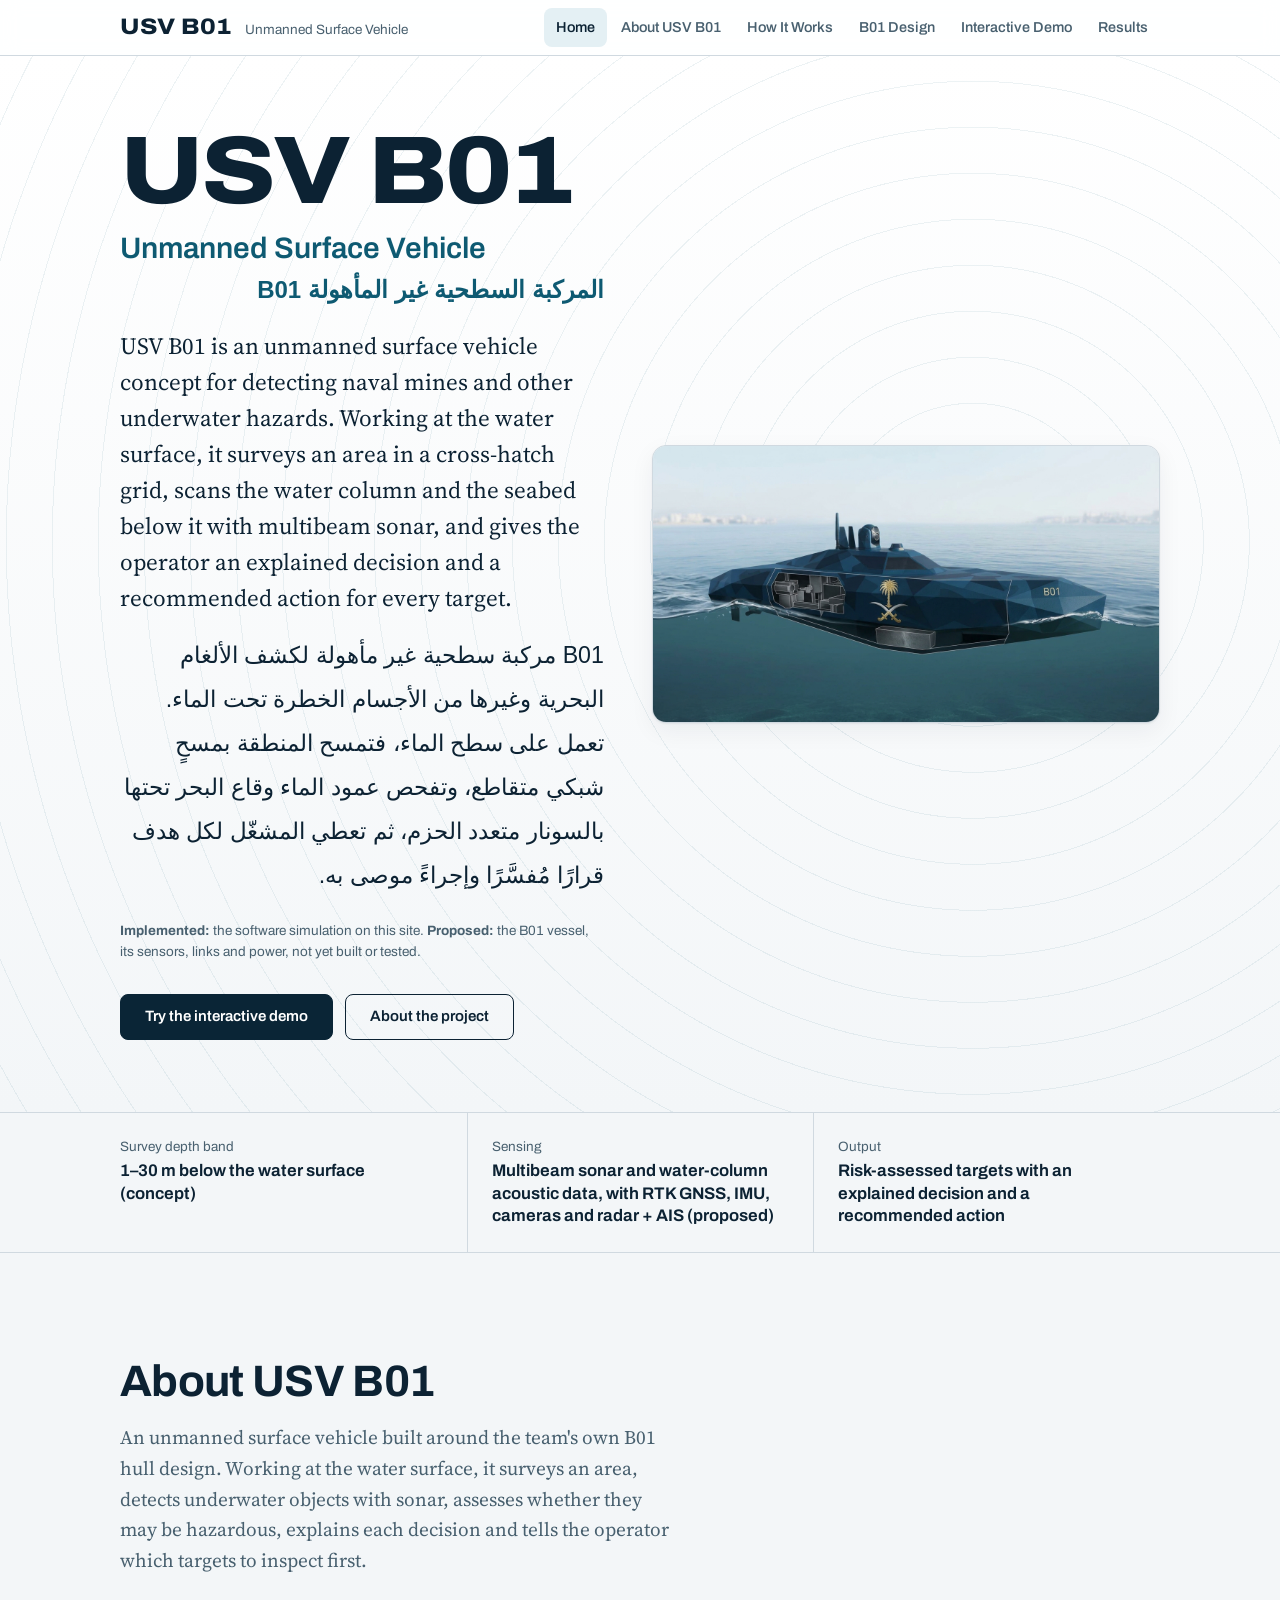
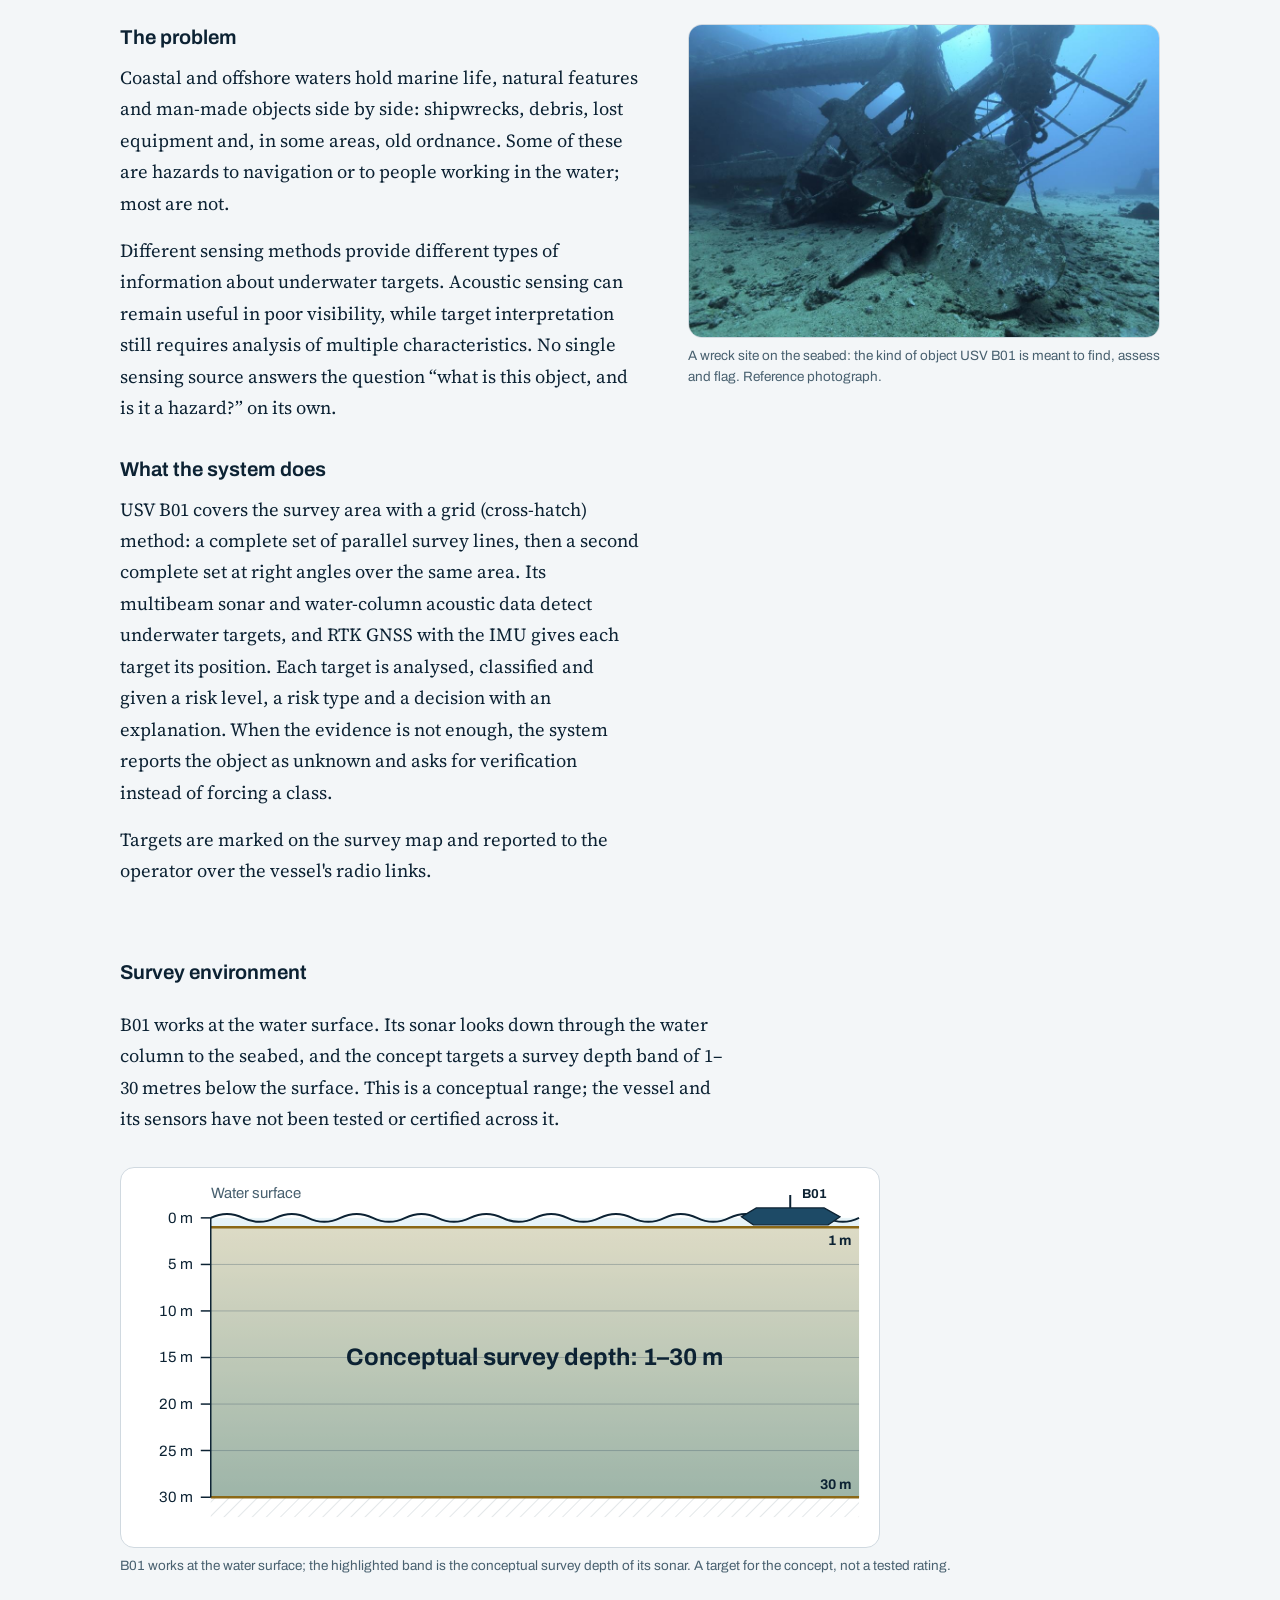
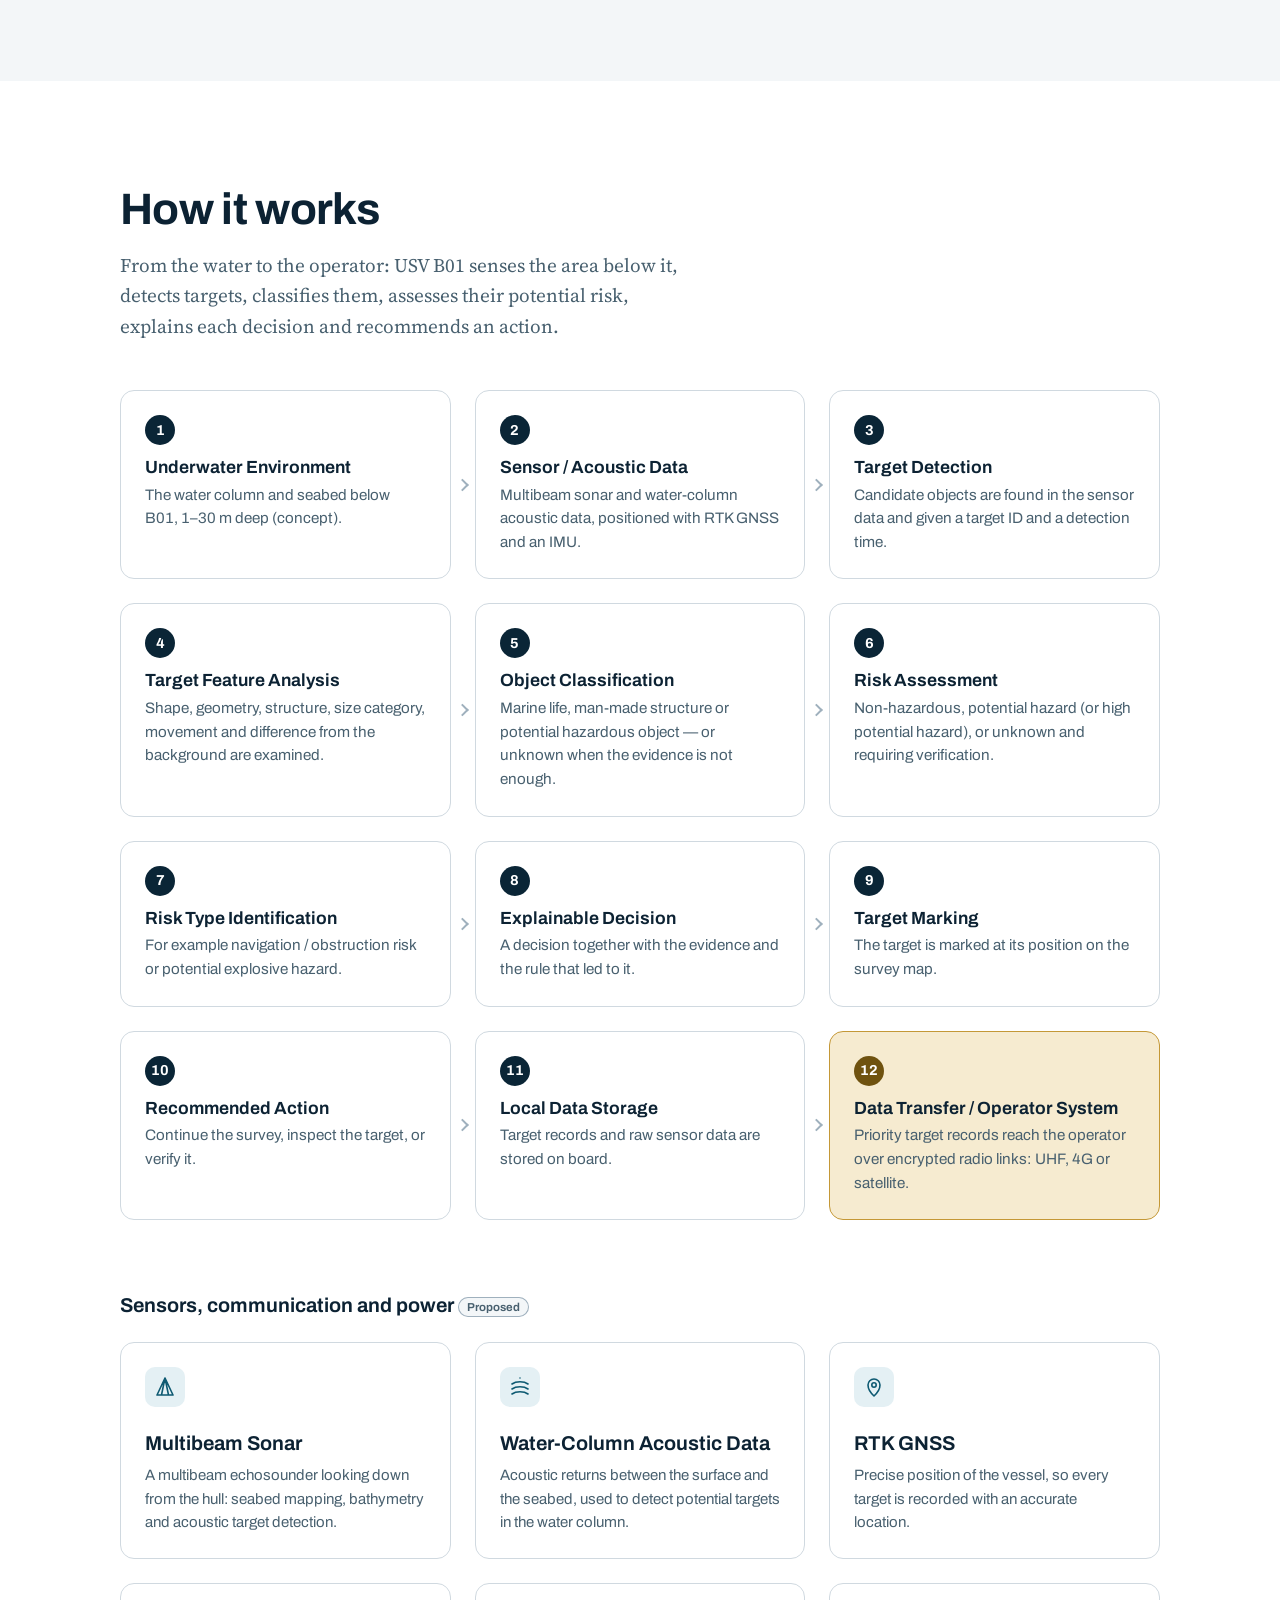
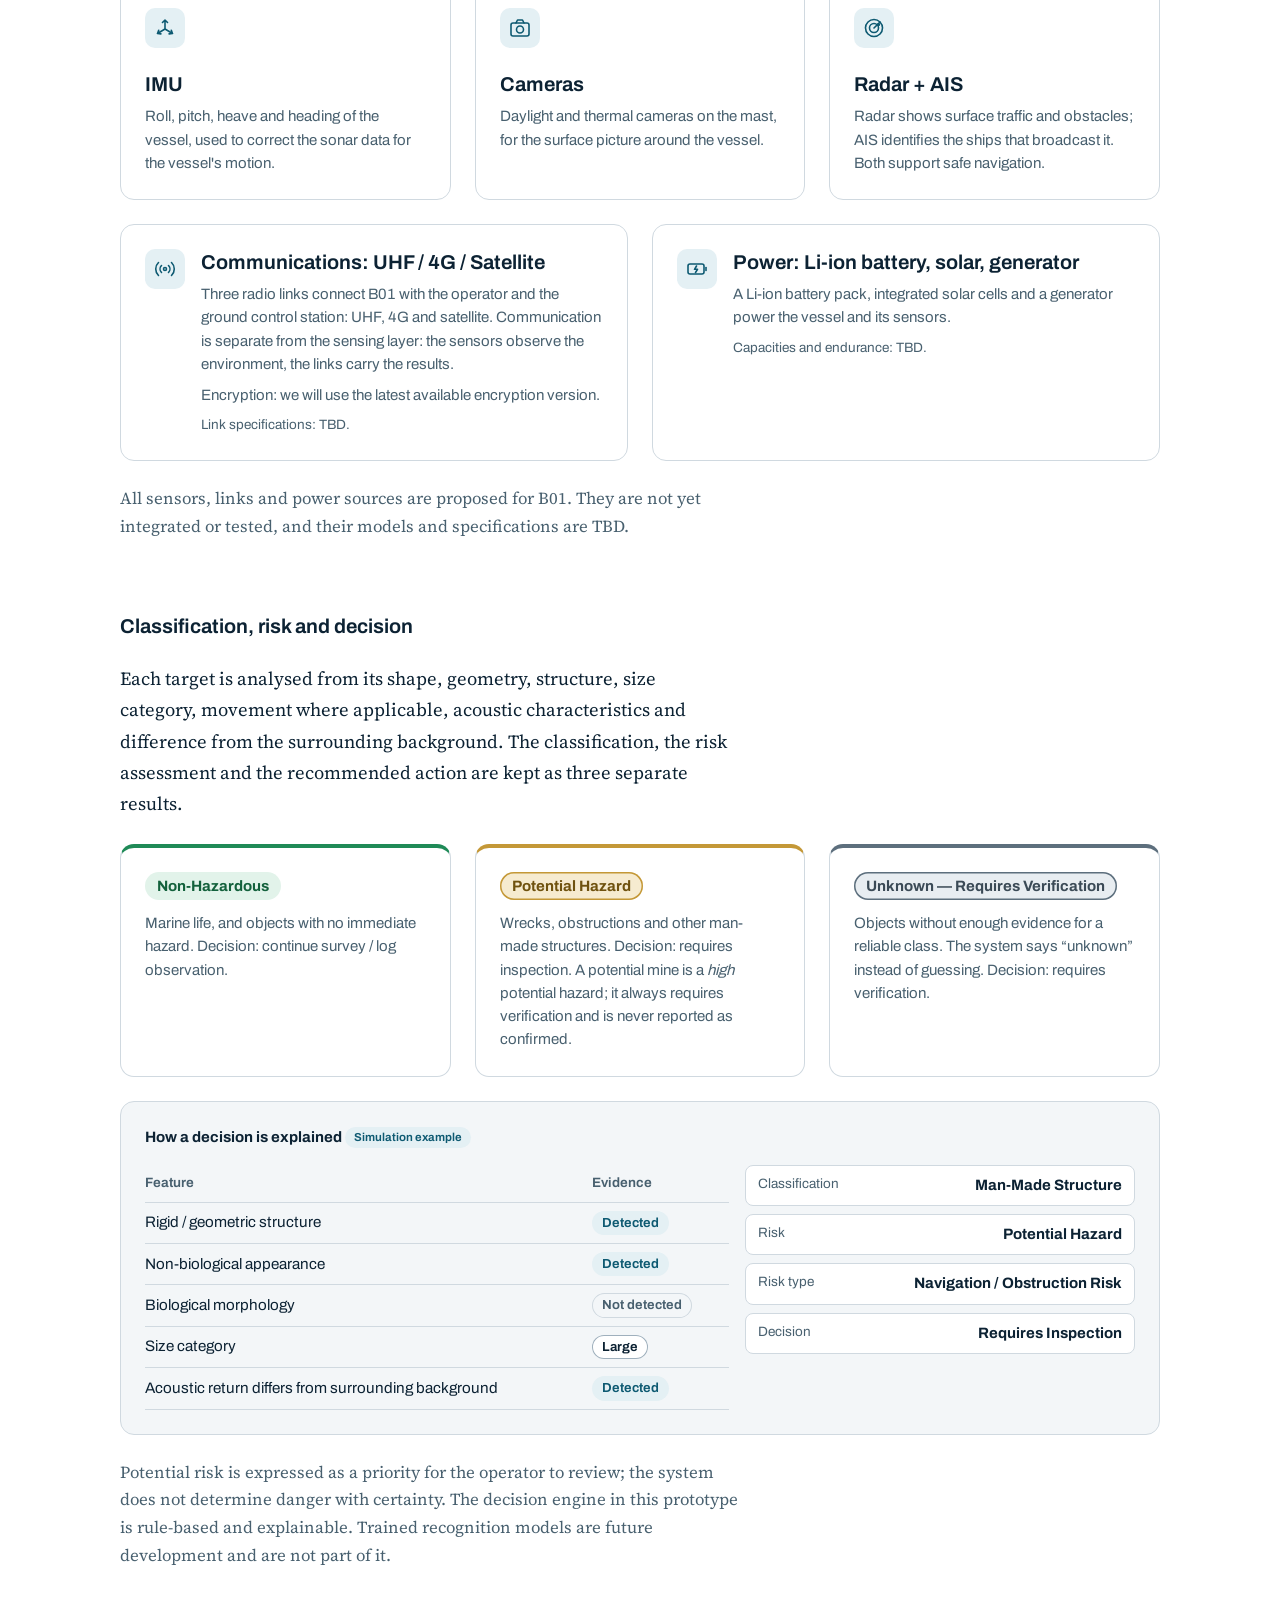
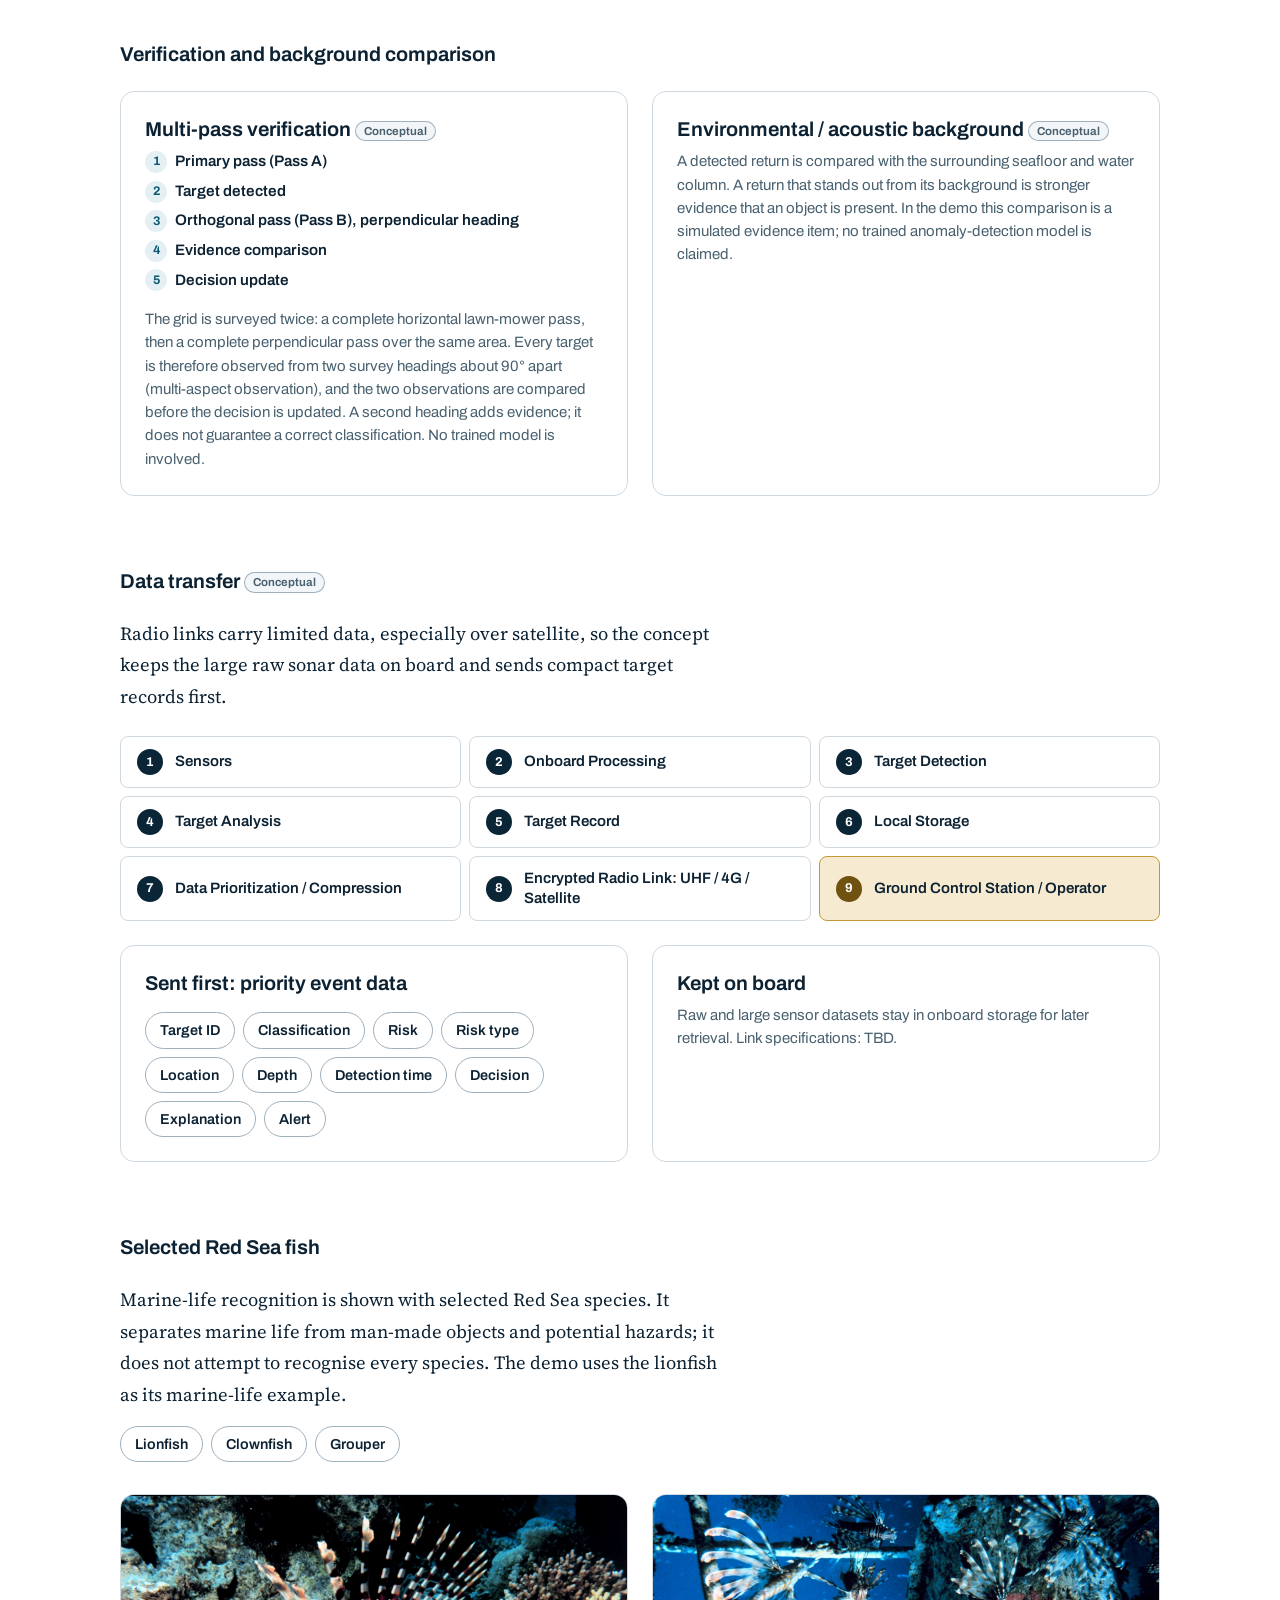
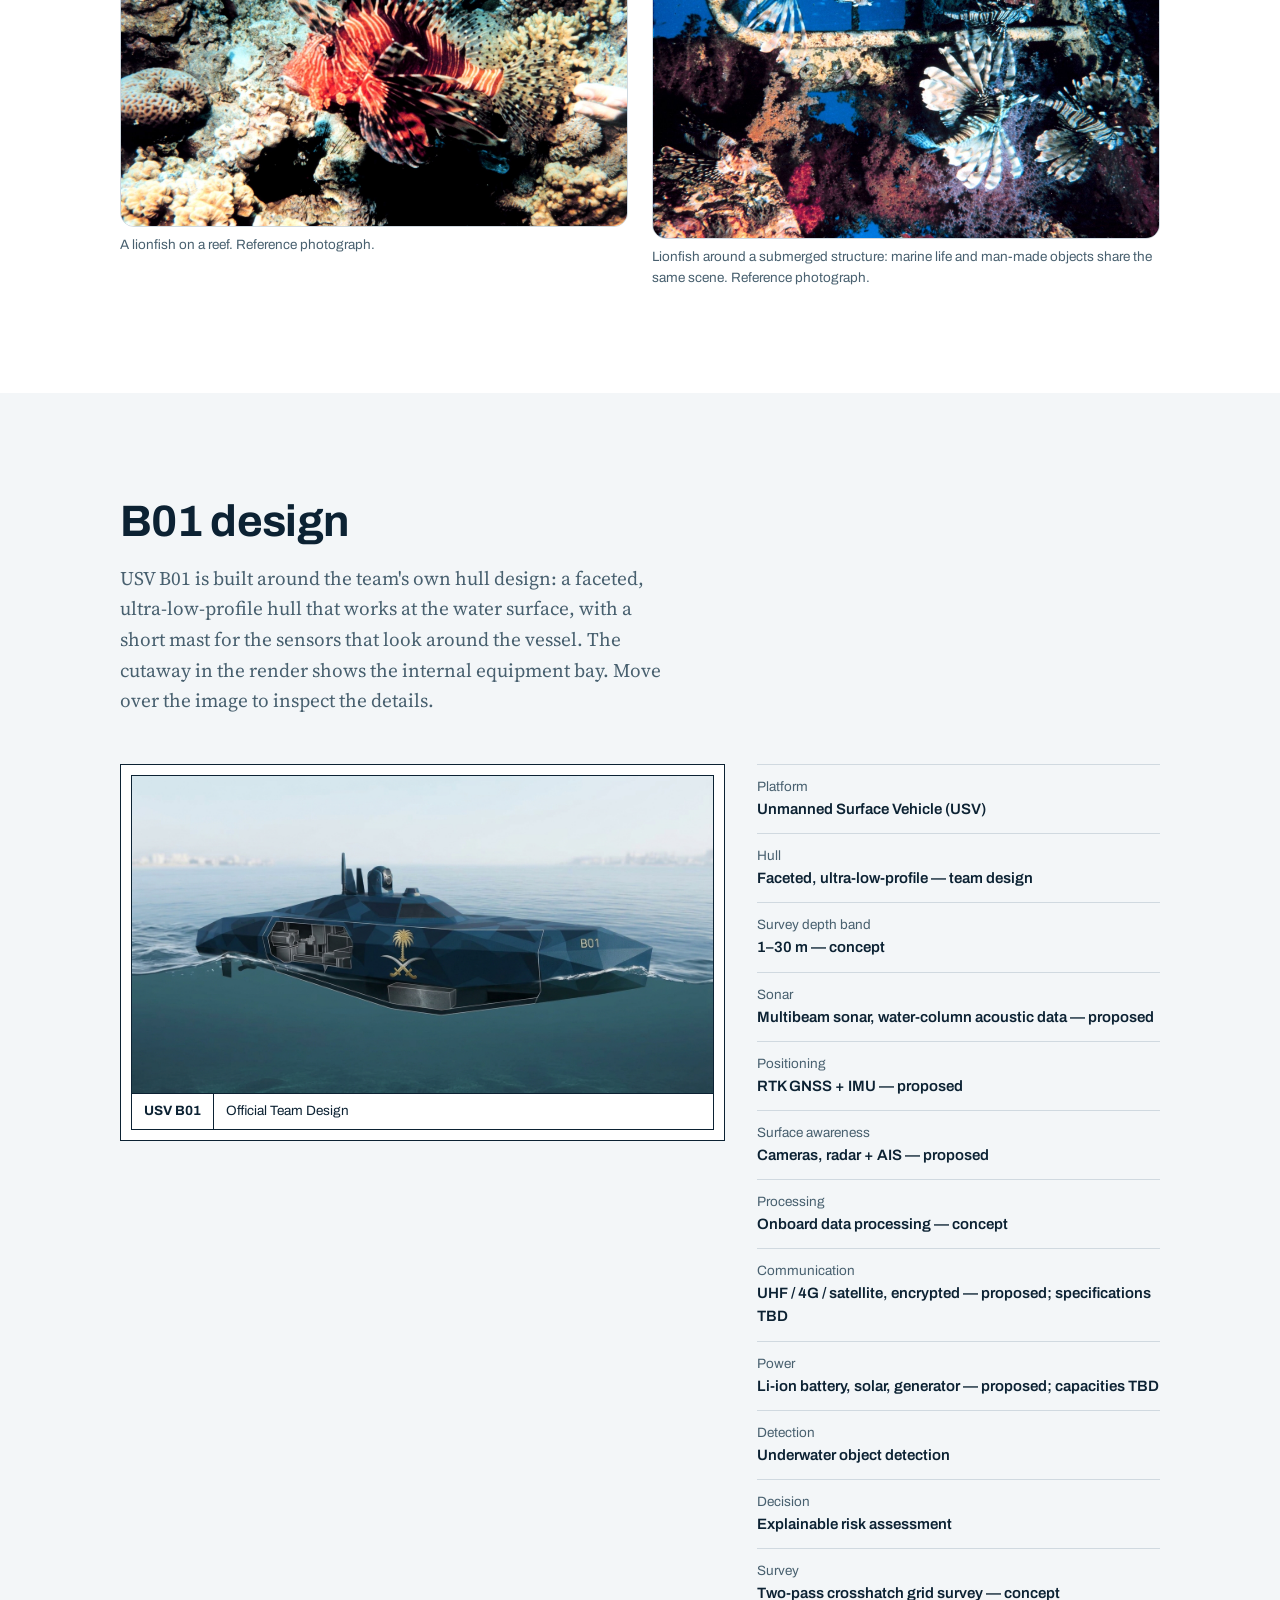
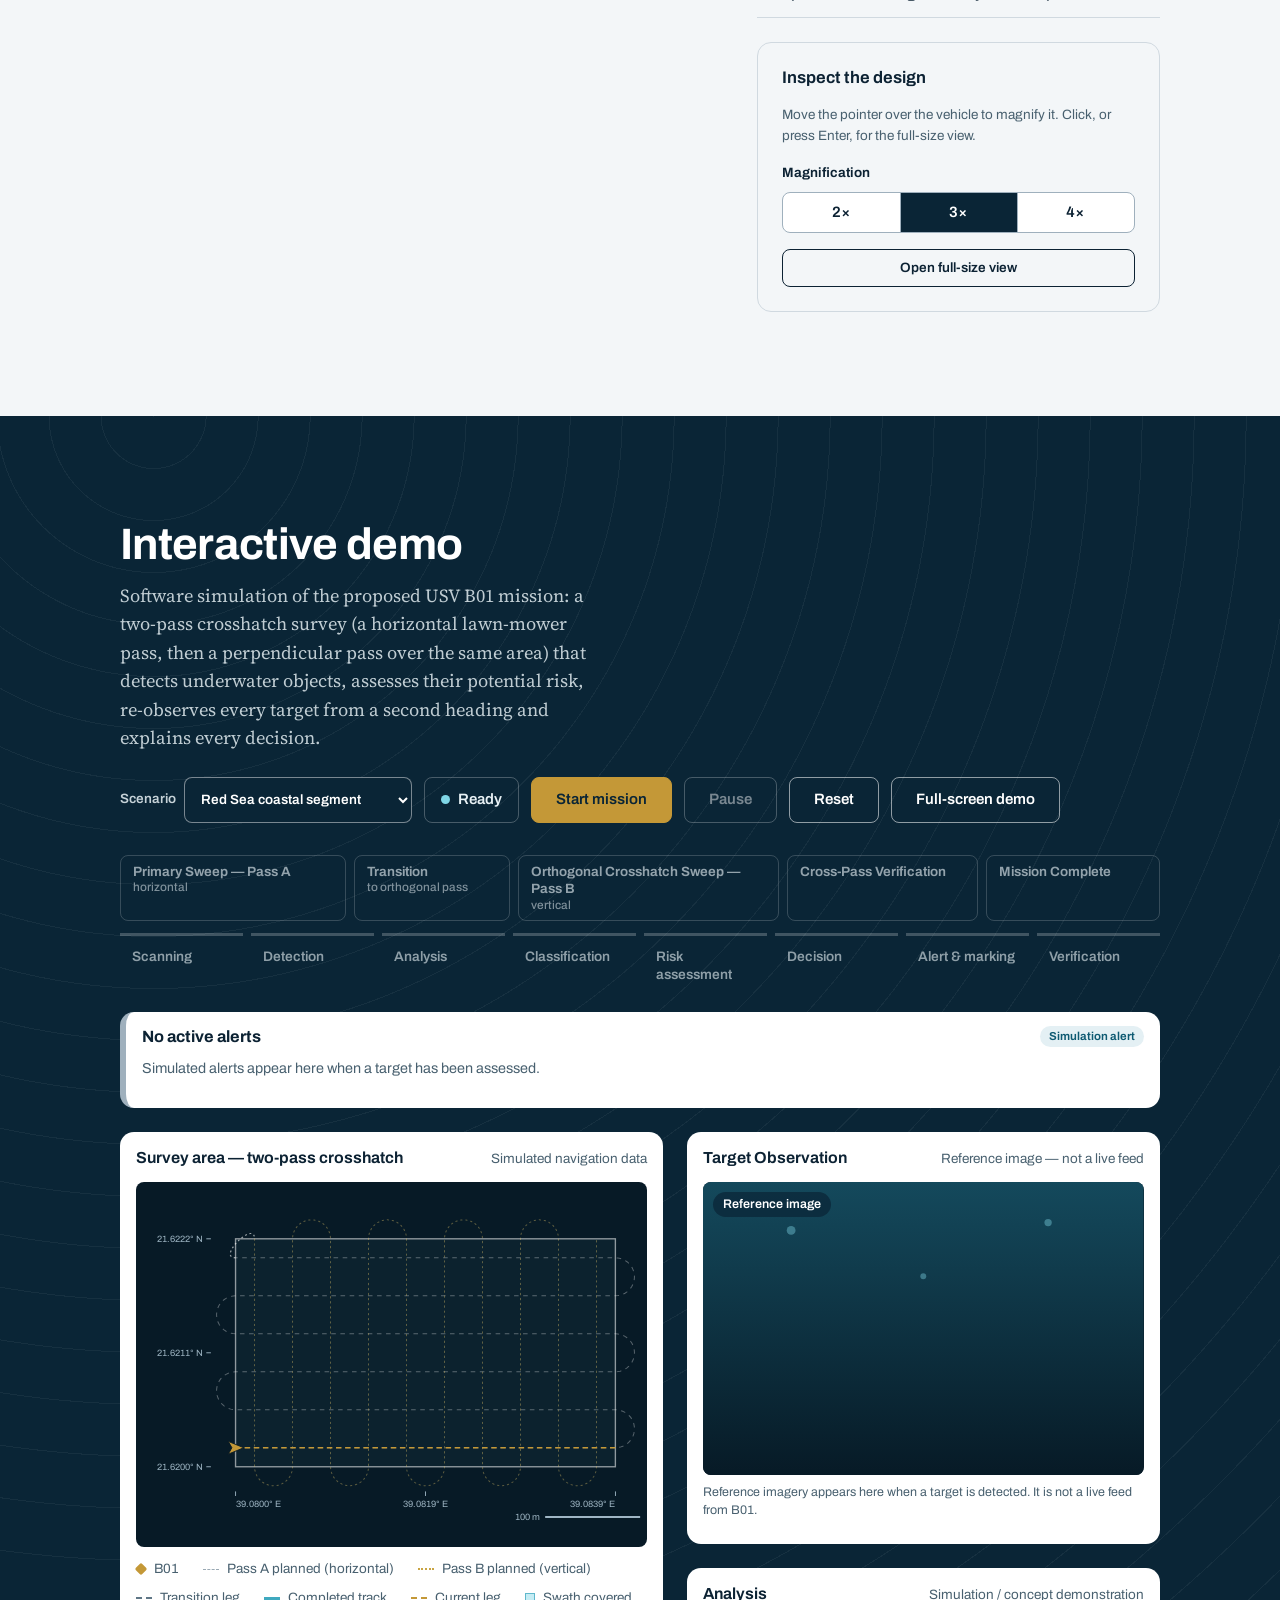
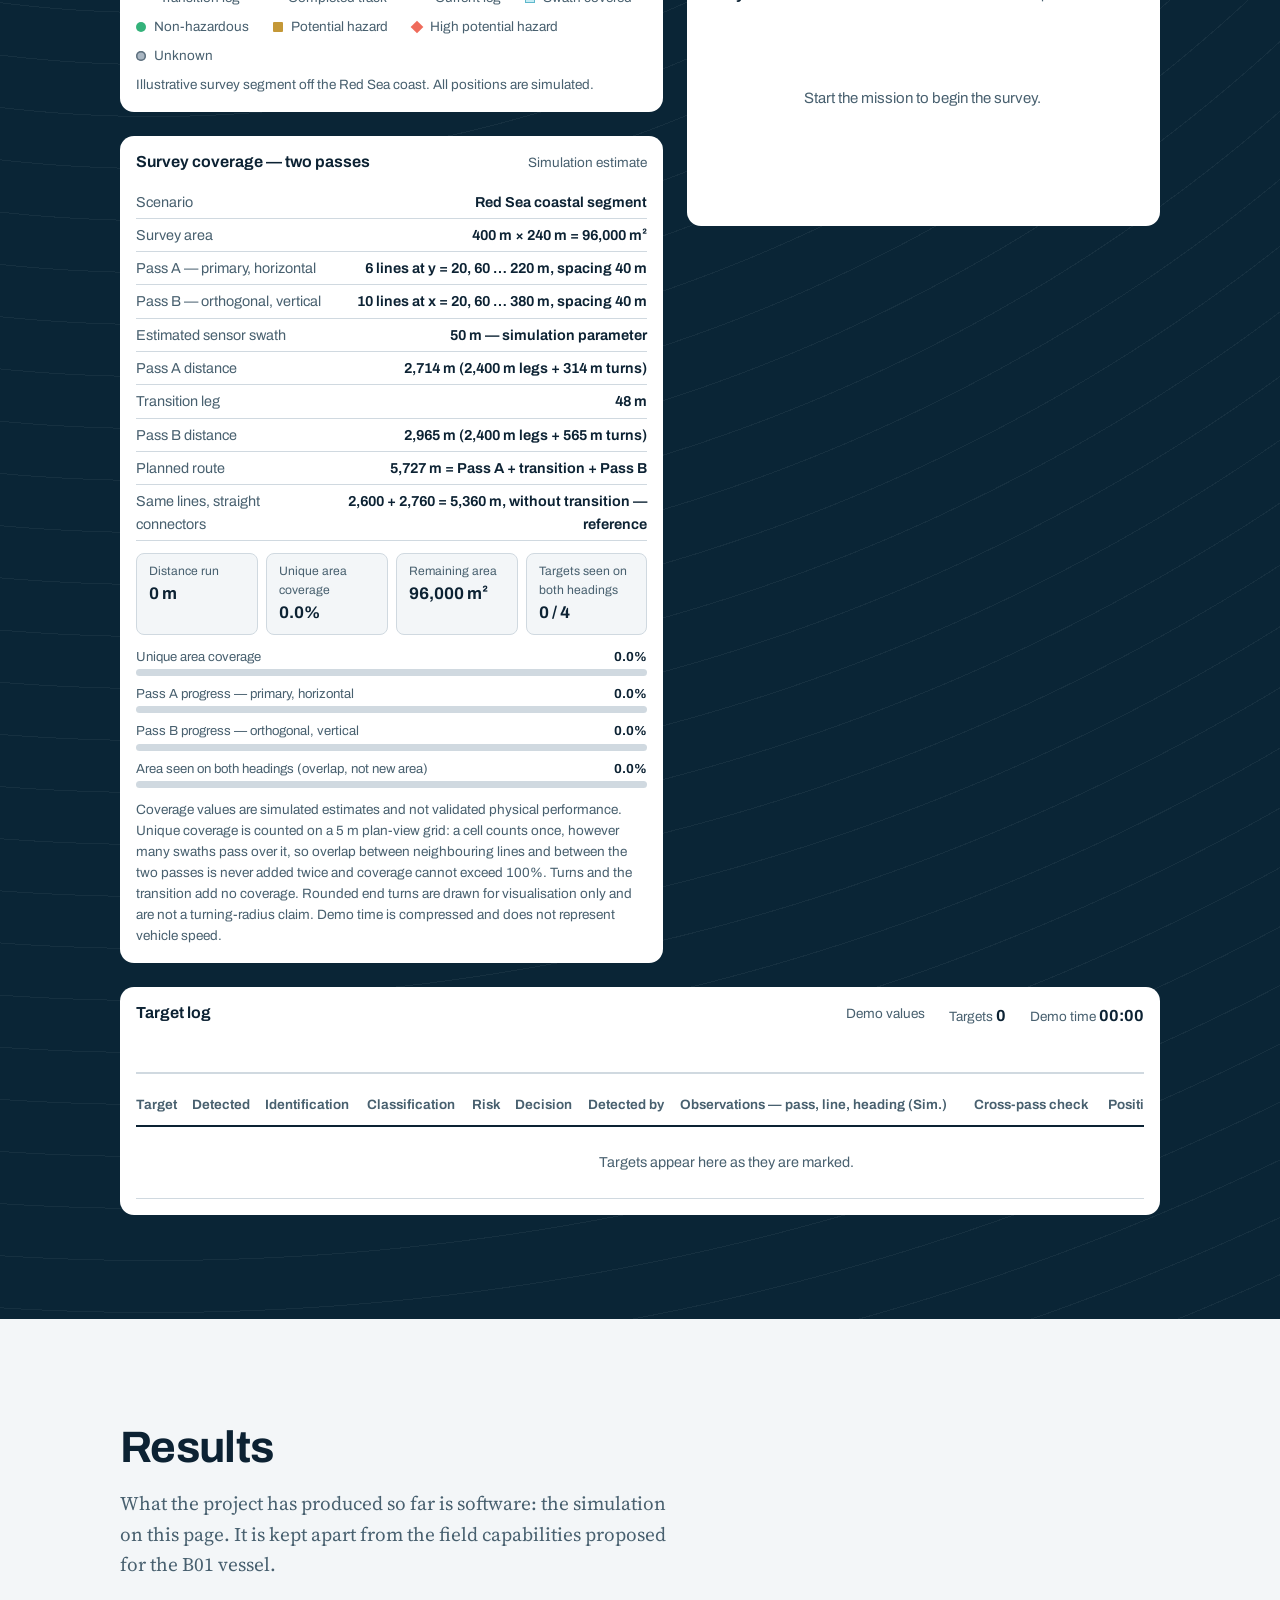
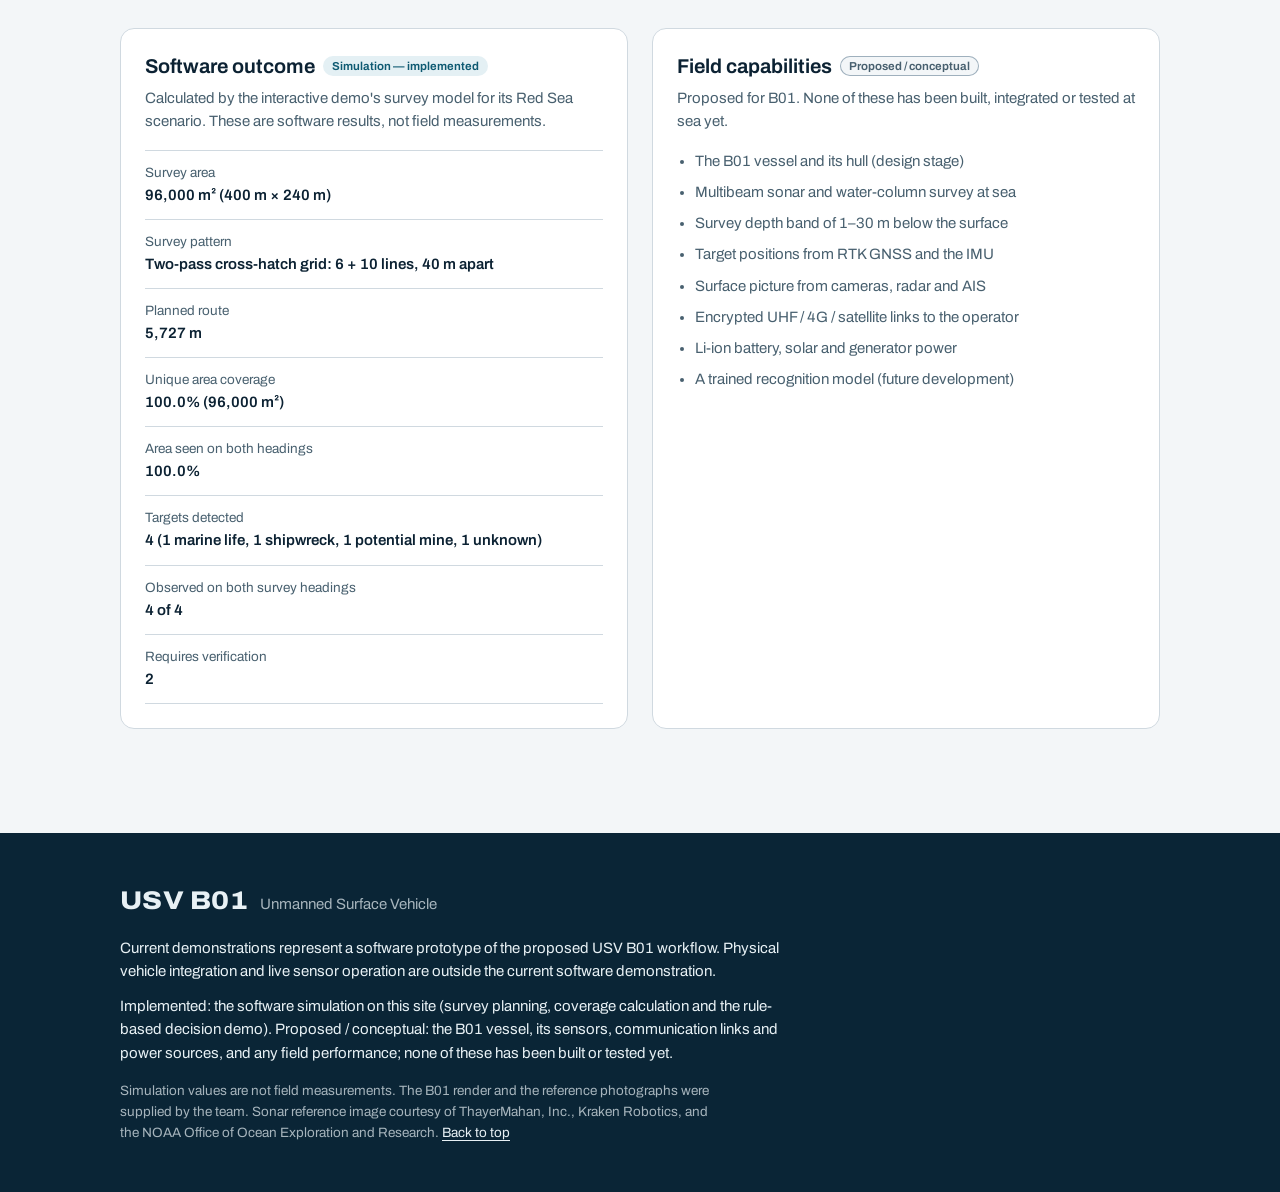
==== index.html @ c10eb3fb "Mark implemented vs conceptual features; update captions for USV B01 - New hero status line and foot" ====
<!DOCTYPE html>
<html lang="en">
<head>
<meta charset="utf-8">
<meta name="viewport" content="width=device-width, initial-scale=1">
<title>USV B01 — Unmanned Surface Vehicle</title>
<meta name="description" content="USV B01 is an unmanned surface vehicle concept for detecting naval mines and other underwater hazards: a cross-hatch grid survey from the water surface with multibeam sonar, explainable risk assessment and an interactive software simulation.">
<meta name="theme-color" content="#0a2536">
<link rel="icon" href="favicon.svg" type="image/svg+xml">
<link rel="stylesheet" href="css/tokens.css?v=20261113">
<link rel="stylesheet" href="css/base.css?v=20261113">
<link rel="stylesheet" href="css/components.css?v=20261113">
<link rel="stylesheet" href="css/demo.css?v=20261113">
<script>document.documentElement.classList.add("js");</script>
</head>
<body id="top">

<a class="skip-link" href="#main">Skip to content</a>

<header class="site-header">
  <div class="container site-header__inner">
    <a class="brand" href="#home" aria-label="USV B01, back to top">
      <span class="brand__mark">USV B01</span>
      <span class="brand__name">Unmanned Surface Vehicle</span>
    </a>
    <nav class="site-nav" id="site-nav" aria-label="Main">
      <ul>
        <li><a href="#home">Home</a></li>
        <li><a href="#about">About USV B01</a></li>
        <li><a href="#how">How It Works</a></li>
        <li><a href="#design">B01 Design</a></li>
        <li><a href="#demo">Interactive Demo</a></li>
        <li><a href="#results">Results</a></li>
      </ul>
    </nav>
    <button class="menu-btn" type="button" id="menu-btn" aria-expanded="false" aria-controls="site-nav">Menu</button>
  </div>
</header>

<main id="main">

  <!-- Home -->
  <section class="hero" id="home" aria-labelledby="hero-title">
    <div class="container hero__grid">
      <div>
        <h1 id="hero-title">USV B01</h1>
        <p class="hero__sub">Unmanned Surface Vehicle</p>
        <p class="hero__sub hero__sub--ar" lang="ar" dir="rtl">المركبة السطحية غير المأهولة B01</p>
        <p class="lead">USV B01 is an unmanned surface vehicle concept for detecting naval mines and other underwater hazards. Working at the water surface, it surveys an area in a cross-hatch grid, scans the water column and the seabed below it with multibeam sonar, and gives the operator an explained decision and a recommended action for every target.</p>
        <p class="lead lead--ar" lang="ar" dir="rtl">B01 مركبة سطحية غير مأهولة لكشف الألغام البحرية وغيرها من الأجسام الخطرة تحت الماء. تعمل على سطح الماء، فتمسح المنطقة بمسحٍ شبكي متقاطع، وتفحص عمود الماء وقاع البحر تحتها بالسونار متعدد الحزم، ثم تعطي المشغّل لكل هدف قرارًا مُفسَّرًا وإجراءً موصى به.</p>
        <p class="hero__status"><strong>Implemented:</strong> the software simulation on this site. <strong>Proposed:</strong> the B01 vessel, its sensors, links and power, not yet built or tested.</p>
        <div class="hero__actions">
          <a class="btn btn--primary" href="#demo">Try the interactive demo</a>
          <a class="btn" href="#about">About the project</a>
        </div>
      </div>
      <figure class="hero__figure">
        <img src="assets/images/b01-render.jpg" width="1408" height="768"
             alt="USV B01, the team's design render: a dark blue, faceted, ultra-low-profile hull at the water surface with a short mast carrying sensors. A cutaway window shows the internal equipment bay; the hull carries the Saudi national emblem and the marking B01.">
      </figure>
    </div>
  </section>

  <div class="facts-strip">
    <div class="container">
      <dl>
        <div><dt>Survey depth band</dt><dd>1–30 m below the water surface (concept)</dd></div>
        <div><dt>Sensing</dt><dd>Multibeam sonar and water-column acoustic data, with RTK GNSS, IMU, cameras and radar + AIS (proposed)</dd></div>
        <div><dt>Output</dt><dd>Risk-assessed targets with an explained decision and a recommended action</dd></div>
      </dl>
    </div>
  </div>

  <!-- About USV B01 -->
  <section class="section" id="about" aria-labelledby="about-title">
    <div class="container">
      <div class="section__head">
        <h2 id="about-title">About USV B01</h2>
        <p>An unmanned surface vehicle built around the team's own B01 hull design. Working at the water surface, it surveys an area, detects underwater objects with sonar, assesses whether they may be hazardous, explains each decision and tells the operator which targets to inspect first.</p>
      </div>

      <div class="about-grid">
        <div>
          <h3>The problem</h3>
          <div class="prose">
            <p>Coastal and offshore waters hold marine life, natural features and man-made objects side by side: shipwrecks, debris, lost equipment and, in some areas, old ordnance. Some of these are hazards to navigation or to people working in the water; most are not.</p>
            <p>Different sensing methods provide different types of information about underwater targets. Acoustic sensing can remain useful in poor visibility, while target interpretation still requires analysis of multiple characteristics. No single sensing source answers the question “what is this object, and is it a hazard?” on its own.</p>
          </div>
          <h3>What the system does</h3>
          <div class="prose">
            <p>USV B01 covers the survey area with a grid (cross-hatch) method: a complete set of parallel survey lines, then a second complete set at right angles over the same area. Its multibeam sonar and water-column acoustic data detect underwater targets, and RTK GNSS with the IMU gives each target its position. Each target is analysed, classified and given a risk level, a risk type and a decision with an explanation. When the evidence is not enough, the system reports the object as unknown and asks for verification instead of forcing a class.</p>
            <p>Targets are marked on the survey map and reported to the operator over the vessel's radio links.</p>
          </div>
        </div>
        <figure class="figure">
          <img src="assets/images/reference-wreck-propeller.jpg" width="1000" height="664" loading="lazy"
               alt="Underwater photograph of a large ship propeller and hull structure lying on the seabed.">
          <figcaption>A wreck site on the seabed: the kind of object USV B01 is meant to find, assess and flag. Reference photograph.</figcaption>
        </figure>
      </div>

      <h3 class="subhead">Survey environment</h3>
      <div class="prose">
        <p>B01 works at the water surface. Its sonar looks down through the water column to the seabed, and the concept targets a survey depth band of 1–30 metres below the surface. This is a conceptual range; the vessel and its sensors have not been tested or certified across it.</p>
      </div>
      <figure class="figure depth mt-6">
        <svg viewBox="0 0 760 380" role="img" aria-labelledby="depth-title depth-desc">
          <title id="depth-title">Conceptual survey depth band</title>
          <desc id="depth-desc">A water column diagram from the surface to 30 m. B01 sits at the surface; the band from 1 m to 30 m below the surface is highlighted as the conceptual survey depth band of its sonar.</desc>
          <defs>
            <linearGradient id="water" x1="0" y1="0" x2="0" y2="1">
              <stop offset="0" stop-color="#e8f4f8"/>
              <stop offset="1" stop-color="#8fbfd0"/>
            </linearGradient>
            <pattern id="hatch" width="10" height="10" patternUnits="userSpaceOnUse" patternTransform="rotate(45)">
              <line x1="0" y1="0" x2="0" y2="10" stroke="#48606f" stroke-width="1" opacity="0.3"/>
            </pattern>
          </defs>
          <rect x="90" y="50" width="650" height="280" fill="url(#water)"/>
          <rect x="90" y="59.3" width="650" height="270.7" fill="#c49837" fill-opacity="0.26"/>
          <rect x="90" y="330" width="650" height="20" fill="url(#hatch)"/>
          <g stroke="#48606f" stroke-width="1" opacity="0.35">
            <line x1="90" y1="96.7" x2="740" y2="96.7"/>
            <line x1="90" y1="143.3" x2="740" y2="143.3"/>
            <line x1="90" y1="190" x2="740" y2="190"/>
            <line x1="90" y1="236.7" x2="740" y2="236.7"/>
            <line x1="90" y1="283.3" x2="740" y2="283.3"/>
          </g>
          <g stroke="#8b6816" stroke-width="2.5">
            <line x1="90" y1="59.3" x2="740" y2="59.3"/>
            <line x1="90" y1="330" x2="740" y2="330"/>
          </g>
          <path d="M90 50 q16.25 -8 32.5 0 t32.5 0 t32.5 0 t32.5 0 t32.5 0 t32.5 0 t32.5 0 t32.5 0 t32.5 0 t32.5 0 t32.5 0 t32.5 0 t32.5 0 t32.5 0 t32.5 0 t32.5 0 t32.5 0 t32.5 0 t32.5 0 t32.5 0" fill="none" stroke="#0c2233" stroke-width="2"/>
          <g stroke="#0c2233" stroke-width="1.5">
            <line x1="80" y1="50" x2="90" y2="50"/>
            <line x1="80" y1="96.7" x2="90" y2="96.7"/>
            <line x1="80" y1="143.3" x2="90" y2="143.3"/>
            <line x1="80" y1="190" x2="90" y2="190"/>
            <line x1="80" y1="236.7" x2="90" y2="236.7"/>
            <line x1="80" y1="283.3" x2="90" y2="283.3"/>
            <line x1="80" y1="330" x2="90" y2="330"/>
            <line x1="90" y1="50" x2="90" y2="330"/>
          </g>
          <g font-size="15" text-anchor="end">
            <text x="72" y="55">0 m</text>
            <text x="72" y="101.7">5 m</text>
            <text x="72" y="148.3">10 m</text>
            <text x="72" y="195">15 m</text>
            <text x="72" y="241.7">20 m</text>
            <text x="72" y="288.3">25 m</text>
            <text x="72" y="335">30 m</text>
          </g>
          <g font-size="14" font-weight="700" text-anchor="end" class="depth__range">
            <text x="732" y="77">1 m</text>
            <text x="732" y="322">30 m</text>
          </g>
          <text x="90" y="30" font-size="15" class="depth__muted">Water surface</text>
          <g aria-hidden="true">
            <line x1="671" y1="40" x2="671" y2="27" stroke="#0c2233" stroke-width="2"/>
            <polygon points="622,49 637,40 705,40 721,49 709,57 634,57" fill="#1d4a66" stroke="#0c2233" stroke-width="1.2"/>
            <text x="683" y="30" font-size="13" font-weight="700">B01</text>
          </g>
          <text x="415" y="198" font-size="24" font-weight="700" text-anchor="middle">Conceptual survey depth: 1–30 m</text>
        </svg>
        <figcaption>B01 works at the water surface; the highlighted band is the conceptual survey depth of its sonar. A target for the concept, not a tested rating.</figcaption>
      </figure>
    </div>
  </section>

  <!-- How It Works -->
  <section class="section section--white" id="how" aria-labelledby="how-title">
    <div class="container">
      <div class="section__head">
        <h2 id="how-title">How it works</h2>
        <p>From the water to the operator: USV B01 senses the area below it, detects targets, classifies them, assesses their potential risk, explains each decision and recommends an action.</p>
      </div>

      <ol class="flow flow--end">
        <li><h3>Underwater Environment</h3><p>The water column and seabed below B01, 1–30 m deep (concept).</p></li>
        <li><h3>Sensor / Acoustic Data</h3><p>Multibeam sonar and water-column acoustic data, positioned with RTK GNSS and an IMU.</p></li>
        <li><h3>Target Detection</h3><p>Candidate objects are found in the sensor data and given a target ID and a detection time.</p></li>
        <li><h3>Target Feature Analysis</h3><p>Shape, geometry, structure, size category, movement and difference from the background are examined.</p></li>
        <li><h3>Object Classification</h3><p>Marine life, man-made structure or potential hazardous object — or unknown when the evidence is not enough.</p></li>
        <li><h3>Risk Assessment</h3><p>Non-hazardous, potential hazard (or high potential hazard), or unknown and requiring verification.</p></li>
        <li><h3>Risk Type Identification</h3><p>For example navigation / obstruction risk or potential explosive hazard.</p></li>
        <li><h3>Explainable Decision</h3><p>A decision together with the evidence and the rule that led to it.</p></li>
        <li><h3>Target Marking</h3><p>The target is marked at its position on the survey map.</p></li>
        <li><h3>Recommended Action</h3><p>Continue the survey, inspect the target, or verify it.</p></li>
        <li><h3>Local Data Storage</h3><p>Target records and raw sensor data are stored on board.</p></li>
        <li><h3>Data Transfer / Operator System</h3><p>Priority target records reach the operator over encrypted radio links: UHF, 4G or satellite.</p></li>
      </ol>

      <h3 class="subhead">Sensors, communication and power <span class="tag tag--concept">Proposed</span></h3>
      <div class="cards-3">
        <div class="card">
          <svg class="icon" viewBox="0 0 24 24" aria-hidden="true"><path d="M12 3 4 20M12 3l3.5 17M12 3l8 17M12 3 8.5 20M4 20h16"/></svg>
          <h3>Multibeam Sonar</h3>
          <p>A multibeam echosounder looking down from the hull: seabed mapping, bathymetry and acoustic target detection.</p>
        </div>
        <div class="card">
          <svg class="icon" viewBox="0 0 24 24" aria-hidden="true"><path d="M4 9c4-3 12-3 16 0M4 14c4-3 12-3 16 0M4 19c4-3 12-3 16 0M12 3v0"/></svg>
          <h3>Water-Column Acoustic Data</h3>
          <p>Acoustic returns between the surface and the seabed, used to detect potential targets in the water column.</p>
        </div>
        <div class="card">
          <svg class="icon" viewBox="0 0 24 24" aria-hidden="true"><path d="M12 21s-6-5.6-6-11a6 6 0 0 1 12 0c0 5.4-6 11-6 11z"/><circle cx="12" cy="10" r="2.2"/></svg>
          <h3>RTK GNSS</h3>
          <p>Precise position of the vessel, so every target is recorded with an accurate location.</p>
        </div>
        <div class="card">
          <svg class="icon" viewBox="0 0 24 24" aria-hidden="true"><path d="M12 13V4m0 0-2.5 2.5M12 4l2.5 2.5M12 13l7.5 4.5m0 0-3.4.4m3.4-.4-1.2-3.2M12 13l-7.5 4.5m0 0 3.4.4m-3.4-.4 1.2-3.2"/></svg>
          <h3>IMU</h3>
          <p>Roll, pitch, heave and heading of the vessel, used to correct the sonar data for the vessel's motion.</p>
        </div>
        <div class="card">
          <svg class="icon" viewBox="0 0 24 24" aria-hidden="true"><rect x="3" y="7" width="18" height="13" rx="2"/><circle cx="12" cy="13.5" r="3.5"/><path d="M8 7l1.5-3h5L16 7"/></svg>
          <h3>Cameras</h3>
          <p>Daylight and thermal cameras on the mast, for the surface picture around the vessel.</p>
        </div>
        <div class="card">
          <svg class="icon" viewBox="0 0 24 24" aria-hidden="true"><circle cx="12" cy="12" r="8.5"/><circle cx="12" cy="12" r="4.5"/><path d="M12 12l6-6"/><circle cx="16.5" cy="8.6" r="0.9"/></svg>
          <h3>Radar + AIS</h3>
          <p>Radar shows surface traffic and obstacles; AIS identifies the ships that broadcast it. Both support safe navigation.</p>
        </div>
      </div>
      <div class="cards-2 mt-card">
        <div class="card">
          <div class="comm">
            <svg class="icon" viewBox="0 0 24 24" aria-hidden="true"><circle cx="12" cy="12" r="1.5"/><path d="M8.5 8.5a5 5 0 0 0 0 7M15.5 8.5a5 5 0 0 1 0 7M5.5 5.5a9 9 0 0 0 0 13M18.5 5.5a9 9 0 0 1 0 13"/></svg>
            <div>
              <h3>Communications: UHF / 4G / Satellite</h3>
              <p>Three radio links connect B01 with the operator and the ground control station: UHF, 4G and satellite. Communication is separate from the sensing layer: the sensors observe the environment, the links carry the results.</p>
              <p>Encryption: we will use the latest available encryption version.</p>
              <p class="tbd">Link specifications: TBD.</p>
            </div>
          </div>
        </div>
        <div class="card">
          <div class="comm">
            <svg class="icon" viewBox="0 0 24 24" aria-hidden="true"><rect x="3" y="7" width="16" height="10" rx="2"/><path d="M21 10.5v3"/><path d="M11.5 9 9.5 12.3h3L10.5 15.5"/></svg>
            <div>
              <h3>Power: Li-ion battery, solar, generator</h3>
              <p>A Li-ion battery pack, integrated solar cells and a generator power the vessel and its sensors.</p>
              <p class="tbd">Capacities and endurance: TBD.</p>
            </div>
          </div>
        </div>
      </div>
      <p class="note-line">All sensors, links and power sources are proposed for B01. They are not yet integrated or tested, and their models and specifications are TBD.</p>

      <h3 class="subhead">Classification, risk and decision</h3>
      <div class="prose">
        <p>Each target is analysed from its shape, geometry, structure, size category, movement where applicable, acoustic characteristics and difference from the surrounding background. The classification, the risk assessment and the recommended action are kept as three separate results.</p>
      </div>
      <div class="cards-3 mt-card risk-cards">
        <div class="card risk-card risk-card--safe">
          <p class="risk risk--safe">Non-Hazardous</p>
          <p>Marine life, and objects with no immediate hazard. Decision: continue survey / log observation.</p>
        </div>
        <div class="card risk-card risk-card--hazard">
          <p class="risk risk--hazard">Potential Hazard</p>
          <p>Wrecks, obstructions and other man-made structures. Decision: requires inspection. A potential mine is a <em>high</em> potential hazard; it always requires verification and is never reported as confirmed.</p>
        </div>
        <div class="card risk-card risk-card--unknown">
          <p class="risk risk--unknown">Unknown — Requires Verification</p>
          <p>Objects without enough evidence for a reliable class. The system says “unknown” instead of guessing. Decision: requires verification.</p>
        </div>
      </div>

      <figure class="explain mt-card">
        <figcaption><strong>How a decision is explained</strong> <span class="tag tag--sim">Simulation example</span></figcaption>
        <table class="explain__table">
          <thead><tr><th scope="col">Feature</th><th scope="col">Evidence</th></tr></thead>
          <tbody>
            <tr><td>Rigid / geometric structure</td><td><span class="ev ev--yes">Detected</span></td></tr>
            <tr><td>Non-biological appearance</td><td><span class="ev ev--yes">Detected</span></td></tr>
            <tr><td>Biological morphology</td><td><span class="ev ev--no">Not detected</span></td></tr>
            <tr><td>Size category</td><td><span class="ev ev--info">Large</span></td></tr>
            <tr><td>Acoustic return differs from surrounding background</td><td><span class="ev ev--yes">Detected</span></td></tr>
          </tbody>
        </table>
        <dl class="explain__result">
          <div><dt>Classification</dt><dd>Man-Made Structure</dd></div>
          <div><dt>Risk</dt><dd>Potential Hazard</dd></div>
          <div><dt>Risk type</dt><dd>Navigation / Obstruction Risk</dd></div>
          <div><dt>Decision</dt><dd>Requires Inspection</dd></div>
        </dl>
      </figure>
      <p class="note-line">Potential risk is expressed as a priority for the operator to review; the system does not determine danger with certainty. The decision engine in this prototype is rule-based and explainable. Trained recognition models are future development and are not part of it.</p>

      <h3 class="subhead">Verification and background comparison</h3>
      <div class="cards-2">
        <div class="card">
          <h3>Multi-pass verification <span class="tag tag--concept">Conceptual</span></h3>
          <ol class="mini-flow">
            <li>Primary pass (Pass A)</li>
            <li>Target detected</li>
            <li>Orthogonal pass (Pass B), perpendicular heading</li>
            <li>Evidence comparison</li>
            <li>Decision update</li>
          </ol>
          <p>The grid is surveyed twice: a complete horizontal lawn-mower pass, then a complete perpendicular pass over the same area. Every target is therefore observed from two survey headings about 90° apart (multi-aspect observation), and the two observations are compared before the decision is updated. A second heading adds evidence; it does not guarantee a correct classification. No trained model is involved.</p>
        </div>
        <div class="card">
          <h3>Environmental / acoustic background <span class="tag tag--concept">Conceptual</span></h3>
          <p>A detected return is compared with the surrounding seafloor and water column. A return that stands out from its background is stronger evidence that an object is present. In the demo this comparison is a simulated evidence item; no trained anomaly-detection model is claimed.</p>
        </div>
      </div>

      <h3 class="subhead">Data transfer <span class="tag tag--concept">Conceptual</span></h3>
      <div class="prose">
        <p>Radio links carry limited data, especially over satellite, so the concept keeps the large raw sonar data on board and sends compact target records first.</p>
      </div>
      <ol class="pipeline mt-card">
        <li>Sensors</li>
        <li>Onboard Processing</li>
        <li>Target Detection</li>
        <li>Target Analysis</li>
        <li>Target Record</li>
        <li>Local Storage</li>
        <li>Data Prioritization / Compression</li>
        <li>Encrypted Radio Link: UHF / 4G / Satellite</li>
        <li>Ground Control Station / Operator</li>
      </ol>
      <div class="cards-2 mt-card">
        <div class="card">
          <h3>Sent first: priority event data</h3>
          <div class="chips" role="group" aria-label="Priority event data">
            <span class="chip">Target ID</span><span class="chip">Classification</span><span class="chip">Risk</span><span class="chip">Risk type</span><span class="chip">Location</span><span class="chip">Depth</span><span class="chip">Detection time</span><span class="chip">Decision</span><span class="chip">Explanation</span><span class="chip">Alert</span>
          </div>
        </div>
        <div class="card">
          <h3>Kept on board</h3>
          <p>Raw and large sensor datasets stay in onboard storage for later retrieval. Link specifications: TBD.</p>
        </div>
      </div>

      <h3 class="subhead">Selected Red Sea fish</h3>
      <div class="prose">
        <p>Marine-life recognition is shown with selected Red Sea species. It separates marine life from man-made objects and potential hazards; it does not attempt to recognise every species. The demo uses the lionfish as its marine-life example.</p>
      </div>
      <div class="chips" role="group" aria-label="Selected species"><span class="chip">Lionfish</span><span class="chip">Clownfish</span><span class="chip">Grouper</span></div>
      <div class="photo-row">
        <figure class="figure">
          <img src="assets/images/reference-lionfish-reef.jpg" width="1824" height="1192" loading="lazy"
               alt="Underwater photograph of a red-and-white striped lionfish with long fan-like fins among corals.">
          <figcaption>A lionfish on a reef. Reference photograph.</figcaption>
        </figure>
        <figure class="figure">
          <img src="assets/images/reference-lionfish-wreck.jpg" width="1740" height="1180" loading="lazy"
               alt="Underwater photograph of several lionfish swimming around a rusted, coral-covered metal structure.">
          <figcaption>Lionfish around a submerged structure: marine life and man-made objects share the same scene. Reference photograph.</figcaption>
        </figure>
      </div>
    </div>
  </section>

  <!-- B01 Design -->
  <section class="section" id="design" aria-labelledby="design-title">
    <div class="container">
      <div class="section__head">
        <h2 id="design-title">B01 design</h2>
        <p>USV B01 is built around the team's own hull design: a faceted, ultra-low-profile hull that works at the water surface, with a short mast for the sensors that look around the vessel. The cutaway in the render shows the internal equipment bay. Move over the image to inspect the details.</p>
      </div>

      <div class="design-grid" id="design-grid">
        <div class="design-views">
          <figure class="sheet" id="auv-sheet">
            <div class="sheet__frame">
              <div class="sheet__view" id="auv-view" tabindex="0" role="button" aria-describedby="sheet-hint"
                   aria-label="B01 design. Open the full-size view.">
                <img id="auv-img" src="assets/images/b01-render.jpg" width="1408" height="768" loading="lazy"
                     alt="USV B01, the team's design render: a dark blue, faceted, ultra-low-profile hull at the water surface with a short mast carrying sensors. A cutaway window shows the internal equipment bay; the hull carries the Saudi national emblem and the marking B01.">
                <div class="loupe" id="auv-loupe" aria-hidden="true"></div>
                <div class="sheet__info" aria-hidden="true">
                  <p class="sheet__info-title">USV B01</p>
                  <p class="sheet__info-sub">Unmanned Surface Vehicle</p>
                  <dl>
                    <div><dt>Survey depth</dt><dd>1–30 m (concept)</dd></div>
                    <div><dt>Sensing</dt><dd>Multibeam + water column</dd></div>
                  </dl>
                </div>
              </div>
            </div>
            <figcaption class="sheet__strip"><span>USV B01</span><span>Official Team Design</span></figcaption>
          </figure>
        </div>

        <div class="design-side">
          <dl class="spec">
            <div><dt>Platform</dt><dd>Unmanned Surface Vehicle (USV)</dd></div>
            <div><dt>Hull</dt><dd>Faceted, ultra-low-profile — team design</dd></div>
            <div><dt>Survey depth band</dt><dd>1–30 m — concept</dd></div>
            <div><dt>Sonar</dt><dd>Multibeam sonar, water-column acoustic data — proposed</dd></div>
            <div><dt>Positioning</dt><dd>RTK GNSS + IMU — proposed</dd></div>
            <div><dt>Surface awareness</dt><dd>Cameras, radar + AIS — proposed</dd></div>
            <div><dt>Processing</dt><dd>Onboard data processing — concept</dd></div>
            <div><dt>Communication</dt><dd>UHF / 4G / satellite, encrypted — proposed; specifications TBD</dd></div>
            <div><dt>Power</dt><dd>Li-ion battery, solar, generator — proposed; capacities TBD</dd></div>
            <div><dt>Detection</dt><dd>Underwater object detection</dd></div>
            <div><dt>Decision</dt><dd>Explainable risk assessment</dd></div>
            <div><dt>Survey</dt><dd>Two-pass crosshatch grid survey — concept</dd></div>
          </dl>
          <aside class="inspect-tools" id="inspect-tools" aria-labelledby="inspect-title">
            <h3 id="inspect-title">Inspect the design</h3>
            <p class="pointer-only-fine" id="sheet-hint">Move the pointer over the vehicle to magnify it. Click, or press Enter, for the full-size view.</p>
            <p class="pointer-only-touch">Tap the image to open the full-size view, then pinch to zoom.</p>
            <fieldset class="zoom-only">
              <legend>Magnification</legend>
              <div class="segmented">
                <label><input type="radio" name="zoom" value="2"><span>2×</span></label>
                <label><input type="radio" name="zoom" value="3" checked><span>3×</span></label>
                <label><input type="radio" name="zoom" value="4"><span>4×</span></label>
              </div>
            </fieldset>
            <button class="btn btn--small" type="button" id="auv-open">Open full-size view</button>
          </aside>
        </div>
      </div>
    </div>
  </section>

  <!-- Interactive Demo -->
  <section class="demo" id="demo" aria-labelledby="demo-title">
    <div class="container">
      <div class="demo__head">
        <div>
          <h2 id="demo-title">Interactive demo</h2>
          <p>Software simulation of the proposed USV B01 mission: a two-pass crosshatch survey (a horizontal lawn-mower pass, then a perpendicular pass over the same area) that detects underwater objects, assesses their potential risk, re-observes every target from a second heading and explains every decision.</p>
        </div>
        <div class="demo__controls">
          <label class="scenario"><span>Scenario</span>
            <select id="demo-scenario">
              <option value="redsea">Red Sea coastal segment</option>
              <option value="hormuz">Strait of Hormuz — simulated</option>
            </select>
          </label>
          <span class="demo-status" id="demo-status" data-state="idle" role="status"><i></i><span id="demo-status-label">Ready</span></span>
          <button class="btn btn--go" type="button" id="demo-start">Start mission</button>
          <button class="btn" type="button" id="demo-pause" disabled>Pause</button>
          <button class="btn" type="button" id="demo-reset">Reset</button>
          <button class="btn" type="button" id="demo-full" aria-pressed="false">Full-screen demo</button>
        </div>
      </div>

      <ol class="demo-phases" id="demo-phases" aria-label="Survey phase">
        <li data-phase="A">Primary Sweep — Pass A <span>horizontal</span></li>
        <li data-phase="T">Transition <span>to orthogonal pass</span></li>
        <li data-phase="B">Orthogonal Crosshatch Sweep — Pass B <span>vertical</span></li>
        <li data-phase="review">Cross-Pass Verification</li>
        <li data-phase="complete">Mission Complete</li>
      </ol>

      <ol class="demo-stages" id="demo-stages">
        <li data-stage="scanning">Scanning</li>
        <li data-stage="detection">Detection</li>
        <li data-stage="analysis">Analysis</li>
        <li data-stage="classification">Classification</li>
        <li data-stage="risk">Risk assessment</li>
        <li data-stage="decision">Decision</li>
        <li data-stage="alert">Alert &amp; marking</li>
        <li data-stage="verification">Verification</li>
      </ol>

      <div class="demo-alert" id="demo-alert" data-kind="idle" aria-live="polite">
        <div class="demo-alert__head"><strong id="demo-alert-title">No active alerts</strong><span class="tag tag--sim">Simulation alert</span></div>
        <dl class="demo-alert__body" id="demo-alert-body"></dl>
      </div>

      <div class="demo__grid">
        <div class="demo__main">
          <div class="demo-card" id="card-map">
            <div class="demo-card__head"><h3>Survey area — two-pass crosshatch</h3><span>Simulated navigation data</span></div>
            <div class="map-screen">
              <svg id="demo-map" viewBox="0 0 560 400" role="img" aria-label="Survey map: horizontal Pass A lines, perpendicular Pass B lines, the B01 track and marked targets">
                <defs><clipPath id="demo-clip"><rect id="demo-clip-rect"/></clipPath></defs>
                <rect id="demo-bounds" fill="rgb(127 214 230 / 0.04)" stroke="#ffffff" stroke-opacity="0.55" stroke-width="1.5"/>
                <g clip-path="url(#demo-clip)">
                  <g id="demo-cover-a" fill="#7fd6e6" fill-opacity="0.13"></g>
                  <g id="demo-cover-b" fill="#e7c76a" fill-opacity="0.11"></g>
                </g>
                <path id="demo-plan-a" fill="none" stroke="#ffffff" stroke-opacity="0.32" stroke-width="1.1" stroke-dasharray="5 5"/>
                <path id="demo-plan-b" fill="none" stroke="#e7c76a" stroke-opacity="0.38" stroke-width="1.1" stroke-dasharray="1.5 4" stroke-linecap="round"/>
                <path id="demo-plan-t" fill="none" stroke="#ffffff" stroke-opacity="0.6" stroke-width="1.3" stroke-dasharray="2 3"/>
                <polyline id="demo-track" fill="none" stroke="#7fd6e6" stroke-width="2.2" stroke-linejoin="round" stroke-linecap="round"/>
                <polyline id="demo-current" fill="none" stroke="#c49837" stroke-width="1.8" stroke-dasharray="6 4" stroke-linejoin="round"/>
                <g id="demo-ticks" font-family="Archivo, sans-serif" font-size="10" fill="#9fb6c4" stroke="#9fb6c4"></g>
                <g id="demo-markers"></g>
                <g id="demo-auv"><polygon points="0,-9 7,8 0,4 -7,8" fill="#c49837" stroke="#071a26" stroke-width="1"/></g>
              </svg>
            </div>
            <div class="map-legend">
              <span><i class="k-auv"></i>B01</span>
              <span><i class="k-plan-a"></i>Pass A planned (horizontal)</span>
              <span><i class="k-plan-b"></i>Pass B planned (vertical)</span>
              <span><i class="k-plan-t"></i>Transition leg</span>
              <span><i class="k-track"></i>Completed track</span>
              <span><i class="k-current"></i>Current leg</span>
              <span><i class="k-cover"></i>Swath covered</span>
              <span><i class="k-safe"></i>Non-hazardous</span>
              <span><i class="k-hazard"></i>Potential hazard</span>
              <span><i class="k-high"></i>High potential hazard</span>
              <span><i class="k-unknown"></i>Unknown</span>
            </div>
            <p class="map-note" id="demo-scenario-note"></p>
          </div>

          <div class="demo-card" id="card-coverage">
            <div class="demo-card__head"><h3>Survey coverage — two passes</h3><span>Simulation estimate</span></div>
            <dl class="coverage__info" id="cov-info"></dl>
            <div class="coverage__live">
              <div><span>Distance run</span><strong id="cov-distance">0 m</strong></div>
              <div><span>Unique area coverage</span><strong id="cov-pct">0.0%</strong></div>
              <div><span>Remaining area</span><strong id="cov-remaining">0 m²</strong></div>
              <div><span>Targets seen on both headings</span><strong id="cov-xpass">0 / 0</strong></div>
            </div>
            <div class="coverage__bars">
              <div class="pbar"><span>Unique area coverage</span><b id="cov-pct-b">0%</b><em><i id="cov-bar"></i></em></div>
              <div class="pbar pbar--a"><span>Pass A progress — primary, horizontal</span><b id="cov-a">0%</b><em><i id="cov-a-bar"></i></em></div>
              <div class="pbar pbar--b"><span>Pass B progress — orthogonal, vertical</span><b id="cov-b">0%</b><em><i id="cov-b-bar"></i></em></div>
              <div class="pbar pbar--both"><span>Area seen on both headings (overlap, not new area)</span><b id="cov-both">0%</b><em><i id="cov-both-bar"></i></em></div>
            </div>
            <p class="trail__meta">Coverage values are simulated estimates and not validated physical performance. Unique coverage is counted on a 5 m plan-view grid: a cell counts once, however many swaths pass over it, so overlap between neighbouring lines and between the two passes is never added twice and coverage cannot exceed 100%. Turns and the transition add no coverage. Rounded end turns are drawn for visualisation only and are not a turning-radius claim. Demo time is compressed and does not represent vehicle speed.</p>
          </div>
        </div>

        <div class="demo__side">
          <div class="demo-card">
            <div class="demo-card__head"><h3>Target Observation</h3><span>Reference image — not a live feed</span></div>
            <div class="camera" id="camera"><div class="camera__stage" id="camera-stage">
              <div class="camera__scene is-visible" data-scene="idle">
                <svg viewBox="0 0 300 200" preserveAspectRatio="xMidYMid slice" aria-hidden="true">
                  <defs><linearGradient id="c-water" x1="0" y1="0" x2="0" y2="1"><stop offset="0" stop-color="#14495c"/><stop offset="1" stop-color="#071a26"/></linearGradient></defs>
                  <rect width="300" height="200" fill="url(#c-water)"/>
                  <g fill="#7fd6e6" opacity="0.4">
                    <circle cx="60" cy="170" r="3"><animate attributeName="cy" values="180;20;180" dur="7s" repeatCount="indefinite"/></circle>
                    <circle cx="150" cy="190" r="2"><animate attributeName="cy" values="200;10;200" dur="9s" repeatCount="indefinite"/></circle>
                    <circle cx="235" cy="180" r="2.5"><animate attributeName="cy" values="190;15;190" dur="6s" repeatCount="indefinite"/></circle>
                  </g>
                </svg>
              </div>
              <div class="camera__scene" data-scene="fish"><img src="assets/images/reference-lionfish-reef.jpg" alt="" width="1824" height="1192"></div>
              <div class="camera__scene camera__scene--contain" data-scene="wreck"><img src="assets/images/reference-shipwreck-sonar.jpg" alt="" width="1500" height="772"></div>
              <div class="camera__scene" data-scene="mine"><img src="assets/images/reference-wreck-propeller.jpg" alt="" width="1000" height="664"></div>
              <div class="camera__scene" data-scene="unknown"><img src="assets/images/reference-lionfish-wreck.jpg" alt="" width="1740" height="1180"></div>
              <div class="det-box" id="det-box" hidden><span class="det-box__label" id="det-label"></span></div>
              </div><span class="camera__chip" id="cam-chip">Reference image</span>
            </div>
            <p class="obs-credit" id="obs-credit"></p>
          </div>

          <div class="demo-card">
            <div class="demo-card__head"><h3>Analysis</h3><span>Simulation / concept demonstration</span></div>
            <div class="analysis" id="demo-analysis"></div>
          </div>
        </div>
      </div>

      <div class="demo-card demo-log" id="card-log">
        <div class="demo-card__head">
          <h3>Target log</h3>
          <div class="demo-log__stats"><span>Demo values</span><span>Targets <strong id="demo-count">0</strong></span><span>Demo time <strong id="demo-time">00:00</strong></span></div>
        </div>
        <div class="timeline" id="demo-timeline" role="group" aria-label="Detection timeline"><i class="timeline__fill" id="demo-timeline-fill"></i></div>
        <div class="log-scroll">
          <table class="log-table">
            <thead><tr><th>Target</th><th>Detected</th><th>Identification</th><th>Classification</th><th>Risk</th><th>Decision</th><th>Detected by</th><th>Observations — pass, line, heading (Sim.)</th><th>Cross-pass check</th><th>Position (Sim.)</th><th>Depth (Sim.)</th></tr></thead>
            <tbody id="log-body"></tbody>
          </table>
        </div>
      </div>
    </div>
  </section>

  <!-- Results -->
  <section class="section" id="results" aria-labelledby="results-title">
    <div class="container">
      <div class="section__head">
        <h2 id="results-title">Results</h2>
        <p>What the project has produced so far is software: the simulation on this page. It is kept apart from the field capabilities proposed for the B01 vessel.</p>
      </div>
      <div class="cards-2 results">
        <div class="card">
          <h3>Software outcome <span class="tag tag--sim">Simulation — implemented</span></h3>
          <p>Calculated by the interactive demo's survey model for its Red Sea scenario. These are software results, not field measurements.</p>
          <dl class="spec results__sim" id="results-sim"></dl>
        </div>
        <div class="card">
          <h3>Field capabilities <span class="tag tag--concept">Proposed / conceptual</span></h3>
          <p>Proposed for B01. None of these has been built, integrated or tested at sea yet.</p>
          <ul class="results__concept">
            <li>The B01 vessel and its hull (design stage)</li>
            <li>Multibeam sonar and water-column survey at sea</li>
            <li>Survey depth band of 1–30 m below the surface</li>
            <li>Target positions from RTK GNSS and the IMU</li>
            <li>Surface picture from cameras, radar and AIS</li>
            <li>Encrypted UHF / 4G / satellite links to the operator</li>
            <li>Li-ion battery, solar and generator power</li>
            <li>A trained recognition model (future development)</li>
          </ul>
        </div>
      </div>
    </div>
  </section>

</main>

<footer class="site-footer">
  <div class="container">
    <div class="site-footer__brand"><span class="brand__mark">USV B01</span><span>Unmanned Surface Vehicle</span></div>
    <p>Current demonstrations represent a software prototype of the proposed USV B01 workflow. Physical vehicle integration and live sensor operation are outside the current software demonstration.</p>
    <p>Implemented: the software simulation on this site (survey planning, coverage calculation and the rule-based decision demo). Proposed / conceptual: the B01 vessel, its sensors, communication links and power sources, and any field performance; none of these has been built or tested yet.</p>
    <p class="site-footer__small">Simulation values are not field measurements. The B01 render and the reference photographs were supplied by the team. Sonar reference image courtesy of ThayerMahan, Inc., Kraken Robotics, and the NOAA Office of Ocean Exploration and Research. <a href="#home">Back to top</a></p>
  </div>
</footer>

<dialog class="viewer" id="auv-viewer" aria-labelledby="viewer-title">
  <div class="viewer__bar">
    <h2 id="viewer-title">B01 design, full size</h2>
    <form method="dialog"><button class="btn btn--small">Close</button></form>
  </div>
  <div class="viewer__scroll" tabindex="0">
    <img src="assets/images/b01-render.jpg" width="1408" height="768" loading="lazy"
         alt="USV B01, the team's design render: a dark blue, faceted, ultra-low-profile hull at the water surface with a short mast carrying sensors. A cutaway window shows the internal equipment bay; the hull carries the Saudi national emblem and the marking B01.">
  </div>
</dialog>

<script src="js/main.js?v=20261113" defer></script>
<script src="js/auv-viewer.js?v=20261113" defer></script>
<script src="js/survey-model.js?v=20261113" defer></script>
<script src="js/demo.js?v=20261113" defer></script>
</body>
</html>
---- css/tokens.css ----
/* USV B01 project site — design tokens and fonts.
   Every colour, size and spacing value used by the other stylesheets comes
   from here, so the whole look can be changed in one place.

   Colour logic: the gold accent was sampled from the team's earlier design
   render and is kept as the site accent; the ink is a deep marine blue. */

@font-face {
  font-family: "Archivo";
  src: url("../assets/fonts/archivo-var-latin.woff2") format("woff2");
  font-weight: 100 900;
  font-stretch: 75% 125%;
  font-style: normal;
  font-display: swap;
}

@font-face {
  font-family: "Source Serif 4";
  src: url("../assets/fonts/source-serif-4-var-latin.woff2") format("woff2");
  font-weight: 400 700;
  font-style: normal;
  font-display: swap;
}

:root {
  color-scheme: light;

  /* Surfaces */
  --paper: #f3f6f8;        /* page ground */
  --sheet: #ffffff;        /* figures, tables, panels */
  --deep: #0a2536;         /* dark bands */

  /* Text */
  --ink: #0c2233;          /* primary text */
  --ink-soft: #48606f;     /* secondary text */
  --on-deep: #e8f1f5;      /* text on dark bands */

  /* Lines */
  --line: #d0d9e0;
  --line-strong: #9fb0bd;

  /* Interactive + status */
  --sea: #0e5a72;          /* links, focus, highlights */
  --sea-soft: #e4f0f4;
  --hull: #c49837;         /* the site's gold accent */
  --hull-soft: #f6ebd0;
  --hull-ink: #6f520f;     /* gold text that must stay readable */

  /* Risk states (demo and risk cards) */
  --risk-safe: #1f8a57;    --risk-safe-soft: #e2f3ea;    --risk-safe-ink: #13613c;
  --risk-hazard: #c49837;  --risk-hazard-soft: #f6ebd0;  --risk-hazard-ink: #6f520f;
  --risk-high: #c0392b;    --risk-high-soft: #fbe6e3;    --risk-high-ink: #8e2418;
  --risk-unknown: #5d6f7d; --risk-unknown-soft: #e8edf1; --risk-unknown-ink: #3b4a56;

  /* Type */
  --font-ui: "Archivo", system-ui, "Segoe UI", Roboto, Arial, sans-serif;
  --font-prose: "Source Serif 4", Georgia, "Times New Roman", serif;

  --text-body: 1.1563rem;  /* ~18.5px, prose */
  --text-ui: 0.9375rem;    /* 15px */
  --text-small: 0.8438rem; /* ~13.5px, captions */

  /* Layout */
  --measure: 68ch;         /* comfortable line length for prose */
  --gutter: clamp(16px, 4vw, 40px);
    --header-h: 56px;
  --container: 1120px;
  --radius: 8px;
  --radius-lg: 14px;
  --shadow: 0 1px 2px rgb(10 37 54 / 0.06), 0 8px 24px rgb(10 37 54 / 0.06);

  --space-1: 4px;
  --space-2: 8px;
  --space-3: 12px;
  --space-4: 16px;
  --space-5: 24px;
  --space-6: 32px;
  --space-7: 48px;
  --space-8: 72px;
  --space-9: 104px;
}
---- css/base.css ----
/* USV B01 project site — base styles: reset, typography, page container,
   top navigation, hero, section rhythm, footer.
   Components (cards, figures, the design inspection sheet, …) are in
   components.css; the interactive demo is styled in demo.css. */

*, *::before, *::after { box-sizing: border-box; }

html {
  -webkit-text-size-adjust: 100%;
  text-size-adjust: 100%;
}

@media (prefers-reduced-motion: no-preference) {
  html { scroll-behavior: smooth; }
}

body {
  margin: 0;
  background: var(--paper);
  color: var(--ink);
  font-family: var(--font-ui);
  font-size: var(--text-ui);
  line-height: 1.55;
  font-variant-numeric: tabular-nums;
  -webkit-font-smoothing: antialiased;
}

img { max-width: 100%; height: auto; display: block; }

h1, h2, h3, h4, p, ul, ol, dl, dd, figure { margin: 0; }
ul, ol { padding: 0; list-style: none; }
[hidden] { display: none !important; }

a { color: var(--sea); text-underline-offset: 3px; }
a:hover { color: var(--deep); }

:focus-visible {
  outline: 3px solid var(--sea);
  outline-offset: 2px;
  border-radius: 2px;
}

button { font: inherit; color: inherit; }

.container {
  max-width: var(--container);
  margin-inline: auto;
  padding-inline: var(--gutter);
}

.skip-link {
  position: absolute;
  left: var(--space-3);
  top: -60px;
  z-index: 100;
  padding: var(--space-2) var(--space-4);
  background: var(--deep);
  color: var(--on-deep);
  border-radius: var(--radius);
  text-decoration: none;
}
.skip-link:focus { top: var(--space-3); }

/* ---------- Typography ---------- */

h1, h2, h3, h4 {
  font-family: var(--font-ui);
  color: var(--ink);
  text-wrap: balance;
}

h2 {
  font-size: clamp(1.9rem, 1.3rem + 2vw, 2.75rem);
  font-weight: 700;
  line-height: 1.12;
  letter-spacing: -0.015em;
}

h3 {
  font-size: 1.25rem;
  font-weight: 650;
  line-height: 1.3;
}

.prose {
  font-family: var(--font-prose);
  font-size: var(--text-body);
  line-height: 1.7;
  max-width: var(--measure);
}
.prose p + p { margin-top: var(--space-4); }

.lead {
  font-family: var(--font-prose);
  font-size: clamp(1.2rem, 1.05rem + 0.6vw, 1.45rem);
  line-height: 1.55;
  max-width: 54ch;
}

/* ---------- Top navigation ---------- */

.site-header {
  position: sticky;
  top: 0;
  z-index: 40;
  height: var(--header-h);
  background: color-mix(in srgb, var(--sheet) 92%, transparent);
  backdrop-filter: blur(10px);
  border-bottom: 1px solid var(--line);
}
.site-header__inner {
  height: 100%;
  display: flex;
  align-items: center;
  justify-content: space-between;
  gap: var(--space-4);
}

.brand {
  display: flex;
  align-items: baseline;
  gap: var(--space-3);
  color: var(--ink);
  text-decoration: none;
}
.brand__mark {
  font-weight: 800;
  font-stretch: 112%;
  font-size: 1.4rem;
  letter-spacing: 0.01em;
}
.brand__name { font-size: var(--text-small); color: var(--ink-soft); }
@media (max-width: 640px) { .brand__name { display: none; } }

.site-nav ul { display: flex; gap: 2px; }
.site-nav a {
  display: block;
  padding: 8px 12px;
  border-radius: var(--radius);
  color: var(--ink-soft);
  font-size: 0.9rem;
  font-weight: 550;
  text-decoration: none;
}
.site-nav a:hover { color: var(--ink); background: var(--sea-soft); }
.site-nav a[aria-current="true"] { color: var(--ink); background: var(--sea-soft); }

.menu-btn {
  display: none;
  min-height: 40px;
  padding: 0 var(--space-4);
  border: 1px solid var(--line-strong);
  border-radius: var(--radius);
  background: var(--sheet);
  cursor: pointer;
}

@media (max-width: 939.98px) {
  .menu-btn { display: inline-flex; align-items: center; }
  .site-nav {
    display: none;
    position: fixed;
    top: var(--header-h);
    left: 0;
    right: 0;
    padding: var(--space-3) var(--gutter) var(--space-5);
    background: var(--sheet);
    border-bottom: 1px solid var(--line-strong);
    box-shadow: 0 12px 24px rgb(10 37 54 / 0.12);
  }
  .site-nav.is-open { display: block; }
  .site-nav ul { flex-direction: column; }
  .site-nav a { padding: 12px 8px; font-size: 1rem; }
}

/* ---------- Hero ---------- */

.hero {
  position: relative;
  overflow: hidden;
  padding-block: var(--space-8);
  background:
    repeating-radial-gradient(circle at 76% 46%, rgb(14 90 114 / 0.075) 0 1px, transparent 1px 46px),
    linear-gradient(180deg, var(--sheet), var(--paper));
}

.hero__grid {
  position: relative;
  display: grid;
  gap: var(--space-7);
  align-items: center;
}
@media (min-width: 960px) {
  .hero__grid { grid-template-columns: minmax(0, 1fr) minmax(0, 1.05fr); }
}

/* "USV B01" is about 4.7 times as wide as its font size: these sizes keep it on
   one line in the single-column layout and in the hero's left column. */
.hero h1 {
  font-size: clamp(3.2rem, 0.5rem + 11vw, 6.6rem);
  font-weight: 800;
  font-stretch: 112%;
  line-height: 0.9;
  letter-spacing: -0.03em;
}
@media (min-width: 960px) {
  .hero h1 { font-size: clamp(4.5rem, 1rem + 6.3vw, 6rem); }
}
.hero__sub {
  margin-top: var(--space-4);
  font-size: clamp(1.3rem, 1rem + 1.2vw, 1.85rem);
  font-weight: 600;
  line-height: 1.25;
  color: var(--sea);
}
.hero .lead { margin-top: var(--space-5); }

/* Arabic project name and introduction. The site's own fonts are Latin-only,
   so Arabic text uses the system's Arabic typefaces; it runs right to left. */
:lang(ar) { font-family: "Segoe UI", Tahoma, "Geeza Pro", "Noto Naskh Arabic", "Noto Sans Arabic", Arial, sans-serif; font-stretch: 100%; letter-spacing: 0; }
.hero__sub--ar { margin-top: var(--space-2); font-size: clamp(1.15rem, 0.95rem + 0.9vw, 1.5rem); }
.hero .lead--ar { margin-top: var(--space-4); line-height: 1.9; }
.hero__status { margin-top: var(--space-5); max-width: 60ch; font-size: var(--text-small); line-height: 1.5; color: var(--ink-soft); }
.hero__actions { display: flex; flex-wrap: wrap; gap: var(--space-3); margin-top: var(--space-6); }

.hero__figure img {
  width: 100%;
  border: 1px solid var(--line);
  border-radius: var(--radius-lg);
  background: var(--sheet);
  box-shadow: var(--shadow);
}

/* ---------- Sections ---------- */

.section { padding-block: var(--space-9); scroll-margin-top: var(--header-h); }
.section--white { background: var(--sheet); }
.section__head { max-width: 62ch; margin-bottom: var(--space-7); }
.section__head h2 + p {
  margin-top: var(--space-4);
  font-family: var(--font-prose);
  font-size: 1.2rem;
  line-height: 1.6;
  color: var(--ink-soft);
}

.subhead { margin-top: var(--space-8); margin-bottom: var(--space-5); }

/* ---------- Footer ---------- */

.site-footer {
  background: var(--deep);
  color: var(--on-deep);
  padding-block: var(--space-7);
}
.site-footer a { color: var(--on-deep); }
.site-footer__brand { display: flex; align-items: baseline; gap: var(--space-3); margin-bottom: var(--space-4); }
.site-footer__brand .brand__mark { font-size: 1.6rem; }
.site-footer__brand span:last-child { color: color-mix(in srgb, var(--on-deep) 70%, transparent); }
.site-footer p { max-width: 74ch; }
:where(.site-footer) p + p { margin-top: var(--space-3); }
.site-footer__small { margin-top: var(--space-4); font-size: var(--text-small); color: color-mix(in srgb, var(--on-deep) 70%, transparent); }
---- css/components.css ----
/* USV B01 project site — components.
   Buttons, cards, quick facts, About layout, depth diagram, how-it-works
   flow, sensing / recognition cards, the inspection sheet, full-size viewer. */

.sr-only {
  position: absolute;
  width: 1px;
  height: 1px;
  margin: -1px;
  padding: 0;
  overflow: hidden;
  clip: rect(0 0 0 0);
  white-space: nowrap;
  border: 0;
}

.mt-card { margin-top: var(--space-5); }
.mt-6 { margin-top: var(--space-6); }
.comm { display: flex; gap: var(--space-4); align-items: flex-start; }
.comm .icon { flex: none; margin: 0; }
.comm h3 { margin-bottom: var(--space-1); }
.comm p + p { margin-top: var(--space-2); }
.card .tbd { font-size: var(--text-small); }

/* ---------- Results: software outcome vs proposed field capabilities ---------- */

.results .card h3 { display: flex; flex-wrap: wrap; align-items: center; gap: var(--space-2); }
.results__sim { margin-top: var(--space-4); }
.results__concept { display: grid; gap: var(--space-2); margin-top: var(--space-4); padding-left: 1.2em; list-style: disc; color: var(--ink-soft); }

/* ---------- Buttons ---------- */

.btn {
  display: inline-flex;
  align-items: center;
  justify-content: center;
  min-height: 46px;
  padding: 0 var(--space-5);
  border: 1.5px solid var(--ink);
  border-radius: var(--radius);
  background: transparent;
  color: var(--ink);
  font-weight: 600;
  text-decoration: none;
  cursor: pointer;
  transition: background-color 0.15s ease, color 0.15s ease, border-color 0.15s ease;
}
.btn:hover { background: var(--ink); color: #fff; }
.btn:disabled { opacity: 0.45; cursor: not-allowed; }
.btn:disabled:hover { background: transparent; color: var(--ink); }
.btn--primary { background: var(--deep); border-color: var(--deep); color: #fff; }
.btn--primary:hover { background: var(--sea); border-color: var(--sea); }
.btn--small { min-height: 38px; padding: 0 var(--space-4); font-size: var(--text-small); }

/* ---------- Cards ---------- */

.card {
  padding: var(--space-5);
  background: var(--sheet);
  border: 1px solid var(--line);
  border-radius: var(--radius-lg);
}
.card h3 { margin-bottom: var(--space-2); }
.card p { color: var(--ink-soft); }

.icon {
  width: 40px;
  height: 40px;
  padding: 8px;
  margin-bottom: var(--space-4);
  border-radius: 10px;
  background: var(--sea-soft);
  color: var(--sea);
  fill: none;
  stroke: currentColor;
  stroke-width: 1.6;
  stroke-linecap: round;
  stroke-linejoin: round;
}

/* ---------- Quick facts (under the hero) ---------- */

.facts-strip { background: var(--paper); border-block: 1px solid var(--line); }
.facts-strip dl { display: grid; }
@media (min-width: 720px) { .facts-strip dl { grid-template-columns: repeat(3, 1fr); } }
.facts-strip dl > div { padding: var(--space-5) var(--space-5) var(--space-5) 0; }
@media (min-width: 720px) {
  .facts-strip dl > div + div { padding-left: var(--space-5); border-left: 1px solid var(--line); }
}
.facts-strip dt { font-size: var(--text-small); color: var(--ink-soft); margin-bottom: 2px; }
.facts-strip dd { font-weight: 650; font-size: 1.05rem; line-height: 1.35; }

/* ---------- About ---------- */

.about-grid { display: grid; gap: var(--space-7); align-items: start; }
@media (min-width: 960px) { .about-grid { grid-template-columns: minmax(0, 1.1fr) minmax(0, 1fr); } }
.about-grid h3 { margin-bottom: var(--space-3); }
.about-grid .prose + h3 { margin-top: var(--space-6); }

.figure img {
  width: 100%;
  border: 1px solid var(--line);
  border-radius: var(--radius-lg);
  background: var(--sheet);
}
.figure figcaption { margin-top: var(--space-2); font-size: var(--text-small); color: var(--ink-soft); }

.depth svg { width: 100%; max-width: 760px; height: auto; display: block; border: 1px solid var(--line); border-radius: var(--radius-lg); background: var(--sheet); }
.depth text { font-family: var(--font-ui); fill: var(--ink); }
.depth .depth__muted { fill: var(--ink-soft); }

/* ---------- How it works: the flow ---------- */

.flow { display: grid; gap: var(--space-4); counter-reset: step; }
@media (min-width: 640px) { .flow { grid-template-columns: repeat(2, minmax(0, 1fr)); } }
@media (min-width: 960px) { .flow { grid-template-columns: repeat(3, minmax(0, 1fr)); gap: var(--space-5); } }

.flow li {
  position: relative;
  padding: var(--space-5);
  background: var(--sheet);
  border: 1px solid var(--line);
  border-radius: var(--radius-lg);
}
.flow li::before {
  counter-increment: step;
  content: counter(step);
  display: grid;
  place-items: center;
  width: 30px;
  height: 30px;
  margin-bottom: var(--space-3);
  border-radius: 50%;
  background: var(--deep);
  color: #fff;
  font-weight: 700;
  font-size: 0.9rem;
}
.flow h3 { font-size: 1.1rem; margin-bottom: var(--space-1); }
.flow p { color: var(--ink-soft); font-size: 0.95rem; }

/* connector chevron between cards (desktop, 3 columns) */
@media (min-width: 960px) {
  .flow li:not(:nth-child(3n))::after {
    content: "";
    position: absolute;
    top: 50%;
    right: calc(-1 * var(--space-5) / 2 - 5px);
    width: 9px;
    height: 9px;
    border-top: 2px solid var(--line-strong);
    border-right: 2px solid var(--line-strong);
    transform: translateY(-50%) rotate(45deg);
    background: transparent;
  }
}

.flow--end li:last-child { border-color: var(--hull); background: var(--hull-soft); }
.flow--end li:last-child::before { background: var(--hull-ink); }

.cards-3 { display: grid; gap: var(--space-5); }
@media (min-width: 800px) { .cards-3 { grid-template-columns: repeat(3, minmax(0, 1fr)); } }

.cards-2 { display: grid; gap: var(--space-5); }
@media (min-width: 800px) { .cards-2 { grid-template-columns: repeat(2, minmax(0, 1fr)); } }

.note-line { margin-top: var(--space-5); max-width: 70ch; font-family: var(--font-prose); font-size: 1.05rem; line-height: 1.65; color: var(--ink-soft); }

.chips { display: flex; flex-wrap: wrap; gap: var(--space-2); margin-top: var(--space-4); }
.chip {
  padding: 6px 14px;
  border: 1px solid var(--line-strong);
  border-radius: 999px;
  background: var(--sheet);
  font-weight: 600;
  font-size: 0.9rem;
}

.photo-row { display: grid; gap: var(--space-5); margin-top: var(--space-6); }
@media (min-width: 720px) { .photo-row { grid-template-columns: repeat(2, minmax(0, 1fr)); } }

/* ---------- B01 design: inspection sheet ---------- */

.design-grid { display: grid; gap: var(--space-6); align-items: start; }
@media (min-width: 960px) { .design-grid { grid-template-columns: minmax(0, 1.5fr) minmax(0, 1fr); } }

.sheet {
  position: relative;
  margin: 0;
  padding: 10px;
  background: var(--sheet);
  border: 1.5px solid var(--ink);
  transition: box-shadow 0.15s ease;
}
.sheet__frame { position: relative; border: 1px solid var(--ink); border-bottom: 0; }
.sheet.is-inspecting { box-shadow: 0 0 0 4px var(--hull); }

.sheet__view { position: relative; overflow: hidden; background: #fff; line-height: 0; }
.sheet__view img { width: 100%; }
.sheet--live .sheet__view { cursor: crosshair; }
.sheet--coarse .sheet__view { cursor: zoom-in; }
.sheet__view:focus-visible { outline: 3px solid var(--sea); outline-offset: -3px; }

.sheet__strip {
  display: grid;
  grid-template-columns: auto minmax(0, 1fr);
  border: 1px solid var(--ink);
  font-size: var(--text-small);
  line-height: 1.4;
}
.sheet__strip > span { padding: var(--space-2) var(--space-3); }
.sheet__strip > span:first-child { border-right: 1px solid var(--ink); font-weight: 700; }

.sheet__info {
  position: absolute;
  top: 12px;
  right: 12px;
  z-index: 3;
  width: min(230px, 62%);
  padding: var(--space-3) var(--space-4);
  background: rgb(255 255 255 / 0.96);
  border: 1px solid var(--ink);
  font-size: var(--text-small);
  line-height: 1.4;
  opacity: 0;
  transform: translateY(-4px);
  pointer-events: none;
  transition: opacity 0.15s ease, transform 0.15s ease;
}
.sheet.is-inspecting .sheet__info { opacity: 1; transform: none; }
.sheet--panel-bl .sheet__info { top: auto; right: auto; bottom: 12px; left: 12px; }
.sheet__info-title { font-weight: 800; font-size: 1.15rem; line-height: 1.1; }
.sheet__info-sub { color: var(--ink-soft); margin-bottom: var(--space-2); }
.sheet__info dl { display: grid; gap: 2px; }
.sheet__info dl > div { display: flex; justify-content: space-between; gap: var(--space-3); }
.sheet__info dt { color: var(--ink-soft); }
.sheet__info dd { font-weight: 650; text-align: right; }

.loupe {
  position: absolute;
  z-index: 4;
  width: 176px;
  height: 176px;
  left: 0;
  top: 0;
  border: 2px solid var(--ink);
  border-radius: 50%;
  box-shadow: 0 6px 18px rgb(10 37 54 / 0.3), inset 0 0 0 3px #fff;
  background-repeat: no-repeat;
  background-color: #fff;
  pointer-events: none;
  opacity: 0;
}
.sheet.is-magnifying .loupe { opacity: 1; }

@media (prefers-reduced-motion: reduce) {
  .sheet, .sheet__info { transition: none; }
}

.design-side { display: grid; gap: var(--space-5); }

.spec { border-top: 1px solid var(--line); }
.spec > div { padding: var(--space-3) 0; border-bottom: 1px solid var(--line); }
.spec dt { font-size: var(--text-small); color: var(--ink-soft); }
.spec dd { font-weight: 600; }

.inspect-tools {
  padding: var(--space-5);
  background: var(--paper);
  border: 1px solid var(--line);
  border-radius: var(--radius-lg);
  display: grid;
  gap: var(--space-4);
}
.inspect-tools h3 { margin: 0; font-size: 1.05rem; }
.inspect-tools p { font-size: var(--text-small); color: var(--ink-soft); }
.inspect-tools fieldset { border: 0; margin: 0; padding: 0; display: grid; gap: var(--space-2); }
.inspect-tools legend { padding: 0; font-size: var(--text-small); font-weight: 650; margin-bottom: var(--space-2); }
html:not(.js) .inspect-tools { display: none; }

.segmented {
  display: grid;
  grid-template-columns: repeat(3, 1fr);
  border: 1px solid var(--line-strong);
  border-radius: var(--radius);
  overflow: hidden;
  background: var(--sheet);
}
.segmented label { position: relative; text-align: center; cursor: pointer; }
.segmented input { position: absolute; opacity: 0; inset: 0; cursor: pointer; }
.segmented span { display: block; padding: 8px 0; font-weight: 600; }
.segmented label + label span { border-left: 1px solid var(--line-strong); }
.segmented input:checked + span { background: var(--deep); color: #fff; }
.segmented input:focus-visible + span { outline: 3px solid var(--sea); outline-offset: -3px; }

.pointer-only-touch { display: none; }
.design-grid--coarse .zoom-only { display: none; }
.design-grid--coarse .pointer-only-touch { display: block; }
.design-grid--coarse .pointer-only-fine { display: none; }

/* ---------- Full-size viewer (dialog) ---------- */

.viewer {
  width: min(96vw, 1240px);
  max-width: none;
  padding: 0;
  border: 0;
  border-radius: var(--radius);
  background: var(--sheet);
  color: var(--ink);
}
.viewer::backdrop { background: rgb(10 37 54 / 0.82); }
.viewer__bar {
  display: flex;
  align-items: center;
  justify-content: space-between;
  gap: var(--space-4);
  padding: var(--space-3) var(--space-4);
  border-bottom: 1px solid var(--line);
}
.viewer__bar h2 { margin: 0; font-size: 1.05rem; letter-spacing: 0; }
.viewer__bar form { margin: 0; }
.viewer__scroll { max-height: calc(100vh - 150px); overflow: auto; background: #fff; }
.viewer__scroll img { width: auto; max-width: none; border: 0; border-radius: 0; }

/* ---------- Labels: simulation / conceptual / reference ---------- */

.tag {
  display: inline-block;
  padding: 1px 9px;
  border-radius: 999px;
  font-family: var(--font-ui);
  font-size: 0.72rem;
  font-weight: 650;
  line-height: 1.6;
  vertical-align: middle;
  white-space: nowrap;
}
.tag--concept { background: var(--paper); color: var(--ink-soft); box-shadow: inset 0 0 0 1px var(--line-strong); }
.tag--sim { background: var(--sea-soft); color: var(--sea); }

/* ---------- Risk states ---------- */

.risk { display: inline-block; padding: 4px 12px; border-radius: 999px; font-weight: 700; line-height: 1.35; }
.risk--safe { background: var(--risk-safe-soft); color: var(--risk-safe-ink); }
.risk--hazard { background: var(--risk-hazard-soft); color: var(--risk-hazard-ink); box-shadow: inset 0 0 0 1.5px var(--risk-hazard); }
.risk--high { background: var(--risk-high-soft); color: var(--risk-high-ink); box-shadow: inset 0 0 0 1.5px var(--risk-high); }
.risk--unknown { background: var(--risk-unknown-soft); color: var(--risk-unknown-ink); box-shadow: inset 0 0 0 1.5px var(--risk-unknown); }
.risk--small { padding: 2px 9px; font-size: 0.82rem; white-space: nowrap; }

.risk-card { border-top-width: 4px; }
.risk-card .risk { margin-bottom: var(--space-3); }
.card .risk--safe { color: var(--risk-safe-ink); }
.card .risk--hazard { color: var(--risk-hazard-ink); }
.card .risk--unknown { color: var(--risk-unknown-ink); }
.risk-card--safe { border-top-color: var(--risk-safe); }
.risk-card--hazard { border-top-color: var(--risk-hazard); }
.risk-card--unknown { border-top-color: var(--risk-unknown); }

/* evidence pills (shared by the explanation example and the demo) */
.ev { display: inline-block; padding: 2px 10px; border-radius: 999px; font-size: 0.82rem; font-weight: 650; white-space: nowrap; }
.ev--yes { background: var(--sea-soft); color: var(--sea); }
.ev--no { background: var(--paper); color: var(--ink-soft); box-shadow: inset 0 0 0 1px var(--line); }
.ev--maybe { background: var(--risk-hazard-soft); color: var(--risk-hazard-ink); }
.ev--info { background: var(--sheet); color: var(--ink); box-shadow: inset 0 0 0 1px var(--line-strong); }

/* "How a decision is explained" example */
.explain {
  display: grid;
  gap: var(--space-4);
  padding: var(--space-5);
  background: var(--paper);
  border: 1px solid var(--line);
  border-radius: var(--radius-lg);
}
@media (min-width: 860px) { .explain { grid-template-columns: minmax(0, 1.5fr) minmax(0, 1fr); align-items: start; } .explain figcaption { grid-column: 1 / -1; } }
.explain__table { width: 100%; border-collapse: collapse; font-size: 0.95rem; }
.explain__table th, .explain__table td { padding: 8px 12px 8px 0; text-align: left; border-bottom: 1px solid var(--line); }
.explain__table th { font-size: var(--text-small); font-weight: 650; color: var(--ink-soft); }
.explain__result { display: grid; gap: var(--space-2); }
.explain__result > div { display: flex; justify-content: space-between; gap: var(--space-4); padding: var(--space-2) var(--space-3); background: var(--sheet); border: 1px solid var(--line); border-radius: var(--radius); }
.explain__result dt { color: var(--ink-soft); font-size: var(--text-small); }
.explain__result dd { font-weight: 700; text-align: right; }

/* small step list inside a card */
.mini-flow { display: grid; gap: 6px; margin: var(--space-2) 0 var(--space-4); counter-reset: mini; }
.mini-flow li { counter-increment: mini; display: flex; align-items: center; gap: var(--space-2); font-weight: 600; font-size: 0.95rem; }
.mini-flow li::before {
  content: counter(mini);
  flex: none;
  display: grid;
  place-items: center;
  width: 22px;
  height: 22px;
  border-radius: 50%;
  background: var(--sea-soft);
  color: var(--sea);
  font-size: 0.78rem;
  font-weight: 700;
}

/* data-transfer pipeline */
.pipeline { display: grid; gap: var(--space-2); counter-reset: pipe; }
@media (min-width: 640px) { .pipeline { grid-template-columns: repeat(3, minmax(0, 1fr)); } }
.pipeline li {
  counter-increment: pipe;
  display: flex;
  align-items: center;
  gap: var(--space-3);
  padding: var(--space-3) var(--space-4);
  background: var(--sheet);
  border: 1px solid var(--line);
  border-radius: var(--radius);
  font-weight: 600;
  line-height: 1.3;
}
.pipeline li::before {
  content: counter(pipe);
  flex: none;
  display: grid;
  place-items: center;
  width: 26px;
  height: 26px;
  border-radius: 50%;
  background: var(--deep);
  color: #fff;
  font-size: 0.8rem;
  font-weight: 700;
}
.pipeline li:last-child { border-color: var(--hull); background: var(--hull-soft); }
.pipeline li:last-child::before { background: var(--hull-ink); }

/* ---------- B01 design: layout wrapper ---------- */

.design-views { min-width: 0; }
---- css/demo.css ----
/* USV B01 project site — interactive demo.
   A dark marine band holding a small mission dashboard: stage strip,
   grid survey map, coverage, alert, target observation view (reference imagery),
   analysis panel, detection timeline and target log. */

.demo {
  position: relative;
  padding-block: var(--space-9);
  background:
    repeating-radial-gradient(circle at 12% 0%, rgb(255 255 255 / 0.05) 0 1px, transparent 1px 52px),
    var(--deep);
  color: var(--on-deep);
  scroll-margin-top: var(--header-h);
}
.demo h2, .demo h3 { color: #fff; }

.demo__head {
  display: flex;
  flex-wrap: wrap;
  align-items: flex-end;
  justify-content: space-between;
  gap: var(--space-5) var(--space-6);
  margin-bottom: var(--space-6);
}
.demo__head p { margin-top: var(--space-3); max-width: 52ch; font-family: var(--font-prose); font-size: 1.15rem; line-height: 1.55; color: color-mix(in srgb, var(--on-deep) 82%, transparent); }

.demo__controls { display: flex; flex-wrap: wrap; align-items: center; gap: var(--space-3); }

.demo .btn { border-color: rgb(255 255 255 / 0.55); color: #fff; }
.demo .btn:hover { background: #fff; color: var(--deep); }
.demo .btn:disabled:hover { background: transparent; color: #fff; }
.demo .btn--go { background: var(--hull); border-color: var(--hull); color: var(--deep); }
.demo .btn--go:hover { background: #d8ac4a; border-color: #d8ac4a; color: var(--deep); }
.demo .btn--go:disabled:hover { background: var(--hull); color: var(--deep); }

.demo-status {
  display: inline-flex;
  align-items: center;
  gap: var(--space-2);
  min-height: 46px;
  padding: 0 var(--space-4);
  border: 1px solid rgb(255 255 255 / 0.25);
  border-radius: var(--radius);
  font-weight: 600;
}
.demo-status i { width: 9px; height: 9px; border-radius: 50%; background: #7fd6e6; }
.demo-status[data-state="alert"] i { background: var(--hull); }
.demo-status[data-state="done"] i { background: #9fb0bd; }

/* stage strip */
.demo-stages { display: grid; gap: var(--space-2); margin-bottom: var(--space-4); grid-template-columns: repeat(2, minmax(0, 1fr)); }
@media (min-width: 600px) { .demo-stages { grid-template-columns: repeat(4, minmax(0, 1fr)); } }
@media (min-width: 1040px) { .demo-stages { grid-template-columns: repeat(8, minmax(0, 1fr)); } }
.demo-stages li {
  padding: var(--space-3) var(--space-3);
  border-top: 3px solid rgb(255 255 255 / 0.22);
  font-weight: 600;
  font-size: 0.86rem;
  line-height: 1.3;
  color: color-mix(in srgb, var(--on-deep) 60%, transparent);
  transition: color 0.25s ease, border-color 0.25s ease, background-color 0.25s ease;
}
.demo-stages li.is-done { color: color-mix(in srgb, var(--on-deep) 85%, transparent); border-top-color: #7fd6e6; }
.demo-stages li.is-active { color: #fff; border-top-color: var(--hull); background: rgb(255 255 255 / 0.09); }

/* layout */
.demo__grid { display: grid; gap: var(--space-5); }
@media (min-width: 980px) { .demo__grid { grid-template-columns: minmax(0, 1.15fr) minmax(0, 1fr); align-items: start; } }
.demo__main { display: grid; gap: var(--space-5); min-width: 0; }
.demo__side { min-width: 0; }
.demo__side { display: grid; gap: var(--space-5); }

.demo-card {
  padding: var(--space-4);
  background: var(--sheet);
  color: var(--ink);
  border-radius: var(--radius-lg);
}
.demo-card h3 { color: var(--ink); font-size: 1rem; margin-bottom: var(--space-3); }
.demo-card__head { display: flex; align-items: baseline; justify-content: space-between; gap: var(--space-3); margin-bottom: var(--space-3); }
.demo-card__head h3 { margin: 0; }
.demo-card__head span { font-size: var(--text-small); color: var(--ink-soft); }

/* map */
.map-screen { border-radius: var(--radius); overflow: hidden; background: #071a26; }
.map-screen svg { display: block; width: 100%; height: auto; }
.map-legend { display: flex; flex-wrap: wrap; gap: var(--space-2) var(--space-5); margin-top: var(--space-3); font-size: var(--text-small); color: var(--ink-soft); }
.map-legend span { display: inline-flex; align-items: center; gap: var(--space-2); }
.map-legend i { width: 10px; height: 10px; display: inline-block; }
.map-legend .k-auv { background: var(--hull); border-radius: 2px; transform: rotate(45deg) scale(0.9); }
.map-legend .k-track { height: 3px; width: 16px; background: #3fa9bf; }
.map-legend .k-cover { background: rgb(127 214 230 / 0.45); border: 1px solid #5fb8cc; }
.map-legend .k-safe { background: #34b27a; border-radius: 50%; }
.map-legend .k-hazard { background: var(--hull); border-radius: 1px; }
.map-legend .k-high { background: #ef6b5b; transform: rotate(45deg) scale(0.9); }
.map-legend .k-unknown { background: #a9b6c2; border-radius: 50%; box-shadow: inset 0 0 0 1.5px var(--risk-unknown); }
.map-note { margin-top: var(--space-2); font-size: var(--text-small); color: var(--ink-soft); }
#demo-ticks text { stroke: none; }
#demo-ticks line { stroke-width: 1; }
#demo-ticks .scale { stroke-width: 2; }

/* target observation view (simulation / reference imagery) */
.camera { position: relative; aspect-ratio: 3 / 2; overflow: hidden; border-radius: var(--radius); background: #071a26; }
.camera__stage { position: absolute; inset: 0; transition: transform 1.6s ease; }
.camera__stage.is-closeup { transform: scale(1.45); }
.camera__scene { position: absolute; inset: 0; opacity: 0; transition: opacity 0.3s ease; }
.camera__scene.is-visible { opacity: 1; }
.camera__scene img, .camera__scene svg { width: 100%; height: 100%; display: block; object-fit: cover; }

.det-box {
  position: absolute;
  border: 2px dashed #fff;
  border-radius: 4px;
  box-shadow: 0 0 0 1px rgb(10 37 54 / 0.5);
  pointer-events: none;
}
.det-box[hidden] { display: none; }
.det-box.is-classified { border-style: solid; border-color: var(--hull); }
.det-box__label {
  position: absolute;
  left: -2px;
  bottom: 100%;
  margin-bottom: 4px;
  padding: 3px 9px;
  border-radius: 4px 4px 4px 0;
  background: var(--hull);
  color: var(--deep);
  font-weight: 700;
  font-size: 0.78rem;
  white-space: nowrap;
}
.det-box:not(.is-classified) .det-box__label { display: none; }
.det-box.is-flip .det-box__label { bottom: auto; top: 100%; margin: 4px 0 0; border-radius: 0 4px 4px 4px; }
.det-box.is-right .det-box__label { left: auto; right: -2px; border-radius: 4px 4px 0 4px; }
.det-box[data-level="high"] { border-color: #ef6b5b; }
.det-box[data-level="high"] .det-box__label { background: #ef6b5b; color: var(--deep); }
.det-box[data-level="unknown"] { border-color: #c9d3dc; }
.det-box[data-level="unknown"] .det-box__label { background: #c9d3dc; }
.det-box[data-level="safe"] { border-color: #5fd29a; }
.det-box[data-level="safe"] .det-box__label { background: #5fd29a; }

/* The sonar reference image carries its own credits and scale bar: show it whole */
.camera__scene--contain { background: #071a26; }
.camera__scene--contain img { object-fit: contain; }
.obs-credit { margin-top: var(--space-2); min-height: 3.6em; font-size: 0.78rem; line-height: 1.45; color: var(--ink-soft); }

.camera__chip {
  position: absolute;
  left: 10px;
  top: 10px;
  padding: 3px 10px;
  border-radius: 999px;
  background: rgb(10 37 54 / 0.72);
  color: #fff;
  font-size: 0.78rem;
  font-weight: 600;
}

/* analysis: a decision trail that builds up while the mission runs */
.analysis { min-height: 12rem; max-height: 34rem; overflow-y: auto; padding-right: 2px; }
.analysis__empty { display: grid; place-content: center; min-height: 10rem; text-align: center; color: var(--ink-soft); }

.trail__block { padding: var(--space-3) 0 var(--space-3) var(--space-4); border-left: 3px solid var(--line); }
.trail__block + .trail__block { margin-top: var(--space-2); }
.trail__block.is-current { border-left-color: var(--hull); }
.trail__block.is-new { animation: reveal 0.4s ease both; }
.trail__block h4 { margin: 0 0 var(--space-2); font-size: 0.82rem; font-weight: 700; color: var(--sea); letter-spacing: 0.01em; }
.trail__id { font-weight: 800; font-size: 1.25rem; line-height: 1.2; }
.trail__meta { margin-top: 4px; font-size: var(--text-small); color: var(--ink-soft); }
.trail__meta strong { color: var(--ink); }
.trail__text { font-size: 0.95rem; line-height: 1.5; }
.trail__decision { margin-bottom: var(--space-2); }

.demo .chip { display: inline-block; padding: 4px 14px; border: 0; border-radius: 999px; background: var(--sea-soft); color: var(--sea); font-weight: 700; font-size: 0.95rem; }
.demo .chip--safe { background: var(--risk-safe-soft); color: var(--risk-safe-ink); }
.demo .chip--hazard { background: var(--risk-hazard-soft); color: var(--risk-hazard-ink); box-shadow: inset 0 0 0 1.5px var(--risk-hazard); }
.demo .chip--high { background: var(--risk-high-soft); color: var(--risk-high-ink); box-shadow: inset 0 0 0 1.5px var(--risk-high); }
.demo .chip--unknown { background: var(--risk-unknown-soft); color: var(--risk-unknown-ink); box-shadow: inset 0 0 0 1.5px var(--risk-unknown); }

.evidence { display: grid; gap: 6px; }
.evidence li { display: flex; justify-content: space-between; align-items: center; gap: var(--space-3); padding-bottom: 6px; border-bottom: 1px solid var(--line); font-size: 0.9rem; }
.evidence li:last-child { border-bottom: 0; }
.trail__block h4 .tag { margin-left: 4px; }

.kv > div { display: flex; justify-content: space-between; gap: var(--space-4); padding: 5px 0; border-bottom: 1px solid var(--line); font-size: 0.92rem; }
.kv > div:last-child { border-bottom: 0; }
.kv dt { color: var(--ink-soft); }
.kv dd { font-weight: 650; text-align: right; }


.inspect-steps { margin-top: var(--space-3); display: grid; gap: 6px; }
.inspect-steps li { position: relative; padding-left: 26px; font-size: 0.92rem; color: var(--ink-soft); }
.inspect-steps li::before {
  content: "";
  position: absolute;
  left: 0;
  top: 2px;
  width: 14px;
  height: 14px;
  border: 2px solid var(--line-strong);
  border-radius: 50%;
}
.inspect-steps li.is-active { color: var(--ink); font-weight: 650; }
.inspect-steps li.is-active::before { border-color: var(--hull); background: var(--hull-soft); }
.inspect-steps li.is-done { color: var(--ink); }
.inspect-steps li.is-done::before { border-color: var(--sea); background: var(--sea); }

.summary { border-left-color: var(--sea); }
.summary h4 { font-size: 1.05rem; color: var(--ink); }
.summary__grid { display: grid; grid-template-columns: repeat(auto-fit, minmax(118px, 1fr)); gap: var(--space-3); margin: var(--space-3) 0 var(--space-4); }
.summary__grid > div { padding: var(--space-3); border: 1px solid var(--line); border-radius: var(--radius); background: var(--paper); }
.summary__grid strong { display: block; font-size: 1.6rem; line-height: 1.1; }
.summary__grid span { font-size: var(--text-small); color: var(--ink-soft); }

@keyframes reveal { from { opacity: 0; transform: translateY(4px); } to { opacity: 1; transform: none; } }

/* the marker on the map: highlighted when it is placed and while it is inspected */
.marker .halo { opacity: 0; transform-box: fill-box; transform-origin: center; }
.marker.is-active .halo { opacity: 0.9; animation: pulse 1.6s ease-out 3; }
.marker.is-inspecting .halo { opacity: 0.9; animation: pulse 1.6s ease-out infinite; }
@keyframes pulse { from { transform: scale(0.6); opacity: 0.9; } to { transform: scale(1.5); opacity: 0; } }

/* cards flash when a target is marked: detection > analysis > decision > map marker > target log */
.demo-card.is-flash { animation: card-flash 1.6s ease-out; }
@keyframes card-flash { 0% { box-shadow: 0 0 0 4px var(--hull); } 100% { box-shadow: 0 0 0 0 rgb(196 152 55 / 0); } }

@media (prefers-reduced-motion: reduce) {
  .trail__block.is-new, .marker .halo, .demo-card.is-flash, .demo-alert.is-flash, .log-table tr.is-new td { animation: none !important; }
  .camera__scene, .camera__stage, .demo-stages li { transition: none; }
}

/* Pause freezes every animation as well */
.demo.is-paused *, .demo.is-paused *::before, .demo.is-paused *::after { animation-play-state: paused !important; }

/* log */
.demo-log { margin-top: var(--space-5); }
.demo-log .demo-card__head { flex-wrap: wrap; row-gap: var(--space-2); }
.demo-log__stats { display: flex; flex-wrap: wrap; gap: var(--space-2) var(--space-5); font-size: var(--text-small); color: var(--ink-soft); }
.demo-log__stats span { white-space: nowrap; }
.demo-log__stats strong { color: var(--ink); font-size: 1rem; }
.log-scroll { overflow-x: auto; }
.log-table { width: 100%; min-width: 1180px; border-collapse: collapse; font-size: 0.9rem; }
.log-table th, .log-table td { padding: 9px 12px 9px 0; text-align: left; border-bottom: 1px solid var(--line); }
.log-table thead th { font-size: var(--text-small); font-weight: 650; color: var(--ink-soft); border-bottom: 2px solid var(--ink); }
.log-table .is-empty td { color: var(--ink-soft); text-align: center; padding: var(--space-5) 0; }
.log-table .is-alert { color: var(--hull-ink); font-weight: 650; }
.log-table tr.is-new td { animation: row-flash 2.4s ease-out; }
@keyframes row-flash { 0% { background: var(--hull-soft); } 100% { background: transparent; } }

/* Full-screen demo: fills the window so it can be screen-recorded without page chrome */
.demo-locked { overflow: hidden; }
.demo.is-recording {
  position: fixed;
  inset: 0;
  z-index: 60;
  overflow-y: auto;
  padding-block: var(--space-5) var(--space-6);
}
.demo.is-recording .demo__head { margin-bottom: var(--space-4); }
.demo.is-recording .demo__head p { display: none; }

/* scenario picker */
.scenario { display: inline-flex; align-items: center; gap: var(--space-2); font-size: var(--text-small); font-weight: 600; color: color-mix(in srgb, var(--on-deep) 85%, transparent); }
.scenario select {
  min-height: 46px;
  padding: 0 var(--space-3);
  border: 1px solid rgb(255 255 255 / 0.45);
  border-radius: var(--radius);
  background: var(--deep);
  color: #fff;
  font: inherit;
  font-weight: 600;
}
.scenario select:disabled { opacity: 0.55; }
.scenario select:focus-visible { outline: 3px solid #7fd6e6; outline-offset: 2px; }

/* simulated alert: always present, so the layout never jumps while recording */
.demo-alert {
  margin-bottom: var(--space-5);
  padding: var(--space-3) var(--space-4);
  background: var(--sheet);
  color: var(--ink);
  border-radius: var(--radius-lg);
  border-left: 6px solid var(--line-strong);
  min-height: 96px;
}
.demo-alert__head { display: flex; flex-wrap: wrap; align-items: center; justify-content: space-between; gap: var(--space-2) var(--space-4); margin-bottom: var(--space-2); }
.demo-alert__head strong { font-size: 1.02rem; }
.demo-alert__body { display: grid; grid-template-columns: repeat(2, minmax(0, 1fr)); gap: 4px var(--space-4); font-size: 0.9rem; }
@media (max-width: 719px) { .demo-alert__body > div:nth-child(n+4) { grid-column: 1 / -1; } }
@media (min-width: 720px) { .demo-alert__body { grid-template-columns: auto auto minmax(0, 1.2fr) minmax(0, 1.3fr) minmax(0, 1.6fr); } }
.demo-alert__body dt { font-size: 0.76rem; color: var(--ink-soft); }
.demo-alert__body dd { font-weight: 650; }
.demo-alert__idle { grid-column: 1 / -1; }
.demo-alert__body .demo-alert__idle dd { font-weight: 400; color: var(--ink-soft); }
.demo-alert[data-kind="safe"] { border-left-color: var(--risk-safe); }
.demo-alert[data-kind="safe"] strong { color: var(--risk-safe-ink); }
.demo-alert[data-kind="hazard"] { border-left-color: var(--risk-hazard); background: var(--risk-hazard-soft); }
.demo-alert[data-kind="hazard"] strong { color: var(--risk-hazard-ink); }
.demo-alert[data-kind="high"] { border-left-color: var(--risk-high); background: var(--risk-high-soft); }
.demo-alert[data-kind="high"] strong { color: var(--risk-high-ink); }
.demo-alert[data-kind="unknown"] { border-left-color: var(--risk-unknown); background: var(--risk-unknown-soft); }
.demo-alert[data-kind="unknown"] strong { color: var(--risk-unknown-ink); }
.demo-alert.is-flash { animation: card-flash 1.6s ease-out; }

/* survey coverage */
.coverage__info { margin-bottom: var(--space-3); }
.coverage__info > div { display: flex; justify-content: space-between; gap: var(--space-4); padding: 5px 0; border-bottom: 1px solid var(--line); font-size: 0.9rem; }
.coverage__info dt { color: var(--ink-soft); }
.coverage__info dd { font-weight: 650; text-align: right; }
.coverage__live { display: grid; grid-template-columns: repeat(2, minmax(0, 1fr)); gap: var(--space-2); }
@media (min-width: 560px) { .coverage__live { grid-template-columns: repeat(4, minmax(0, 1fr)); } }
.coverage__live > div { padding: var(--space-2) var(--space-3); background: var(--paper); border: 1px solid var(--line); border-radius: var(--radius); }
.coverage__live span { display: block; font-size: 0.76rem; color: var(--ink-soft); }
.coverage__live strong { font-size: 1.05rem; font-variant-numeric: tabular-nums; }

/* detection timeline above the target log */
.timeline { position: relative; height: 34px; margin: var(--space-2) 0 var(--space-3); border-bottom: 2px solid var(--line); }
.timeline__fill { position: absolute; left: 0; bottom: -2px; height: 2px; width: 0; background: var(--sea); }
.timeline__mark {
  position: absolute;
  bottom: 4px;
  transform: translateX(-50%);
  padding: 2px 7px;
  border-radius: 4px;
  font-size: 0.72rem;
  font-weight: 700;
  white-space: nowrap;
  font-variant-numeric: tabular-nums;
}
.timeline__mark::after { content: ""; position: absolute; left: 50%; bottom: -8px; width: 2px; height: 6px; background: currentColor; }
.timeline__mark--safe { background: var(--risk-safe-soft); color: var(--risk-safe-ink); }
.timeline__mark--hazard { background: var(--risk-hazard-soft); color: var(--risk-hazard-ink); }
.timeline__mark--high { background: var(--risk-high-soft); color: var(--risk-high-ink); }
.timeline__mark--unknown { background: var(--risk-unknown-soft); color: var(--risk-unknown-ink); }
.log-table td { vertical-align: top; }
.timeline__time { margin-left: 4px; }
@media (max-width: 599px) { .timeline__time { display: none; } }

/* survey phase strip: Pass A > Transition > Pass B > Cross-pass verification > Complete */
.demo-phases { display: grid; gap: var(--space-2); margin-bottom: var(--space-3); grid-template-columns: repeat(2, minmax(0, 1fr)); }
@media (min-width: 720px) { .demo-phases { grid-template-columns: 1.3fr 0.9fr 1.5fr 1.1fr 1fr; } }
.demo-phases li {
  padding: 7px var(--space-3);
  border: 1px solid rgb(255 255 255 / 0.18);
  border-radius: var(--radius);
  font-weight: 650;
  font-size: 0.84rem;
  line-height: 1.3;
  color: color-mix(in srgb, var(--on-deep) 62%, transparent);
  transition: color 0.25s ease, border-color 0.25s ease, background-color 0.25s ease;
}
.demo-phases li span { display: block; font-weight: 500; font-size: 0.74rem; opacity: 0.85; }
.demo-phases li.is-done { color: color-mix(in srgb, var(--on-deep) 85%, transparent); border-color: rgb(127 214 230 / 0.55); }
.demo-phases li.is-active { color: #fff; border-color: var(--hull); background: rgb(196 152 55 / 0.16); }

/* map legend keys for the two passes */
.map-legend .k-plan-a { width: 16px; height: 0; border-top: 1.5px dashed #9aa9b4; }
.map-legend .k-plan-b { width: 16px; height: 0; border-top: 2px dotted #c9a443; }
.map-legend .k-plan-t { width: 16px; height: 0; border-top: 2px dashed #5f7686; }
.map-legend .k-current { width: 16px; height: 0; border-top: 2px dashed var(--hull); }

/* a marker that has been observed on both survey headings */
.marker .xring { opacity: 0; transition: opacity 0.3s ease; }
.marker.is-crosschecked .xring { opacity: 1; }

/* pass progress bars */
.coverage__bars { display: grid; gap: var(--space-2); margin: var(--space-3) 0; }
.pbar { display: grid; grid-template-columns: minmax(0, 1fr) auto; gap: 2px var(--space-3); font-size: 0.82rem; color: var(--ink-soft); }
.pbar b { color: var(--ink); font-variant-numeric: tabular-nums; }
.pbar em { grid-column: 1 / -1; display: block; height: 7px; border-radius: 4px; background: var(--line); overflow: hidden; }
.pbar em i { display: block; height: 100%; width: 0; background: linear-gradient(90deg, var(--sea), #4fb6c9); }
.pbar--a em i { background: #5f9fb3; }
.pbar--b em i { background: #c9a443; }
.pbar--both em i { background: #8a7bb8; }

/* second-pass marks on the detection timeline */
.timeline__mark--b { bottom: 4px; background: var(--sheet); box-shadow: inset 0 0 0 1.5px currentColor; }
.log-table .obs { display: block; white-space: nowrap; }
.log-table .xp { display: block; font-size: 0.82rem; color: var(--ink-soft); }

/* cross-pass verification table (review step and mission summary) */
.xtable { width: 100%; margin: var(--space-3) 0; border-collapse: collapse; font-size: 0.8rem; }
.xtable th, .xtable td { padding: 5px 6px 5px 0; text-align: left; border-bottom: 1px solid var(--line); vertical-align: top; }
.xtable th { font-weight: 650; color: var(--ink-soft); border-bottom: 1.5px solid var(--ink); }
.xtable td:nth-child(2), .xtable td:nth-child(3), .xtable td:nth-child(4) { white-space: nowrap; font-variant-numeric: tabular-nums; }
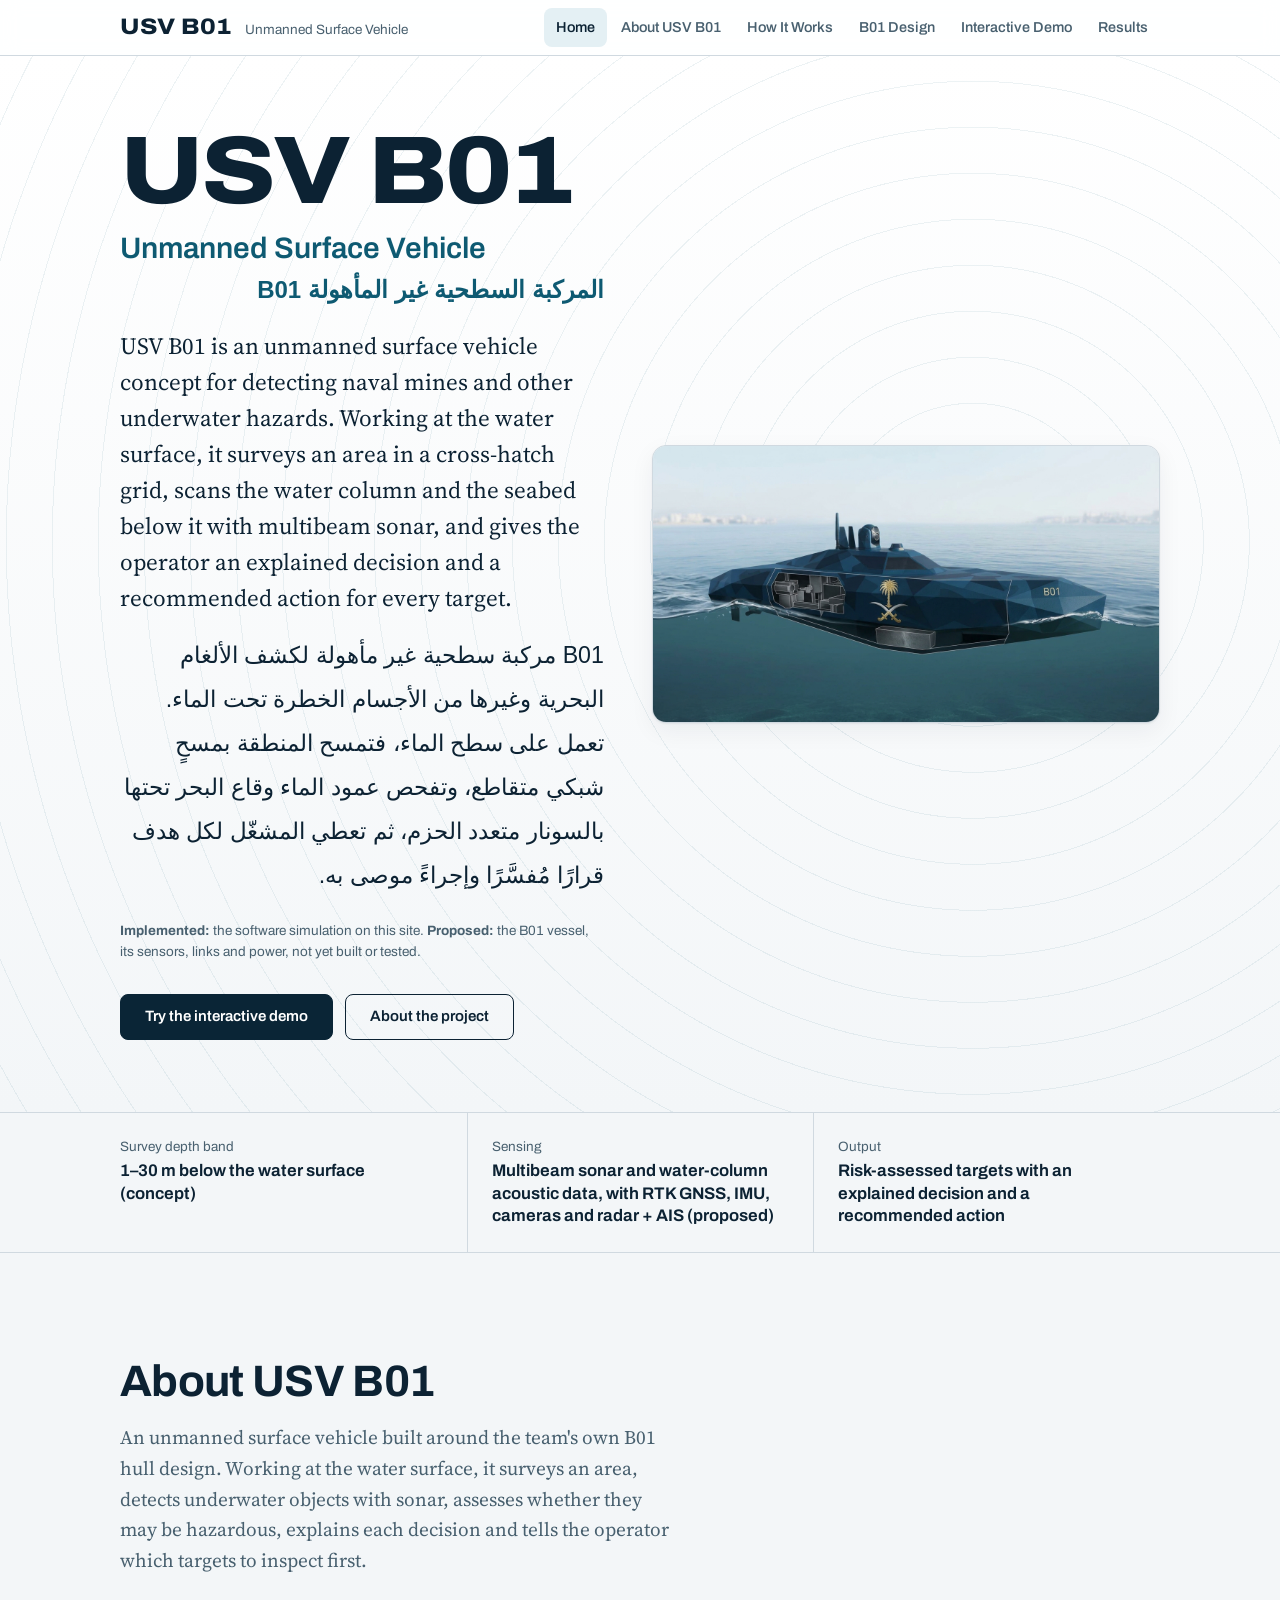
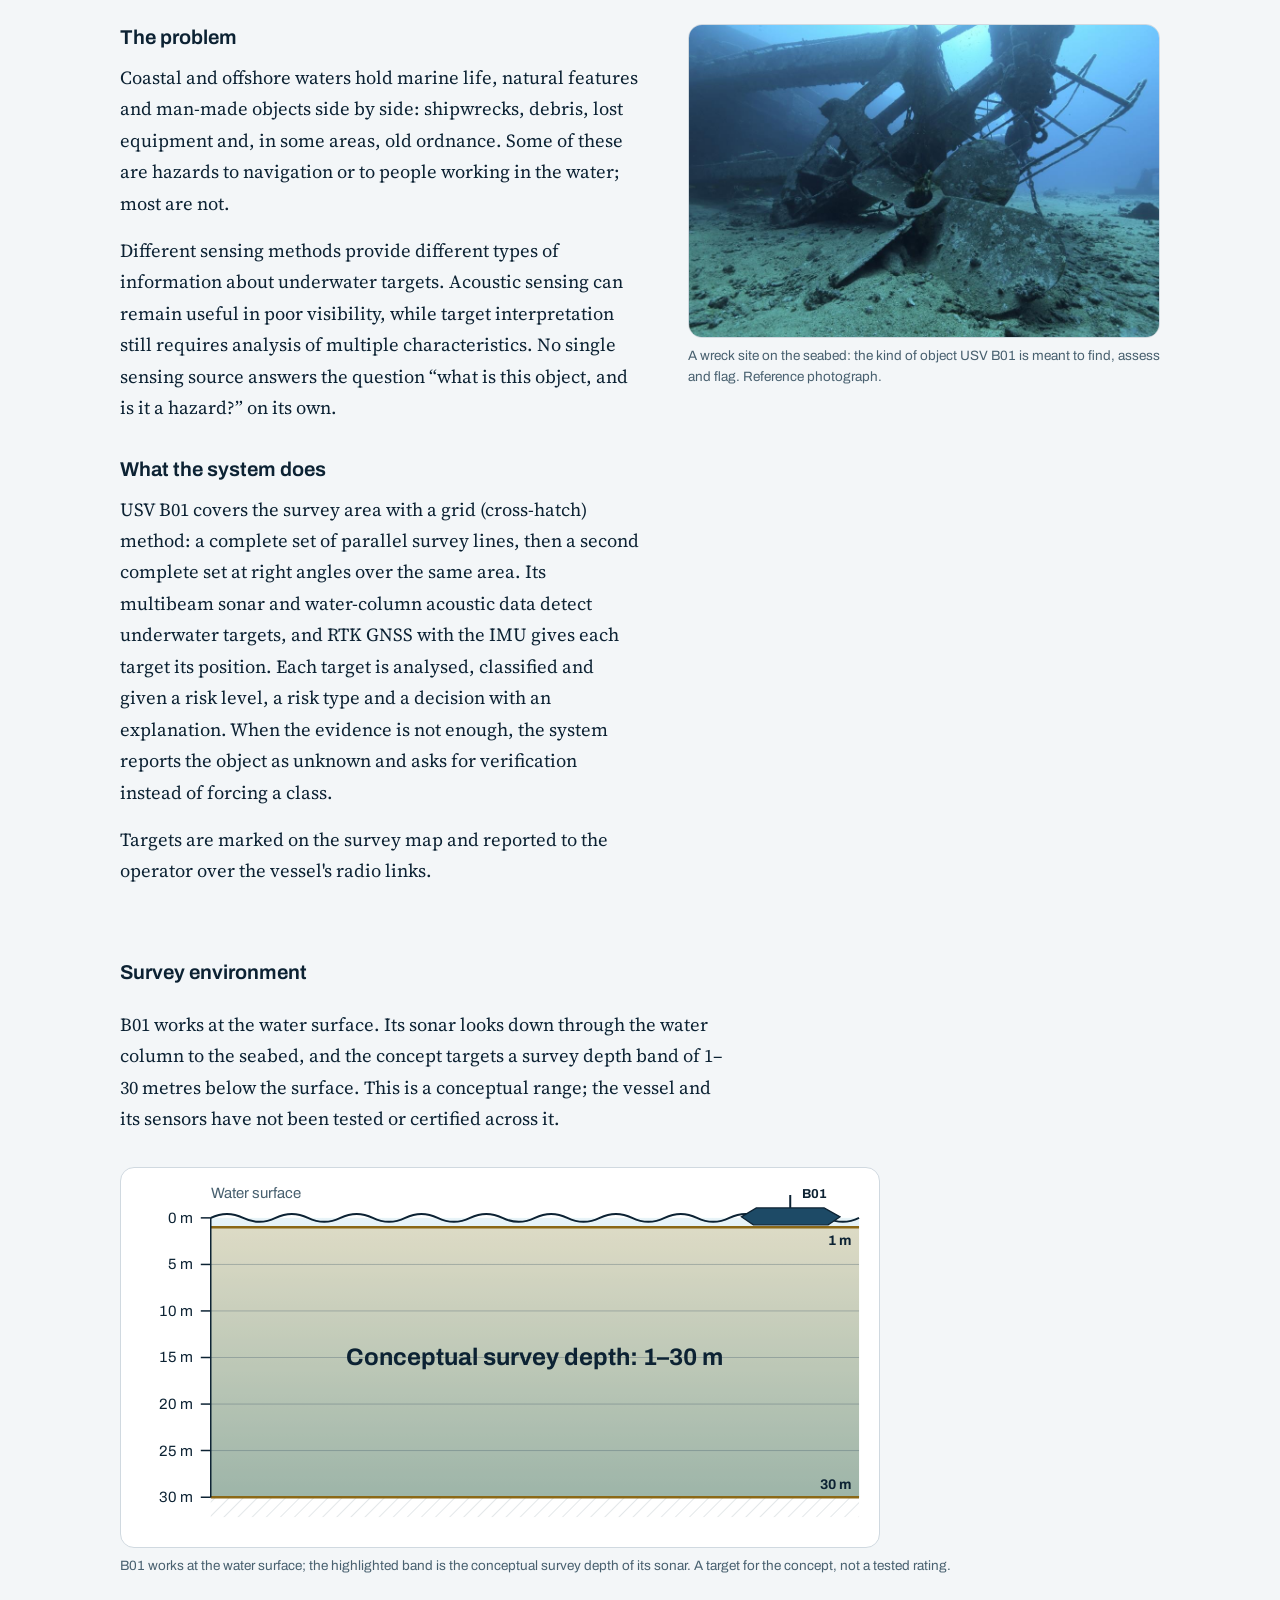
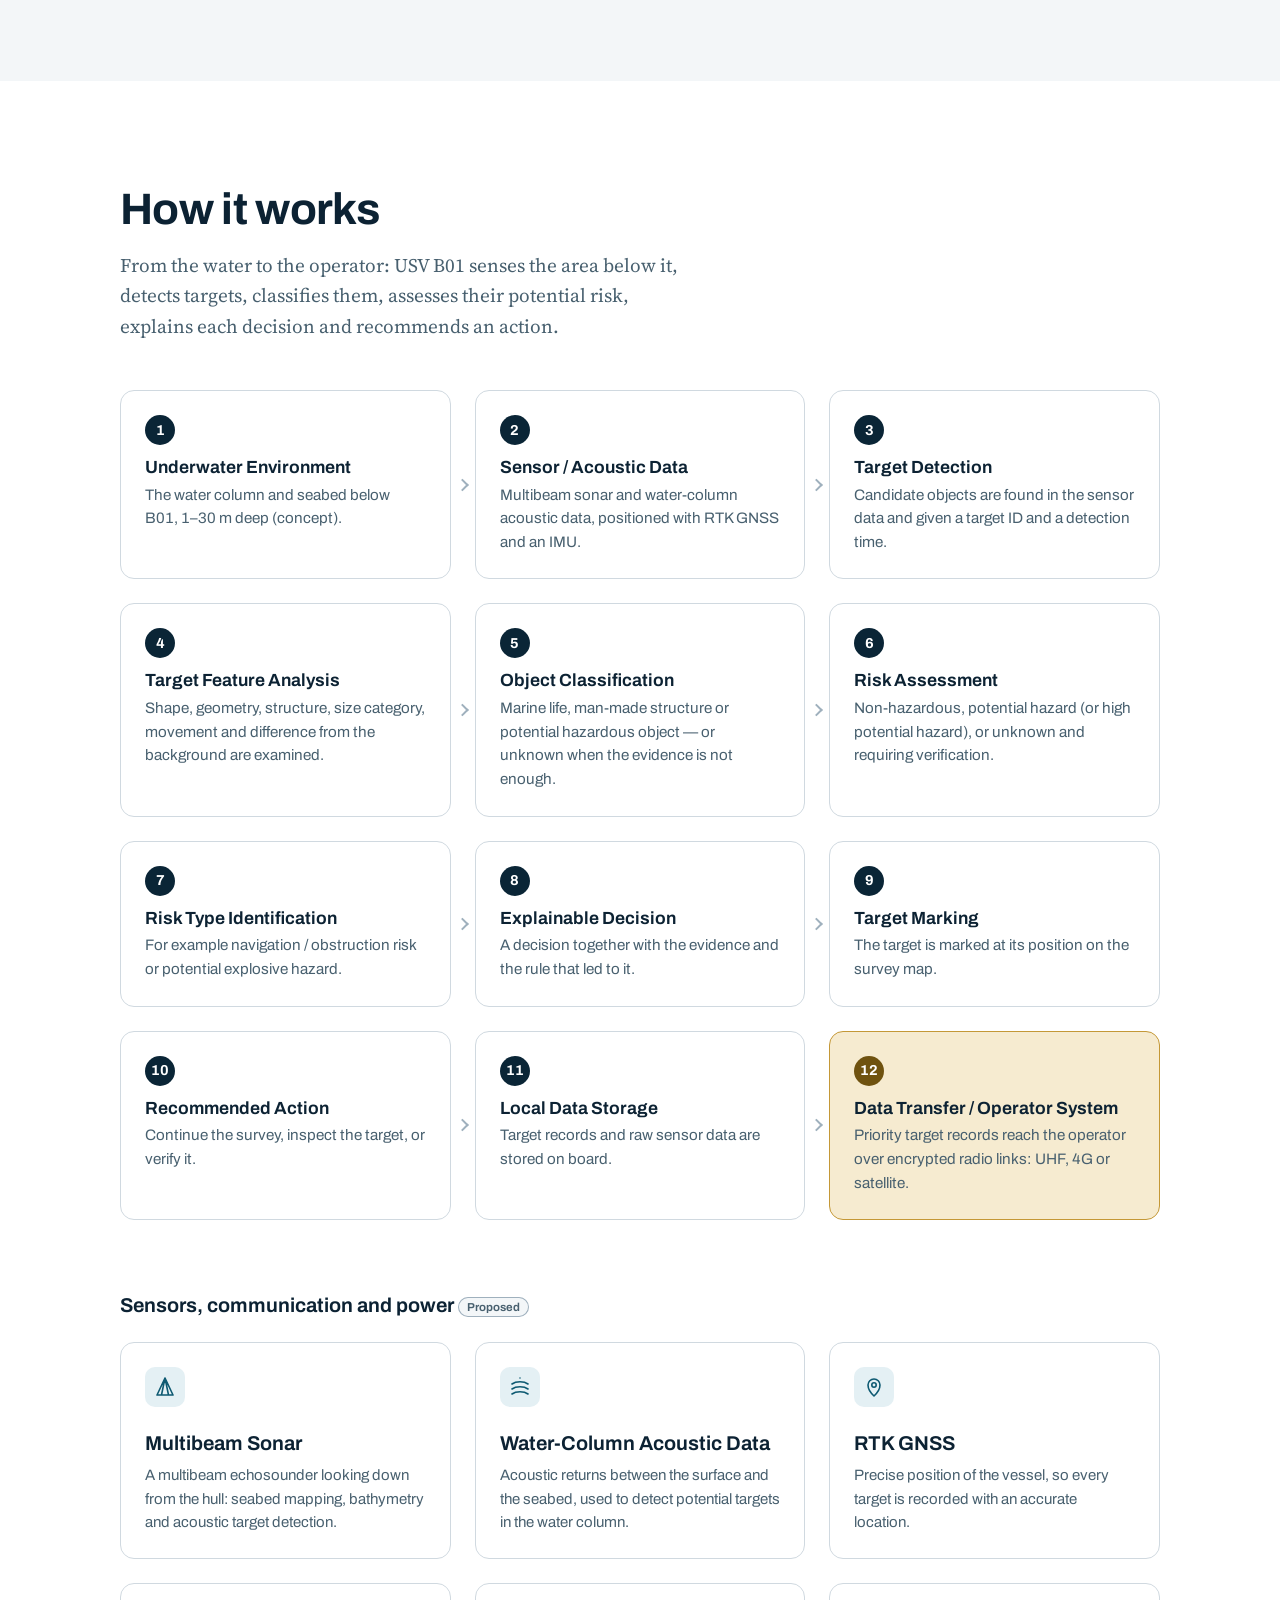
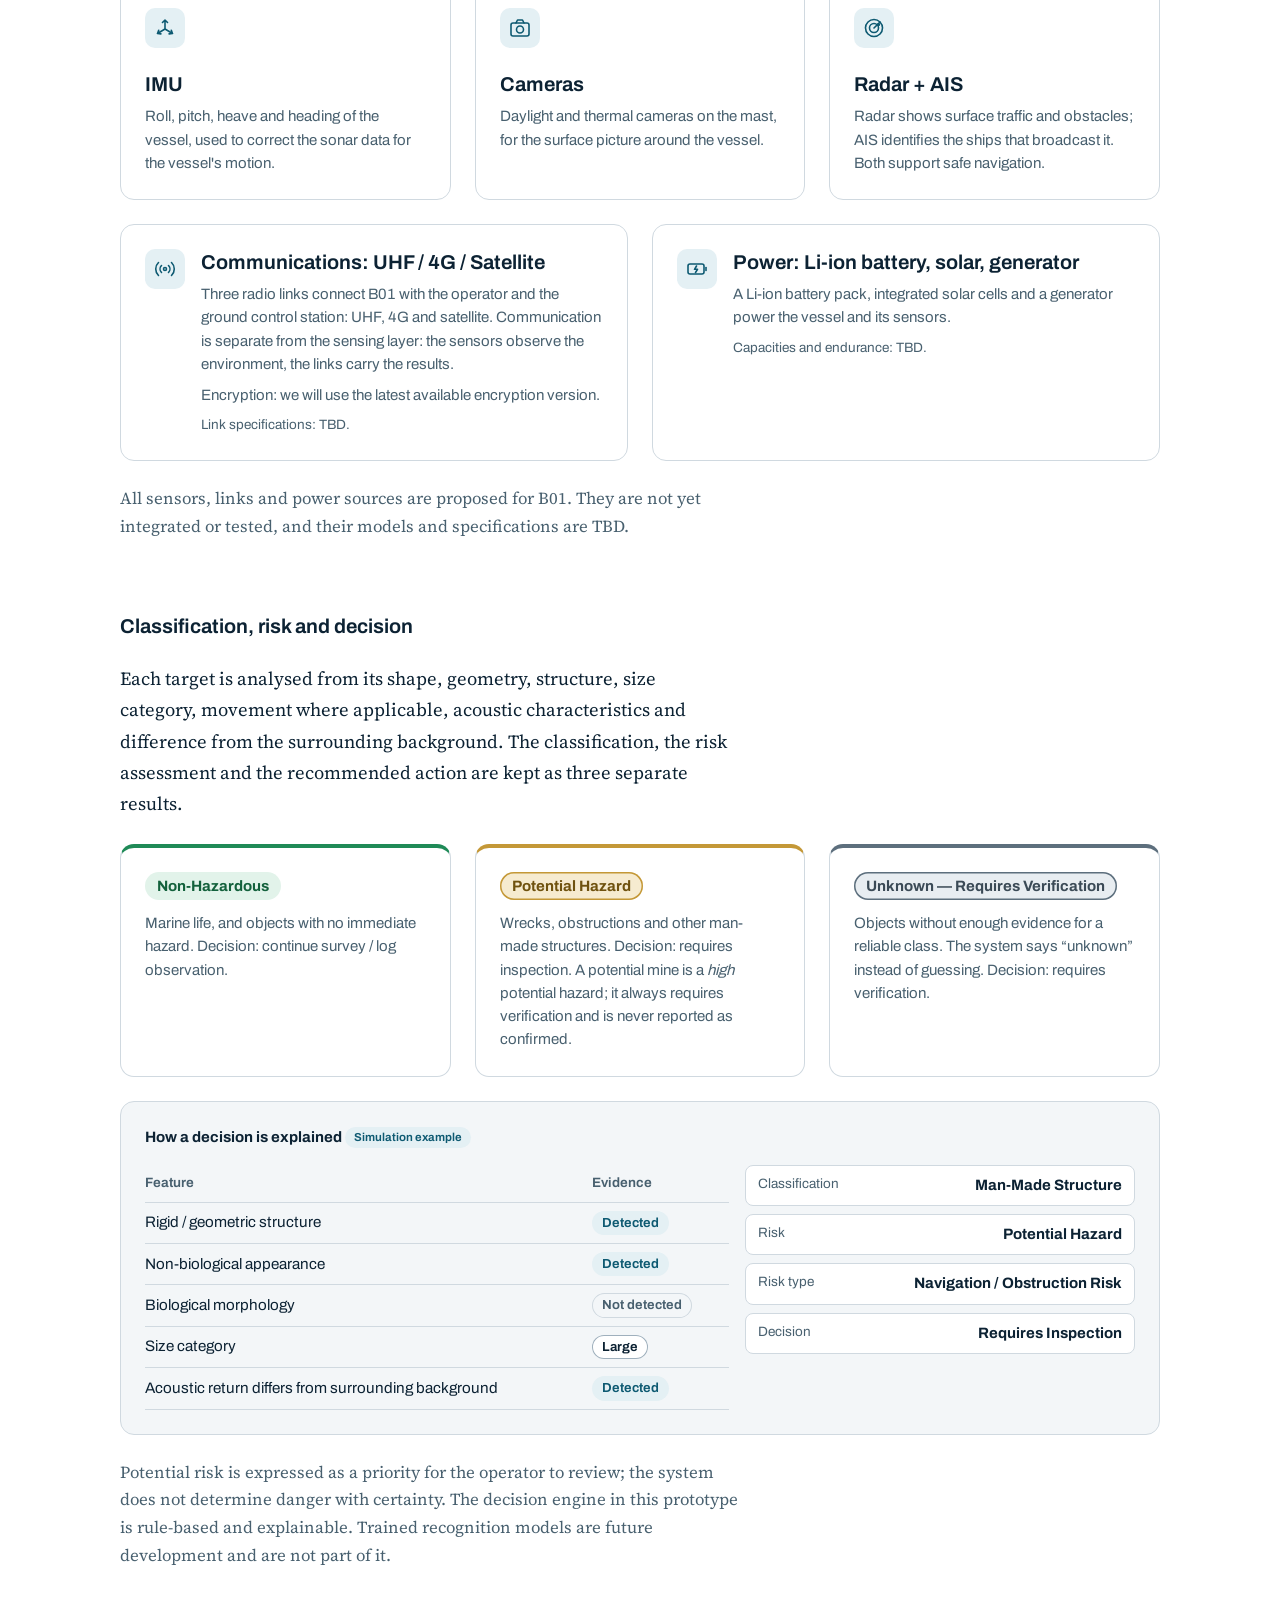
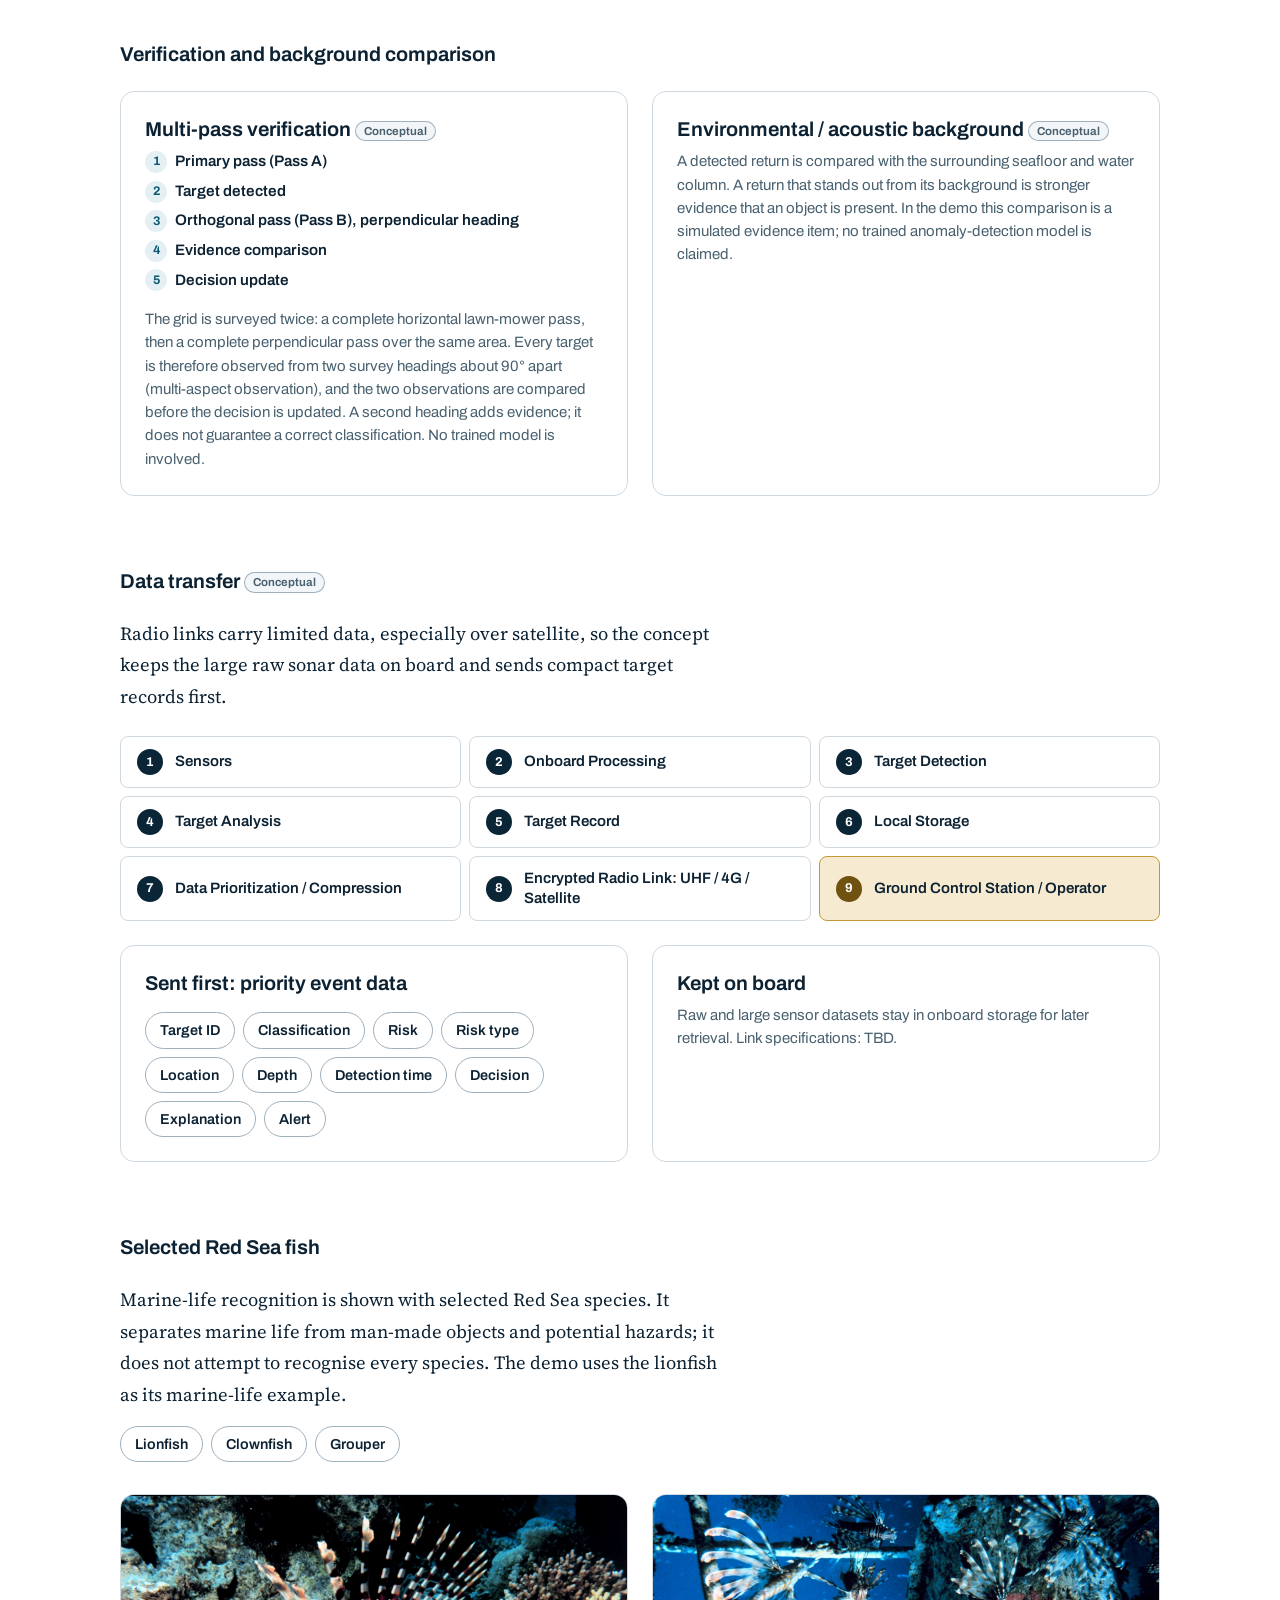
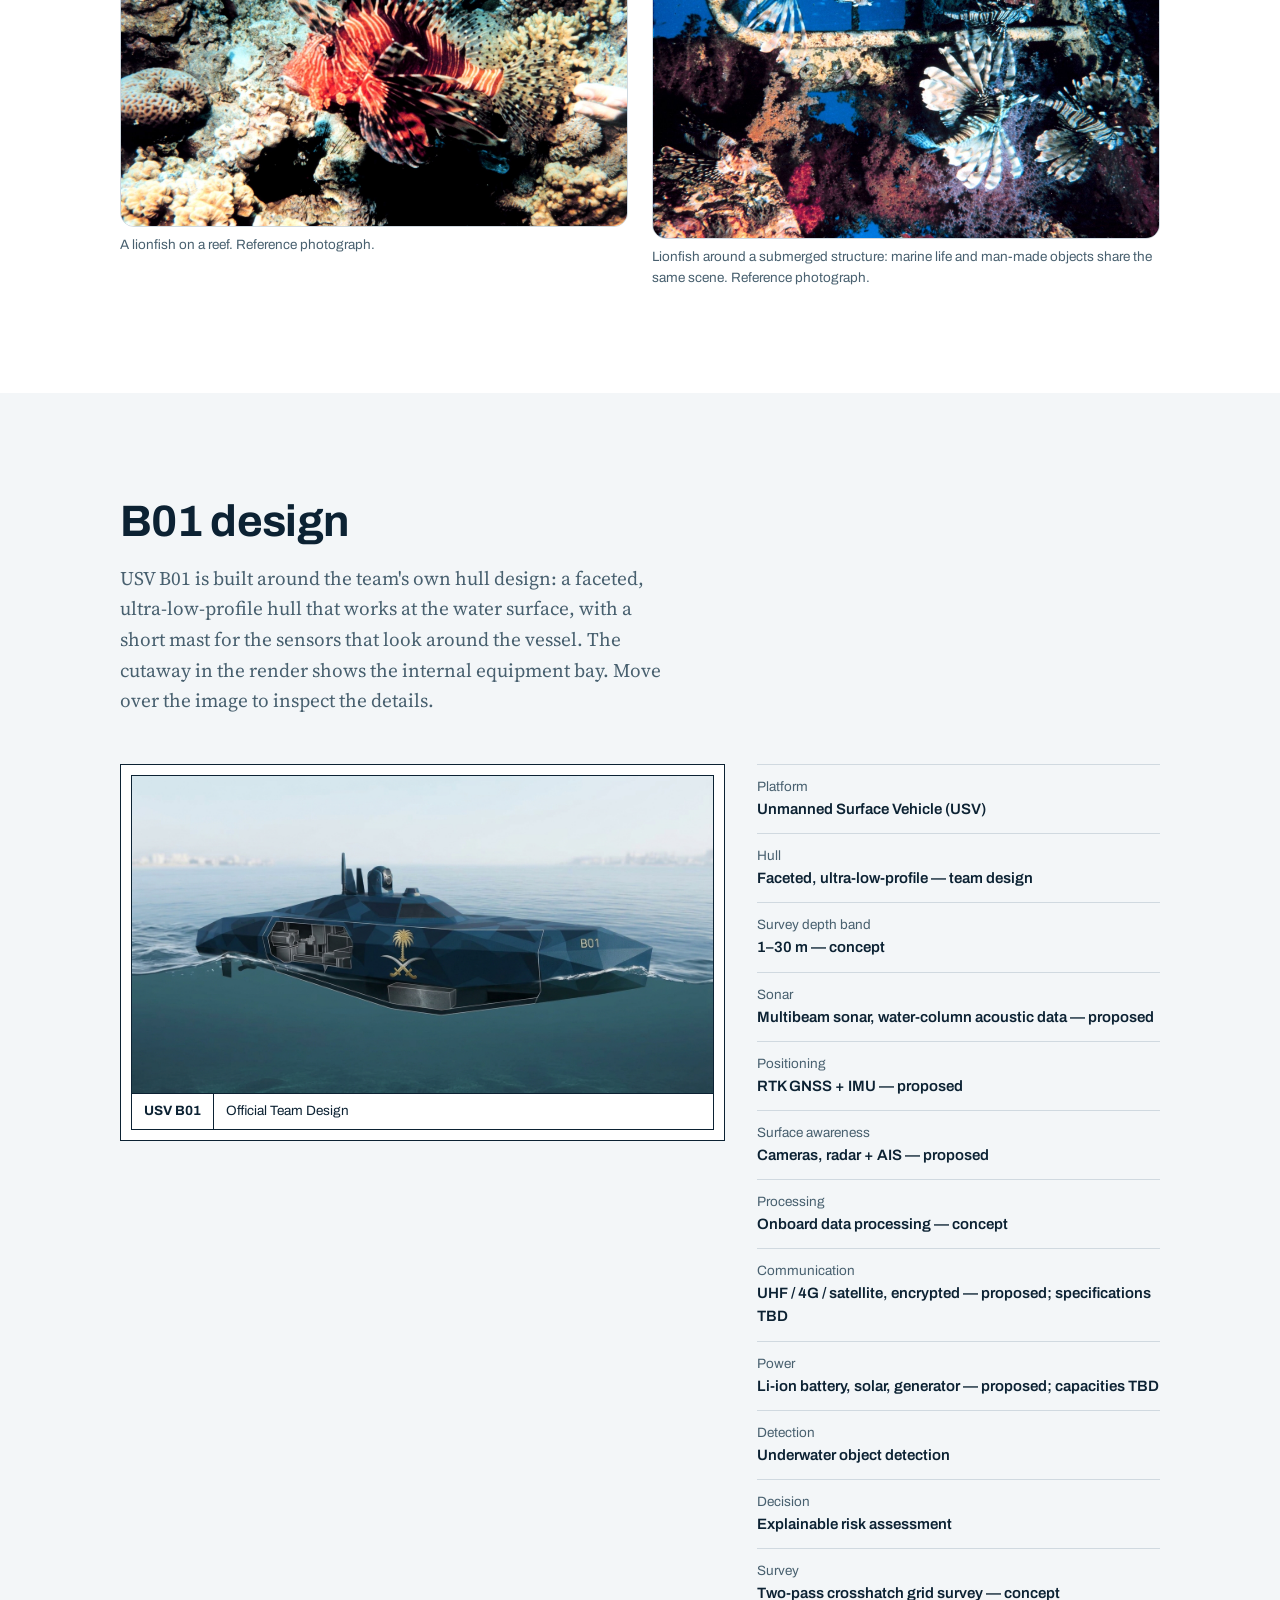
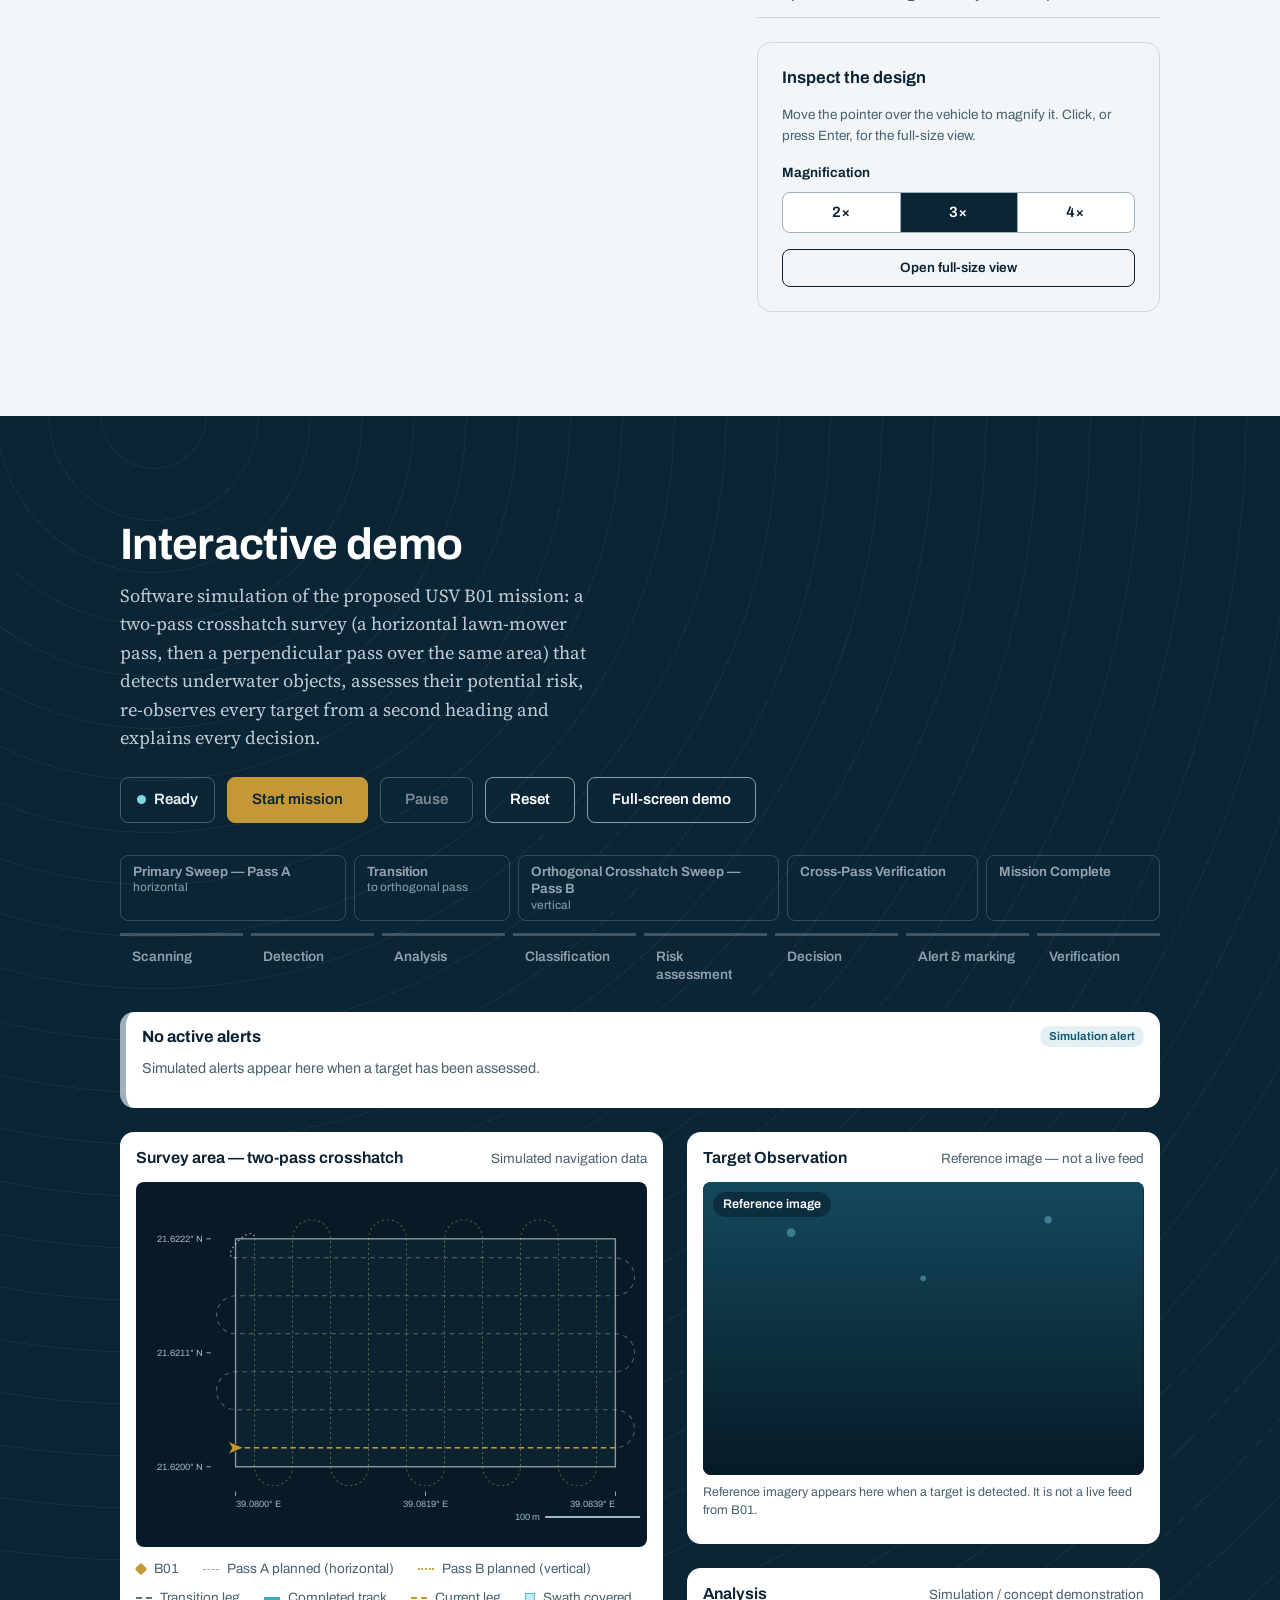
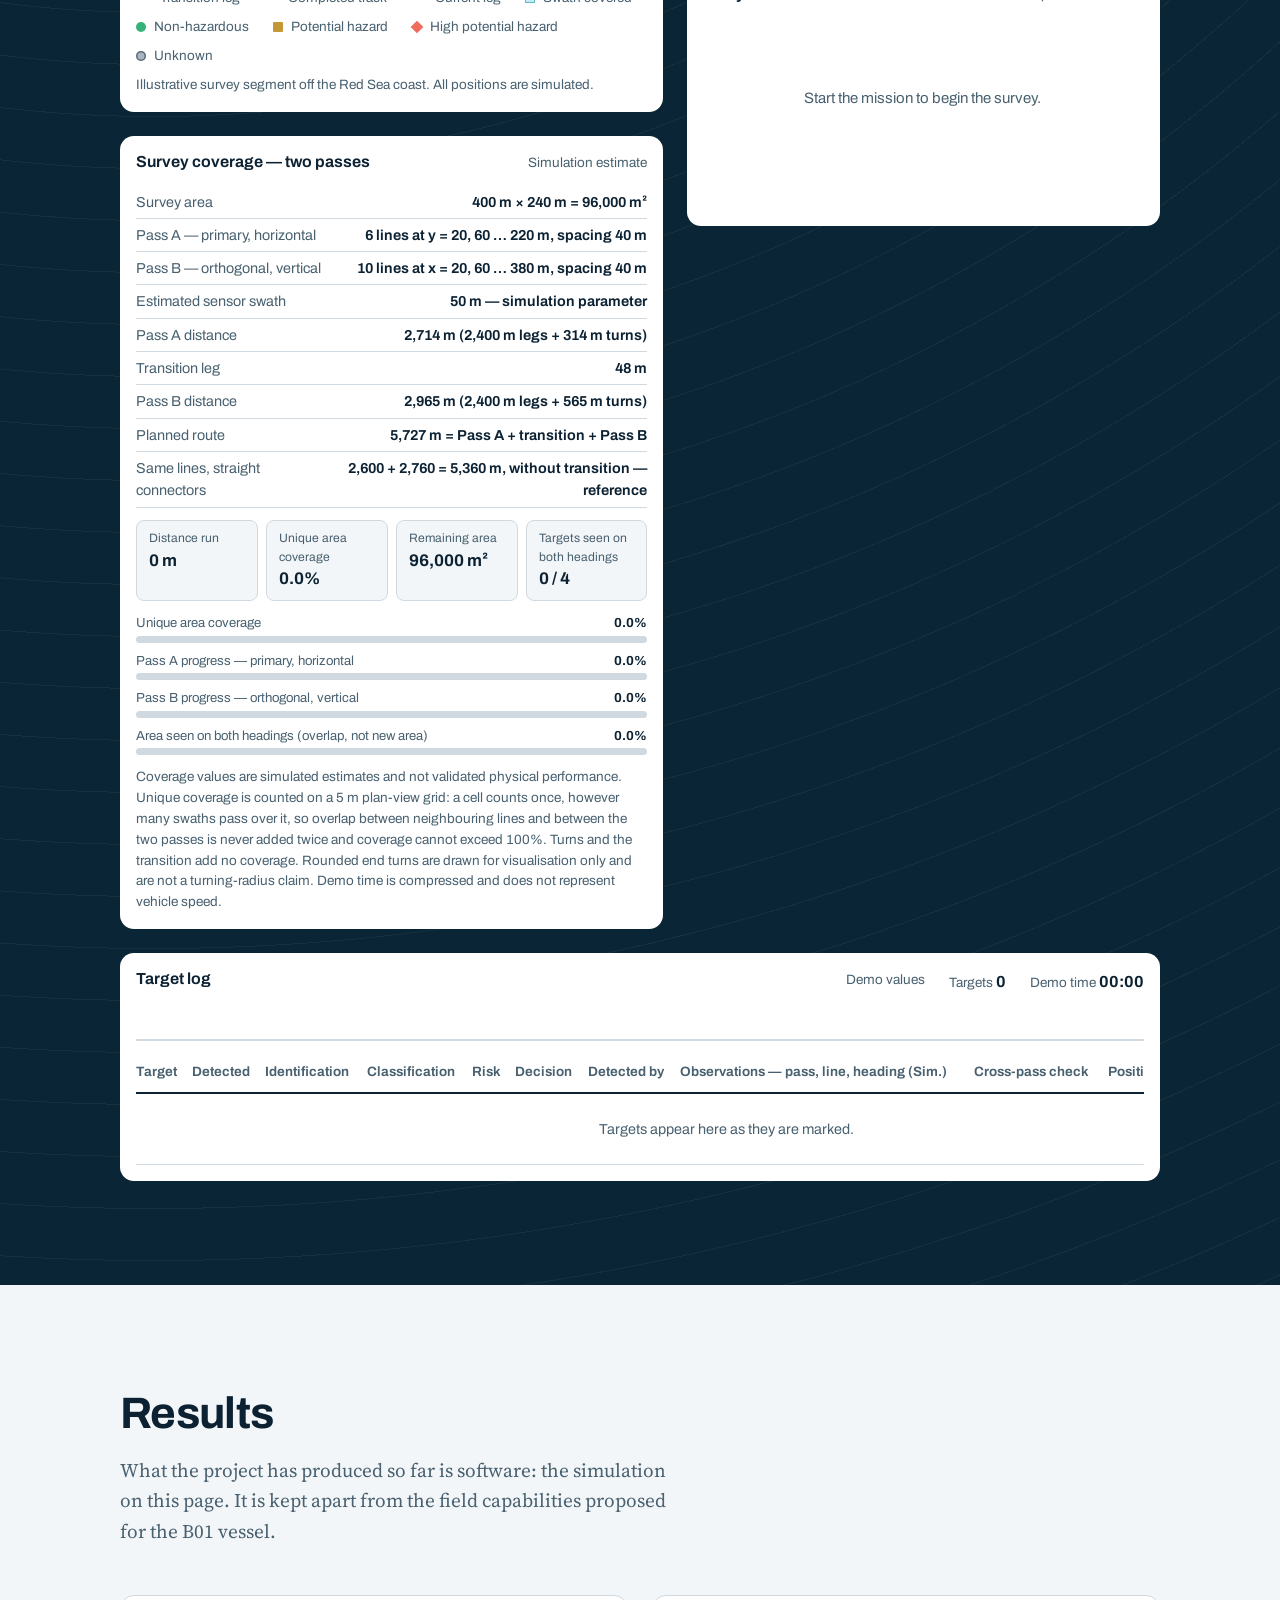
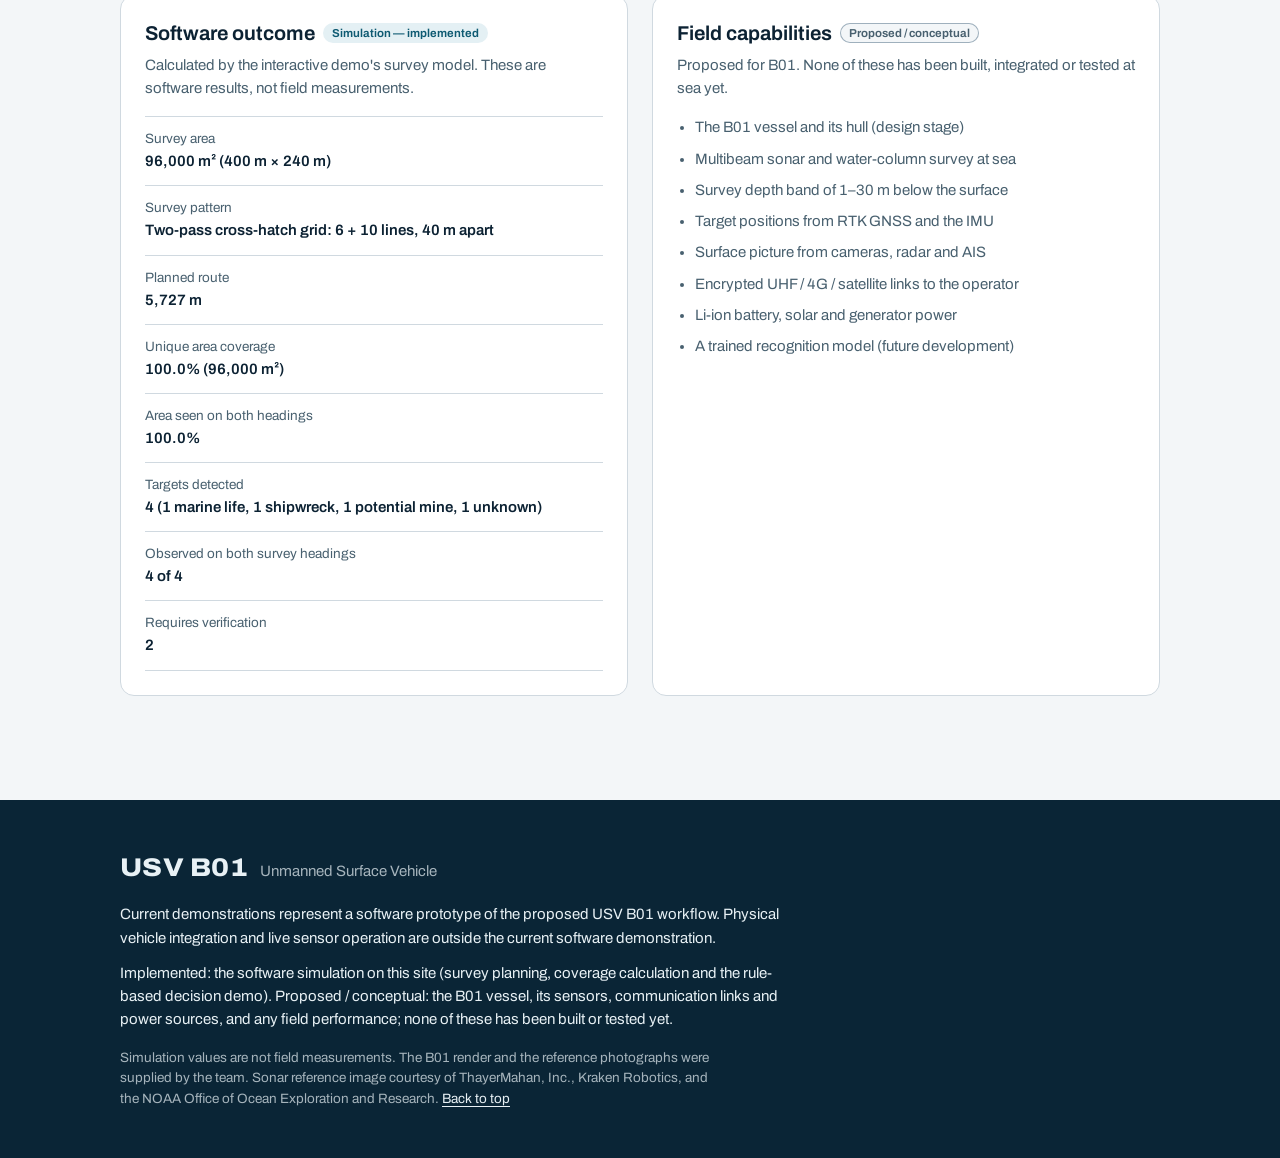
==== commit c022064e: "Remove the demo's scenario selector The demo runs one survey area (the former default, 400 m x 240 m" ====
--- a/index.html
+++ b/index.html
@@ -7,10 +7,10 @@
 <meta name="description" content="USV B01 is an unmanned surface vehicle concept for detecting naval mines and other underwater hazards: a cross-hatch grid survey from the water surface with multibeam sonar, explainable risk assessment and an interactive software simulation.">
 <meta name="theme-color" content="#0a2536">
 <link rel="icon" href="favicon.svg" type="image/svg+xml">
-<link rel="stylesheet" href="css/tokens.css?v=20261113">
-<link rel="stylesheet" href="css/base.css?v=20261113">
-<link rel="stylesheet" href="css/components.css?v=20261113">
-<link rel="stylesheet" href="css/demo.css?v=20261113">
+<link rel="stylesheet" href="css/tokens.css?v=20261113b">
+<link rel="stylesheet" href="css/base.css?v=20261113b">
+<link rel="stylesheet" href="css/components.css?v=20261113b">
+<link rel="stylesheet" href="css/demo.css?v=20261113b">
 <script>document.documentElement.classList.add("js");</script>
 </head>
 <body id="top">
@@ -429,12 +429,6 @@
           <p>Software simulation of the proposed USV B01 mission: a two-pass crosshatch survey (a horizontal lawn-mower pass, then a perpendicular pass over the same area) that detects underwater objects, assesses their potential risk, re-observes every target from a second heading and explains every decision.</p>
         </div>
         <div class="demo__controls">
-          <label class="scenario"><span>Scenario</span>
-            <select id="demo-scenario">
-              <option value="redsea">Red Sea coastal segment</option>
-              <option value="hormuz">Strait of Hormuz — simulated</option>
-            </select>
-          </label>
           <span class="demo-status" id="demo-status" data-state="idle" role="status"><i></i><span id="demo-status-label">Ready</span></span>
           <button class="btn btn--go" type="button" id="demo-start">Start mission</button>
           <button class="btn" type="button" id="demo-pause" disabled>Pause</button>
@@ -502,7 +496,7 @@
               <span><i class="k-high"></i>High potential hazard</span>
               <span><i class="k-unknown"></i>Unknown</span>
             </div>
-            <p class="map-note" id="demo-scenario-note"></p>
+            <p class="map-note" id="demo-map-note"></p>
           </div>
 
           <div class="demo-card" id="card-coverage">
@@ -582,7 +576,7 @@
       <div class="cards-2 results">
         <div class="card">
           <h3>Software outcome <span class="tag tag--sim">Simulation — implemented</span></h3>
-          <p>Calculated by the interactive demo's survey model for its Red Sea scenario. These are software results, not field measurements.</p>
+          <p>Calculated by the interactive demo's survey model. These are software results, not field measurements.</p>
           <dl class="spec results__sim" id="results-sim"></dl>
         </div>
         <div class="card">
@@ -625,9 +619,9 @@
   </div>
 </dialog>
 
-<script src="js/main.js?v=20261113" defer></script>
-<script src="js/auv-viewer.js?v=20261113" defer></script>
-<script src="js/survey-model.js?v=20261113" defer></script>
-<script src="js/demo.js?v=20261113" defer></script>
+<script src="js/main.js?v=20261113b" defer></script>
+<script src="js/auv-viewer.js?v=20261113b" defer></script>
+<script src="js/survey-model.js?v=20261113b" defer></script>
+<script src="js/demo.js?v=20261113b" defer></script>
 </body>
 </html>
--- a/css/demo.css
+++ b/css/demo.css
@@ -258,21 +258,6 @@
 }
 .demo.is-recording .demo__head { margin-bottom: var(--space-4); }
 .demo.is-recording .demo__head p { display: none; }
-
-/* scenario picker */
-.scenario { display: inline-flex; align-items: center; gap: var(--space-2); font-size: var(--text-small); font-weight: 600; color: color-mix(in srgb, var(--on-deep) 85%, transparent); }
-.scenario select {
-  min-height: 46px;
-  padding: 0 var(--space-3);
-  border: 1px solid rgb(255 255 255 / 0.45);
-  border-radius: var(--radius);
-  background: var(--deep);
-  color: #fff;
-  font: inherit;
-  font-weight: 600;
-}
-.scenario select:disabled { opacity: 0.55; }
-.scenario select:focus-visible { outline: 3px solid #7fd6e6; outline-offset: 2px; }
 
 /* simulated alert: always present, so the layout never jumps while recording */
 .demo-alert {
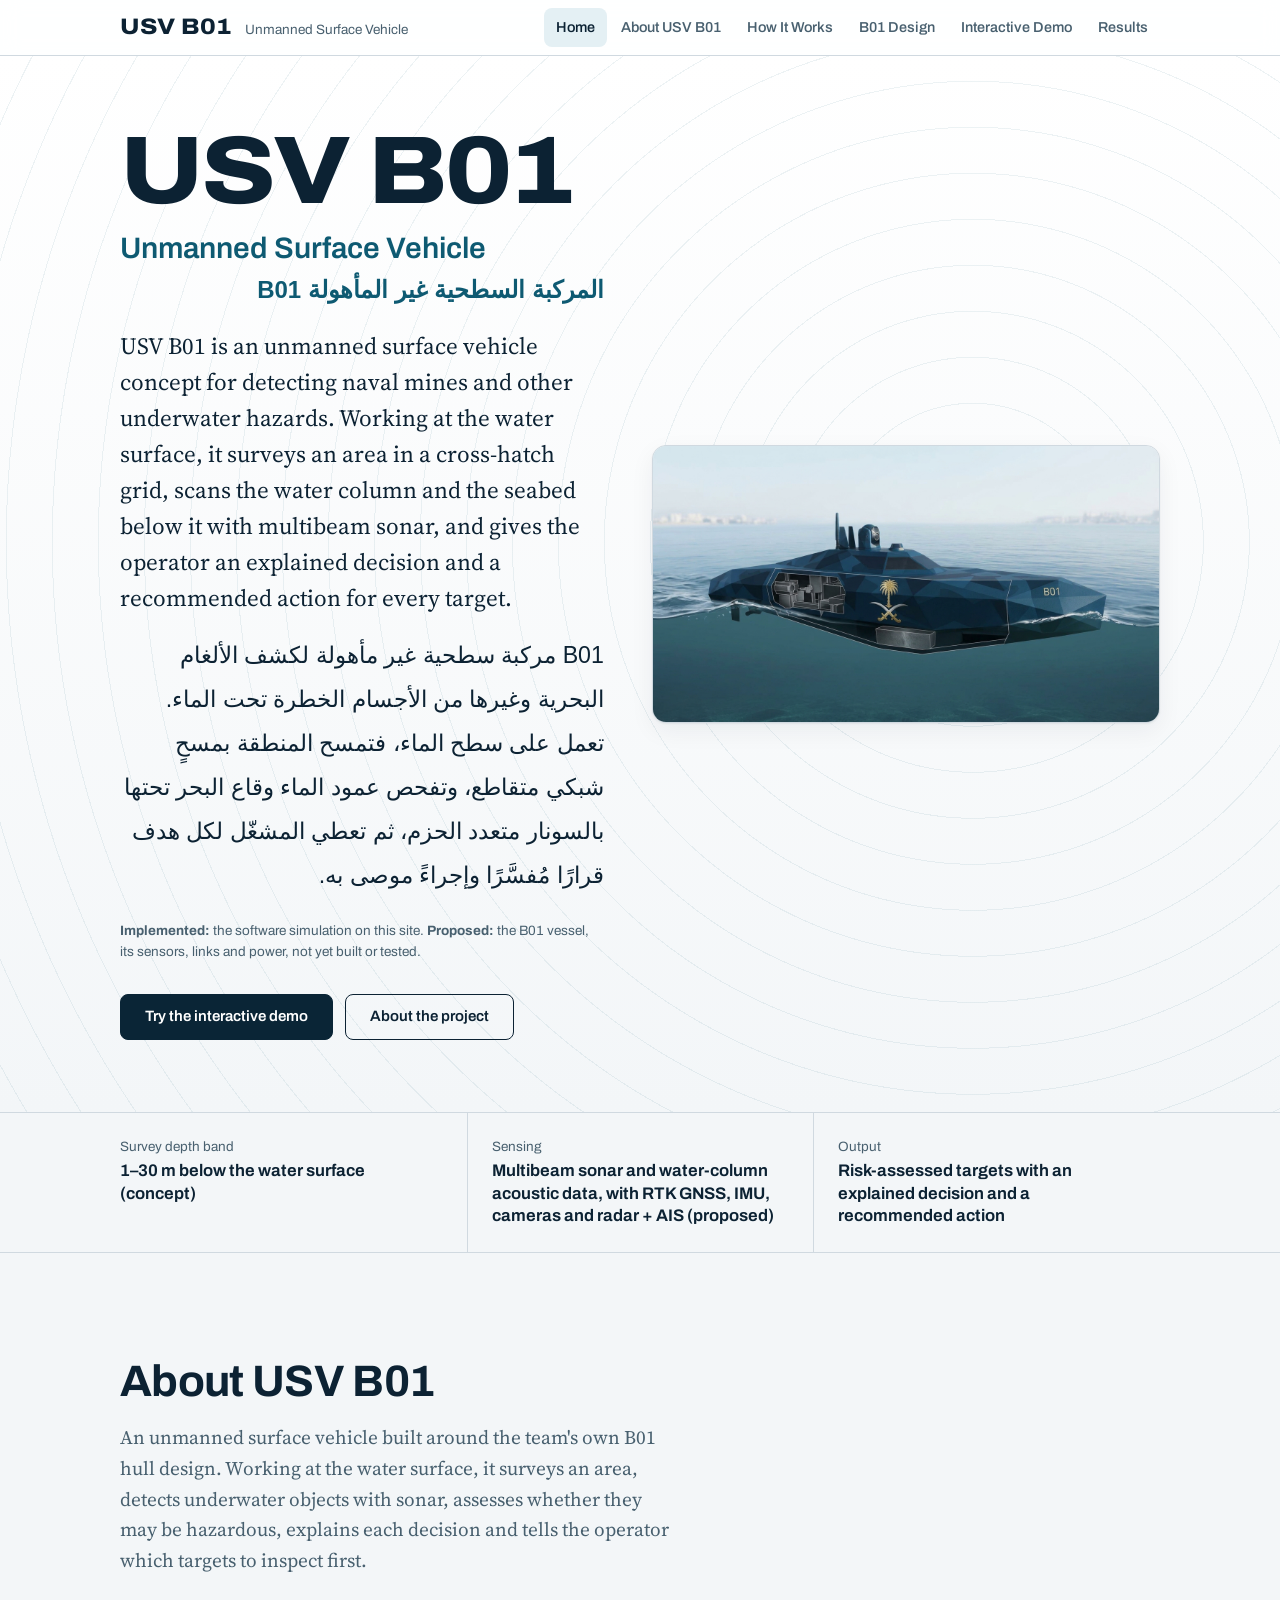
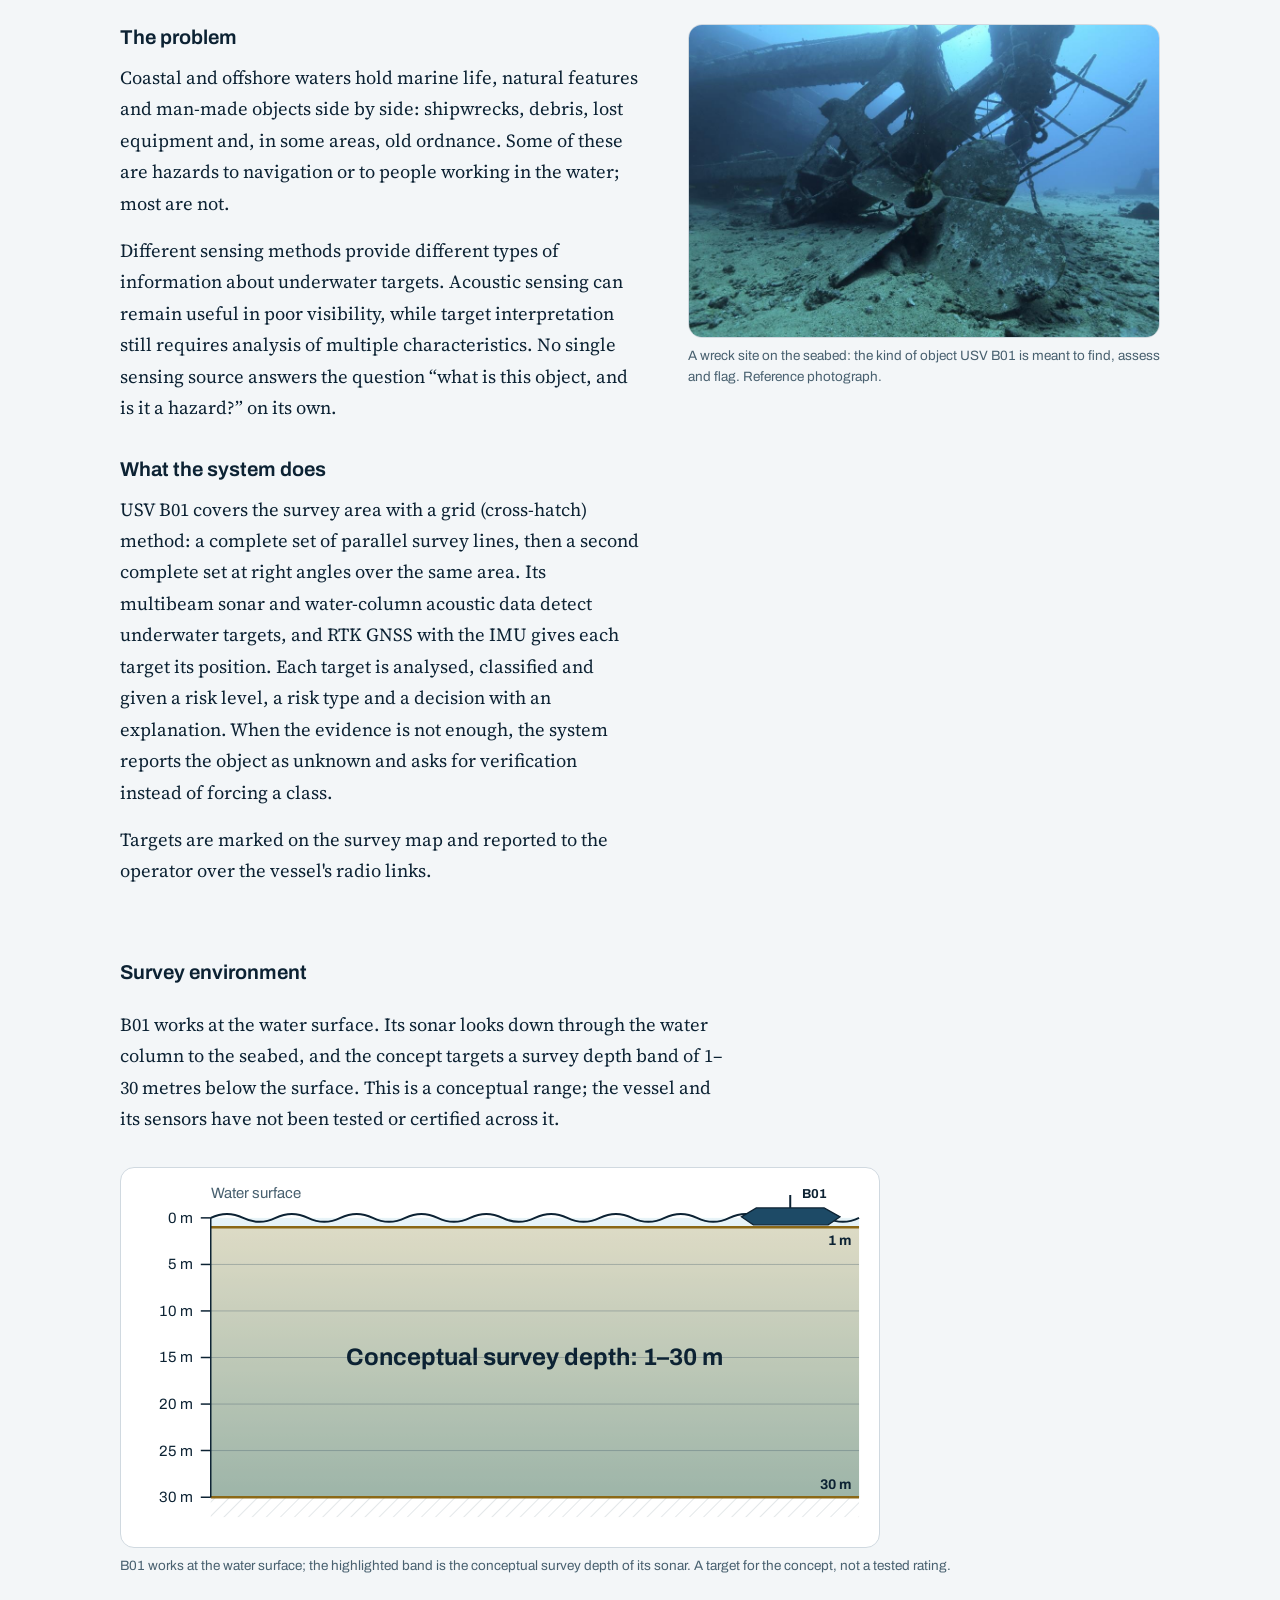
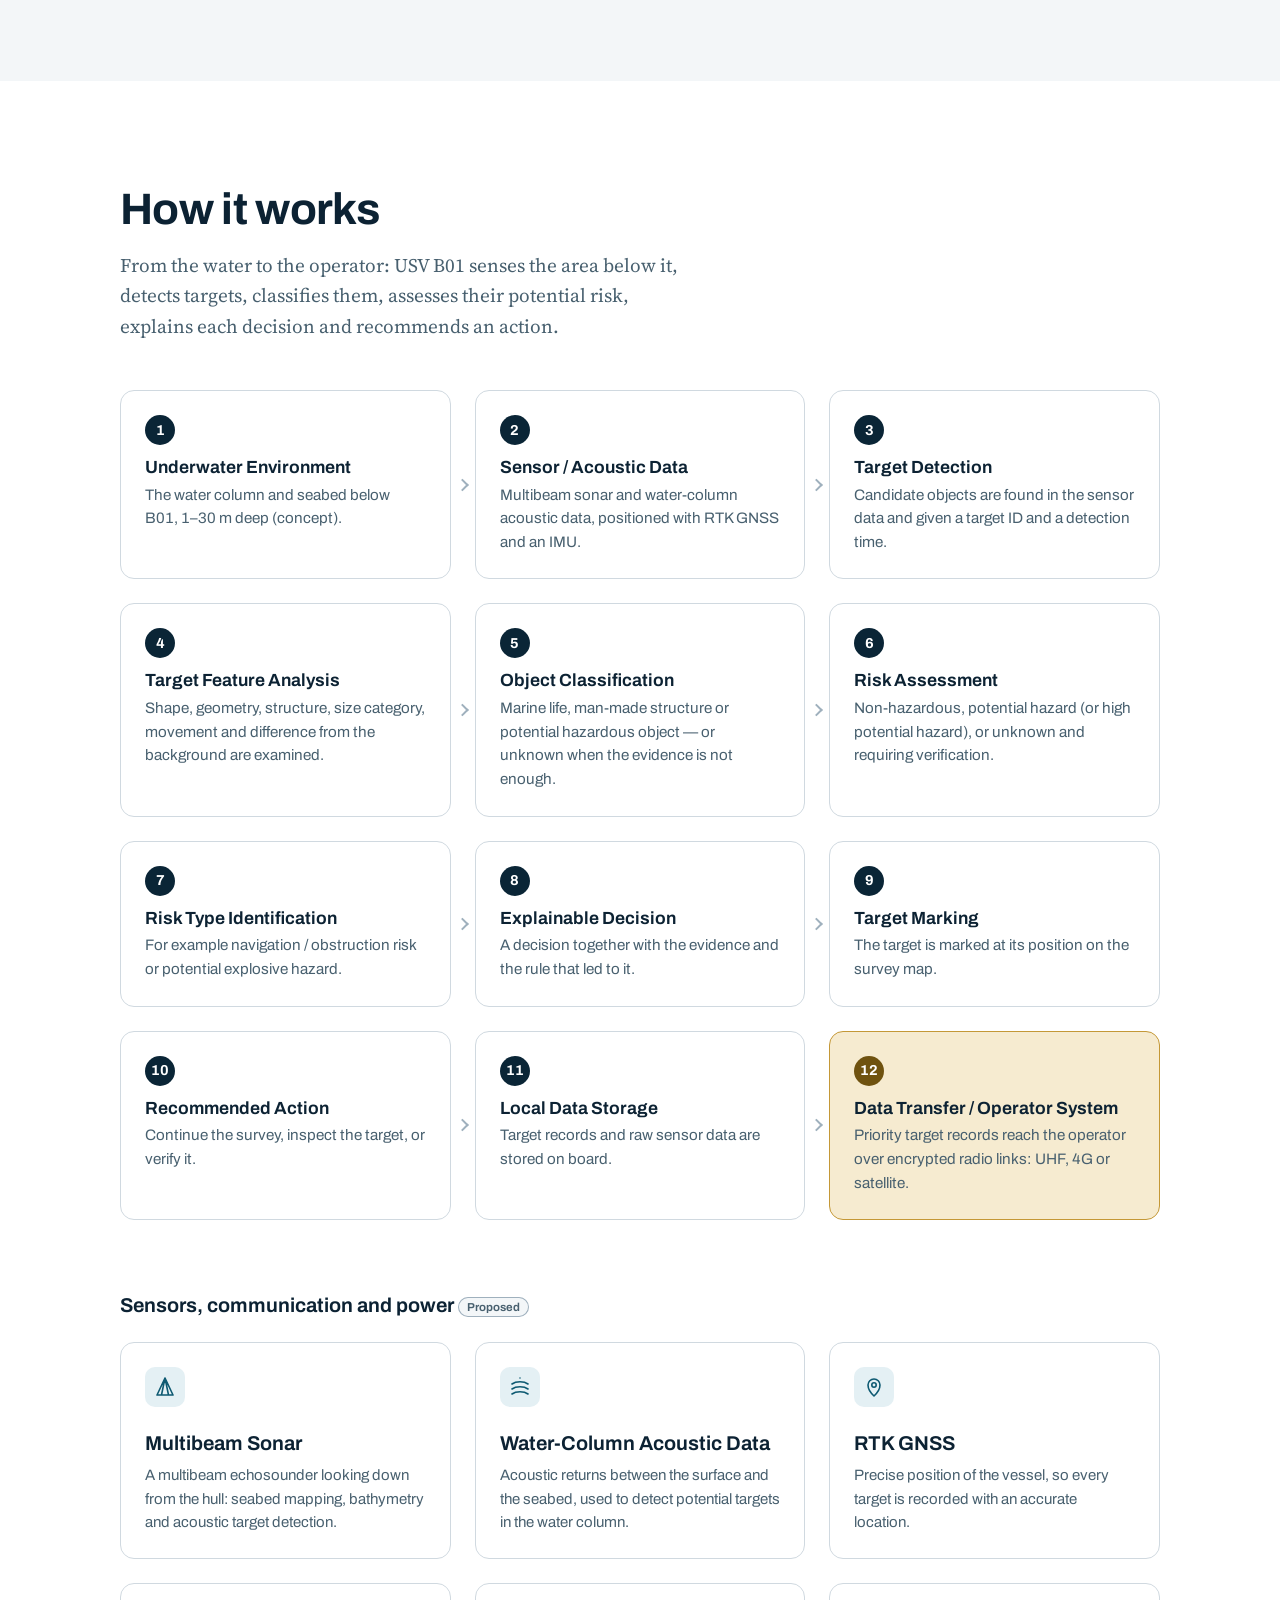
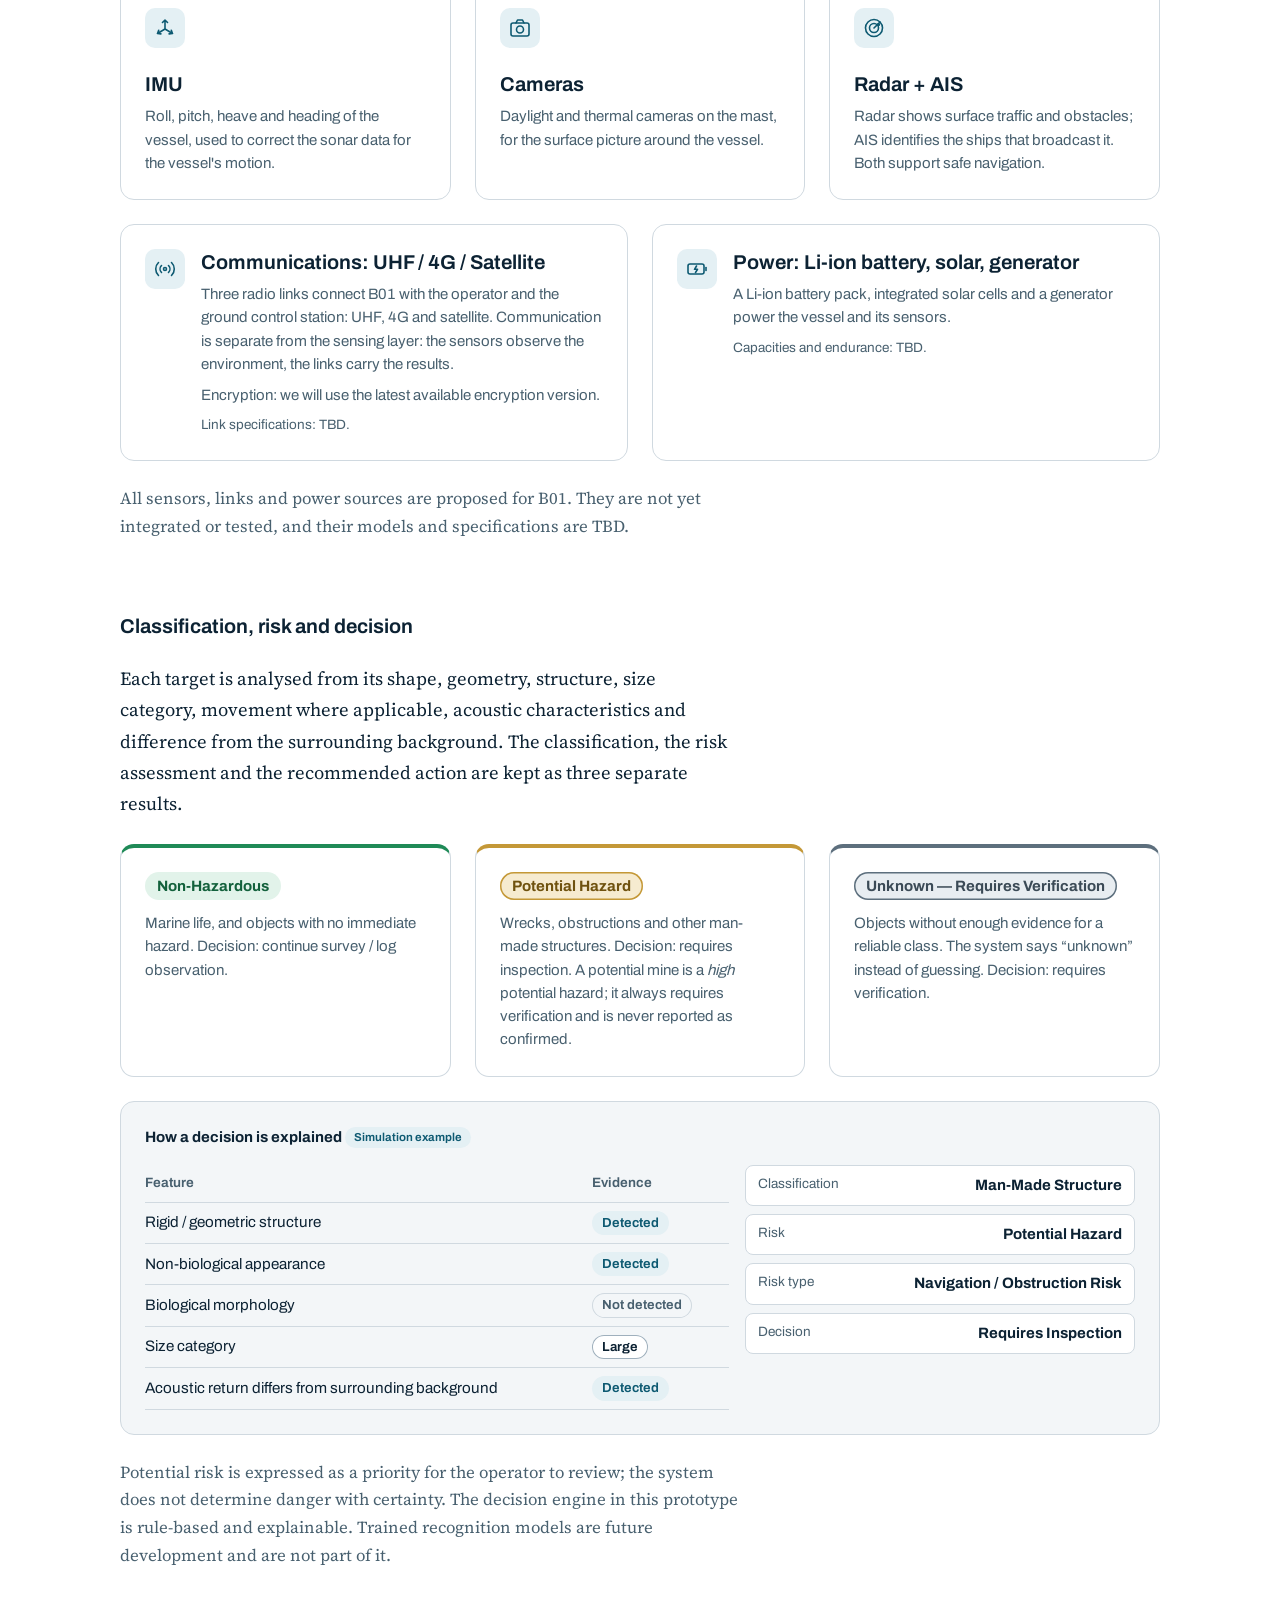
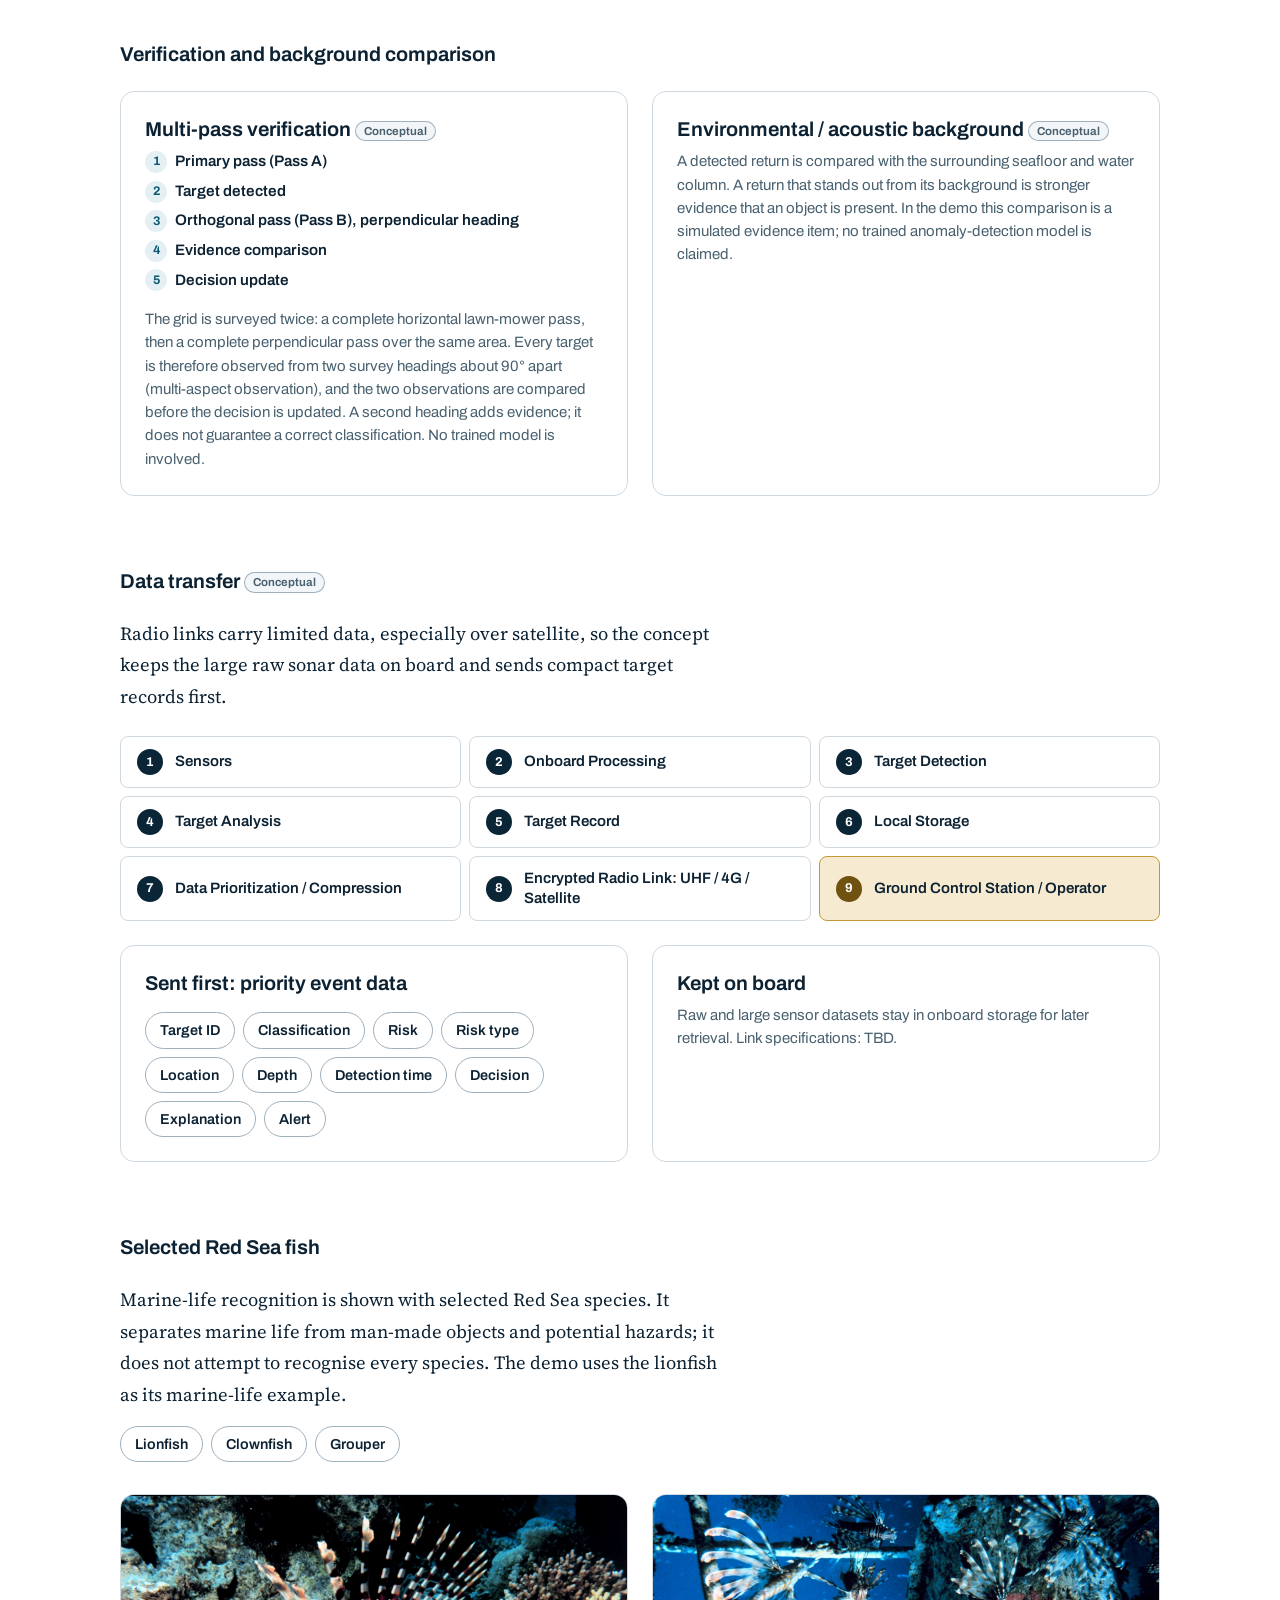
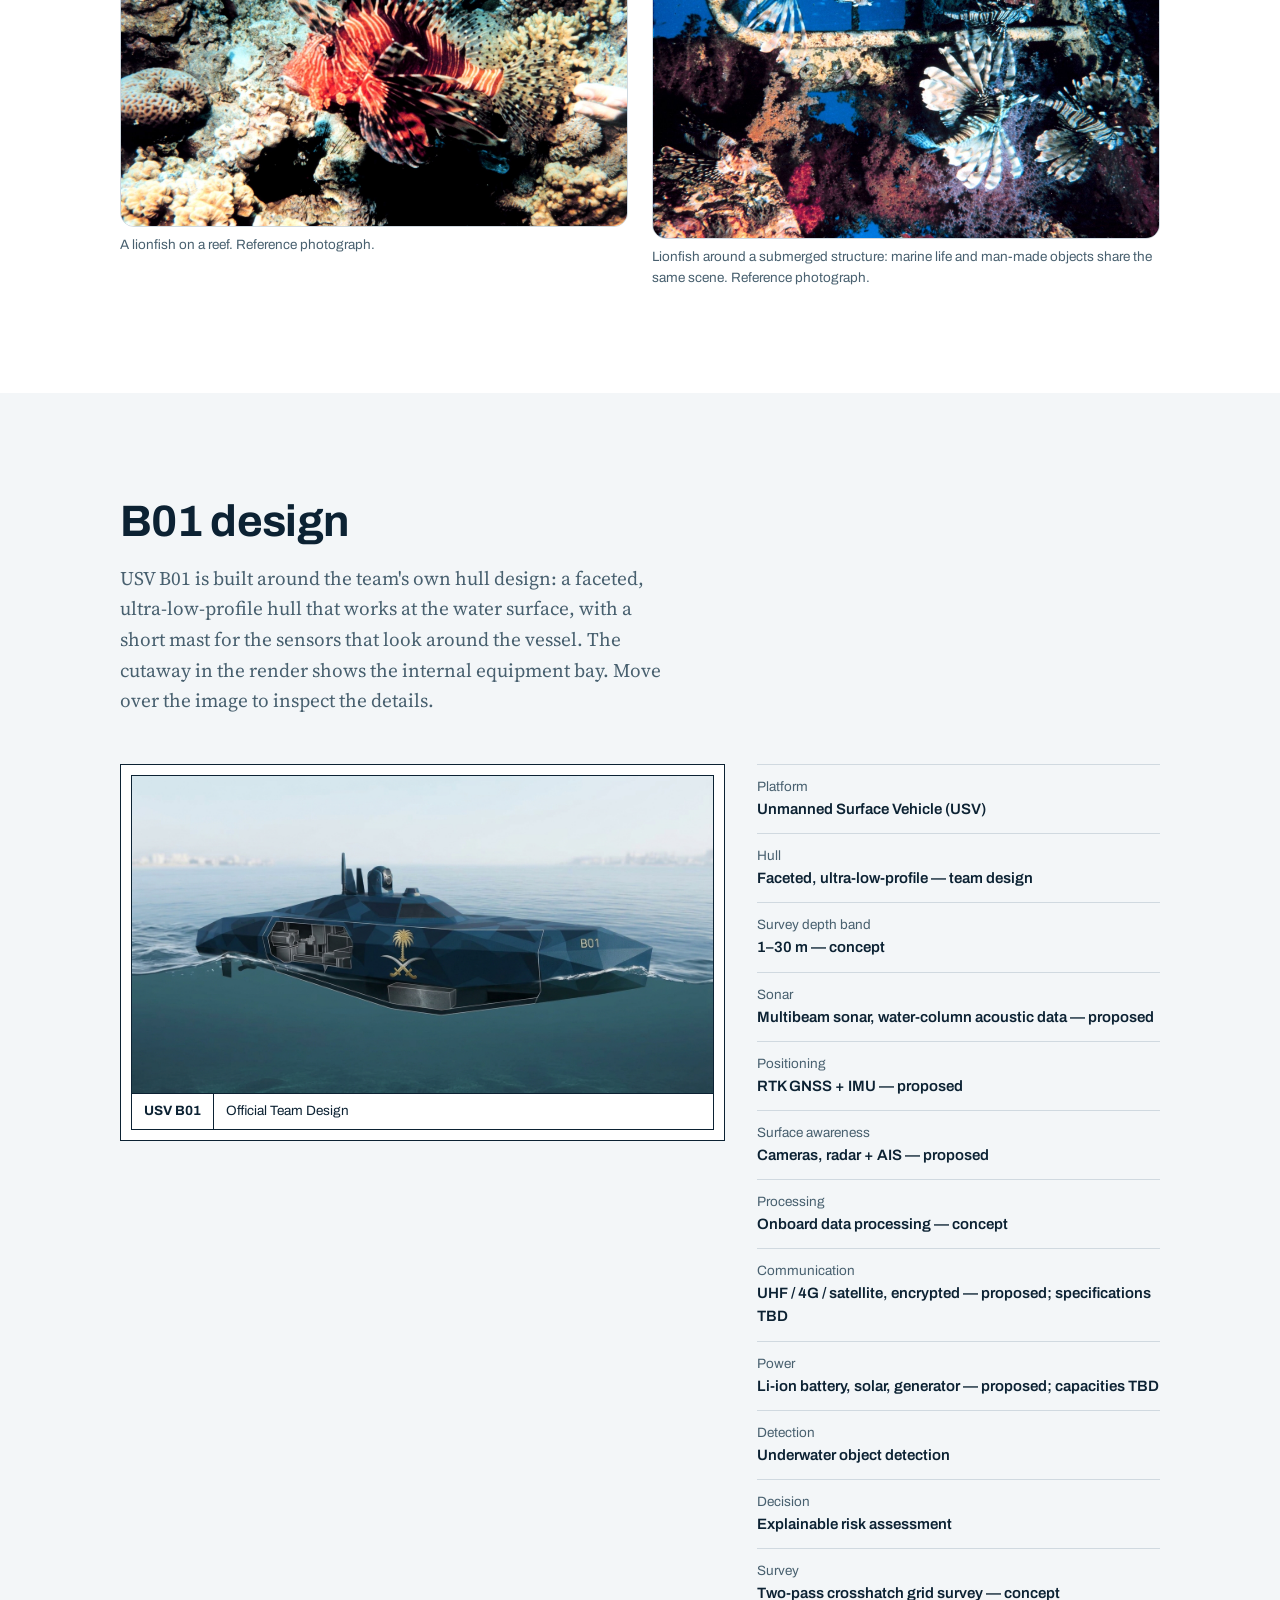
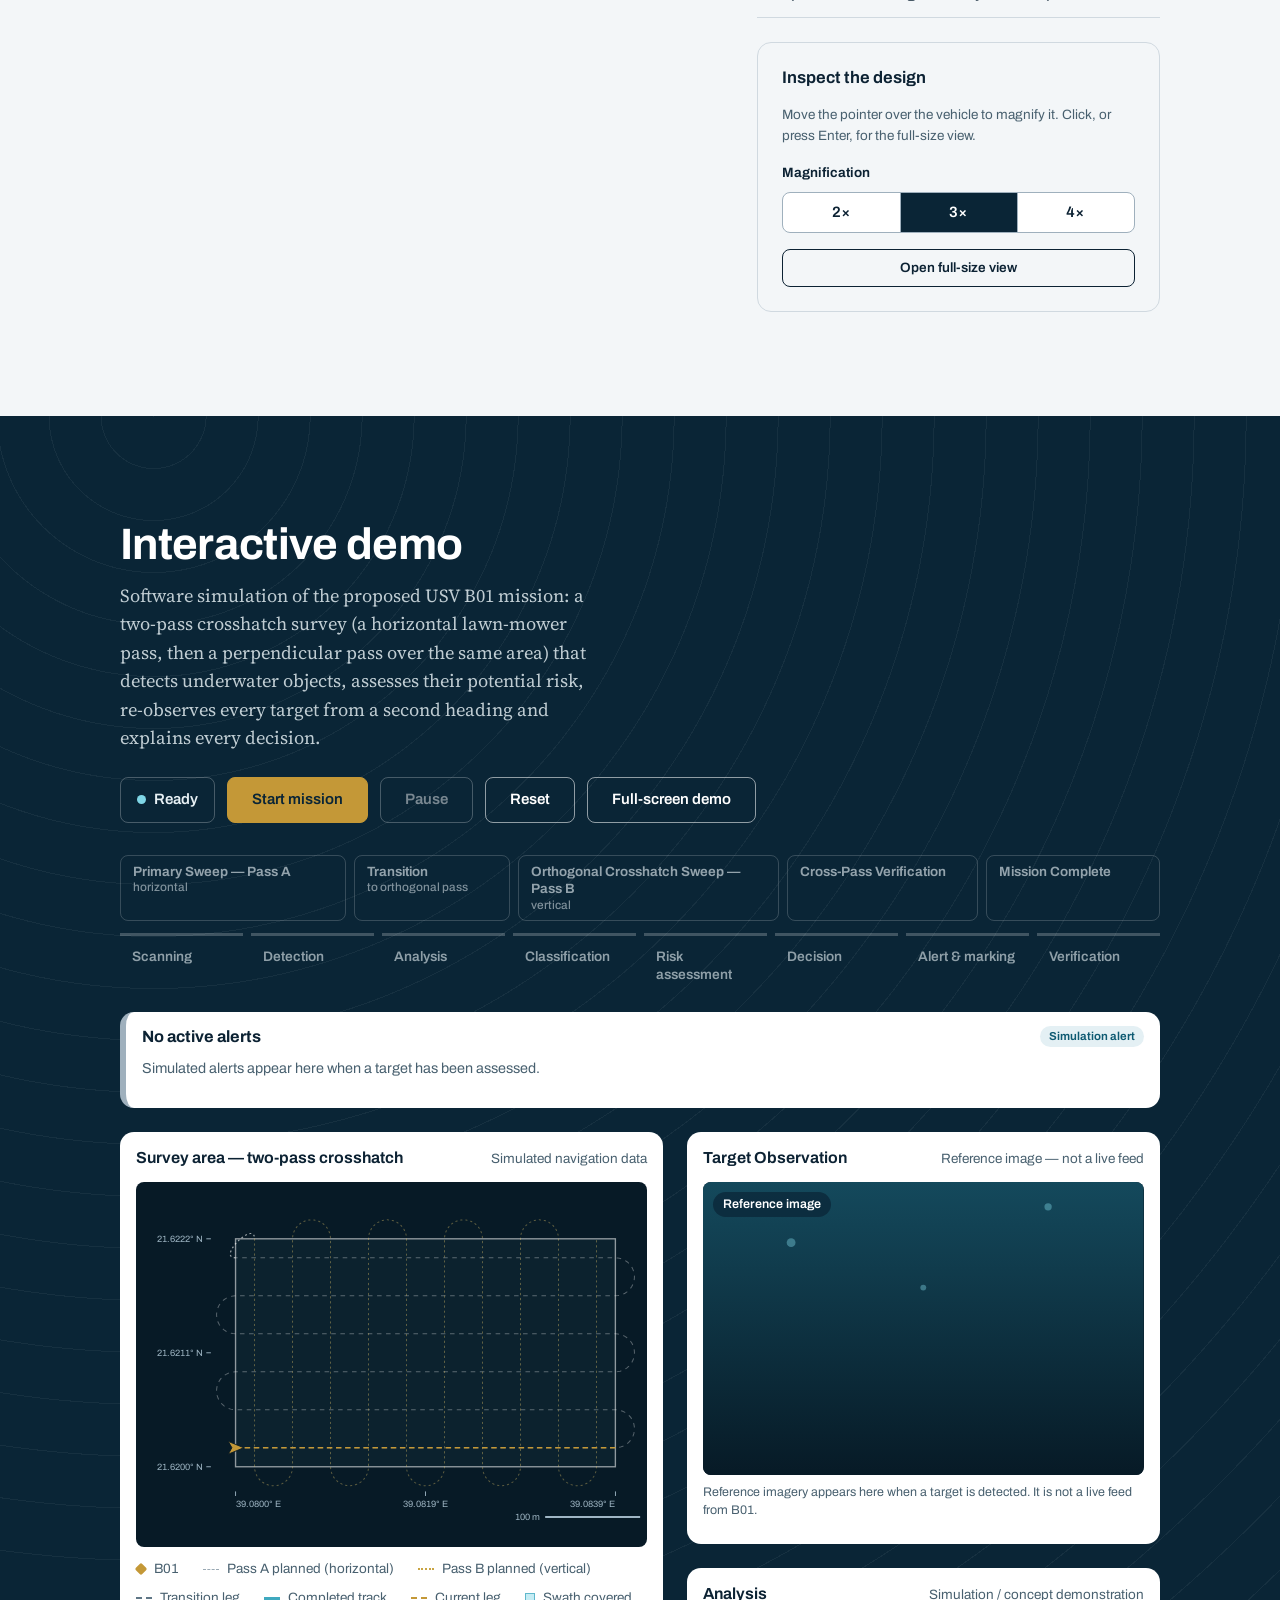
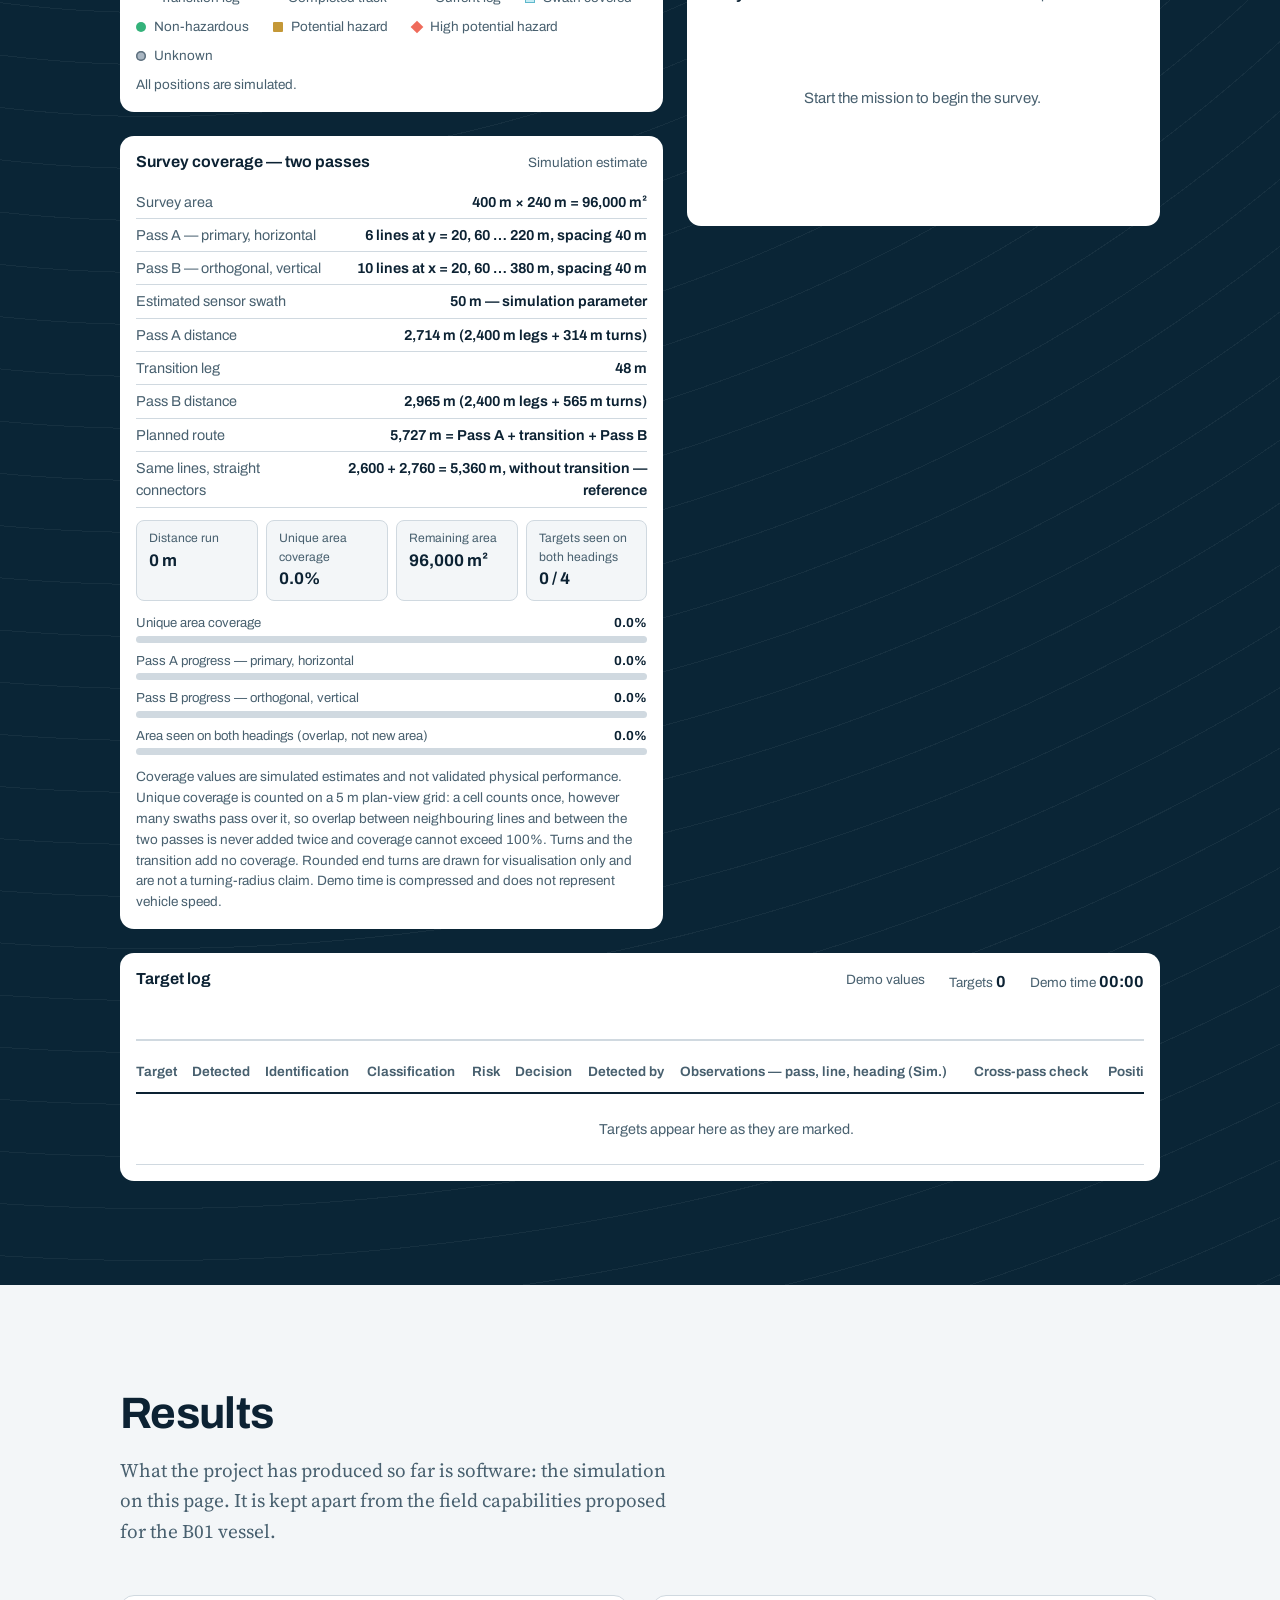
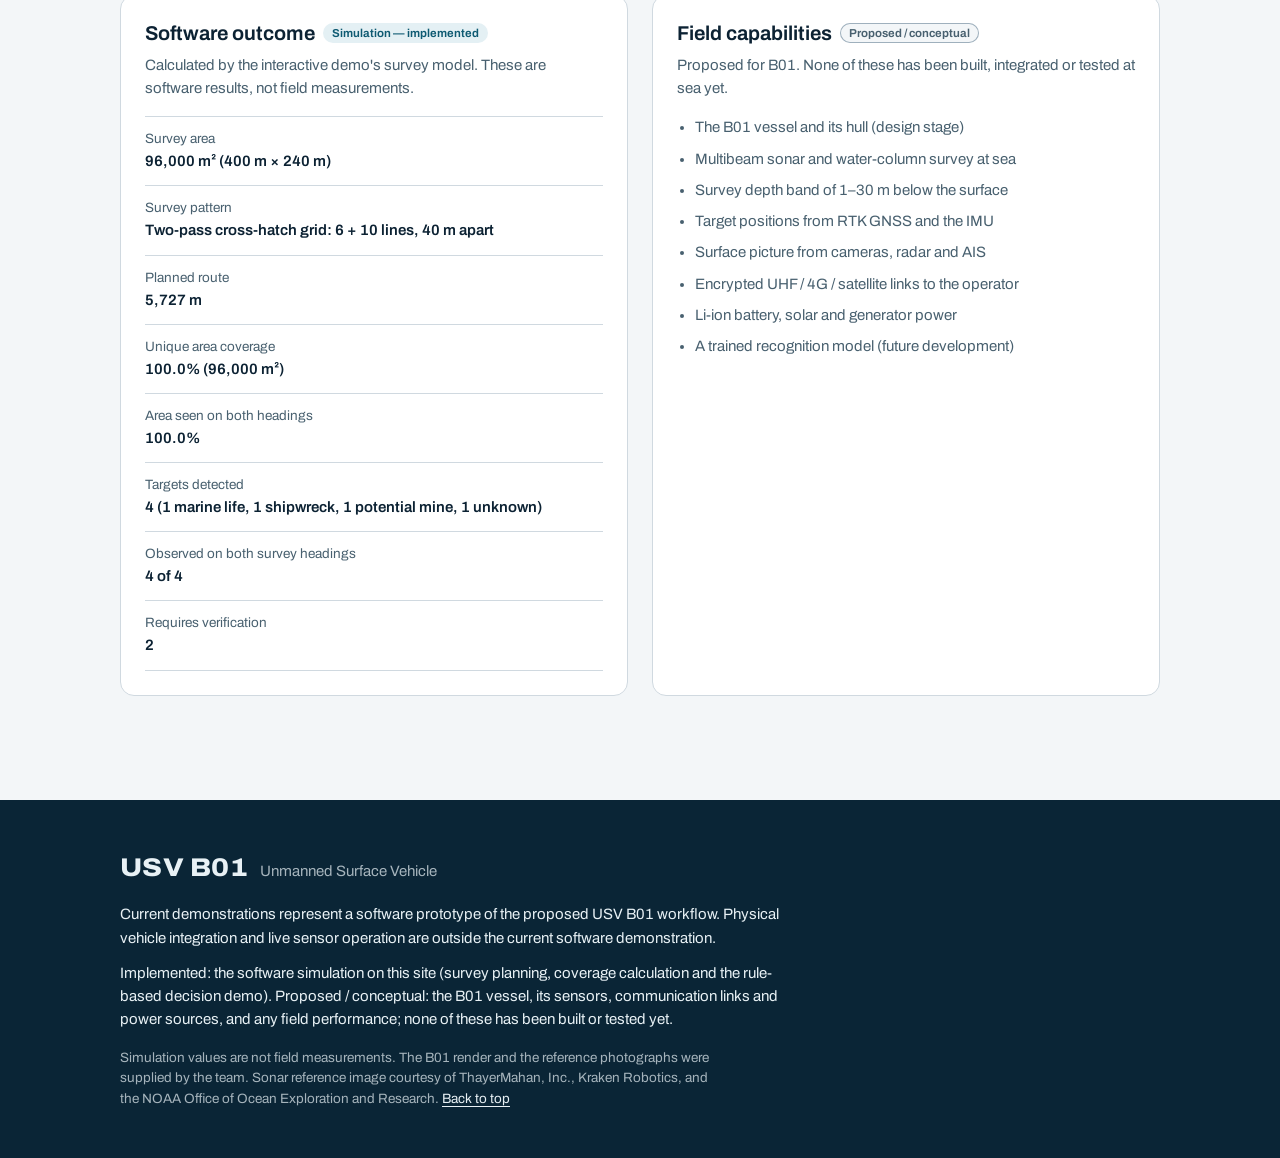
==== commit 6d529d9b: "Map note: keep only "All positions are simulated." The Red Sea mention under the survey map is remov" ====
--- a/index.html
+++ b/index.html
@@ -7,10 +7,10 @@
 <meta name="description" content="USV B01 is an unmanned surface vehicle concept for detecting naval mines and other underwater hazards: a cross-hatch grid survey from the water surface with multibeam sonar, explainable risk assessment and an interactive software simulation.">
 <meta name="theme-color" content="#0a2536">
 <link rel="icon" href="favicon.svg" type="image/svg+xml">
-<link rel="stylesheet" href="css/tokens.css?v=20261113b">
-<link rel="stylesheet" href="css/base.css?v=20261113b">
-<link rel="stylesheet" href="css/components.css?v=20261113b">
-<link rel="stylesheet" href="css/demo.css?v=20261113b">
+<link rel="stylesheet" href="css/tokens.css?v=20261113c">
+<link rel="stylesheet" href="css/base.css?v=20261113c">
+<link rel="stylesheet" href="css/components.css?v=20261113c">
+<link rel="stylesheet" href="css/demo.css?v=20261113c">
 <script>document.documentElement.classList.add("js");</script>
 </head>
 <body id="top">
@@ -619,9 +619,9 @@
   </div>
 </dialog>
 
-<script src="js/main.js?v=20261113b" defer></script>
-<script src="js/auv-viewer.js?v=20261113b" defer></script>
-<script src="js/survey-model.js?v=20261113b" defer></script>
-<script src="js/demo.js?v=20261113b" defer></script>
+<script src="js/main.js?v=20261113c" defer></script>
+<script src="js/auv-viewer.js?v=20261113c" defer></script>
+<script src="js/survey-model.js?v=20261113c" defer></script>
+<script src="js/demo.js?v=20261113c" defer></script>
 </body>
 </html>
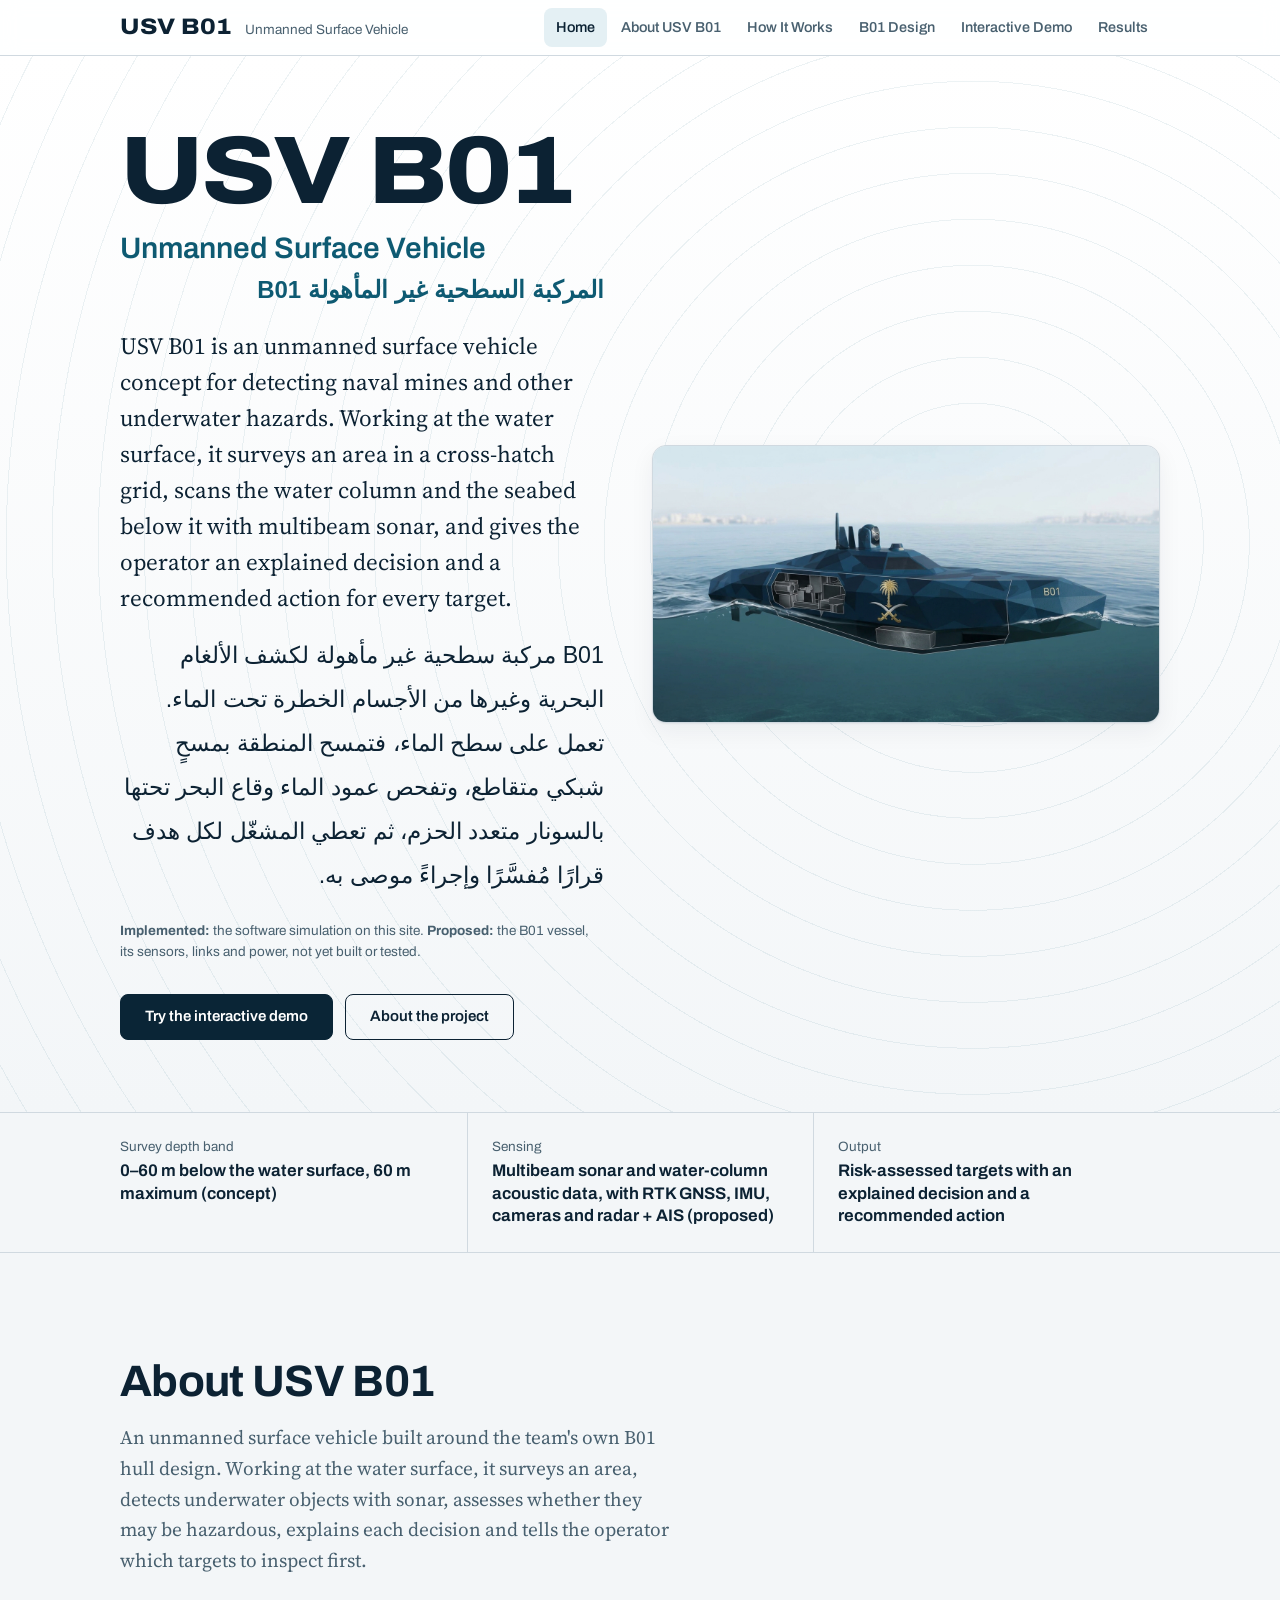
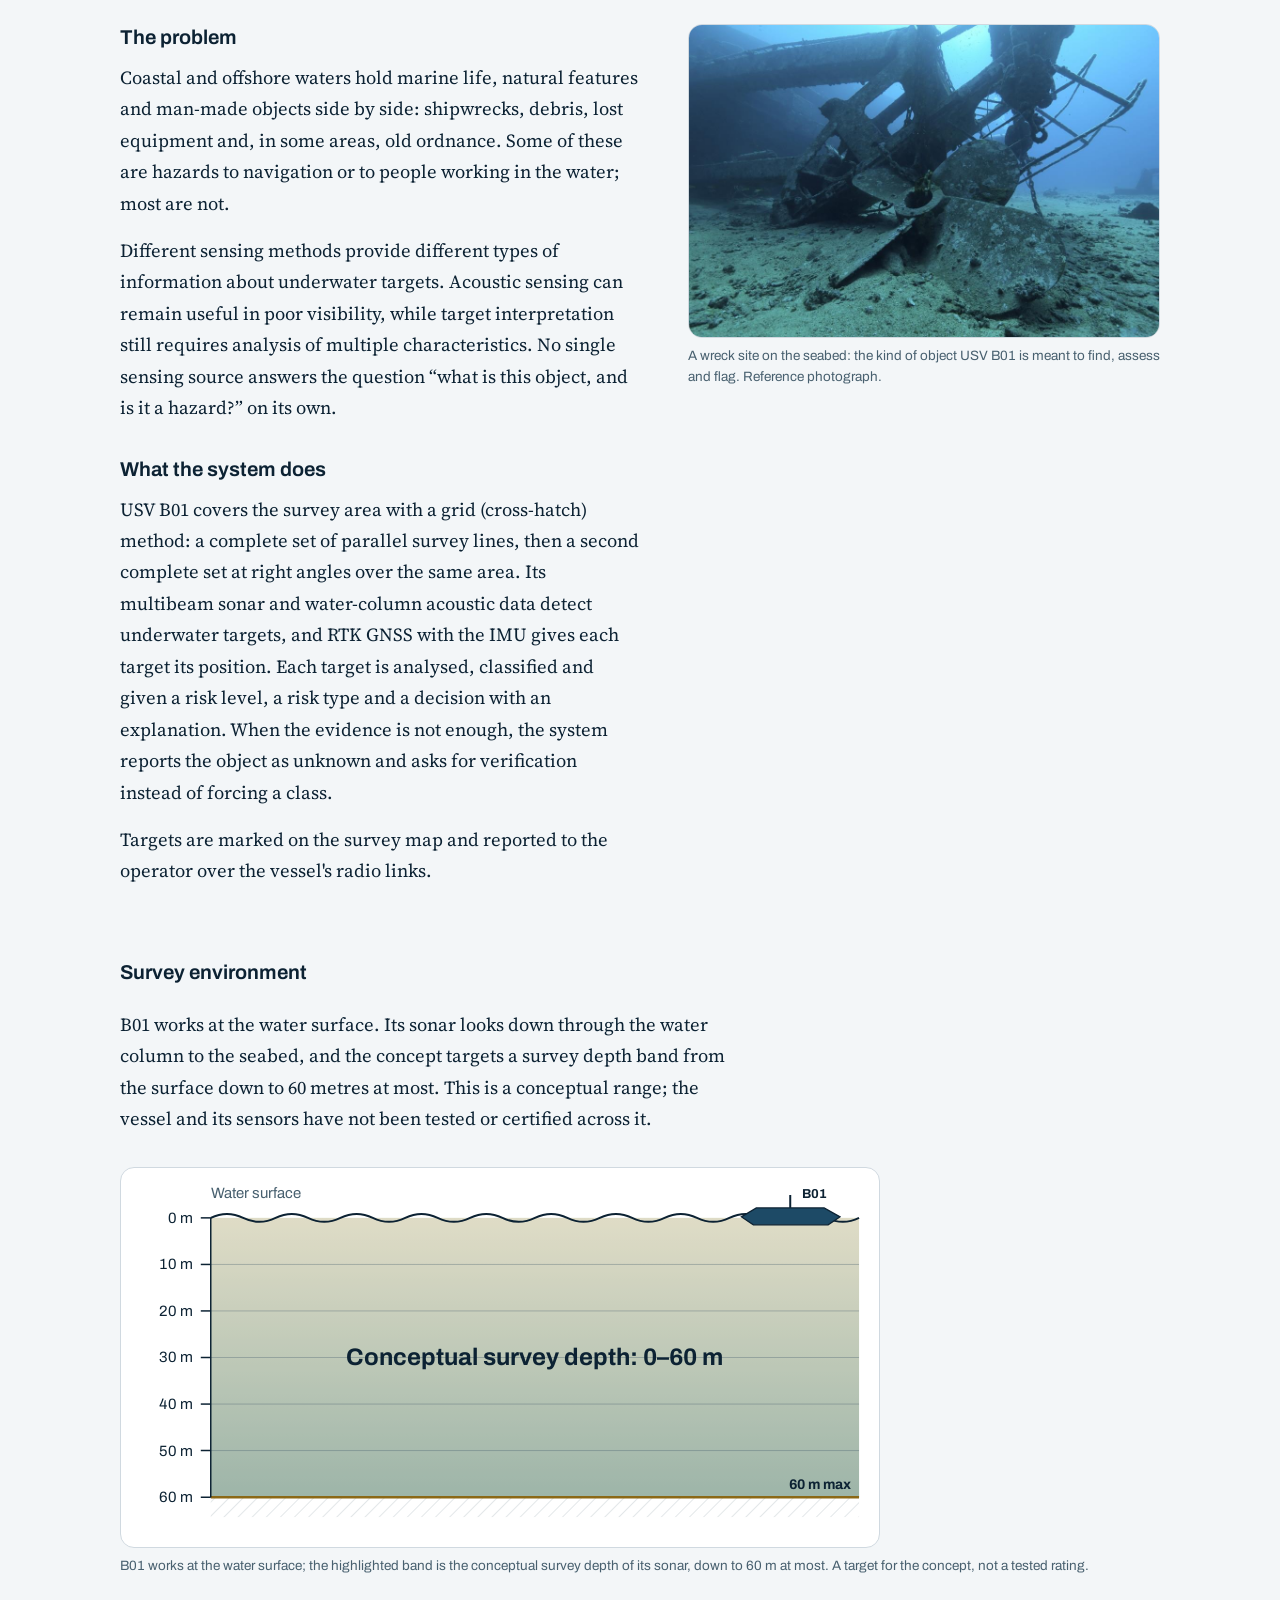
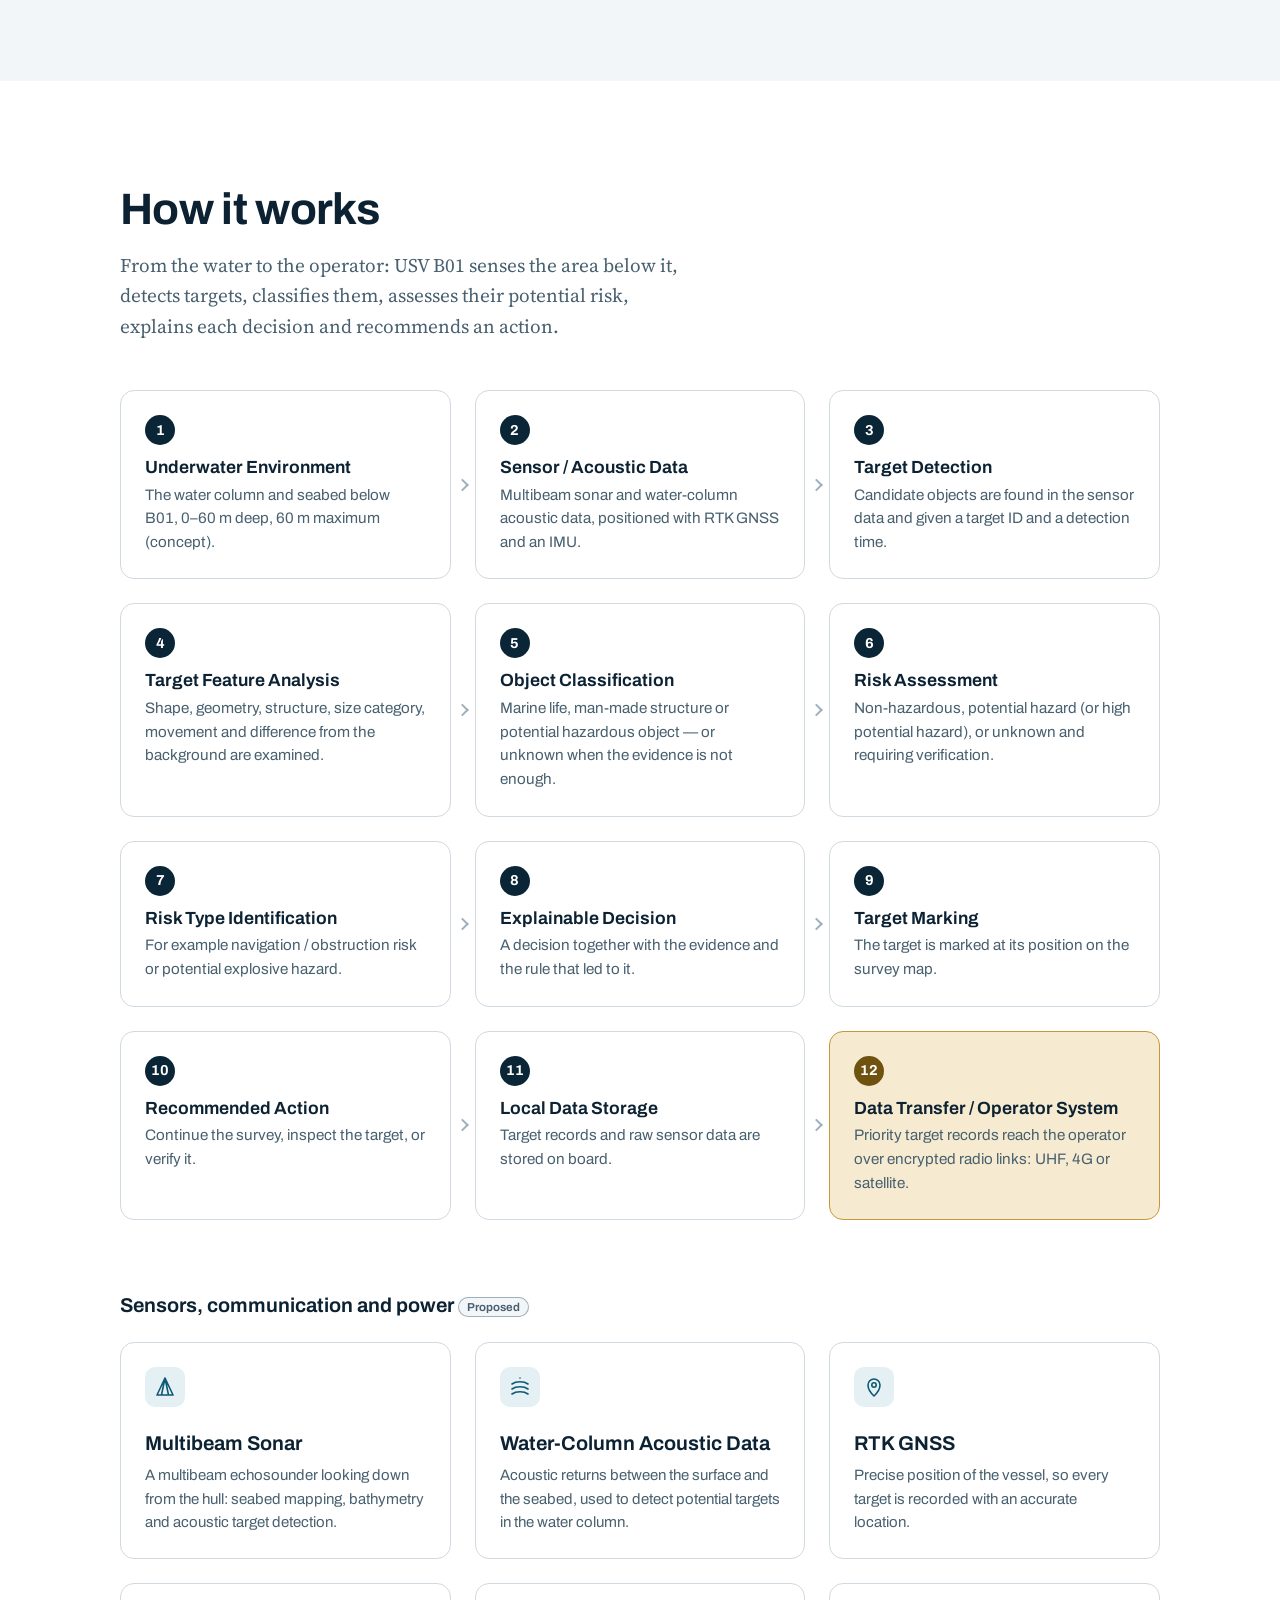
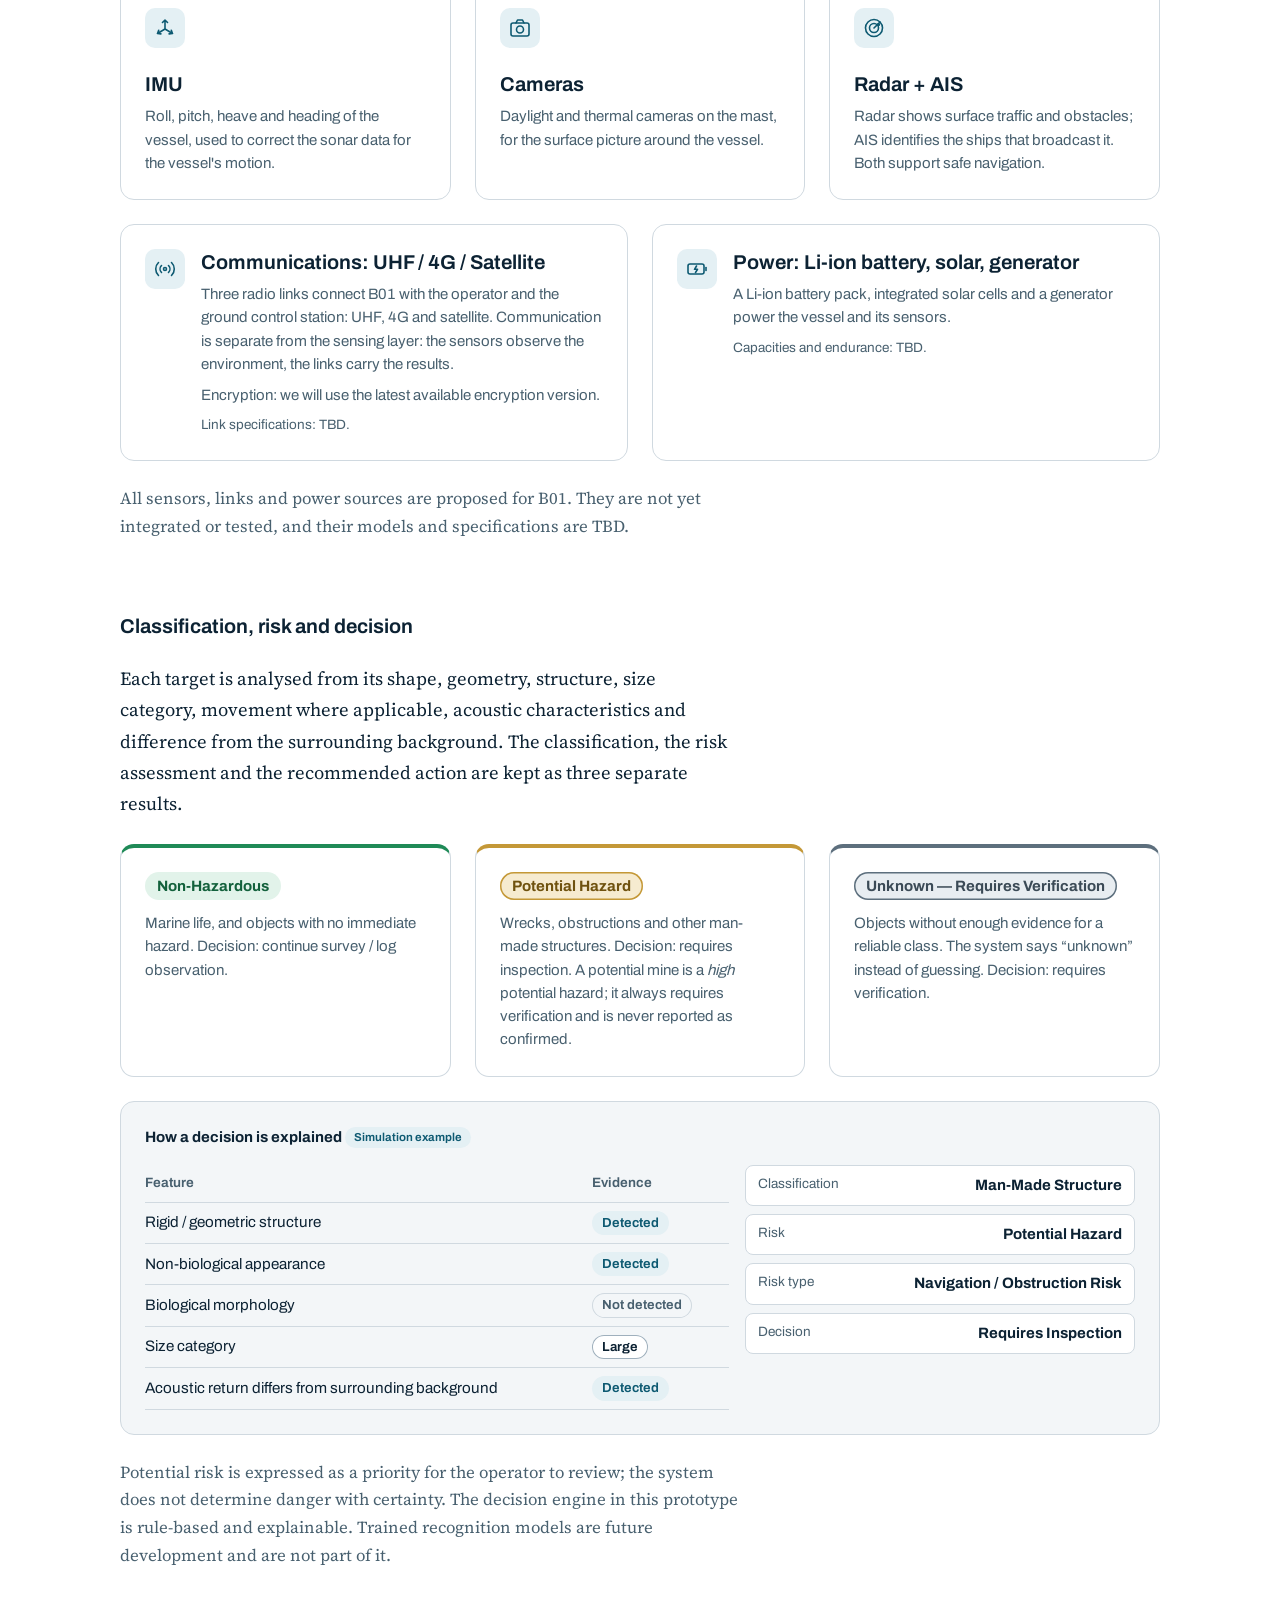
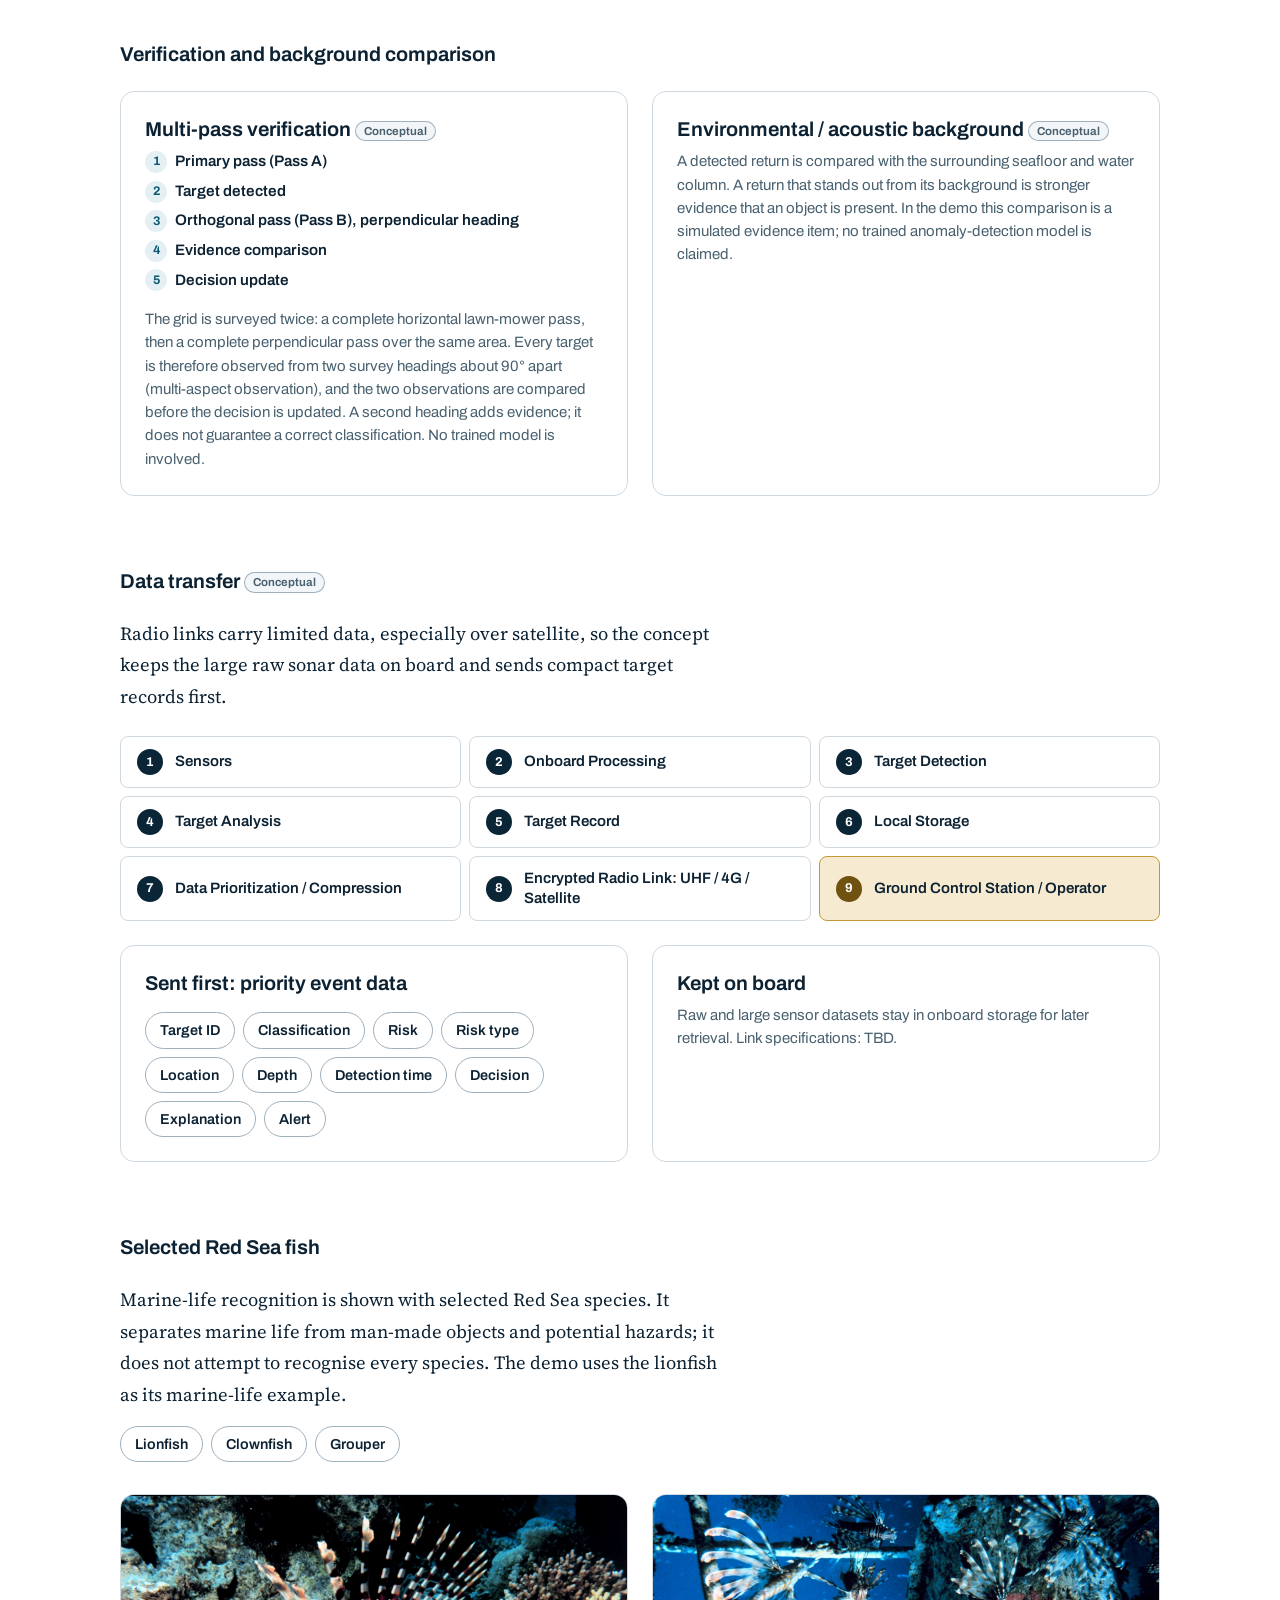
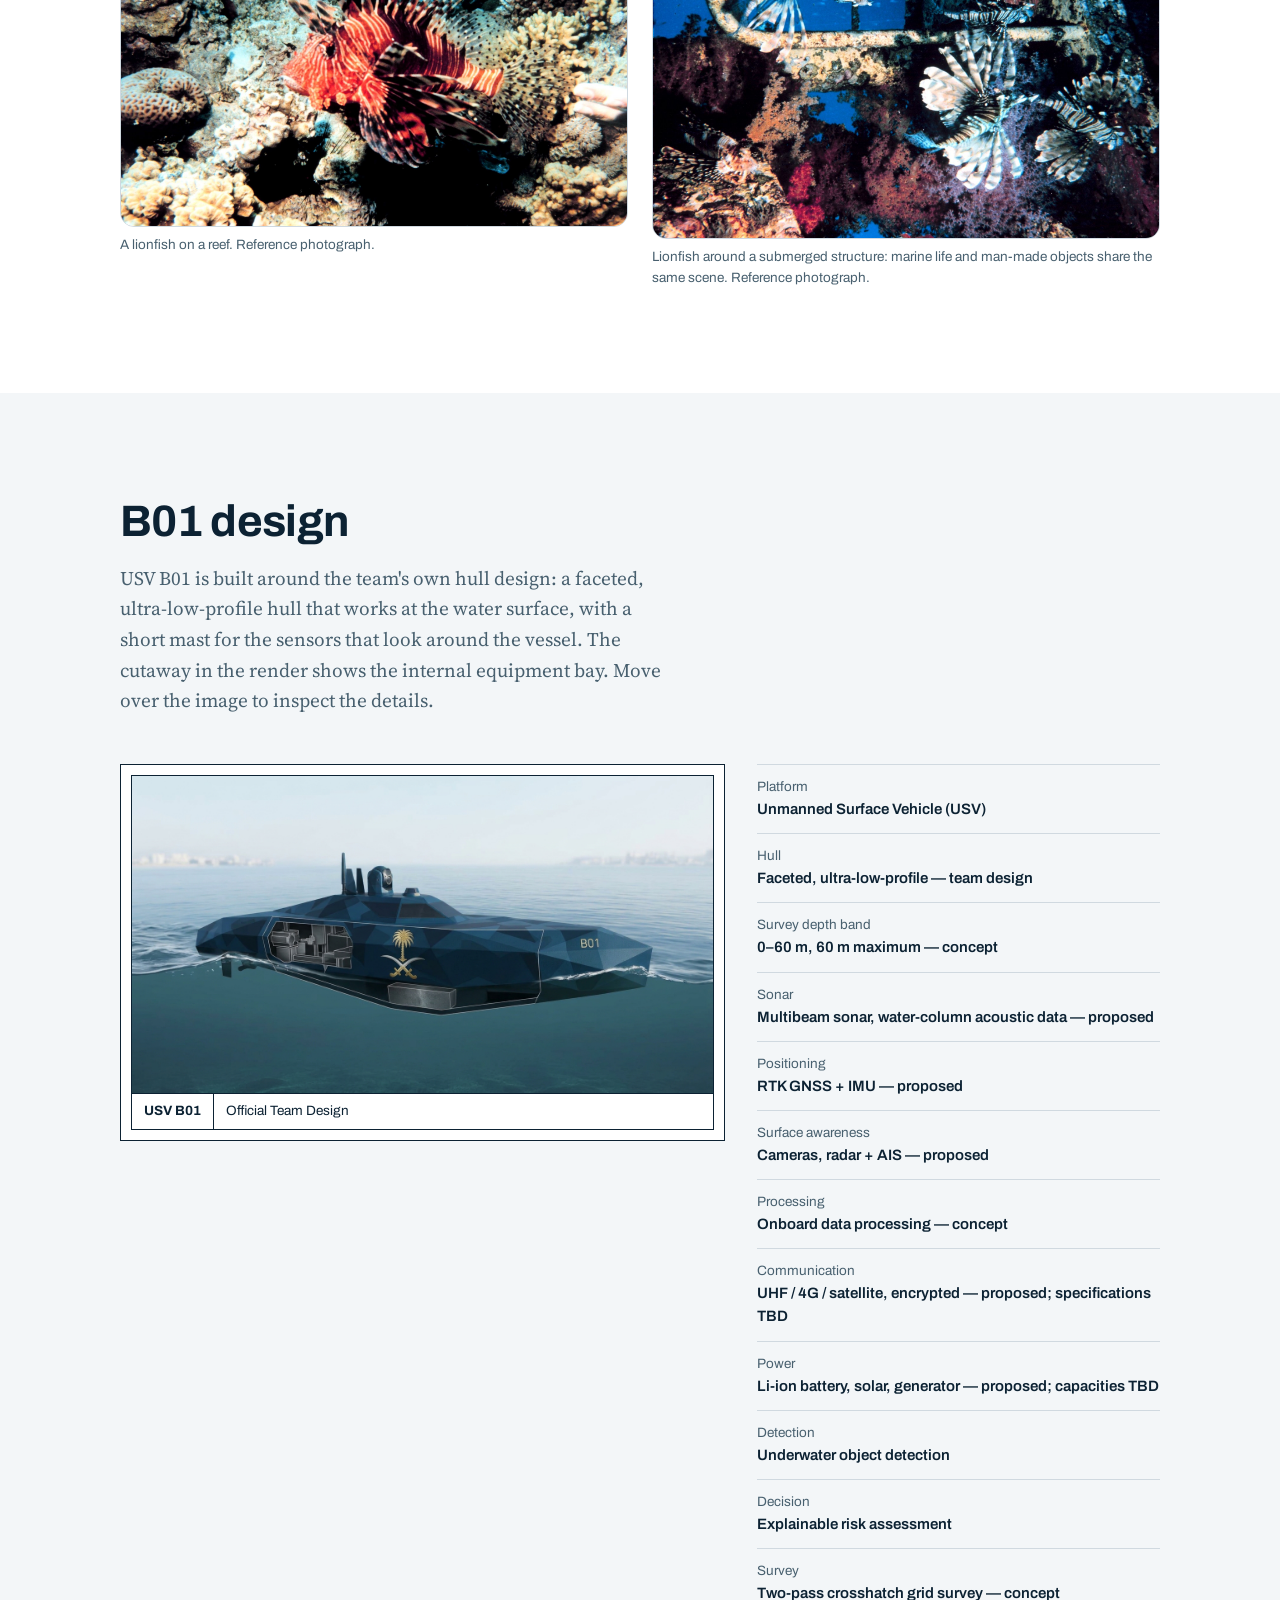
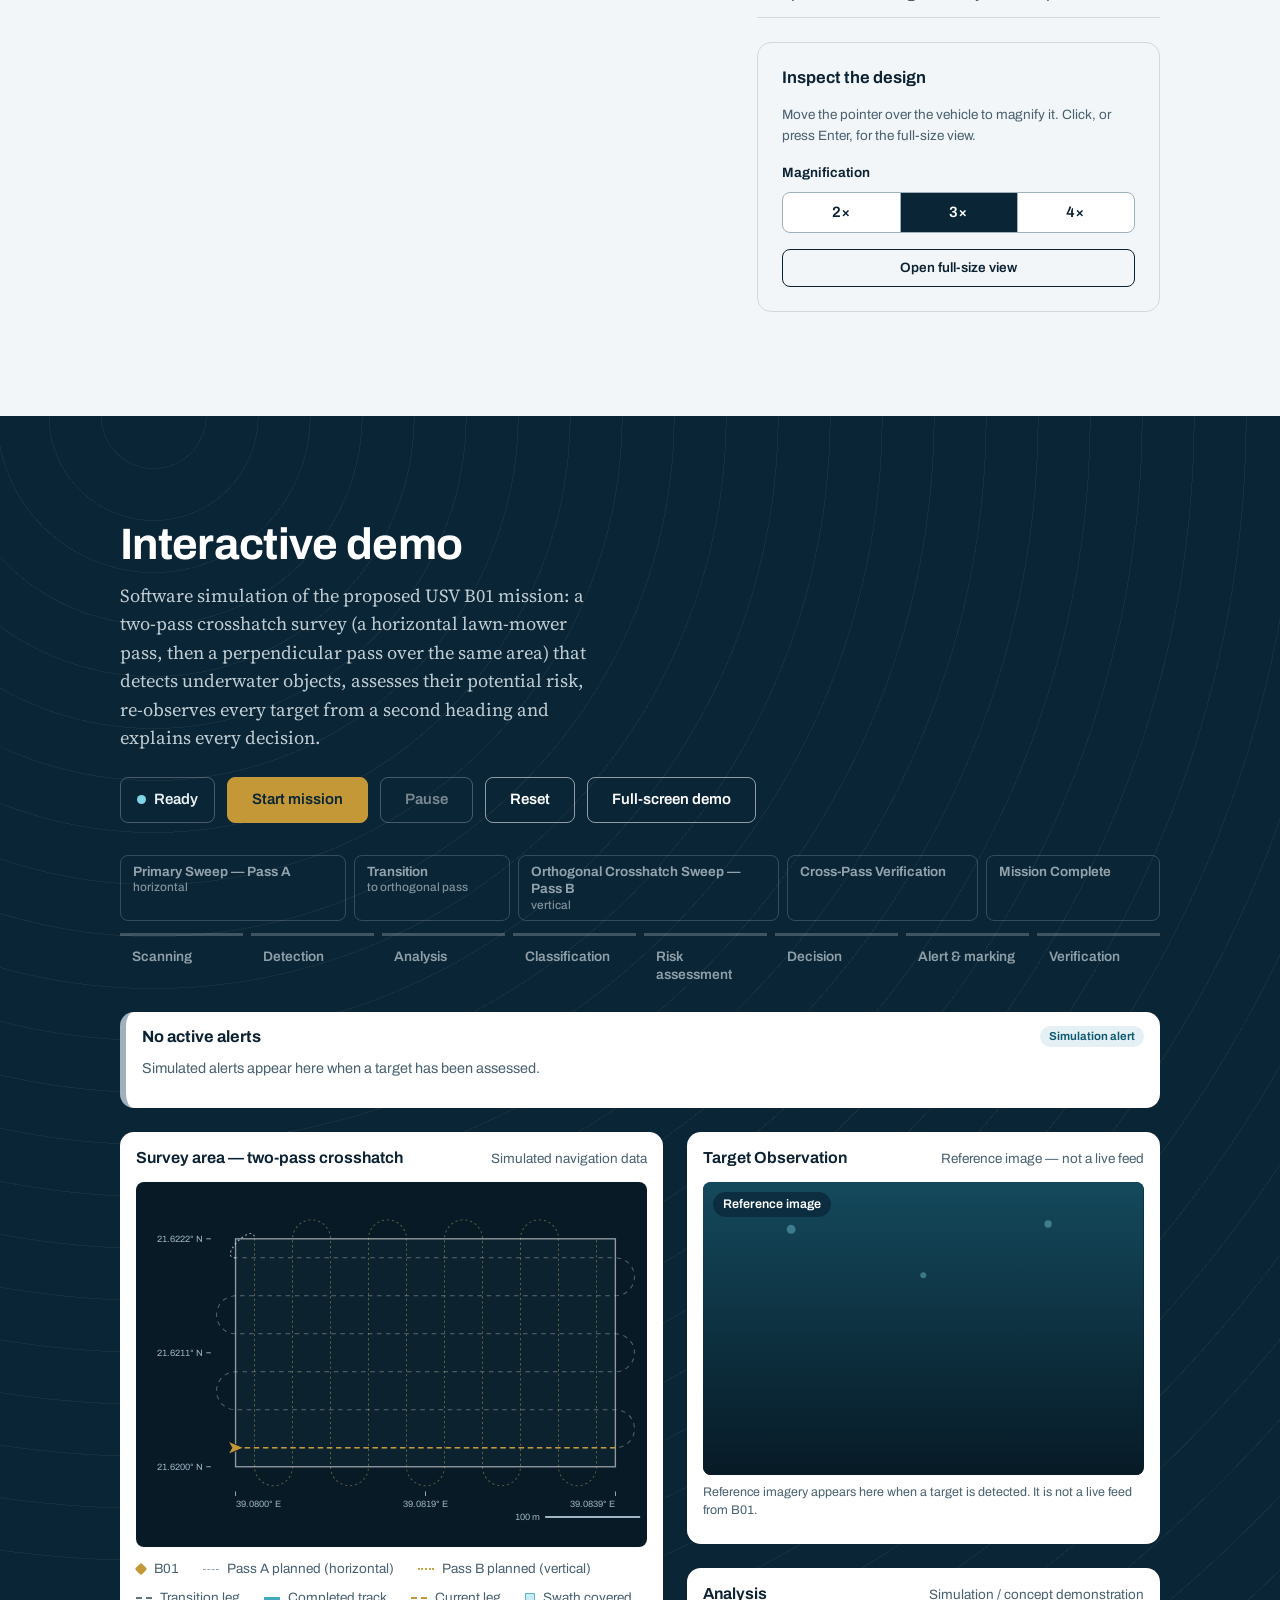
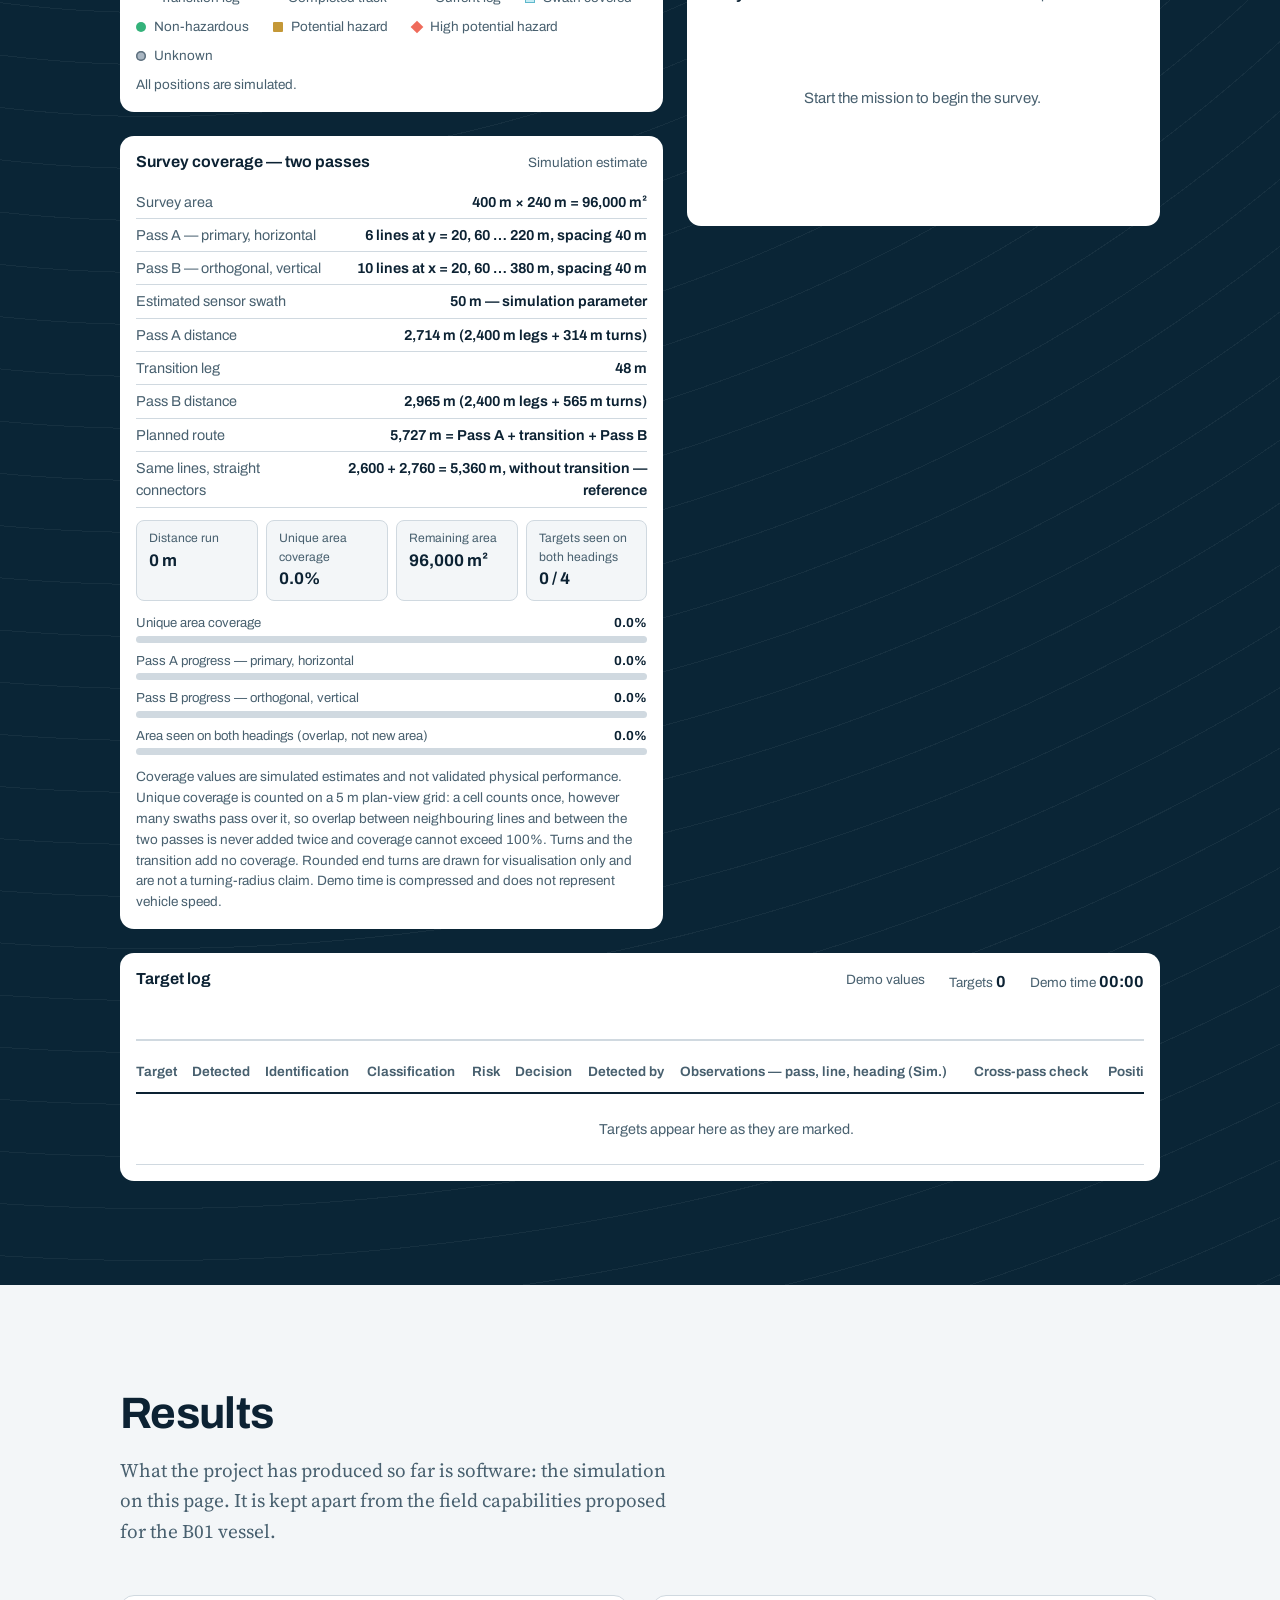
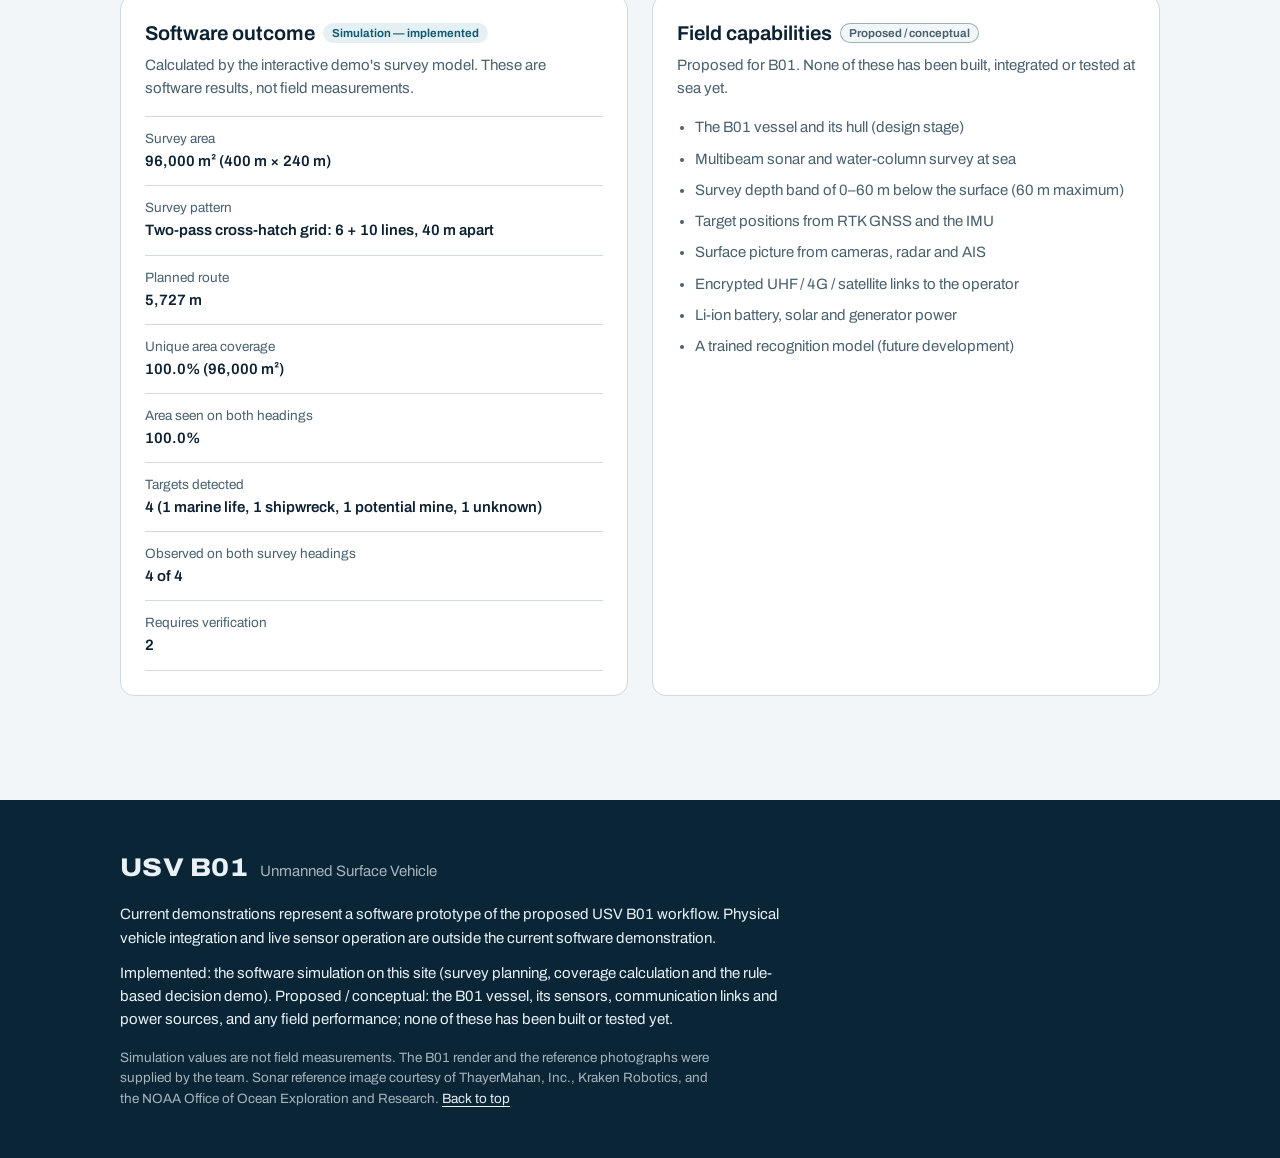
==== commit 5d0f4935: "Survey depth band: 0-60 m, 60 m maximum (concept) Replaces the earlier 1-30 m band everywhere: facts" ====
--- a/index.html
+++ b/index.html
@@ -64,7 +64,7 @@
   <div class="facts-strip">
     <div class="container">
       <dl>
-        <div><dt>Survey depth band</dt><dd>1–30 m below the water surface (concept)</dd></div>
+        <div><dt>Survey depth band</dt><dd>0–60 m below the water surface, 60 m maximum (concept)</dd></div>
         <div><dt>Sensing</dt><dd>Multibeam sonar and water-column acoustic data, with RTK GNSS, IMU, cameras and radar + AIS (proposed)</dd></div>
         <div><dt>Output</dt><dd>Risk-assessed targets with an explained decision and a recommended action</dd></div>
       </dl>
@@ -101,12 +101,12 @@
 
       <h3 class="subhead">Survey environment</h3>
       <div class="prose">
-        <p>B01 works at the water surface. Its sonar looks down through the water column to the seabed, and the concept targets a survey depth band of 1–30 metres below the surface. This is a conceptual range; the vessel and its sensors have not been tested or certified across it.</p>
+        <p>B01 works at the water surface. Its sonar looks down through the water column to the seabed, and the concept targets a survey depth band from the surface down to 60 metres at most. This is a conceptual range; the vessel and its sensors have not been tested or certified across it.</p>
       </div>
       <figure class="figure depth mt-6">
         <svg viewBox="0 0 760 380" role="img" aria-labelledby="depth-title depth-desc">
           <title id="depth-title">Conceptual survey depth band</title>
-          <desc id="depth-desc">A water column diagram from the surface to 30 m. B01 sits at the surface; the band from 1 m to 30 m below the surface is highlighted as the conceptual survey depth band of its sonar.</desc>
+          <desc id="depth-desc">A water column diagram from the surface to 60 m. B01 sits at the surface; the band from the surface down to 60 m, the maximum, is highlighted as the conceptual survey depth band of its sonar.</desc>
           <defs>
             <linearGradient id="water" x1="0" y1="0" x2="0" y2="1">
               <stop offset="0" stop-color="#e8f4f8"/>
@@ -117,7 +117,7 @@
             </pattern>
           </defs>
           <rect x="90" y="50" width="650" height="280" fill="url(#water)"/>
-          <rect x="90" y="59.3" width="650" height="270.7" fill="#c49837" fill-opacity="0.26"/>
+          <rect x="90" y="50" width="650" height="280" fill="#c49837" fill-opacity="0.26"/>
           <rect x="90" y="330" width="650" height="20" fill="url(#hatch)"/>
           <g stroke="#48606f" stroke-width="1" opacity="0.35">
             <line x1="90" y1="96.7" x2="740" y2="96.7"/>
@@ -127,7 +127,6 @@
             <line x1="90" y1="283.3" x2="740" y2="283.3"/>
           </g>
           <g stroke="#8b6816" stroke-width="2.5">
-            <line x1="90" y1="59.3" x2="740" y2="59.3"/>
             <line x1="90" y1="330" x2="740" y2="330"/>
           </g>
           <path d="M90 50 q16.25 -8 32.5 0 t32.5 0 t32.5 0 t32.5 0 t32.5 0 t32.5 0 t32.5 0 t32.5 0 t32.5 0 t32.5 0 t32.5 0 t32.5 0 t32.5 0 t32.5 0 t32.5 0 t32.5 0 t32.5 0 t32.5 0 t32.5 0 t32.5 0" fill="none" stroke="#0c2233" stroke-width="2"/>
@@ -143,16 +142,15 @@
           </g>
           <g font-size="15" text-anchor="end">
             <text x="72" y="55">0 m</text>
-            <text x="72" y="101.7">5 m</text>
-            <text x="72" y="148.3">10 m</text>
-            <text x="72" y="195">15 m</text>
-            <text x="72" y="241.7">20 m</text>
-            <text x="72" y="288.3">25 m</text>
-            <text x="72" y="335">30 m</text>
+            <text x="72" y="101.7">10 m</text>
+            <text x="72" y="148.3">20 m</text>
+            <text x="72" y="195">30 m</text>
+            <text x="72" y="241.7">40 m</text>
+            <text x="72" y="288.3">50 m</text>
+            <text x="72" y="335">60 m</text>
           </g>
           <g font-size="14" font-weight="700" text-anchor="end" class="depth__range">
-            <text x="732" y="77">1 m</text>
-            <text x="732" y="322">30 m</text>
+            <text x="732" y="322">60 m max</text>
           </g>
           <text x="90" y="30" font-size="15" class="depth__muted">Water surface</text>
           <g aria-hidden="true">
@@ -160,9 +158,9 @@
             <polygon points="622,49 637,40 705,40 721,49 709,57 634,57" fill="#1d4a66" stroke="#0c2233" stroke-width="1.2"/>
             <text x="683" y="30" font-size="13" font-weight="700">B01</text>
           </g>
-          <text x="415" y="198" font-size="24" font-weight="700" text-anchor="middle">Conceptual survey depth: 1–30 m</text>
+          <text x="415" y="198" font-size="24" font-weight="700" text-anchor="middle">Conceptual survey depth: 0–60 m</text>
         </svg>
-        <figcaption>B01 works at the water surface; the highlighted band is the conceptual survey depth of its sonar. A target for the concept, not a tested rating.</figcaption>
+        <figcaption>B01 works at the water surface; the highlighted band is the conceptual survey depth of its sonar, down to 60 m at most. A target for the concept, not a tested rating.</figcaption>
       </figure>
     </div>
   </section>
@@ -176,7 +174,7 @@
       </div>
 
       <ol class="flow flow--end">
-        <li><h3>Underwater Environment</h3><p>The water column and seabed below B01, 1–30 m deep (concept).</p></li>
+        <li><h3>Underwater Environment</h3><p>The water column and seabed below B01, 0–60 m deep, 60 m maximum (concept).</p></li>
         <li><h3>Sensor / Acoustic Data</h3><p>Multibeam sonar and water-column acoustic data, positioned with RTK GNSS and an IMU.</p></li>
         <li><h3>Target Detection</h3><p>Candidate objects are found in the sensor data and given a target ID and a detection time.</p></li>
         <li><h3>Target Feature Analysis</h3><p>Shape, geometry, structure, size category, movement and difference from the background are examined.</p></li>
@@ -376,7 +374,7 @@
                   <p class="sheet__info-title">USV B01</p>
                   <p class="sheet__info-sub">Unmanned Surface Vehicle</p>
                   <dl>
-                    <div><dt>Survey depth</dt><dd>1–30 m (concept)</dd></div>
+                    <div><dt>Survey depth</dt><dd>0–60 m (concept)</dd></div>
                     <div><dt>Sensing</dt><dd>Multibeam + water column</dd></div>
                   </dl>
                 </div>
@@ -390,7 +388,7 @@
           <dl class="spec">
             <div><dt>Platform</dt><dd>Unmanned Surface Vehicle (USV)</dd></div>
             <div><dt>Hull</dt><dd>Faceted, ultra-low-profile — team design</dd></div>
-            <div><dt>Survey depth band</dt><dd>1–30 m — concept</dd></div>
+            <div><dt>Survey depth band</dt><dd>0–60 m, 60 m maximum — concept</dd></div>
             <div><dt>Sonar</dt><dd>Multibeam sonar, water-column acoustic data — proposed</dd></div>
             <div><dt>Positioning</dt><dd>RTK GNSS + IMU — proposed</dd></div>
             <div><dt>Surface awareness</dt><dd>Cameras, radar + AIS — proposed</dd></div>
@@ -585,7 +583,7 @@
           <ul class="results__concept">
             <li>The B01 vessel and its hull (design stage)</li>
             <li>Multibeam sonar and water-column survey at sea</li>
-            <li>Survey depth band of 1–30 m below the surface</li>
+            <li>Survey depth band of 0–60 m below the surface (60 m maximum)</li>
             <li>Target positions from RTK GNSS and the IMU</li>
             <li>Surface picture from cameras, radar and AIS</li>
             <li>Encrypted UHF / 4G / satellite links to the operator</li>
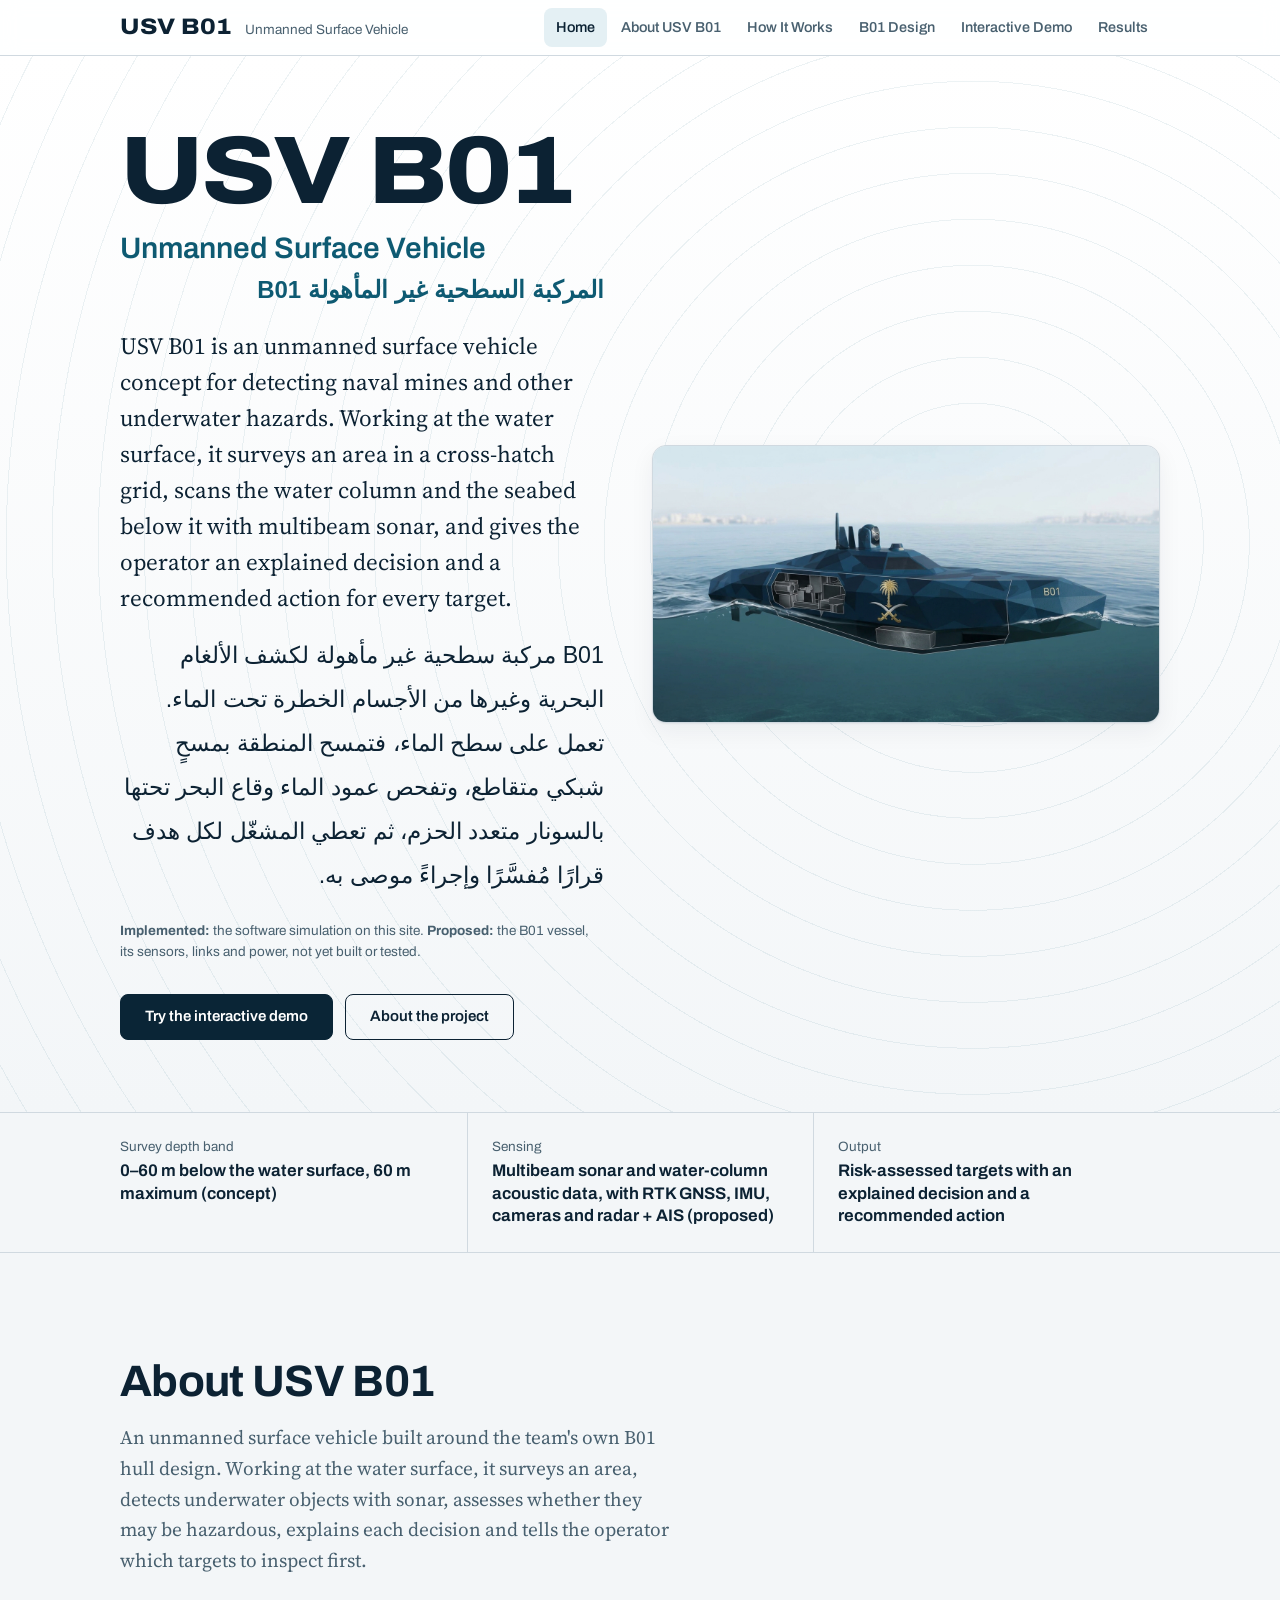
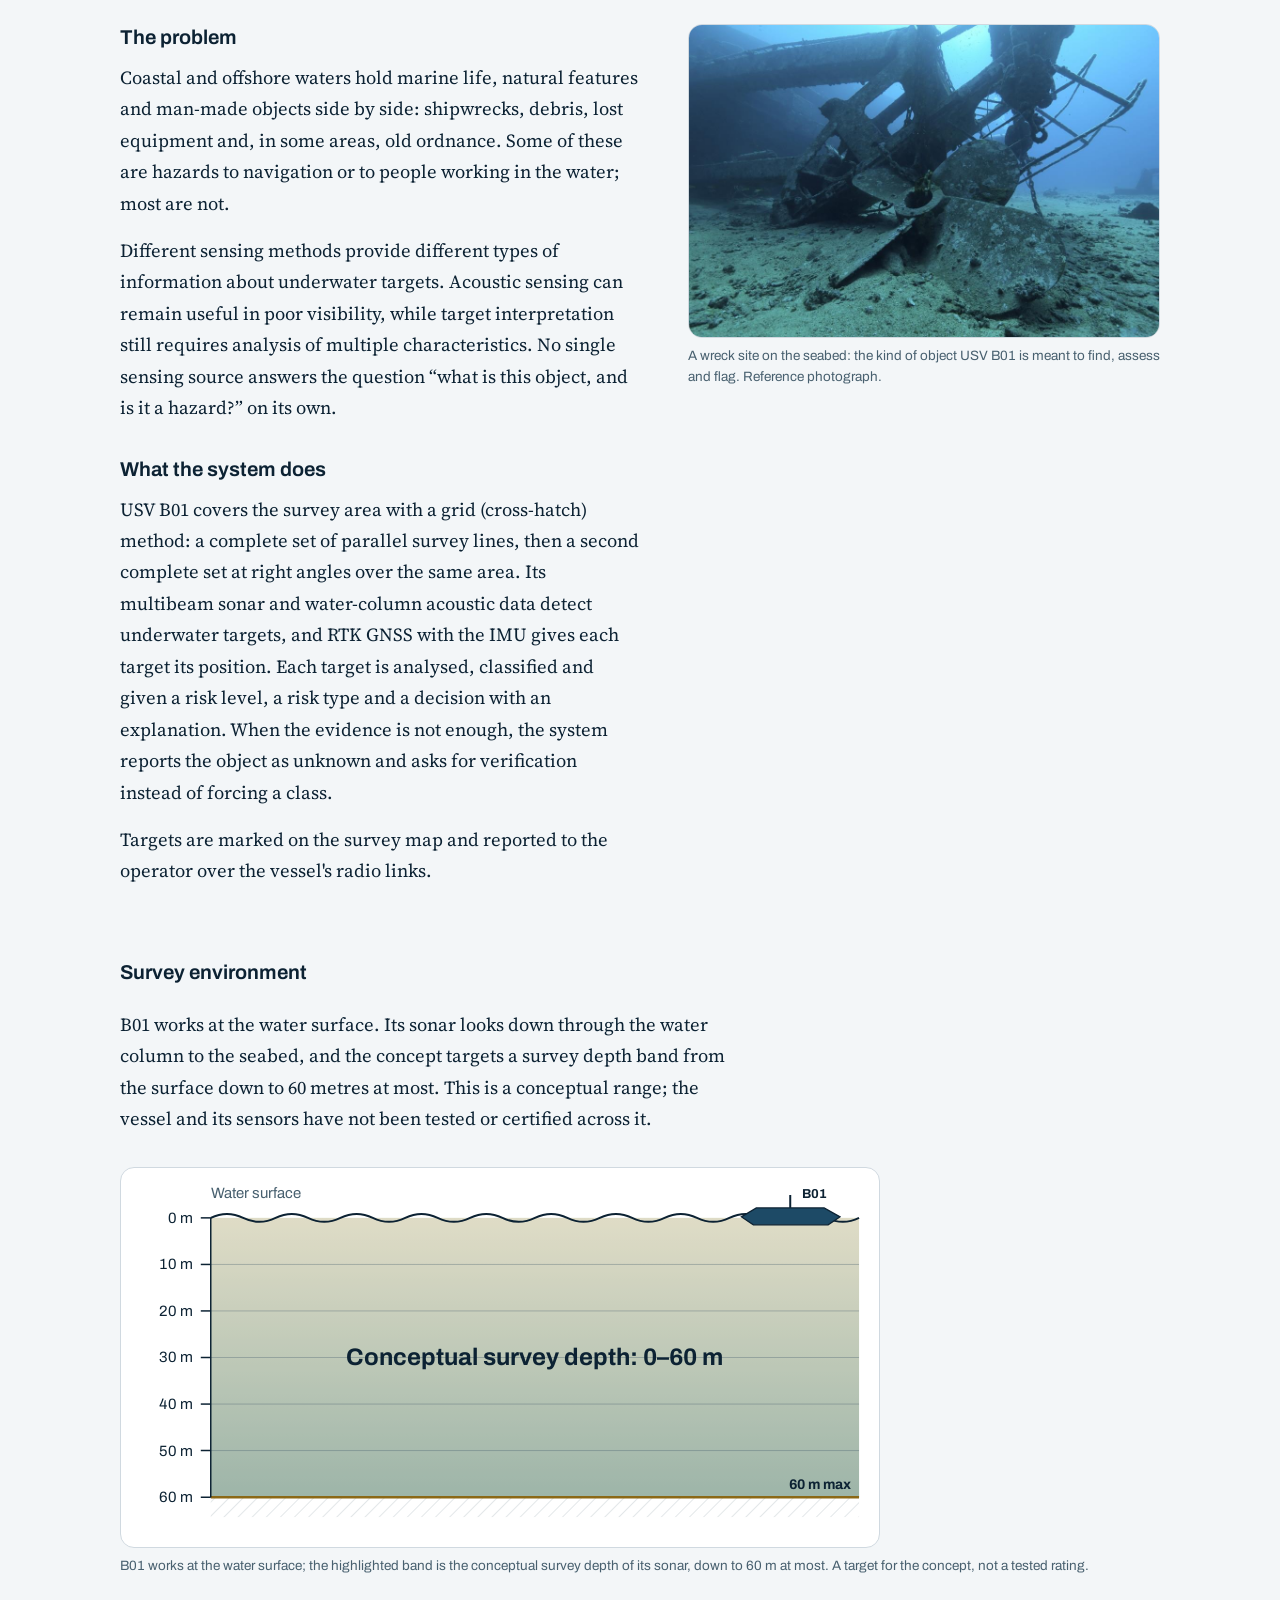
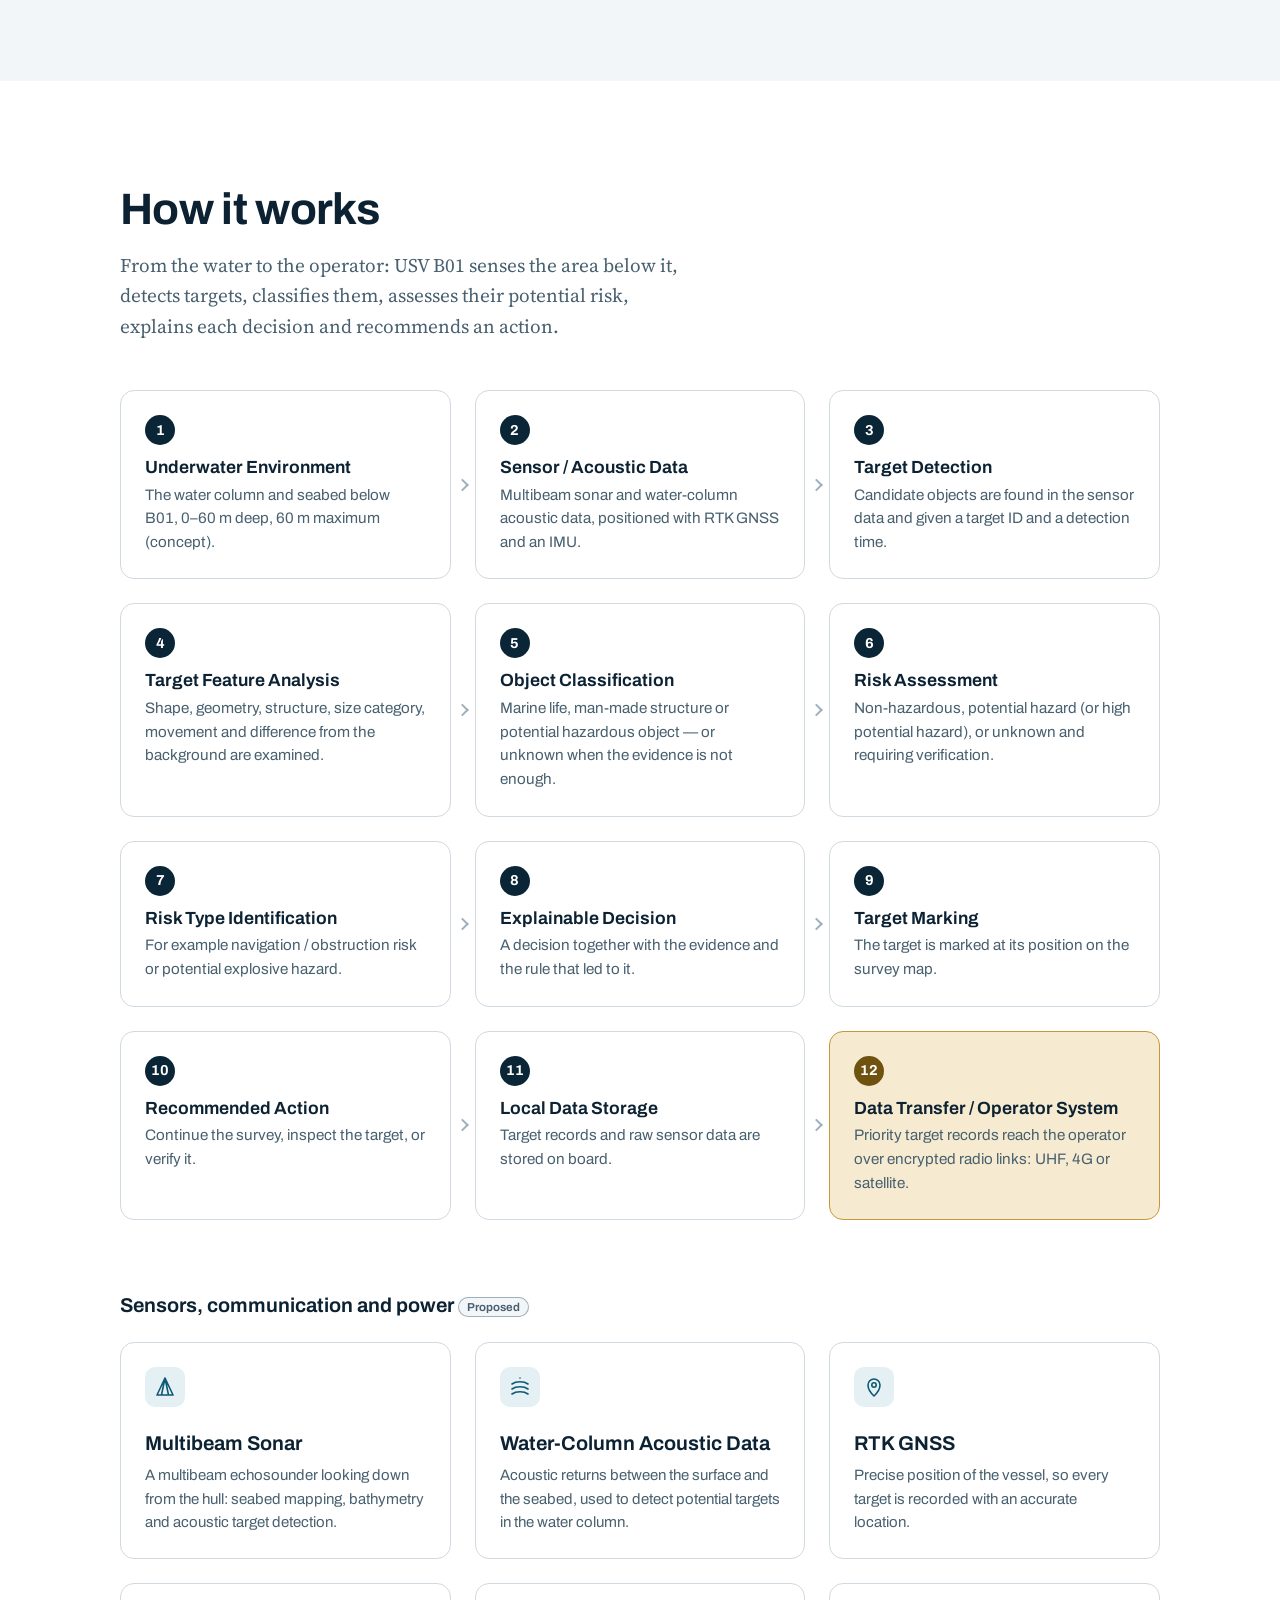
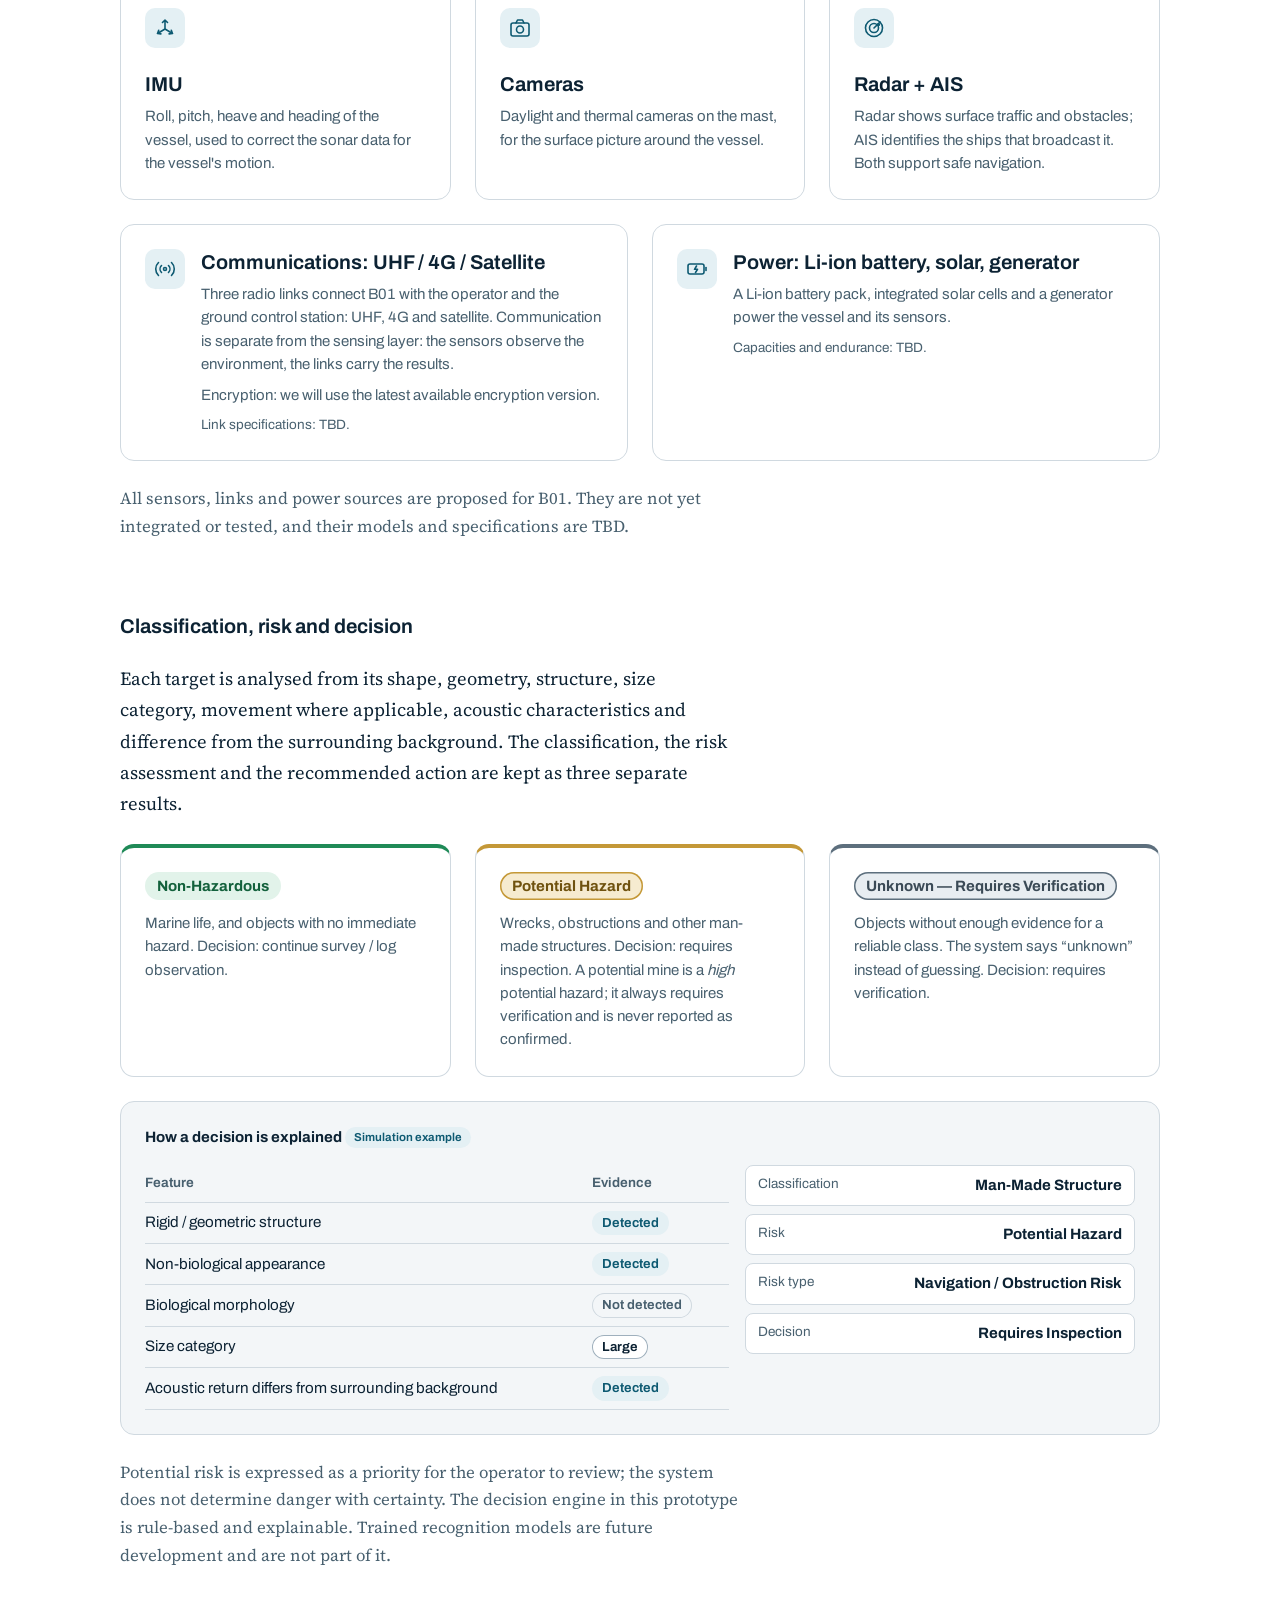
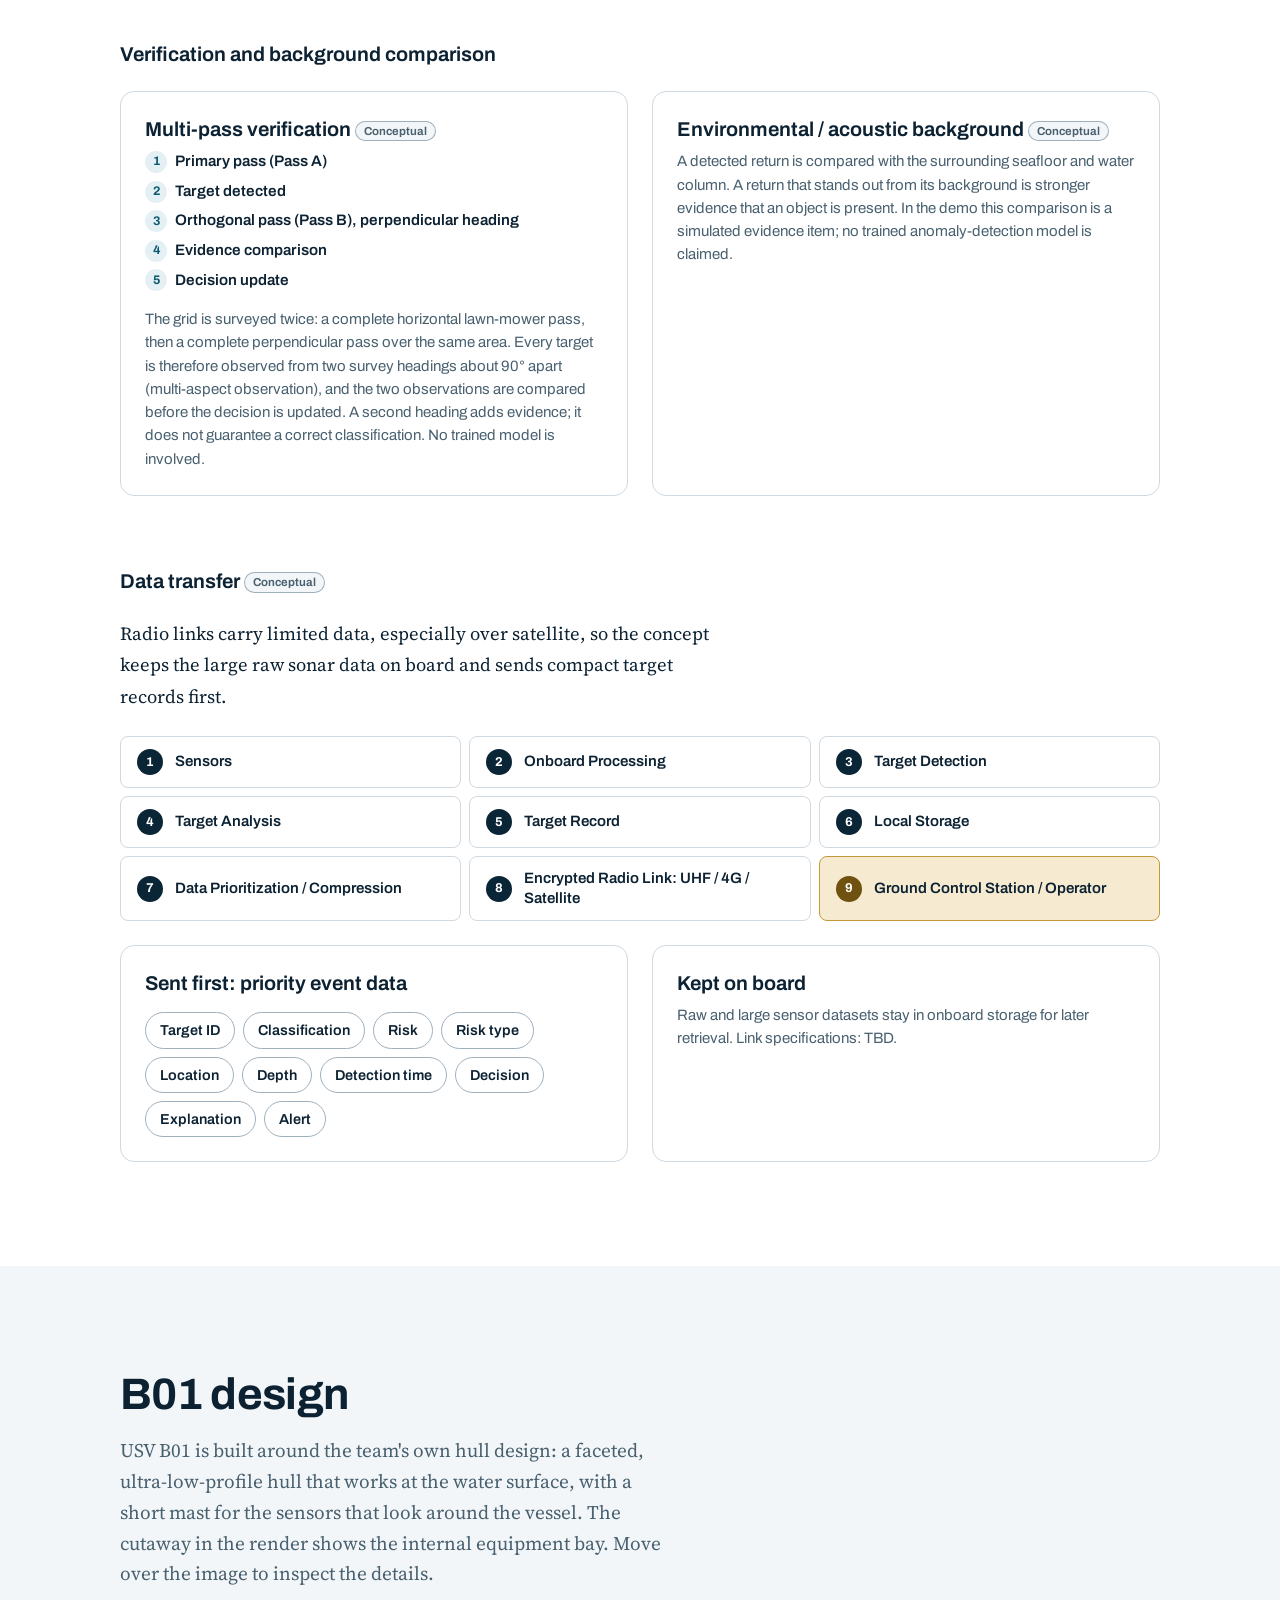
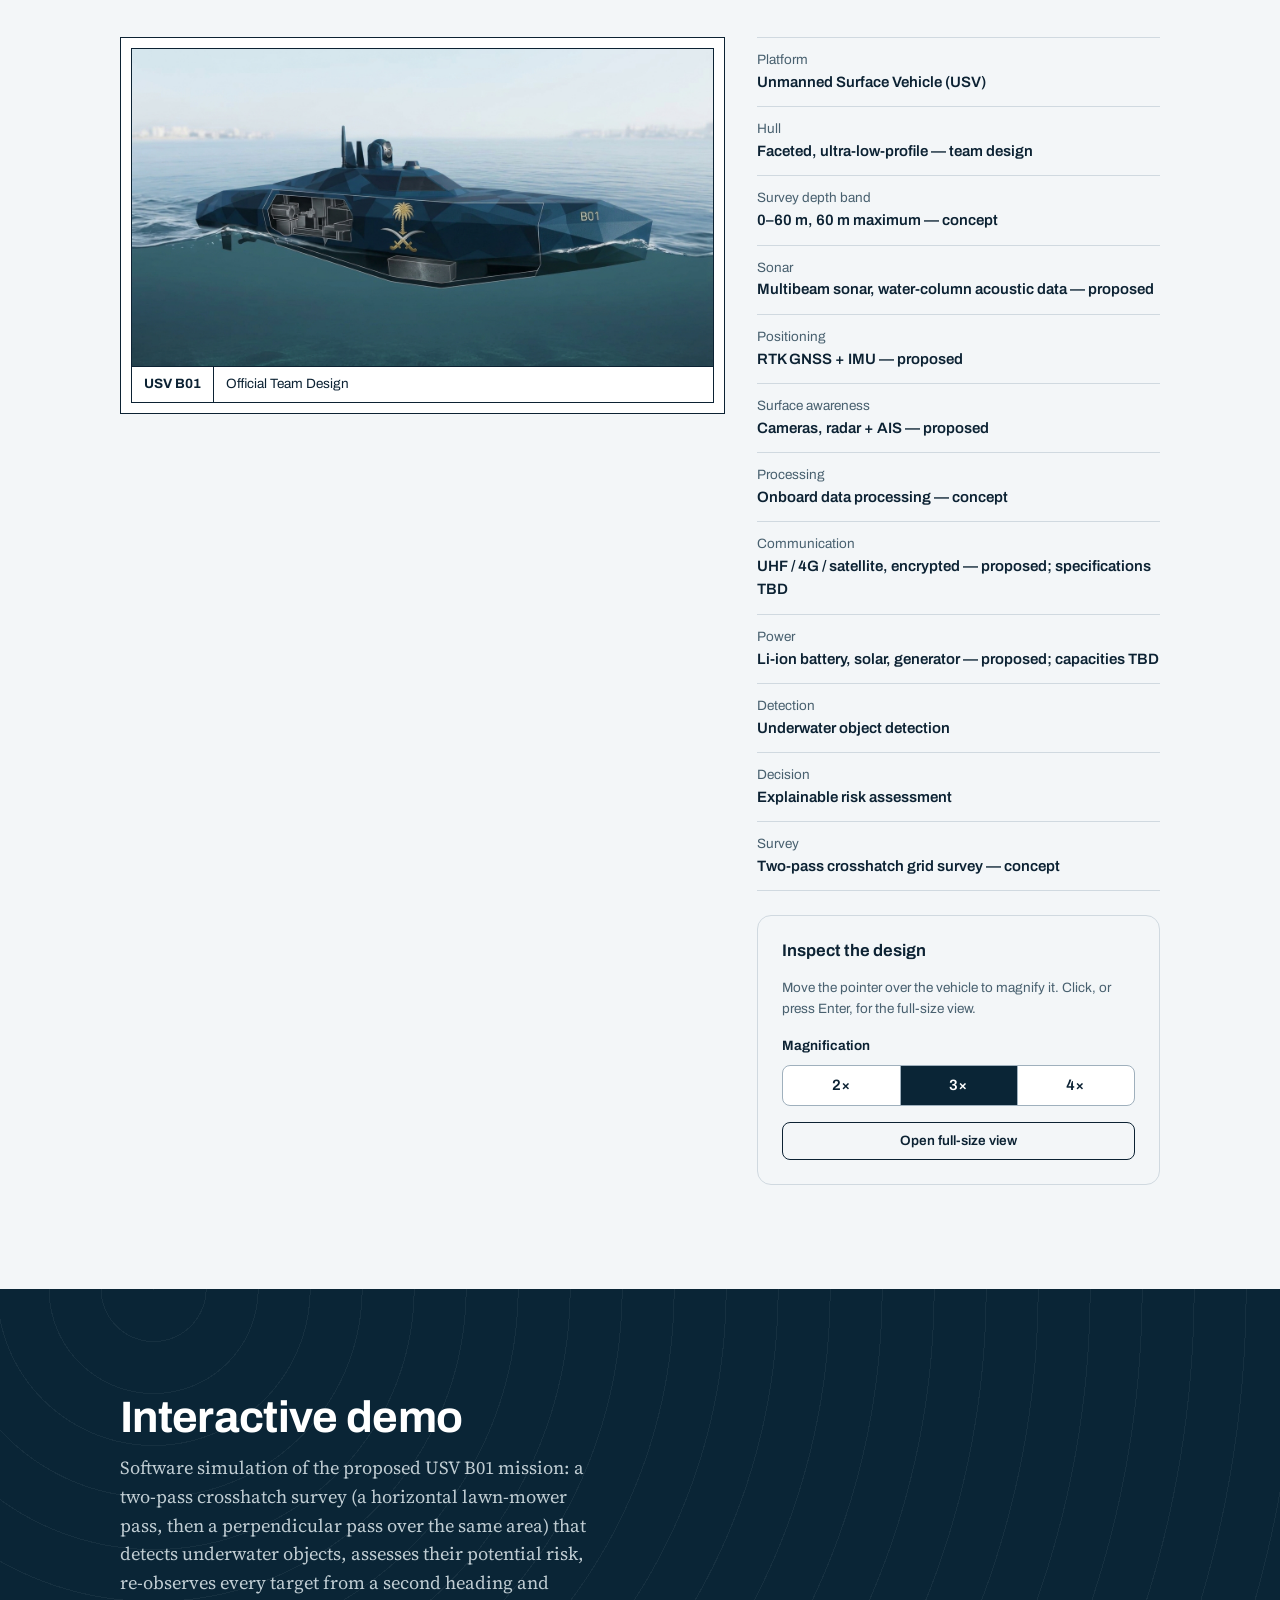
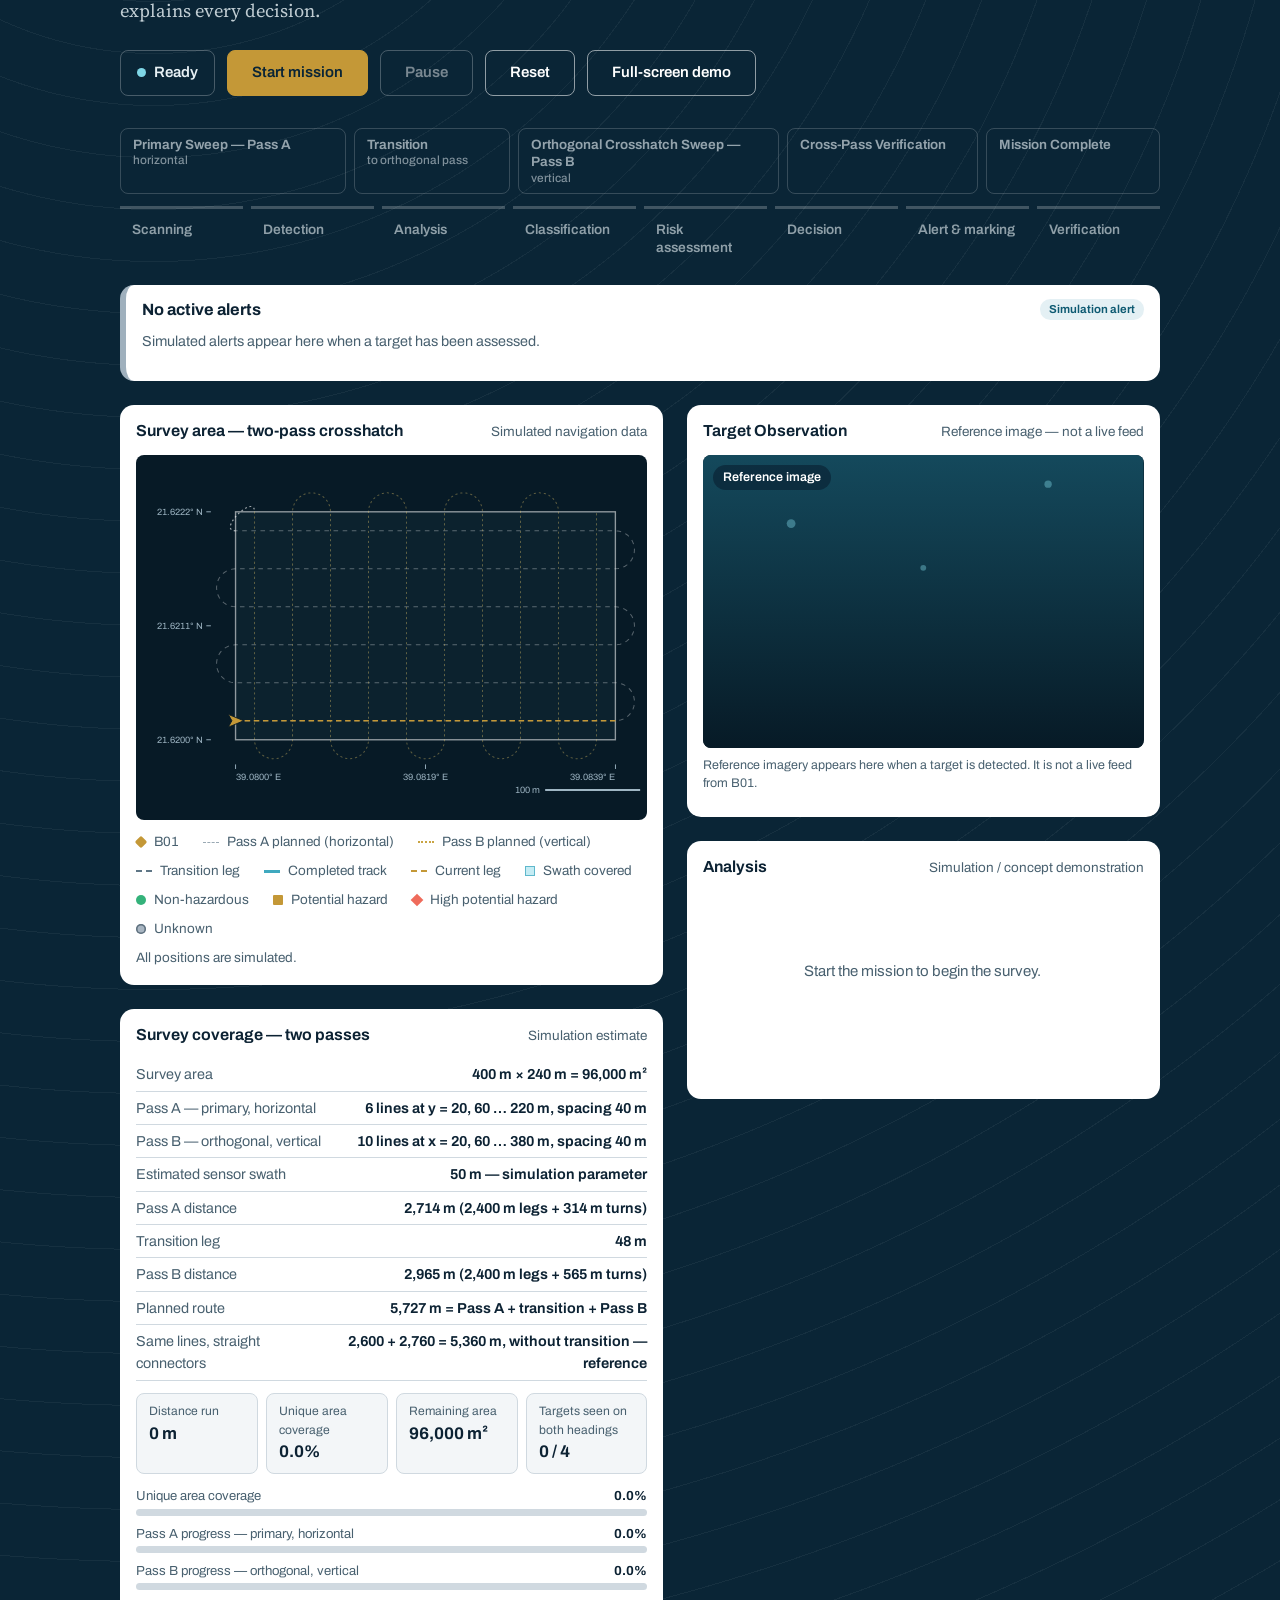
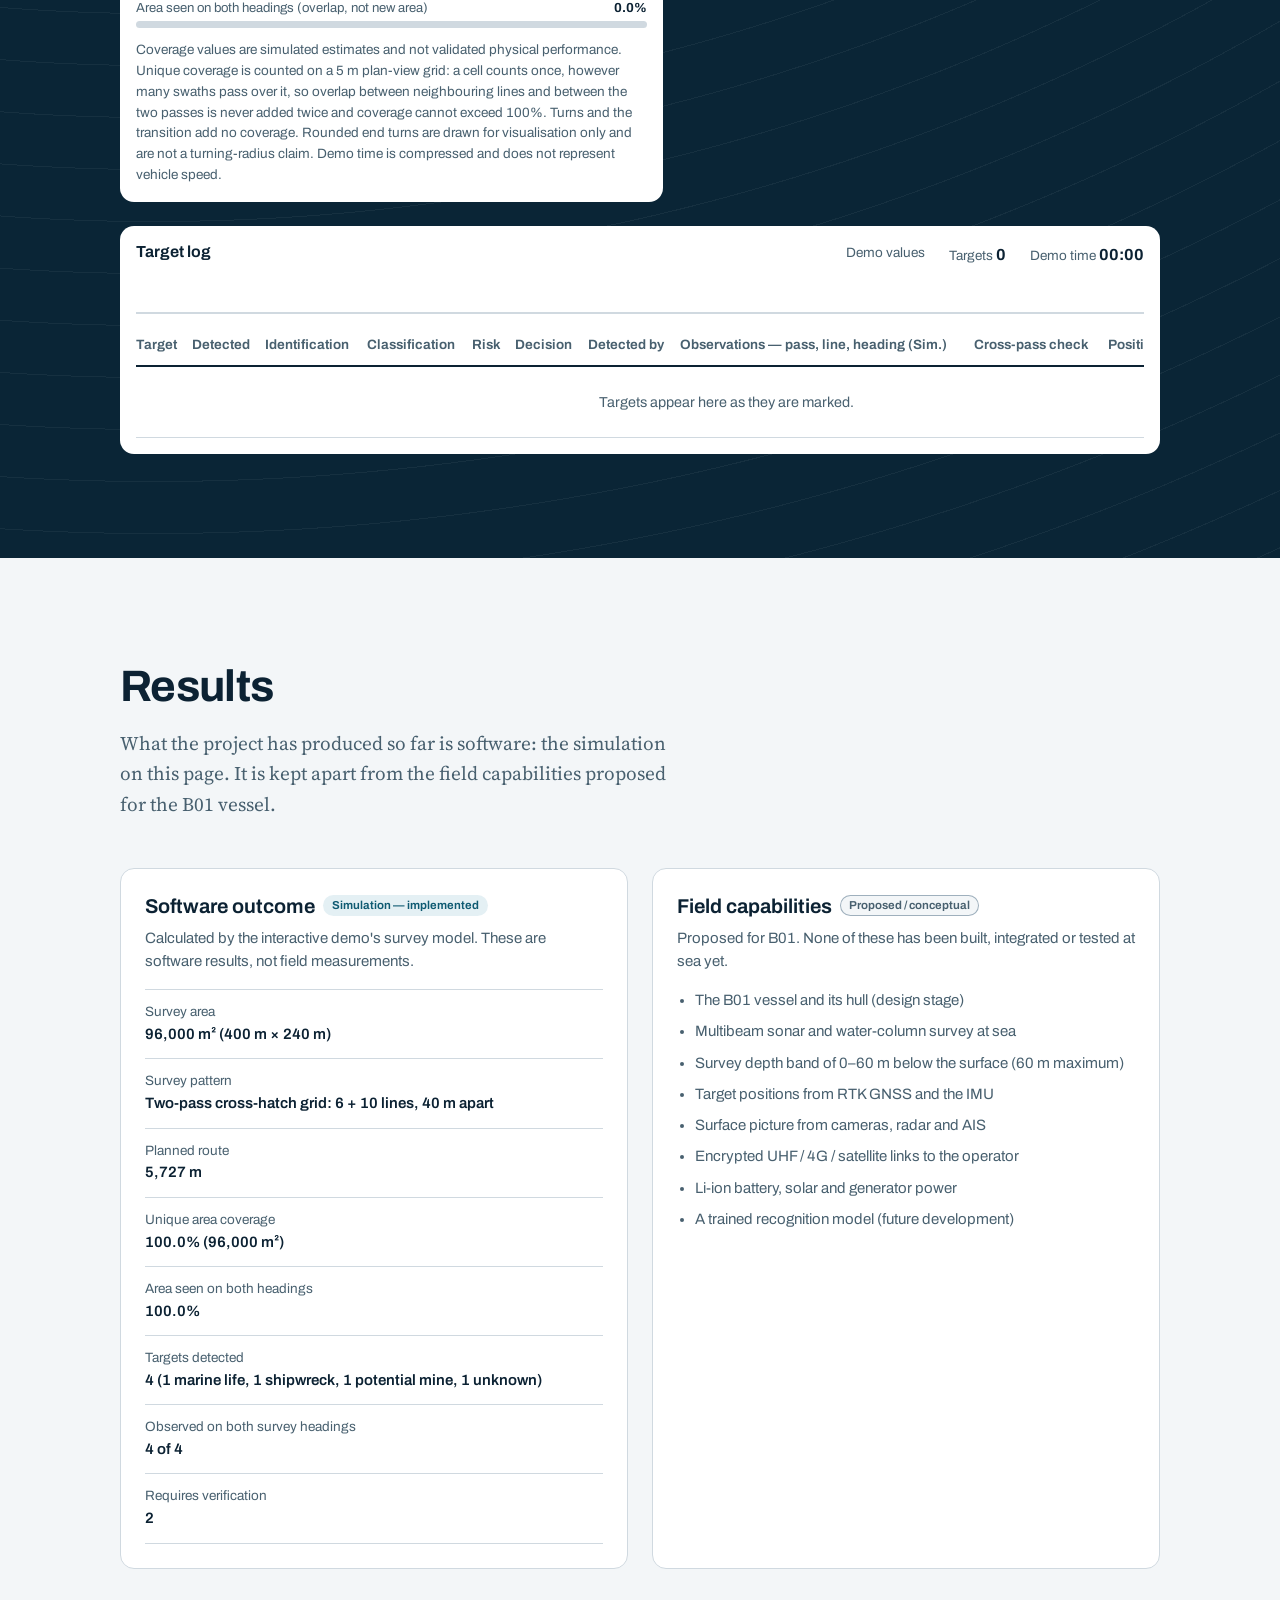
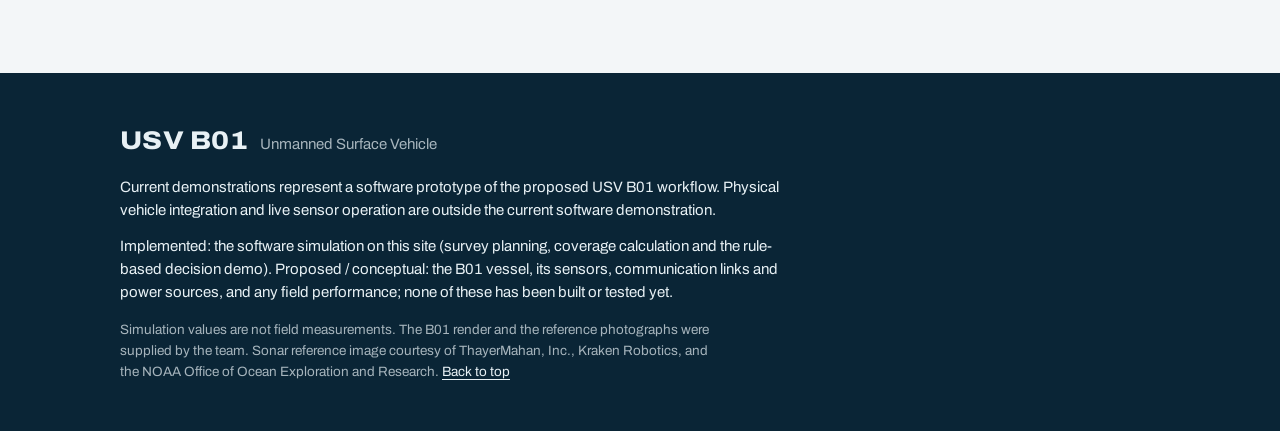
==== commit a5acd331: "Remove the Selected Red Sea fish section The species subsection (text, species chips and the two ref" ====
--- a/index.html
+++ b/index.html
@@ -332,24 +332,6 @@
           <p>Raw and large sensor datasets stay in onboard storage for later retrieval. Link specifications: TBD.</p>
         </div>
       </div>
-
-      <h3 class="subhead">Selected Red Sea fish</h3>
-      <div class="prose">
-        <p>Marine-life recognition is shown with selected Red Sea species. It separates marine life from man-made objects and potential hazards; it does not attempt to recognise every species. The demo uses the lionfish as its marine-life example.</p>
-      </div>
-      <div class="chips" role="group" aria-label="Selected species"><span class="chip">Lionfish</span><span class="chip">Clownfish</span><span class="chip">Grouper</span></div>
-      <div class="photo-row">
-        <figure class="figure">
-          <img src="assets/images/reference-lionfish-reef.jpg" width="1824" height="1192" loading="lazy"
-               alt="Underwater photograph of a red-and-white striped lionfish with long fan-like fins among corals.">
-          <figcaption>A lionfish on a reef. Reference photograph.</figcaption>
-        </figure>
-        <figure class="figure">
-          <img src="assets/images/reference-lionfish-wreck.jpg" width="1740" height="1180" loading="lazy"
-               alt="Underwater photograph of several lionfish swimming around a rusted, coral-covered metal structure.">
-          <figcaption>Lionfish around a submerged structure: marine life and man-made objects share the same scene. Reference photograph.</figcaption>
-        </figure>
-      </div>
     </div>
   </section>
 
--- a/css/components.css
+++ b/css/components.css
@@ -176,8 +176,6 @@
   font-size: 0.9rem;
 }
 
-.photo-row { display: grid; gap: var(--space-5); margin-top: var(--space-6); }
-@media (min-width: 720px) { .photo-row { grid-template-columns: repeat(2, minmax(0, 1fr)); } }
 
 /* ---------- B01 design: inspection sheet ---------- */
 
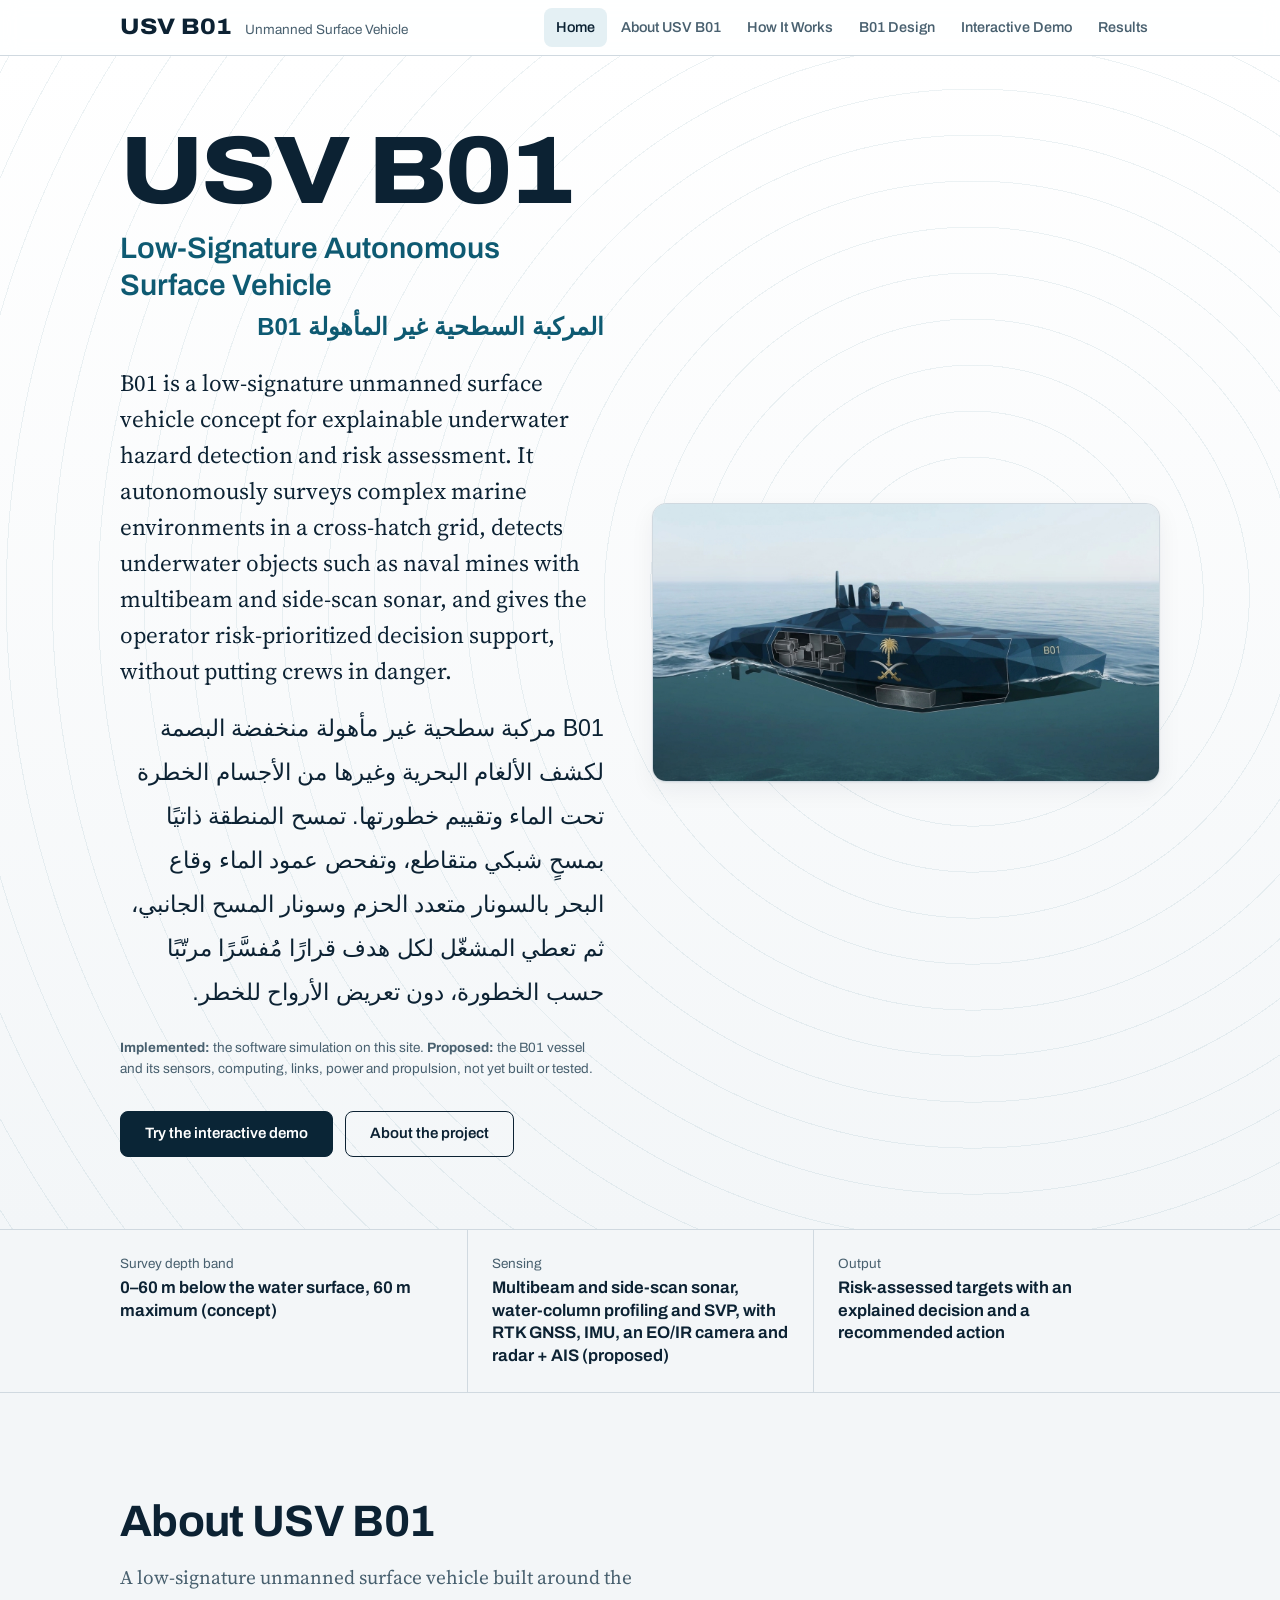
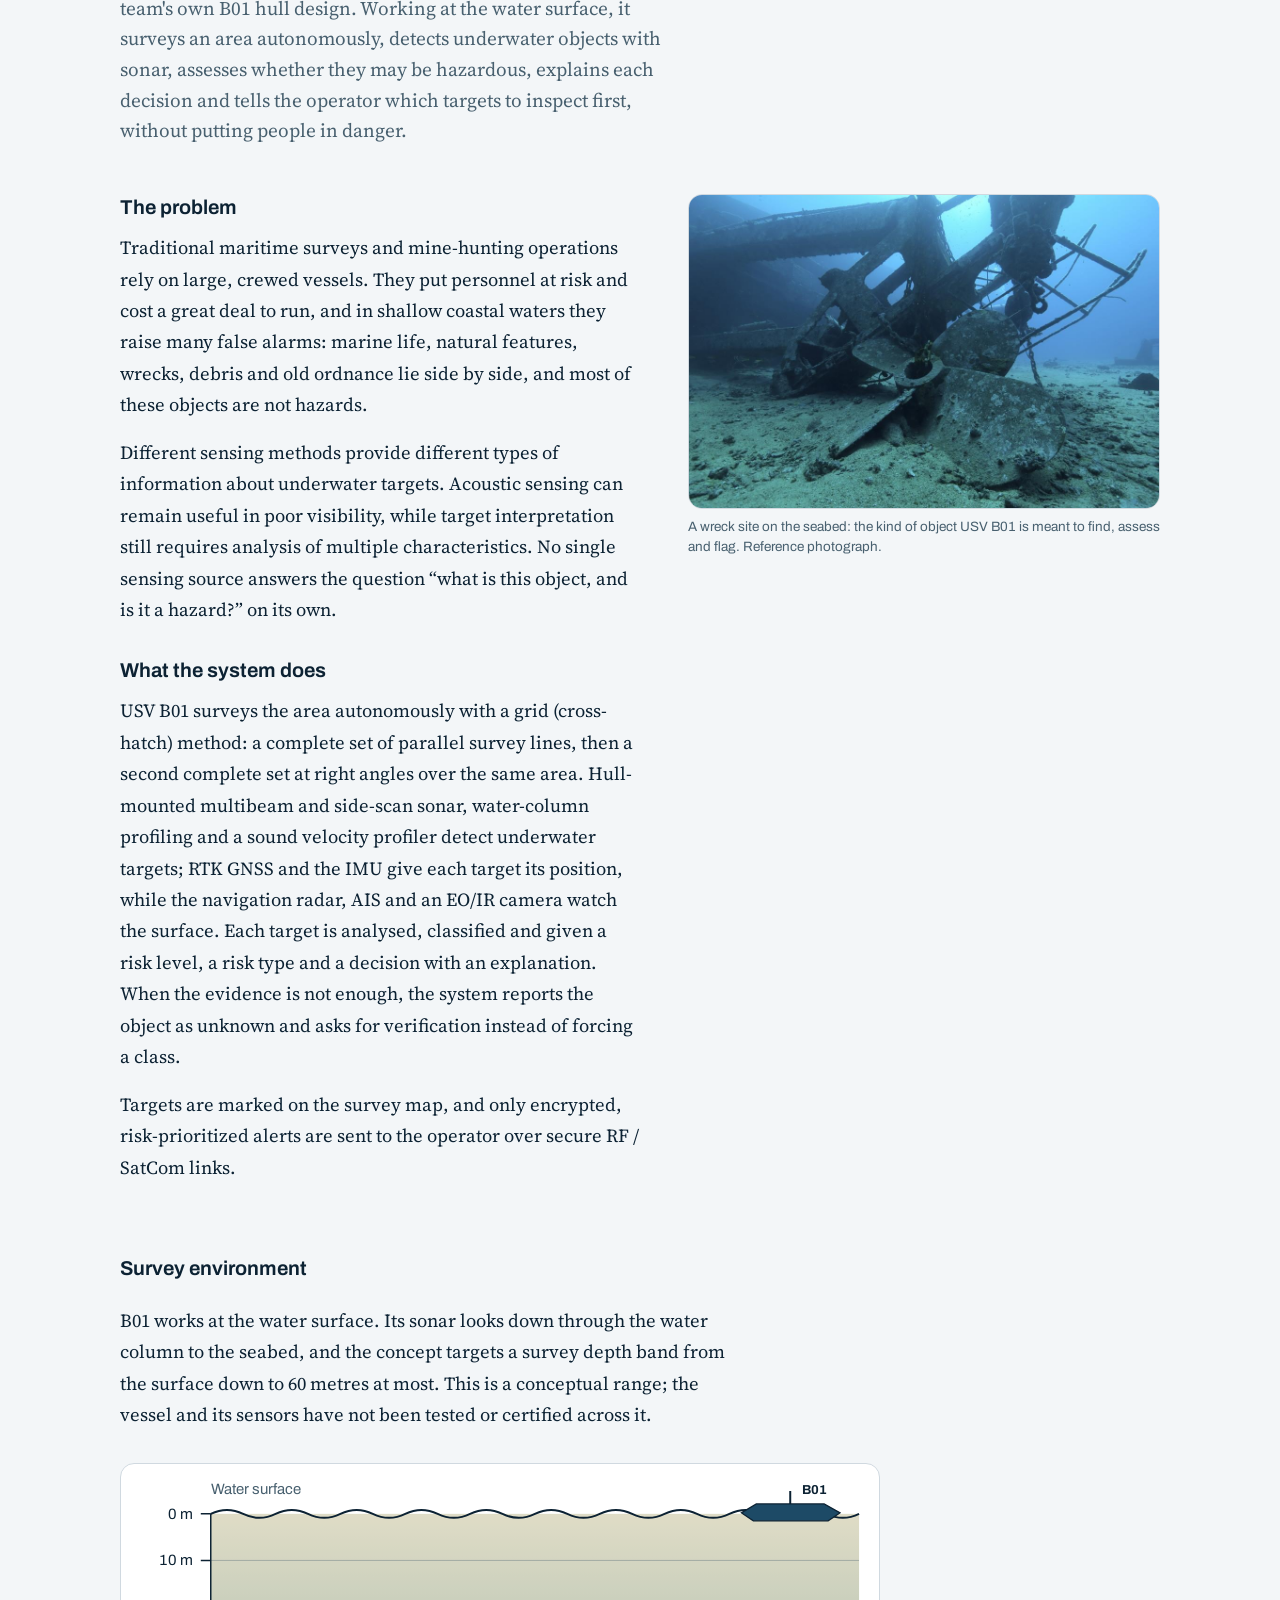
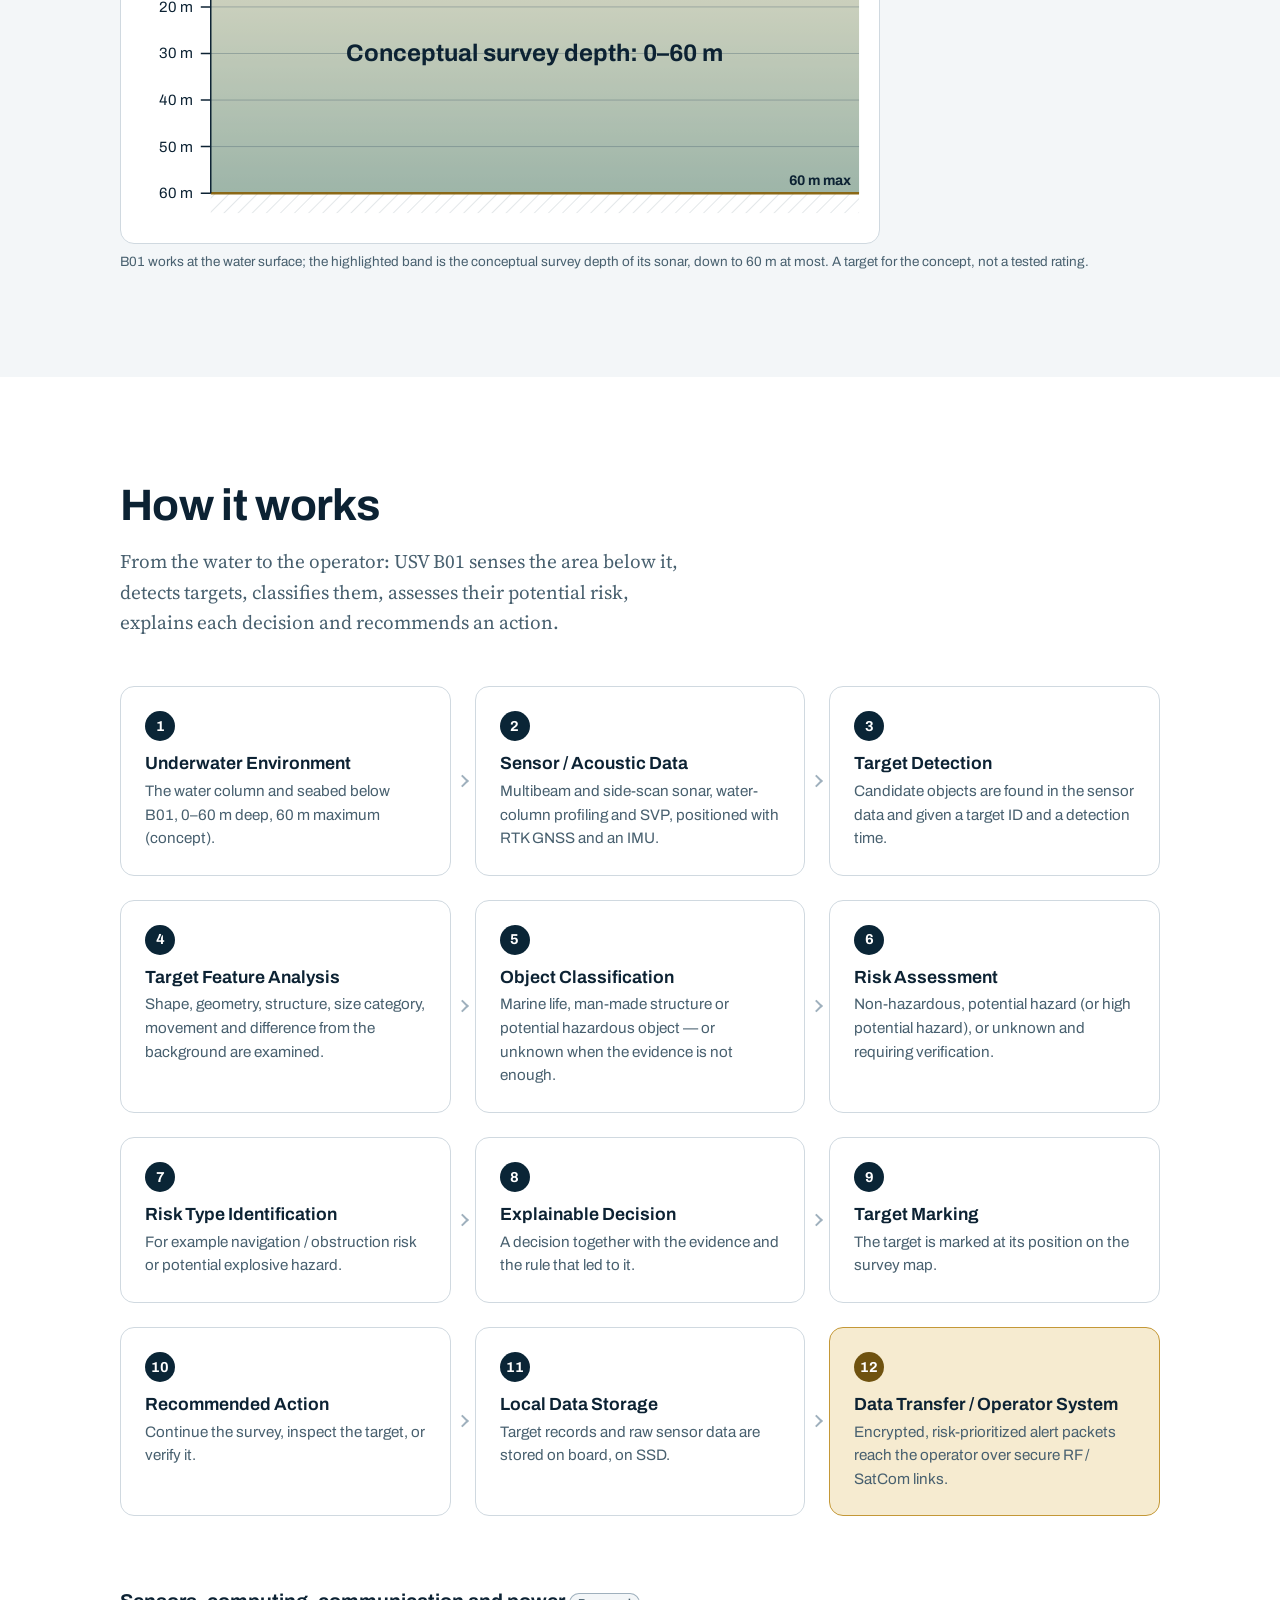
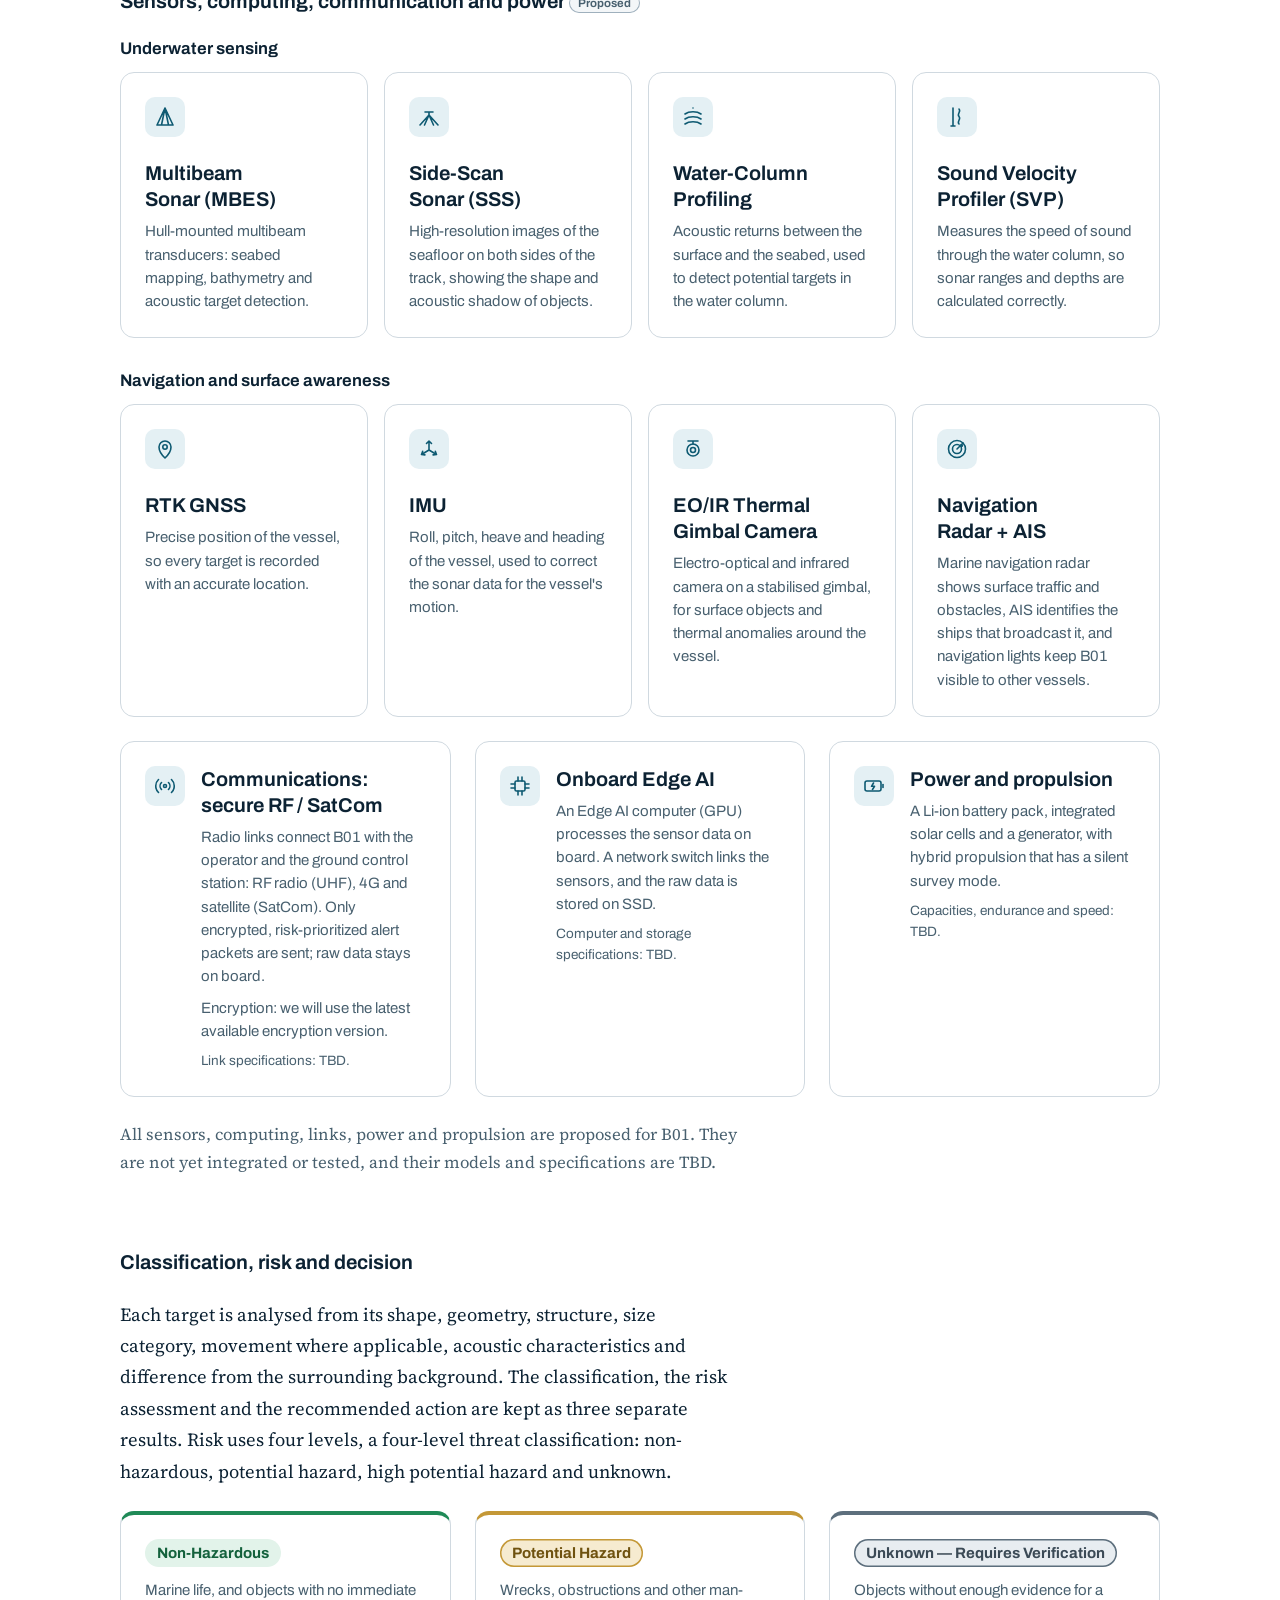
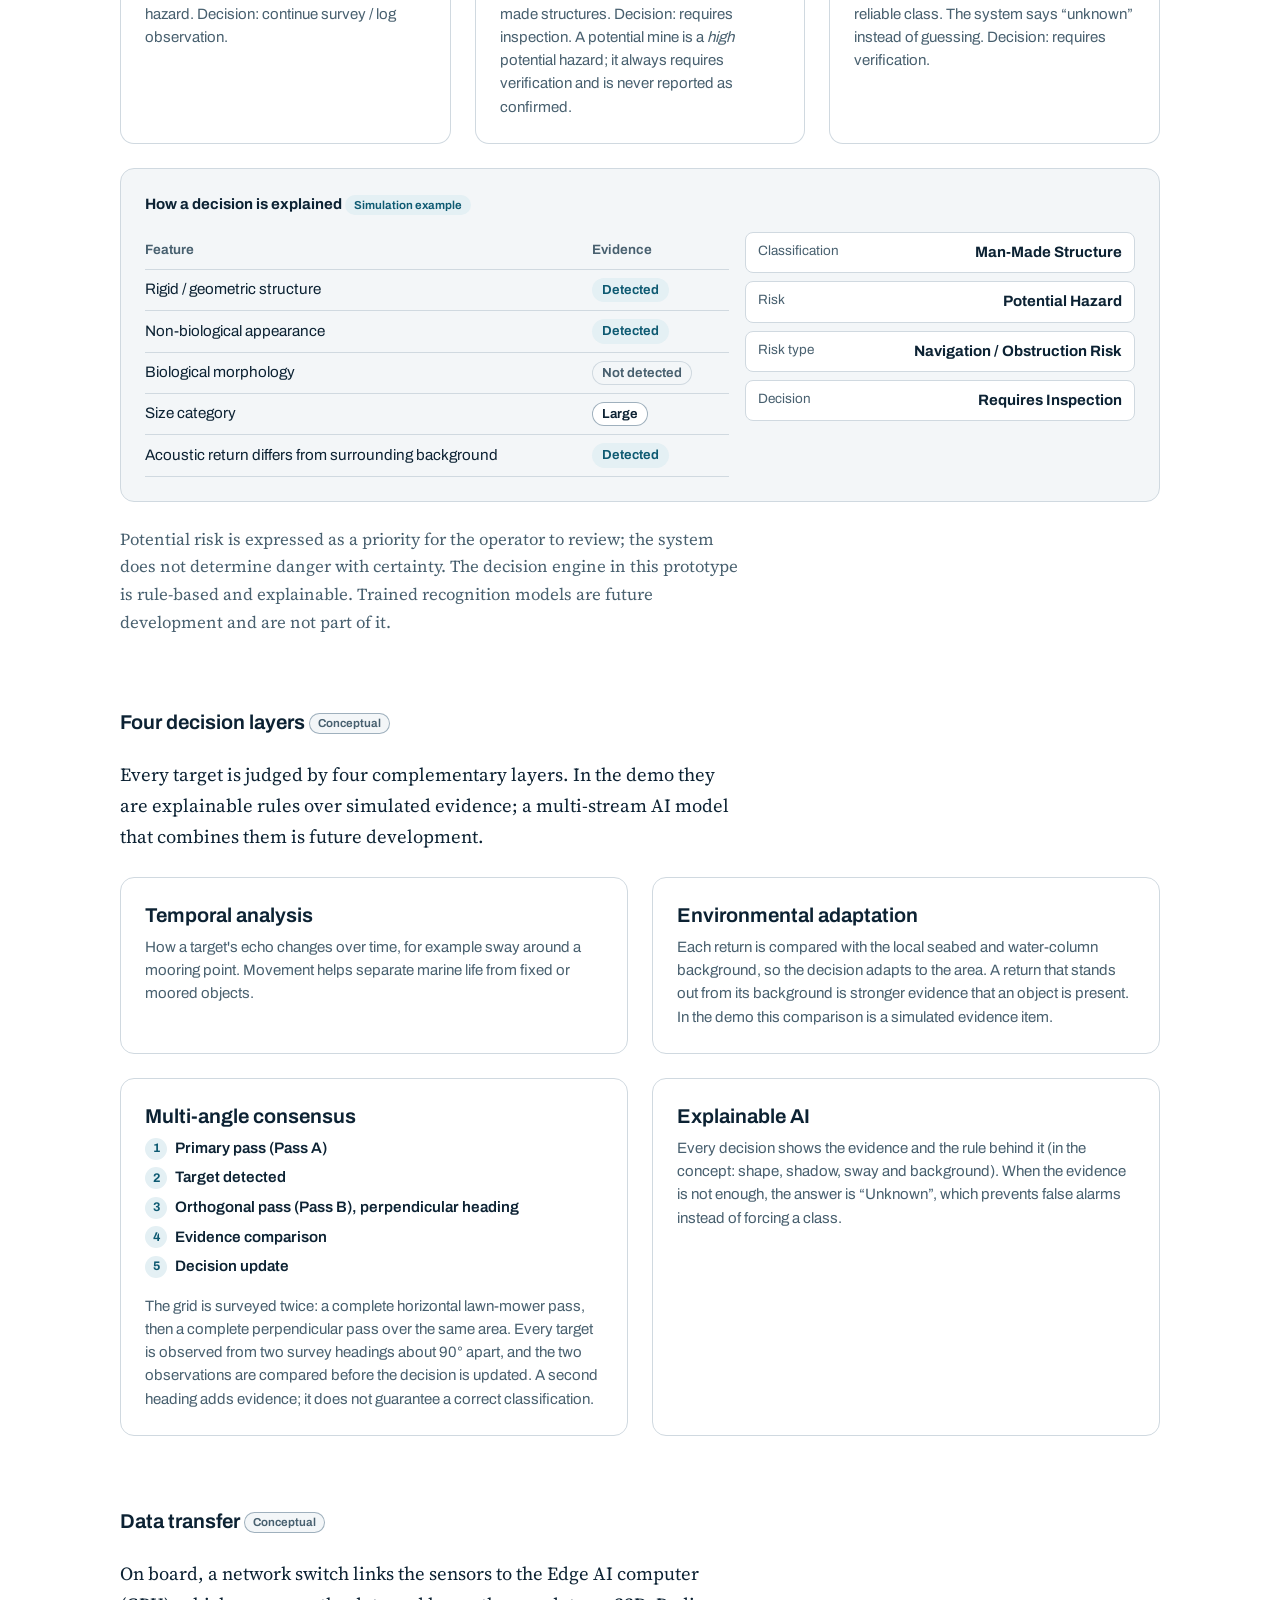
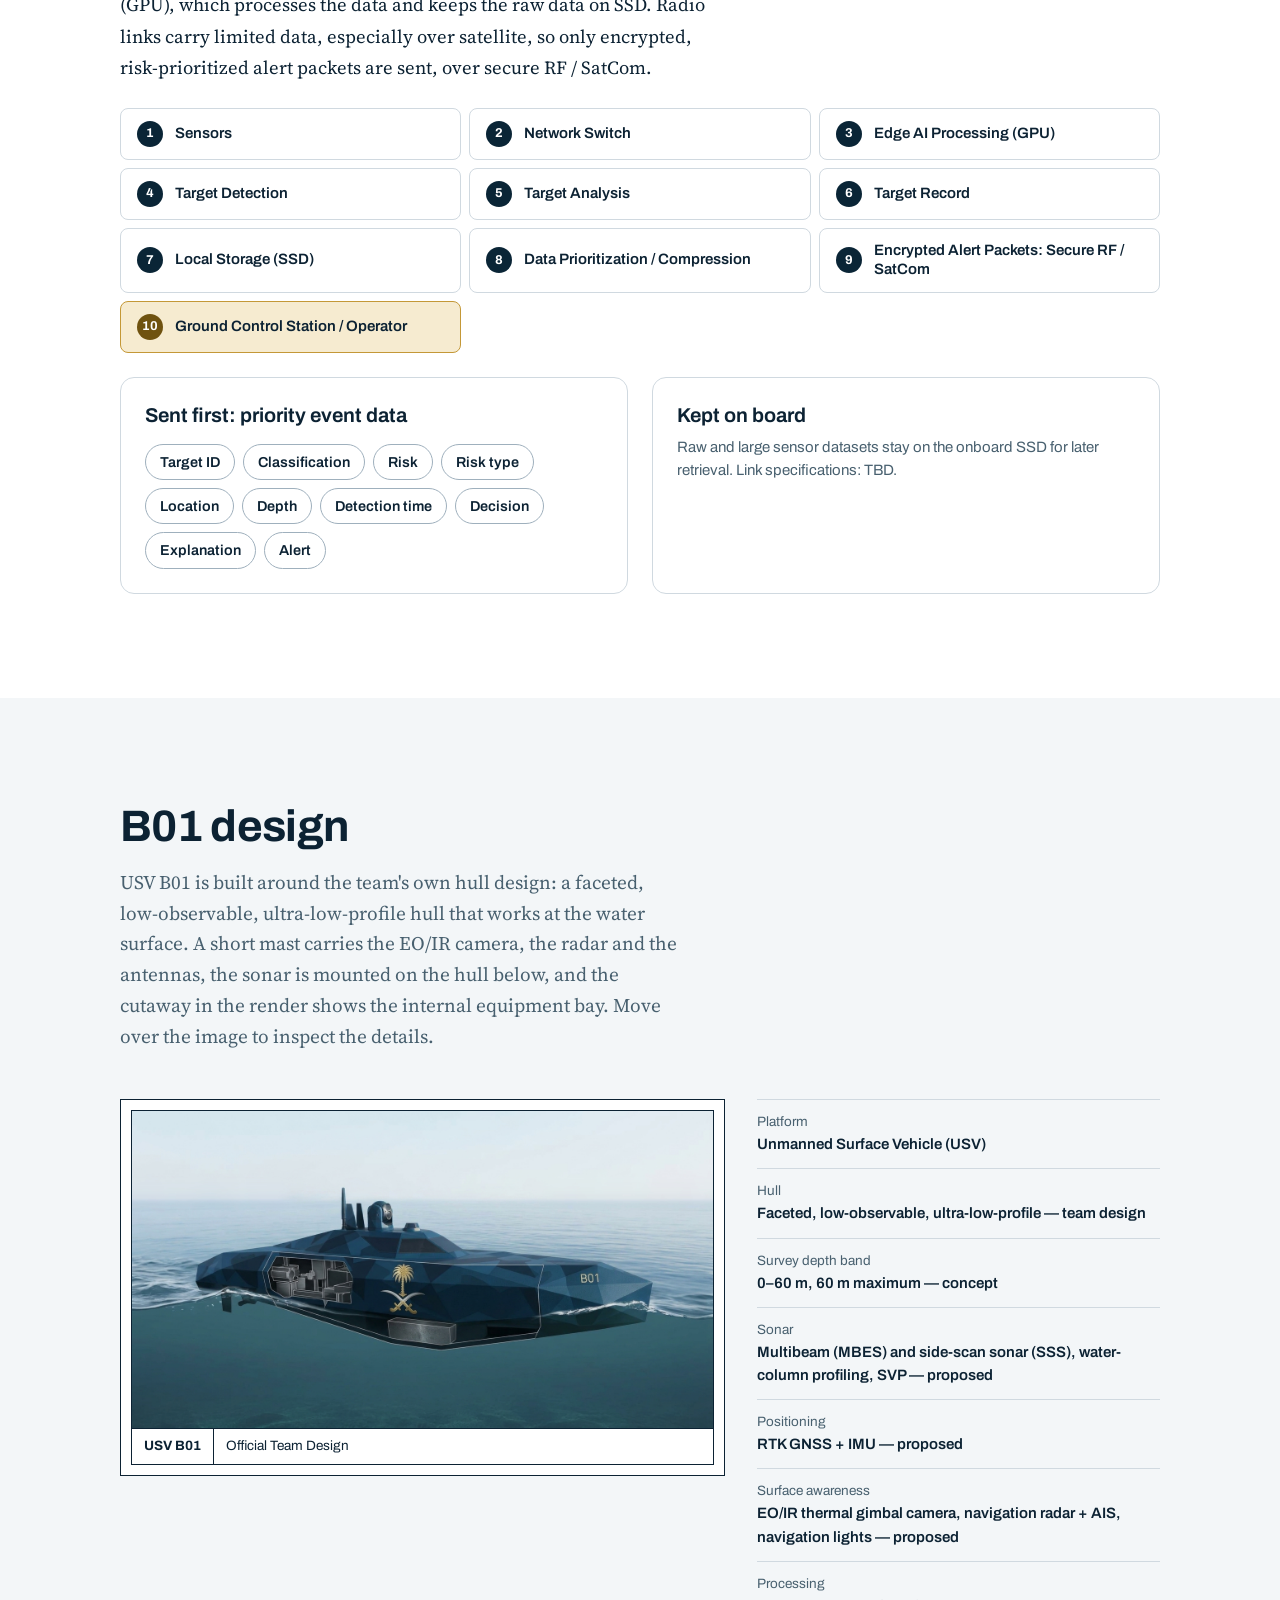
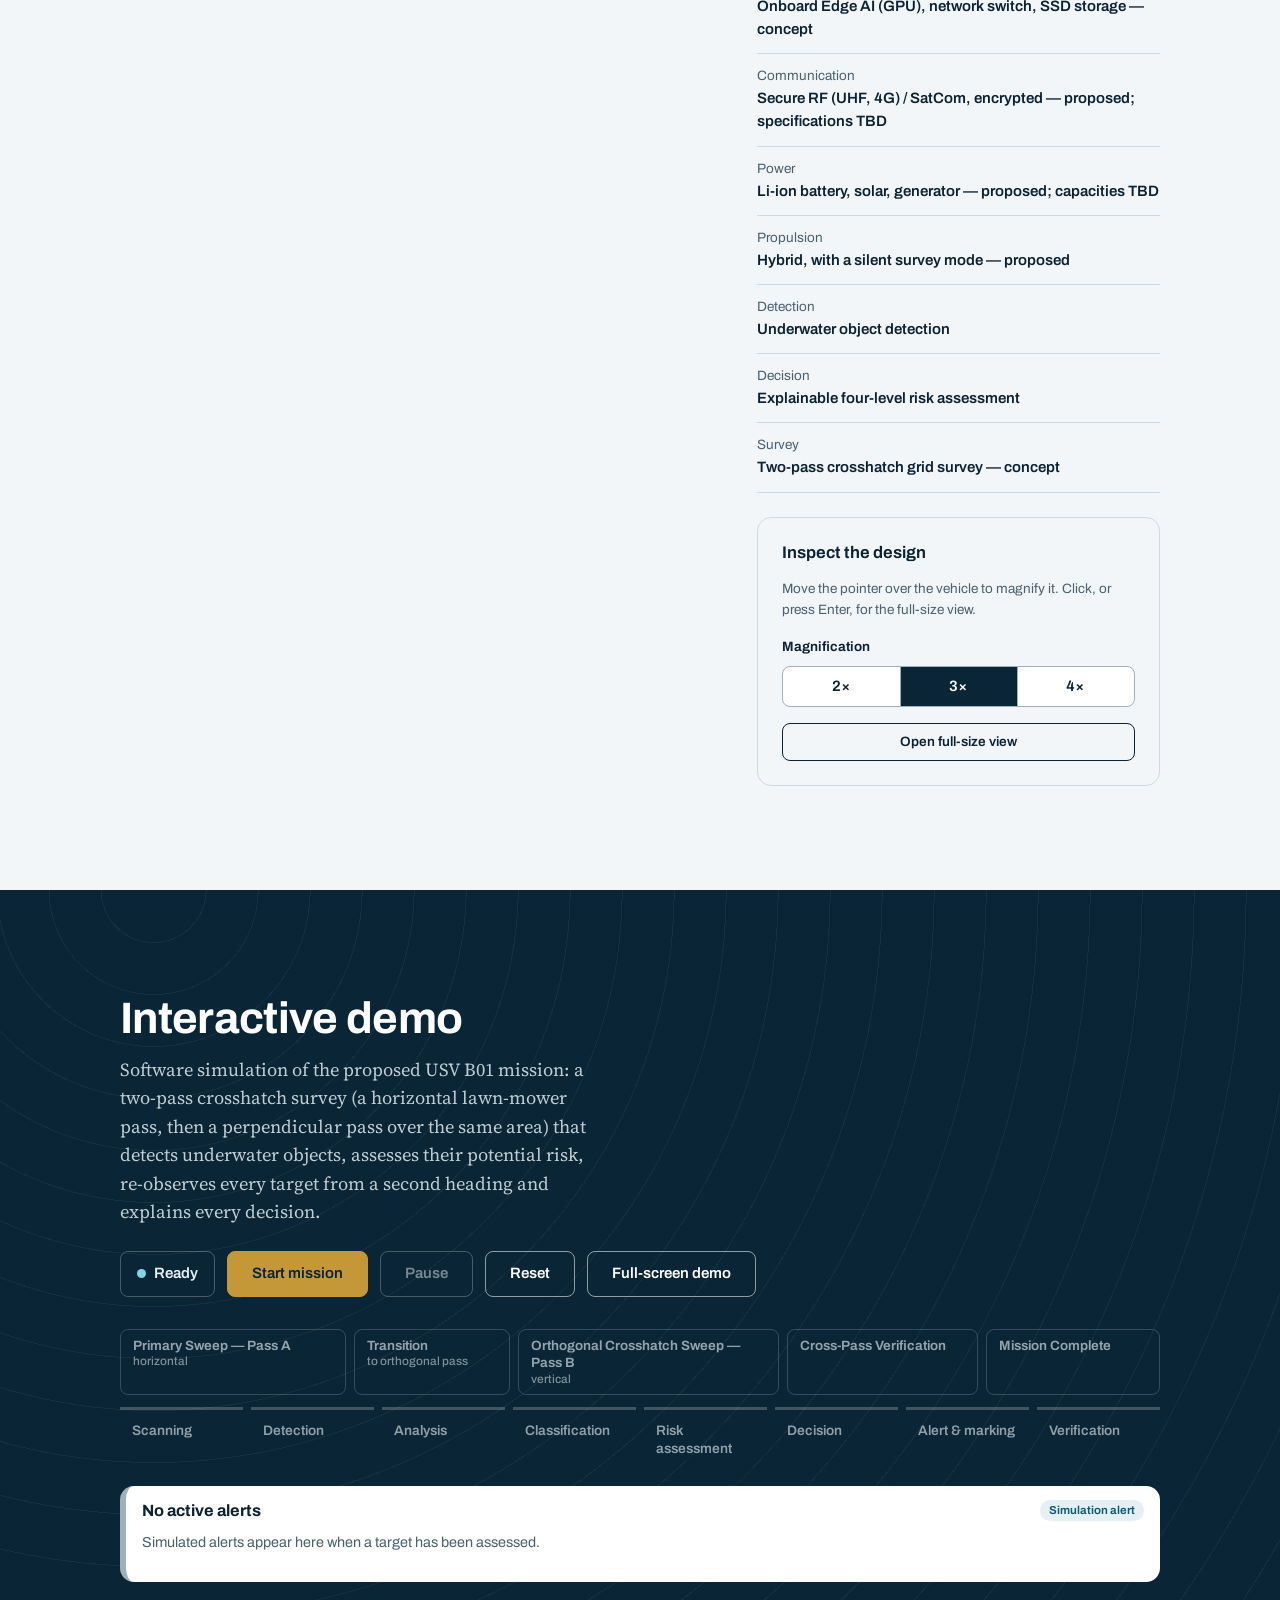
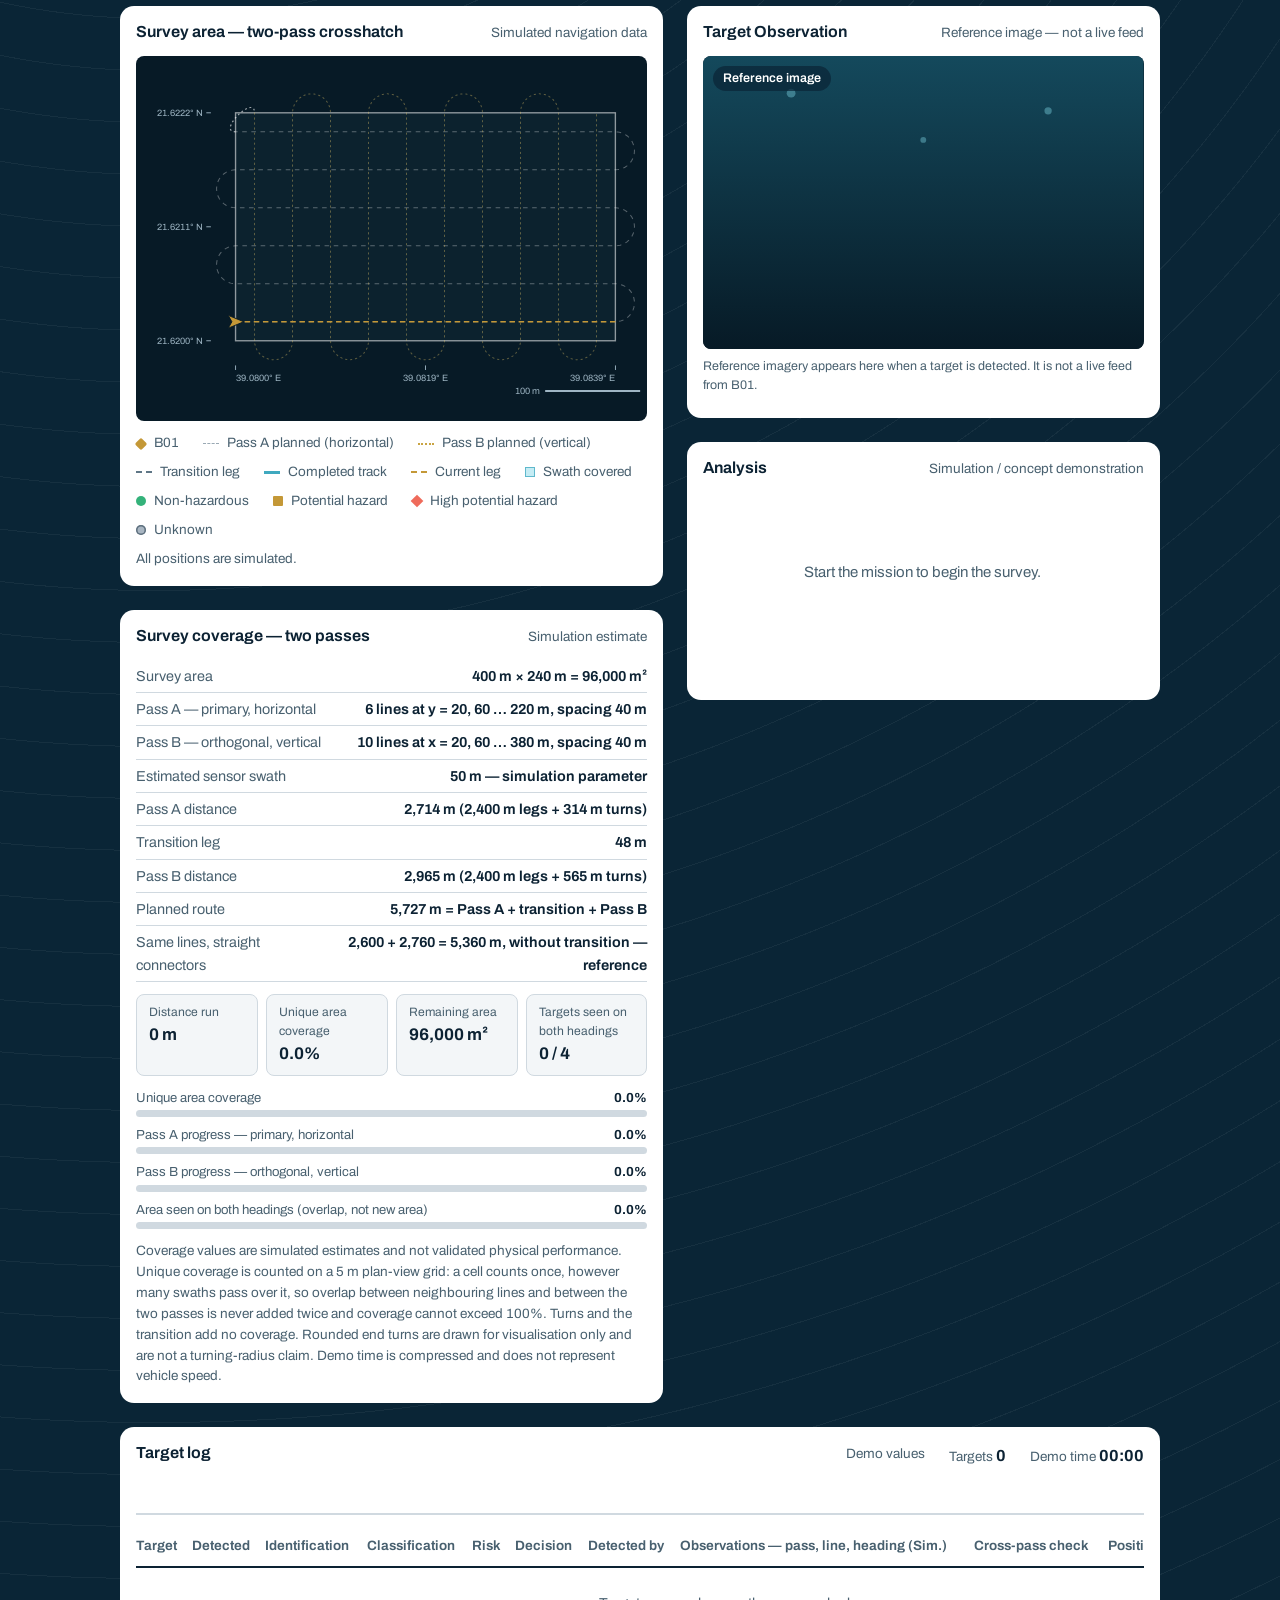
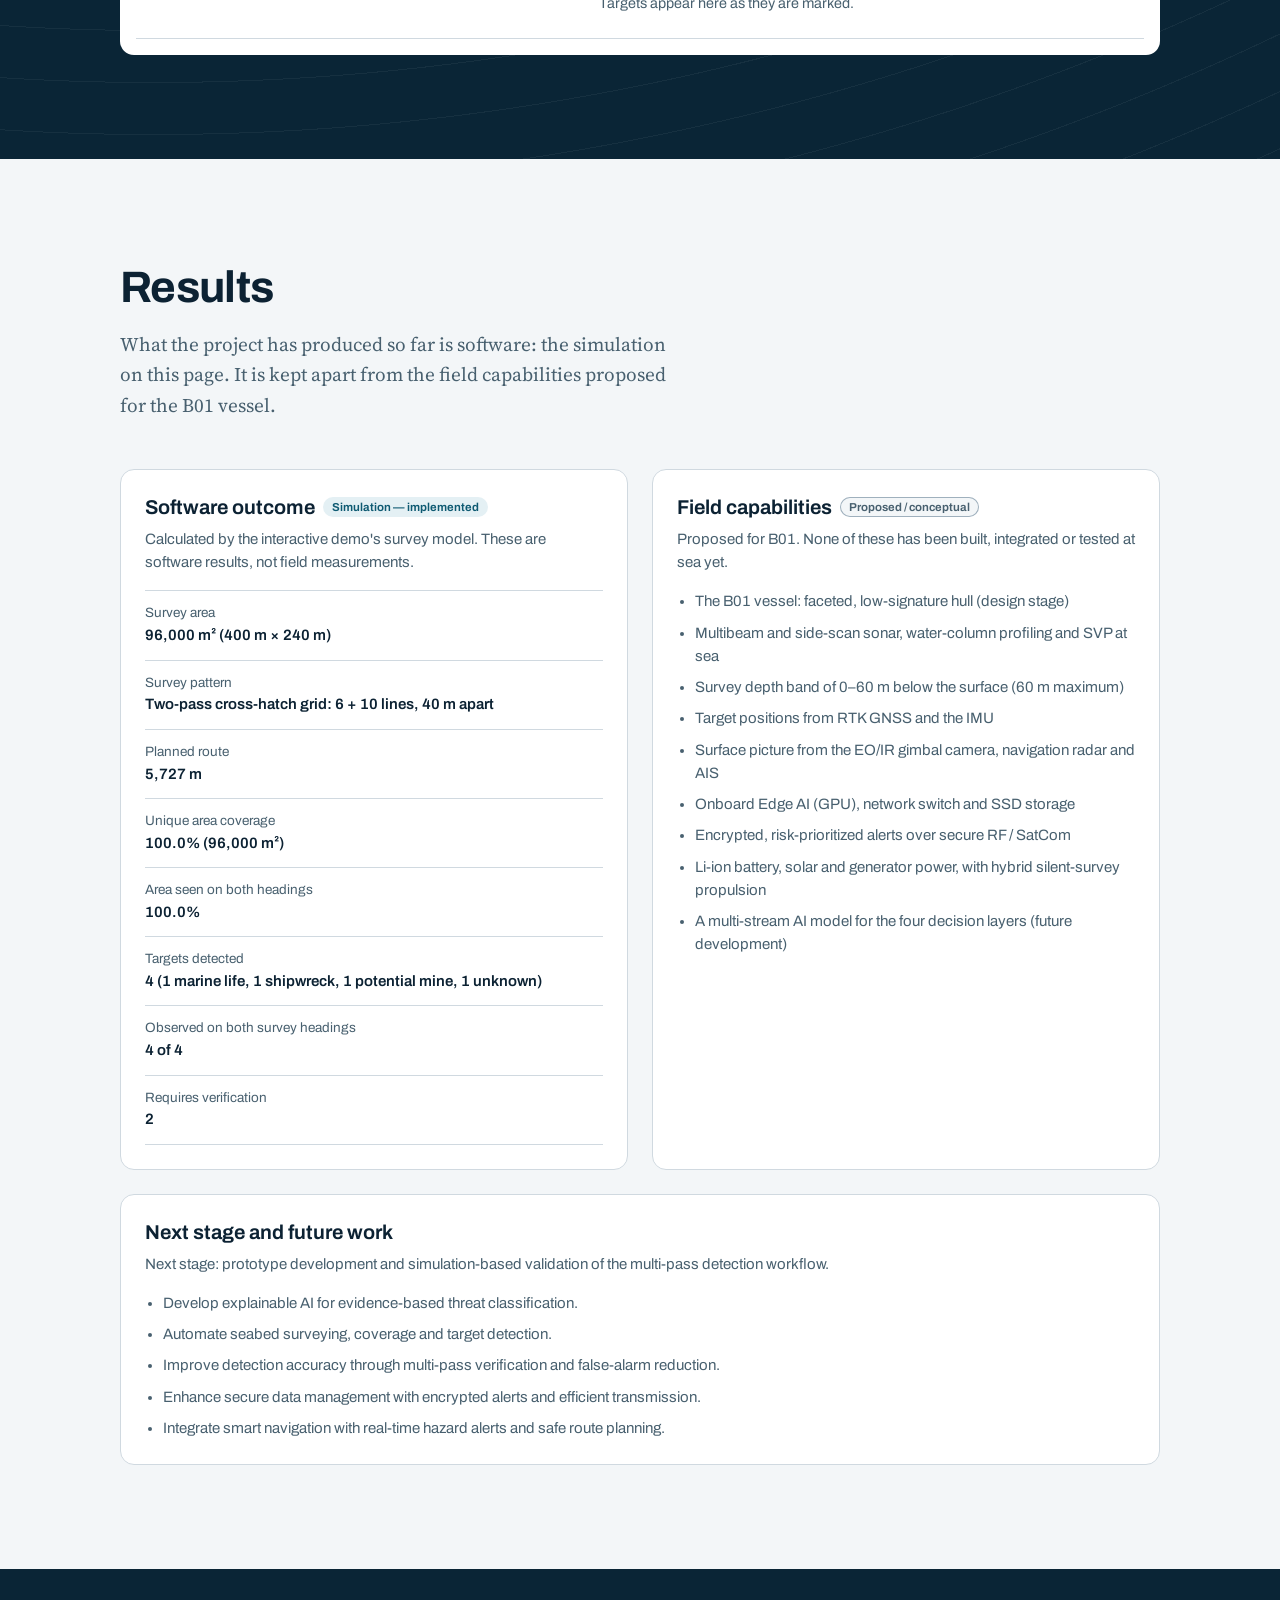
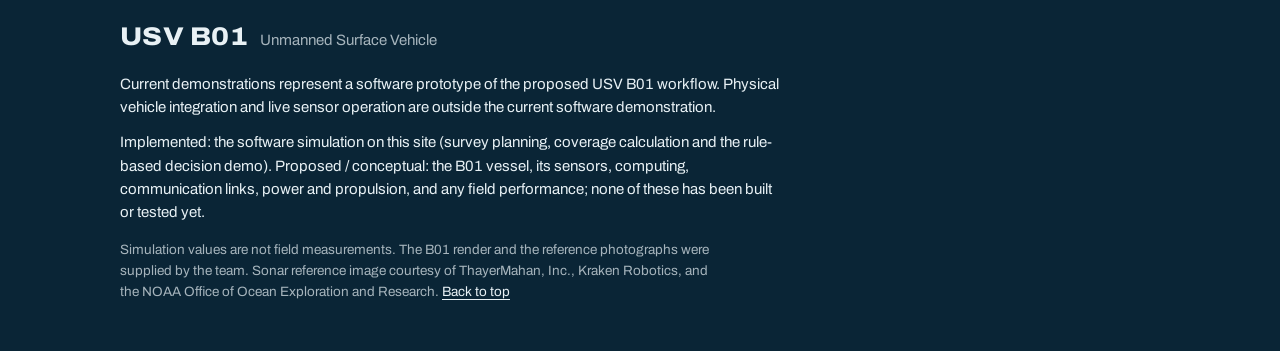
==== commit afef7b85: "Align the site with the SAIF 2026 poster Both QR codes on the poster link to this site, so it now co" ====
--- a/index.html
+++ b/index.html
@@ -4,13 +4,13 @@
 <meta charset="utf-8">
 <meta name="viewport" content="width=device-width, initial-scale=1">
 <title>USV B01 — Unmanned Surface Vehicle</title>
-<meta name="description" content="USV B01 is an unmanned surface vehicle concept for detecting naval mines and other underwater hazards: a cross-hatch grid survey from the water surface with multibeam sonar, explainable risk assessment and an interactive software simulation.">
+<meta name="description" content="USV B01 is a low-signature unmanned surface vehicle concept for explainable underwater hazard detection and risk assessment: autonomous cross-hatch grid surveys with multibeam and side-scan sonar, multi-pass verification and an interactive software simulation.">
 <meta name="theme-color" content="#0a2536">
 <link rel="icon" href="favicon.svg" type="image/svg+xml">
-<link rel="stylesheet" href="css/tokens.css?v=20261113c">
-<link rel="stylesheet" href="css/base.css?v=20261113c">
-<link rel="stylesheet" href="css/components.css?v=20261113c">
-<link rel="stylesheet" href="css/demo.css?v=20261113c">
+<link rel="stylesheet" href="css/tokens.css?v=20261118">
+<link rel="stylesheet" href="css/base.css?v=20261118">
+<link rel="stylesheet" href="css/components.css?v=20261118">
+<link rel="stylesheet" href="css/demo.css?v=20261118">
 <script>document.documentElement.classList.add("js");</script>
 </head>
 <body id="top">
@@ -44,11 +44,11 @@
     <div class="container hero__grid">
       <div>
         <h1 id="hero-title">USV B01</h1>
-        <p class="hero__sub">Unmanned Surface Vehicle</p>
+        <p class="hero__sub">Low-Signature Autonomous Surface Vehicle</p>
         <p class="hero__sub hero__sub--ar" lang="ar" dir="rtl">المركبة السطحية غير المأهولة B01</p>
-        <p class="lead">USV B01 is an unmanned surface vehicle concept for detecting naval mines and other underwater hazards. Working at the water surface, it surveys an area in a cross-hatch grid, scans the water column and the seabed below it with multibeam sonar, and gives the operator an explained decision and a recommended action for every target.</p>
-        <p class="lead lead--ar" lang="ar" dir="rtl">B01 مركبة سطحية غير مأهولة لكشف الألغام البحرية وغيرها من الأجسام الخطرة تحت الماء. تعمل على سطح الماء، فتمسح المنطقة بمسحٍ شبكي متقاطع، وتفحص عمود الماء وقاع البحر تحتها بالسونار متعدد الحزم، ثم تعطي المشغّل لكل هدف قرارًا مُفسَّرًا وإجراءً موصى به.</p>
-        <p class="hero__status"><strong>Implemented:</strong> the software simulation on this site. <strong>Proposed:</strong> the B01 vessel, its sensors, links and power, not yet built or tested.</p>
+        <p class="lead">B01 is a low-signature unmanned surface vehicle concept for explainable underwater hazard detection and risk assessment. It autonomously surveys complex marine environments in a cross-hatch grid, detects underwater objects such as naval mines with multibeam and side-scan sonar, and gives the operator risk-prioritized decision support, without putting crews in danger.</p>
+        <p class="lead lead--ar" lang="ar" dir="rtl">B01 مركبة سطحية غير مأهولة منخفضة البصمة لكشف الألغام البحرية وغيرها من الأجسام الخطرة تحت الماء وتقييم خطورتها. تمسح المنطقة ذاتيًا بمسحٍ شبكي متقاطع، وتفحص عمود الماء وقاع البحر بالسونار متعدد الحزم وسونار المسح الجانبي، ثم تعطي المشغّل لكل هدف قرارًا مُفسَّرًا مرتّبًا حسب الخطورة، دون تعريض الأرواح للخطر.</p>
+        <p class="hero__status"><strong>Implemented:</strong> the software simulation on this site. <strong>Proposed:</strong> the B01 vessel and its sensors, computing, links, power and propulsion, not yet built or tested.</p>
         <div class="hero__actions">
           <a class="btn btn--primary" href="#demo">Try the interactive demo</a>
           <a class="btn" href="#about">About the project</a>
@@ -65,7 +65,7 @@
     <div class="container">
       <dl>
         <div><dt>Survey depth band</dt><dd>0–60 m below the water surface, 60 m maximum (concept)</dd></div>
-        <div><dt>Sensing</dt><dd>Multibeam sonar and water-column acoustic data, with RTK GNSS, IMU, cameras and radar + AIS (proposed)</dd></div>
+        <div><dt>Sensing</dt><dd>Multibeam and side-scan sonar, water-column profiling and SVP, with RTK GNSS, IMU, an EO/IR camera and radar + AIS (proposed)</dd></div>
         <div><dt>Output</dt><dd>Risk-assessed targets with an explained decision and a recommended action</dd></div>
       </dl>
     </div>
@@ -76,20 +76,20 @@
     <div class="container">
       <div class="section__head">
         <h2 id="about-title">About USV B01</h2>
-        <p>An unmanned surface vehicle built around the team's own B01 hull design. Working at the water surface, it surveys an area, detects underwater objects with sonar, assesses whether they may be hazardous, explains each decision and tells the operator which targets to inspect first.</p>
+        <p>A low-signature unmanned surface vehicle built around the team's own B01 hull design. Working at the water surface, it surveys an area autonomously, detects underwater objects with sonar, assesses whether they may be hazardous, explains each decision and tells the operator which targets to inspect first, without putting people in danger.</p>
       </div>
 
       <div class="about-grid">
         <div>
           <h3>The problem</h3>
           <div class="prose">
-            <p>Coastal and offshore waters hold marine life, natural features and man-made objects side by side: shipwrecks, debris, lost equipment and, in some areas, old ordnance. Some of these are hazards to navigation or to people working in the water; most are not.</p>
+            <p>Traditional maritime surveys and mine-hunting operations rely on large, crewed vessels. They put personnel at risk and cost a great deal to run, and in shallow coastal waters they raise many false alarms: marine life, natural features, wrecks, debris and old ordnance lie side by side, and most of these objects are not hazards.</p>
             <p>Different sensing methods provide different types of information about underwater targets. Acoustic sensing can remain useful in poor visibility, while target interpretation still requires analysis of multiple characteristics. No single sensing source answers the question “what is this object, and is it a hazard?” on its own.</p>
           </div>
           <h3>What the system does</h3>
           <div class="prose">
-            <p>USV B01 covers the survey area with a grid (cross-hatch) method: a complete set of parallel survey lines, then a second complete set at right angles over the same area. Its multibeam sonar and water-column acoustic data detect underwater targets, and RTK GNSS with the IMU gives each target its position. Each target is analysed, classified and given a risk level, a risk type and a decision with an explanation. When the evidence is not enough, the system reports the object as unknown and asks for verification instead of forcing a class.</p>
-            <p>Targets are marked on the survey map and reported to the operator over the vessel's radio links.</p>
+            <p>USV B01 surveys the area autonomously with a grid (cross-hatch) method: a complete set of parallel survey lines, then a second complete set at right angles over the same area. Hull-mounted multibeam and side-scan sonar, water-column profiling and a sound velocity profiler detect underwater targets; RTK GNSS and the IMU give each target its position, while the navigation radar, AIS and an EO/IR camera watch the surface. Each target is analysed, classified and given a risk level, a risk type and a decision with an explanation. When the evidence is not enough, the system reports the object as unknown and asks for verification instead of forcing a class.</p>
+            <p>Targets are marked on the survey map, and only encrypted, risk-prioritized alerts are sent to the operator over secure RF / SatCom links.</p>
           </div>
         </div>
         <figure class="figure">
@@ -175,7 +175,7 @@
 
       <ol class="flow flow--end">
         <li><h3>Underwater Environment</h3><p>The water column and seabed below B01, 0–60 m deep, 60 m maximum (concept).</p></li>
-        <li><h3>Sensor / Acoustic Data</h3><p>Multibeam sonar and water-column acoustic data, positioned with RTK GNSS and an IMU.</p></li>
+        <li><h3>Sensor / Acoustic Data</h3><p>Multibeam and side-scan sonar, water-column profiling and SVP, positioned with RTK GNSS and an IMU.</p></li>
         <li><h3>Target Detection</h3><p>Candidate objects are found in the sensor data and given a target ID and a detection time.</p></li>
         <li><h3>Target Feature Analysis</h3><p>Shape, geometry, structure, size category, movement and difference from the background are examined.</p></li>
         <li><h3>Object Classification</h3><p>Marine life, man-made structure or potential hazardous object — or unknown when the evidence is not enough.</p></li>
@@ -184,22 +184,36 @@
         <li><h3>Explainable Decision</h3><p>A decision together with the evidence and the rule that led to it.</p></li>
         <li><h3>Target Marking</h3><p>The target is marked at its position on the survey map.</p></li>
         <li><h3>Recommended Action</h3><p>Continue the survey, inspect the target, or verify it.</p></li>
-        <li><h3>Local Data Storage</h3><p>Target records and raw sensor data are stored on board.</p></li>
-        <li><h3>Data Transfer / Operator System</h3><p>Priority target records reach the operator over encrypted radio links: UHF, 4G or satellite.</p></li>
+        <li><h3>Local Data Storage</h3><p>Target records and raw sensor data are stored on board, on SSD.</p></li>
+        <li><h3>Data Transfer / Operator System</h3><p>Encrypted, risk-prioritized alert packets reach the operator over secure RF / SatCom links.</p></li>
       </ol>
 
-      <h3 class="subhead">Sensors, communication and power <span class="tag tag--concept">Proposed</span></h3>
-      <div class="cards-3">
+      <h3 class="subhead">Sensors, computing, communication and power <span class="tag tag--concept">Proposed</span></h3>
+      <h4 class="sensor-group">Underwater sensing</h4>
+      <div class="cards-4">
         <div class="card">
           <svg class="icon" viewBox="0 0 24 24" aria-hidden="true"><path d="M12 3 4 20M12 3l3.5 17M12 3l8 17M12 3 8.5 20M4 20h16"/></svg>
-          <h3>Multibeam Sonar</h3>
-          <p>A multibeam echosounder looking down from the hull: seabed mapping, bathymetry and acoustic target detection.</p>
+          <h3>Multibeam Sonar (MBES)</h3>
+          <p>Hull-mounted multibeam transducers: seabed mapping, bathymetry and acoustic target detection.</p>
+        </div>
+        <div class="card">
+          <svg class="icon" viewBox="0 0 24 24" aria-hidden="true"><path d="M8 7h8M12 7v3M12 10 3 20M12 10l-4.5 10M12 10l9 10M12 10l4.5 10"/></svg>
+          <h3>Side-Scan Sonar (SSS)</h3>
+          <p>High-resolution images of the seafloor on both sides of the track, showing the shape and acoustic shadow of objects.</p>
         </div>
         <div class="card">
           <svg class="icon" viewBox="0 0 24 24" aria-hidden="true"><path d="M4 9c4-3 12-3 16 0M4 14c4-3 12-3 16 0M4 19c4-3 12-3 16 0M12 3v0"/></svg>
-          <h3>Water-Column Acoustic Data</h3>
+          <h3>Water-Column Profiling</h3>
           <p>Acoustic returns between the surface and the seabed, used to detect potential targets in the water column.</p>
         </div>
+        <div class="card">
+          <svg class="icon" viewBox="0 0 24 24" aria-hidden="true"><path d="M8 3v18M6 21h4M14 4c2.5 2.5-2.5 5 0 7.5s-2.5 5 0 7.5"/></svg>
+          <h3>Sound Velocity Profiler (SVP)</h3>
+          <p>Measures the speed of sound through the water column, so sonar ranges and depths are calculated correctly.</p>
+        </div>
+      </div>
+      <h4 class="sensor-group">Navigation and surface awareness</h4>
+      <div class="cards-4">
         <div class="card">
           <svg class="icon" viewBox="0 0 24 24" aria-hidden="true"><path d="M12 21s-6-5.6-6-11a6 6 0 0 1 12 0c0 5.4-6 11-6 11z"/><circle cx="12" cy="10" r="2.2"/></svg>
           <h3>RTK GNSS</h3>
@@ -211,25 +225,35 @@
           <p>Roll, pitch, heave and heading of the vessel, used to correct the sonar data for the vessel's motion.</p>
         </div>
         <div class="card">
-          <svg class="icon" viewBox="0 0 24 24" aria-hidden="true"><rect x="3" y="7" width="18" height="13" rx="2"/><circle cx="12" cy="13.5" r="3.5"/><path d="M8 7l1.5-3h5L16 7"/></svg>
-          <h3>Cameras</h3>
-          <p>Daylight and thermal cameras on the mast, for the surface picture around the vessel.</p>
+          <svg class="icon" viewBox="0 0 24 24" aria-hidden="true"><path d="M7 4h10M12 4v3"/><circle cx="12" cy="13" r="6"/><circle cx="12" cy="13" r="2.5"/></svg>
+          <h3>EO/IR Thermal Gimbal Camera</h3>
+          <p>Electro-optical and infrared camera on a stabilised gimbal, for surface objects and thermal anomalies around the vessel.</p>
         </div>
         <div class="card">
           <svg class="icon" viewBox="0 0 24 24" aria-hidden="true"><circle cx="12" cy="12" r="8.5"/><circle cx="12" cy="12" r="4.5"/><path d="M12 12l6-6"/><circle cx="16.5" cy="8.6" r="0.9"/></svg>
-          <h3>Radar + AIS</h3>
-          <p>Radar shows surface traffic and obstacles; AIS identifies the ships that broadcast it. Both support safe navigation.</p>
-        </div>
-      </div>
-      <div class="cards-2 mt-card">
+          <h3>Navigation Radar + AIS</h3>
+          <p>Marine navigation radar shows surface traffic and obstacles, AIS identifies the ships that broadcast it, and navigation lights keep B01 visible to other vessels.</p>
+        </div>
+      </div>
+      <div class="cards-3 mt-card">
         <div class="card">
           <div class="comm">
             <svg class="icon" viewBox="0 0 24 24" aria-hidden="true"><circle cx="12" cy="12" r="1.5"/><path d="M8.5 8.5a5 5 0 0 0 0 7M15.5 8.5a5 5 0 0 1 0 7M5.5 5.5a9 9 0 0 0 0 13M18.5 5.5a9 9 0 0 1 0 13"/></svg>
             <div>
-              <h3>Communications: UHF / 4G / Satellite</h3>
-              <p>Three radio links connect B01 with the operator and the ground control station: UHF, 4G and satellite. Communication is separate from the sensing layer: the sensors observe the environment, the links carry the results.</p>
+              <h3>Communications: secure RF / SatCom</h3>
+              <p>Radio links connect B01 with the operator and the ground control station: RF radio (UHF), 4G and satellite (SatCom). Only encrypted, risk-prioritized alert packets are sent; raw data stays on board.</p>
               <p>Encryption: we will use the latest available encryption version.</p>
               <p class="tbd">Link specifications: TBD.</p>
+            </div>
+          </div>
+        </div>
+        <div class="card">
+          <div class="comm">
+            <svg class="icon" viewBox="0 0 24 24" aria-hidden="true"><rect x="7" y="7" width="10" height="10" rx="1.5"/><path d="M10 3v4M14 3v4M10 17v4M14 17v4M3 10h4M3 14h4M17 10h4M17 14h4"/></svg>
+            <div>
+              <h3>Onboard Edge AI</h3>
+              <p>An Edge AI computer (GPU) processes the sensor data on board. A network switch links the sensors, and the raw data is stored on SSD.</p>
+              <p class="tbd">Computer and storage specifications: TBD.</p>
             </div>
           </div>
         </div>
@@ -237,18 +261,18 @@
           <div class="comm">
             <svg class="icon" viewBox="0 0 24 24" aria-hidden="true"><rect x="3" y="7" width="16" height="10" rx="2"/><path d="M21 10.5v3"/><path d="M11.5 9 9.5 12.3h3L10.5 15.5"/></svg>
             <div>
-              <h3>Power: Li-ion battery, solar, generator</h3>
-              <p>A Li-ion battery pack, integrated solar cells and a generator power the vessel and its sensors.</p>
-              <p class="tbd">Capacities and endurance: TBD.</p>
-            </div>
-          </div>
-        </div>
-      </div>
-      <p class="note-line">All sensors, links and power sources are proposed for B01. They are not yet integrated or tested, and their models and specifications are TBD.</p>
+              <h3>Power and propulsion</h3>
+              <p>A Li-ion battery pack, integrated solar cells and a generator, with hybrid propulsion that has a silent survey mode.</p>
+              <p class="tbd">Capacities, endurance and speed: TBD.</p>
+            </div>
+          </div>
+        </div>
+      </div>
+      <p class="note-line">All sensors, computing, links, power and propulsion are proposed for B01. They are not yet integrated or tested, and their models and specifications are TBD.</p>
 
       <h3 class="subhead">Classification, risk and decision</h3>
       <div class="prose">
-        <p>Each target is analysed from its shape, geometry, structure, size category, movement where applicable, acoustic characteristics and difference from the surrounding background. The classification, the risk assessment and the recommended action are kept as three separate results.</p>
+        <p>Each target is analysed from its shape, geometry, structure, size category, movement where applicable, acoustic characteristics and difference from the surrounding background. The classification, the risk assessment and the recommended action are kept as three separate results. Risk uses four levels, a four-level threat classification: non-hazardous, potential hazard, high potential hazard and unknown.</p>
       </div>
       <div class="cards-3 mt-card risk-cards">
         <div class="card risk-card risk-card--safe">
@@ -286,10 +310,21 @@
       </figure>
       <p class="note-line">Potential risk is expressed as a priority for the operator to review; the system does not determine danger with certainty. The decision engine in this prototype is rule-based and explainable. Trained recognition models are future development and are not part of it.</p>
 
-      <h3 class="subhead">Verification and background comparison</h3>
-      <div class="cards-2">
-        <div class="card">
-          <h3>Multi-pass verification <span class="tag tag--concept">Conceptual</span></h3>
+      <h3 class="subhead">Four decision layers <span class="tag tag--concept">Conceptual</span></h3>
+      <div class="prose">
+        <p>Every target is judged by four complementary layers. In the demo they are explainable rules over simulated evidence; a multi-stream AI model that combines them is future development.</p>
+      </div>
+      <div class="cards-2 mt-card">
+        <div class="card">
+          <h3>Temporal analysis</h3>
+          <p>How a target's echo changes over time, for example sway around a mooring point. Movement helps separate marine life from fixed or moored objects.</p>
+        </div>
+        <div class="card">
+          <h3>Environmental adaptation</h3>
+          <p>Each return is compared with the local seabed and water-column background, so the decision adapts to the area. A return that stands out from its background is stronger evidence that an object is present. In the demo this comparison is a simulated evidence item.</p>
+        </div>
+        <div class="card">
+          <h3>Multi-angle consensus</h3>
           <ol class="mini-flow">
             <li>Primary pass (Pass A)</li>
             <li>Target detected</li>
@@ -297,27 +332,28 @@
             <li>Evidence comparison</li>
             <li>Decision update</li>
           </ol>
-          <p>The grid is surveyed twice: a complete horizontal lawn-mower pass, then a complete perpendicular pass over the same area. Every target is therefore observed from two survey headings about 90° apart (multi-aspect observation), and the two observations are compared before the decision is updated. A second heading adds evidence; it does not guarantee a correct classification. No trained model is involved.</p>
-        </div>
-        <div class="card">
-          <h3>Environmental / acoustic background <span class="tag tag--concept">Conceptual</span></h3>
-          <p>A detected return is compared with the surrounding seafloor and water column. A return that stands out from its background is stronger evidence that an object is present. In the demo this comparison is a simulated evidence item; no trained anomaly-detection model is claimed.</p>
+          <p>The grid is surveyed twice: a complete horizontal lawn-mower pass, then a complete perpendicular pass over the same area. Every target is observed from two survey headings about 90° apart, and the two observations are compared before the decision is updated. A second heading adds evidence; it does not guarantee a correct classification.</p>
+        </div>
+        <div class="card">
+          <h3>Explainable AI</h3>
+          <p>Every decision shows the evidence and the rule behind it (in the concept: shape, shadow, sway and background). When the evidence is not enough, the answer is “Unknown”, which prevents false alarms instead of forcing a class.</p>
         </div>
       </div>
 
       <h3 class="subhead">Data transfer <span class="tag tag--concept">Conceptual</span></h3>
       <div class="prose">
-        <p>Radio links carry limited data, especially over satellite, so the concept keeps the large raw sonar data on board and sends compact target records first.</p>
+        <p>On board, a network switch links the sensors to the Edge AI computer (GPU), which processes the data and keeps the raw data on SSD. Radio links carry limited data, especially over satellite, so only encrypted, risk-prioritized alert packets are sent, over secure RF / SatCom.</p>
       </div>
       <ol class="pipeline mt-card">
         <li>Sensors</li>
-        <li>Onboard Processing</li>
+        <li>Network Switch</li>
+        <li>Edge AI Processing (GPU)</li>
         <li>Target Detection</li>
         <li>Target Analysis</li>
         <li>Target Record</li>
-        <li>Local Storage</li>
+        <li>Local Storage (SSD)</li>
         <li>Data Prioritization / Compression</li>
-        <li>Encrypted Radio Link: UHF / 4G / Satellite</li>
+        <li>Encrypted Alert Packets: Secure RF / SatCom</li>
         <li>Ground Control Station / Operator</li>
       </ol>
       <div class="cards-2 mt-card">
@@ -329,7 +365,7 @@
         </div>
         <div class="card">
           <h3>Kept on board</h3>
-          <p>Raw and large sensor datasets stay in onboard storage for later retrieval. Link specifications: TBD.</p>
+          <p>Raw and large sensor datasets stay on the onboard SSD for later retrieval. Link specifications: TBD.</p>
         </div>
       </div>
     </div>
@@ -340,7 +376,7 @@
     <div class="container">
       <div class="section__head">
         <h2 id="design-title">B01 design</h2>
-        <p>USV B01 is built around the team's own hull design: a faceted, ultra-low-profile hull that works at the water surface, with a short mast for the sensors that look around the vessel. The cutaway in the render shows the internal equipment bay. Move over the image to inspect the details.</p>
+        <p>USV B01 is built around the team's own hull design: a faceted, low-observable, ultra-low-profile hull that works at the water surface. A short mast carries the EO/IR camera, the radar and the antennas, the sonar is mounted on the hull below, and the cutaway in the render shows the internal equipment bay. Move over the image to inspect the details.</p>
       </div>
 
       <div class="design-grid" id="design-grid">
@@ -357,7 +393,7 @@
                   <p class="sheet__info-sub">Unmanned Surface Vehicle</p>
                   <dl>
                     <div><dt>Survey depth</dt><dd>0–60 m (concept)</dd></div>
-                    <div><dt>Sensing</dt><dd>Multibeam + water column</dd></div>
+                    <div><dt>Sonar</dt><dd>MBES + side-scan</dd></div>
                   </dl>
                 </div>
               </div>
@@ -369,16 +405,17 @@
         <div class="design-side">
           <dl class="spec">
             <div><dt>Platform</dt><dd>Unmanned Surface Vehicle (USV)</dd></div>
-            <div><dt>Hull</dt><dd>Faceted, ultra-low-profile — team design</dd></div>
+            <div><dt>Hull</dt><dd>Faceted, low-observable, ultra-low-profile — team design</dd></div>
             <div><dt>Survey depth band</dt><dd>0–60 m, 60 m maximum — concept</dd></div>
-            <div><dt>Sonar</dt><dd>Multibeam sonar, water-column acoustic data — proposed</dd></div>
+            <div><dt>Sonar</dt><dd>Multibeam (MBES) and side-scan sonar (SSS), water-column profiling, SVP — proposed</dd></div>
             <div><dt>Positioning</dt><dd>RTK GNSS + IMU — proposed</dd></div>
-            <div><dt>Surface awareness</dt><dd>Cameras, radar + AIS — proposed</dd></div>
-            <div><dt>Processing</dt><dd>Onboard data processing — concept</dd></div>
-            <div><dt>Communication</dt><dd>UHF / 4G / satellite, encrypted — proposed; specifications TBD</dd></div>
+            <div><dt>Surface awareness</dt><dd>EO/IR thermal gimbal camera, navigation radar + AIS, navigation lights — proposed</dd></div>
+            <div><dt>Processing</dt><dd>Onboard Edge AI (GPU), network switch, SSD storage — concept</dd></div>
+            <div><dt>Communication</dt><dd>Secure RF (UHF, 4G) / SatCom, encrypted — proposed; specifications TBD</dd></div>
             <div><dt>Power</dt><dd>Li-ion battery, solar, generator — proposed; capacities TBD</dd></div>
+            <div><dt>Propulsion</dt><dd>Hybrid, with a silent survey mode — proposed</dd></div>
             <div><dt>Detection</dt><dd>Underwater object detection</dd></div>
-            <div><dt>Decision</dt><dd>Explainable risk assessment</dd></div>
+            <div><dt>Decision</dt><dd>Explainable four-level risk assessment</dd></div>
             <div><dt>Survey</dt><dd>Two-pass crosshatch grid survey — concept</dd></div>
           </dl>
           <aside class="inspect-tools" id="inspect-tools" aria-labelledby="inspect-title">
@@ -563,16 +600,28 @@
           <h3>Field capabilities <span class="tag tag--concept">Proposed / conceptual</span></h3>
           <p>Proposed for B01. None of these has been built, integrated or tested at sea yet.</p>
           <ul class="results__concept">
-            <li>The B01 vessel and its hull (design stage)</li>
-            <li>Multibeam sonar and water-column survey at sea</li>
+            <li>The B01 vessel: faceted, low-signature hull (design stage)</li>
+            <li>Multibeam and side-scan sonar, water-column profiling and SVP at sea</li>
             <li>Survey depth band of 0–60 m below the surface (60 m maximum)</li>
             <li>Target positions from RTK GNSS and the IMU</li>
-            <li>Surface picture from cameras, radar and AIS</li>
-            <li>Encrypted UHF / 4G / satellite links to the operator</li>
-            <li>Li-ion battery, solar and generator power</li>
-            <li>A trained recognition model (future development)</li>
+            <li>Surface picture from the EO/IR gimbal camera, navigation radar and AIS</li>
+            <li>Onboard Edge AI (GPU), network switch and SSD storage</li>
+            <li>Encrypted, risk-prioritized alerts over secure RF / SatCom</li>
+            <li>Li-ion battery, solar and generator power, with hybrid silent-survey propulsion</li>
+            <li>A multi-stream AI model for the four decision layers (future development)</li>
           </ul>
         </div>
+      </div>
+      <div class="card results__future">
+        <h3>Next stage and future work</h3>
+        <p>Next stage: prototype development and simulation-based validation of the multi-pass detection workflow.</p>
+        <ul class="results__concept">
+          <li>Develop explainable AI for evidence-based threat classification.</li>
+          <li>Automate seabed surveying, coverage and target detection.</li>
+          <li>Improve detection accuracy through multi-pass verification and false-alarm reduction.</li>
+          <li>Enhance secure data management with encrypted alerts and efficient transmission.</li>
+          <li>Integrate smart navigation with real-time hazard alerts and safe route planning.</li>
+        </ul>
       </div>
     </div>
   </section>
@@ -583,7 +632,7 @@
   <div class="container">
     <div class="site-footer__brand"><span class="brand__mark">USV B01</span><span>Unmanned Surface Vehicle</span></div>
     <p>Current demonstrations represent a software prototype of the proposed USV B01 workflow. Physical vehicle integration and live sensor operation are outside the current software demonstration.</p>
-    <p>Implemented: the software simulation on this site (survey planning, coverage calculation and the rule-based decision demo). Proposed / conceptual: the B01 vessel, its sensors, communication links and power sources, and any field performance; none of these has been built or tested yet.</p>
+    <p>Implemented: the software simulation on this site (survey planning, coverage calculation and the rule-based decision demo). Proposed / conceptual: the B01 vessel, its sensors, computing, communication links, power and propulsion, and any field performance; none of these has been built or tested yet.</p>
     <p class="site-footer__small">Simulation values are not field measurements. The B01 render and the reference photographs were supplied by the team. Sonar reference image courtesy of ThayerMahan, Inc., Kraken Robotics, and the NOAA Office of Ocean Exploration and Research. <a href="#home">Back to top</a></p>
   </div>
 </footer>
@@ -599,9 +648,9 @@
   </div>
 </dialog>
 
-<script src="js/main.js?v=20261113c" defer></script>
-<script src="js/auv-viewer.js?v=20261113c" defer></script>
-<script src="js/survey-model.js?v=20261113c" defer></script>
-<script src="js/demo.js?v=20261113c" defer></script>
+<script src="js/main.js?v=20261118" defer></script>
+<script src="js/auv-viewer.js?v=20261118" defer></script>
+<script src="js/survey-model.js?v=20261118" defer></script>
+<script src="js/demo.js?v=20261118" defer></script>
 </body>
 </html>
--- a/css/components.css
+++ b/css/components.css
@@ -22,10 +22,19 @@
 .comm p + p { margin-top: var(--space-2); }
 .card .tbd { font-size: var(--text-small); }
 
+/* sensors in two groups (underwater sensing / navigation and surface awareness), four per row */
+.cards-4 { display: grid; gap: var(--space-4); }
+@media (min-width: 640px) { .cards-4 { grid-template-columns: repeat(2, minmax(0, 1fr)); } }
+@media (min-width: 1040px) { .cards-4 { grid-template-columns: repeat(4, minmax(0, 1fr)); } }
+.sensor-group { margin: var(--space-6) 0 var(--space-3); font-size: 1.05rem; font-weight: 650; line-height: 1.3; color: var(--ink); }
+.subhead + .sensor-group { margin-top: 0; }
+
 /* ---------- Results: software outcome vs proposed field capabilities ---------- */
 
 .results .card h3 { display: flex; flex-wrap: wrap; align-items: center; gap: var(--space-2); }
 .results__sim { margin-top: var(--space-4); }
+.results__future { margin-top: var(--space-5); }
+.results__future h3 { margin-bottom: var(--space-2); }
 .results__concept { display: grid; gap: var(--space-2); margin-top: var(--space-4); padding-left: 1.2em; list-style: disc; color: var(--ink-soft); }
 
 /* ---------- Buttons ---------- */
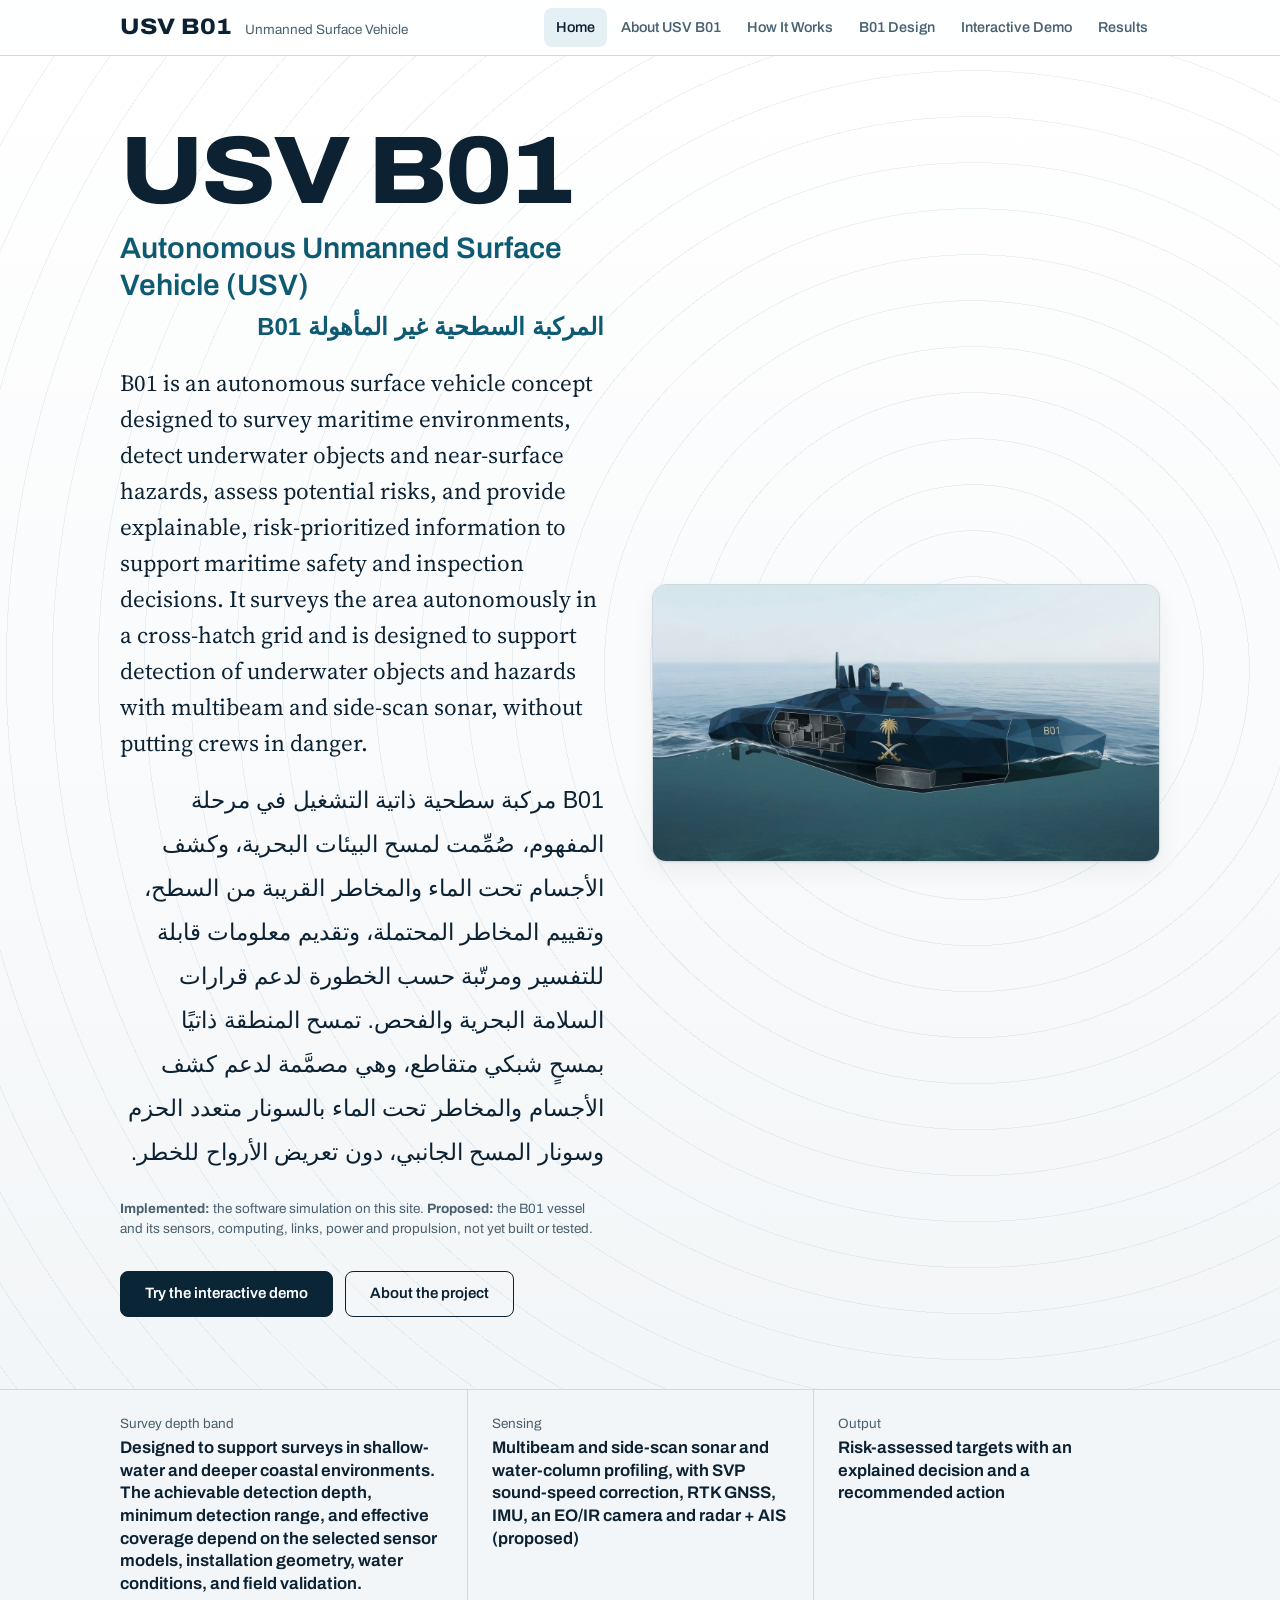
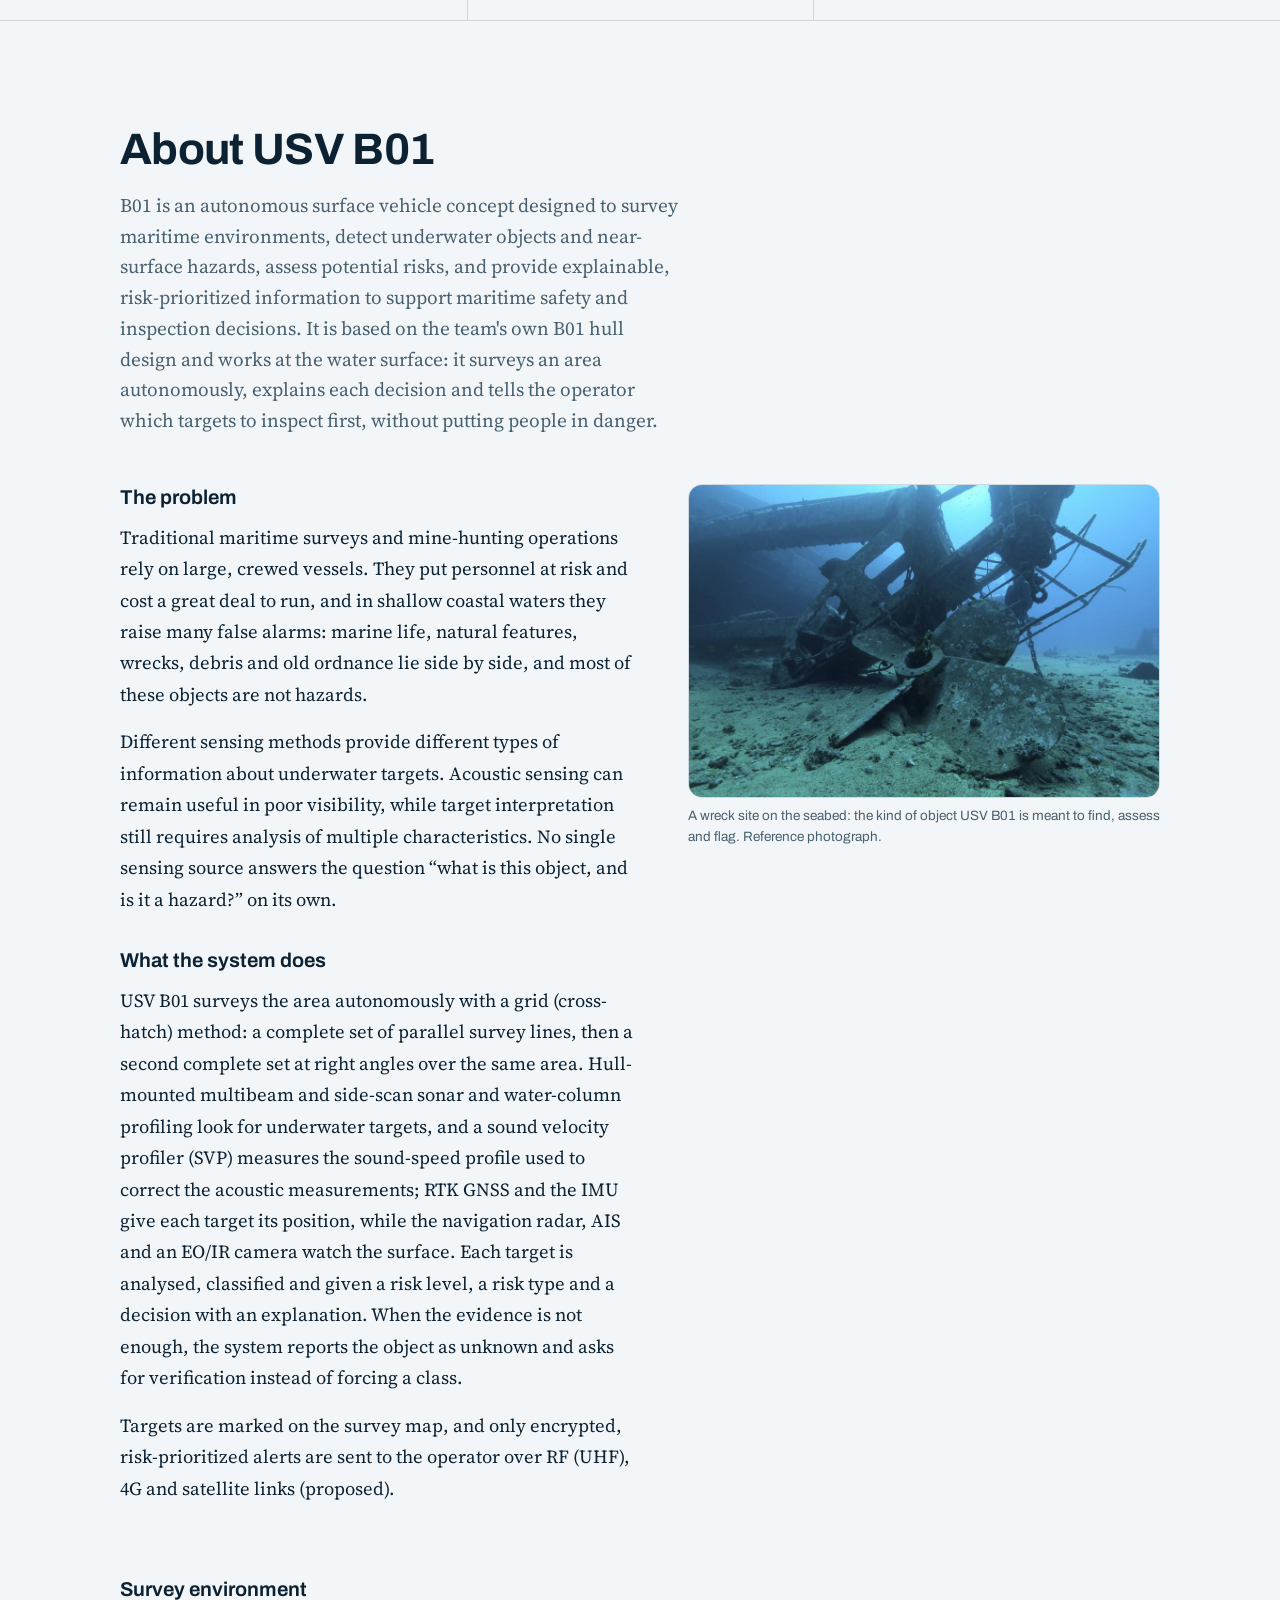
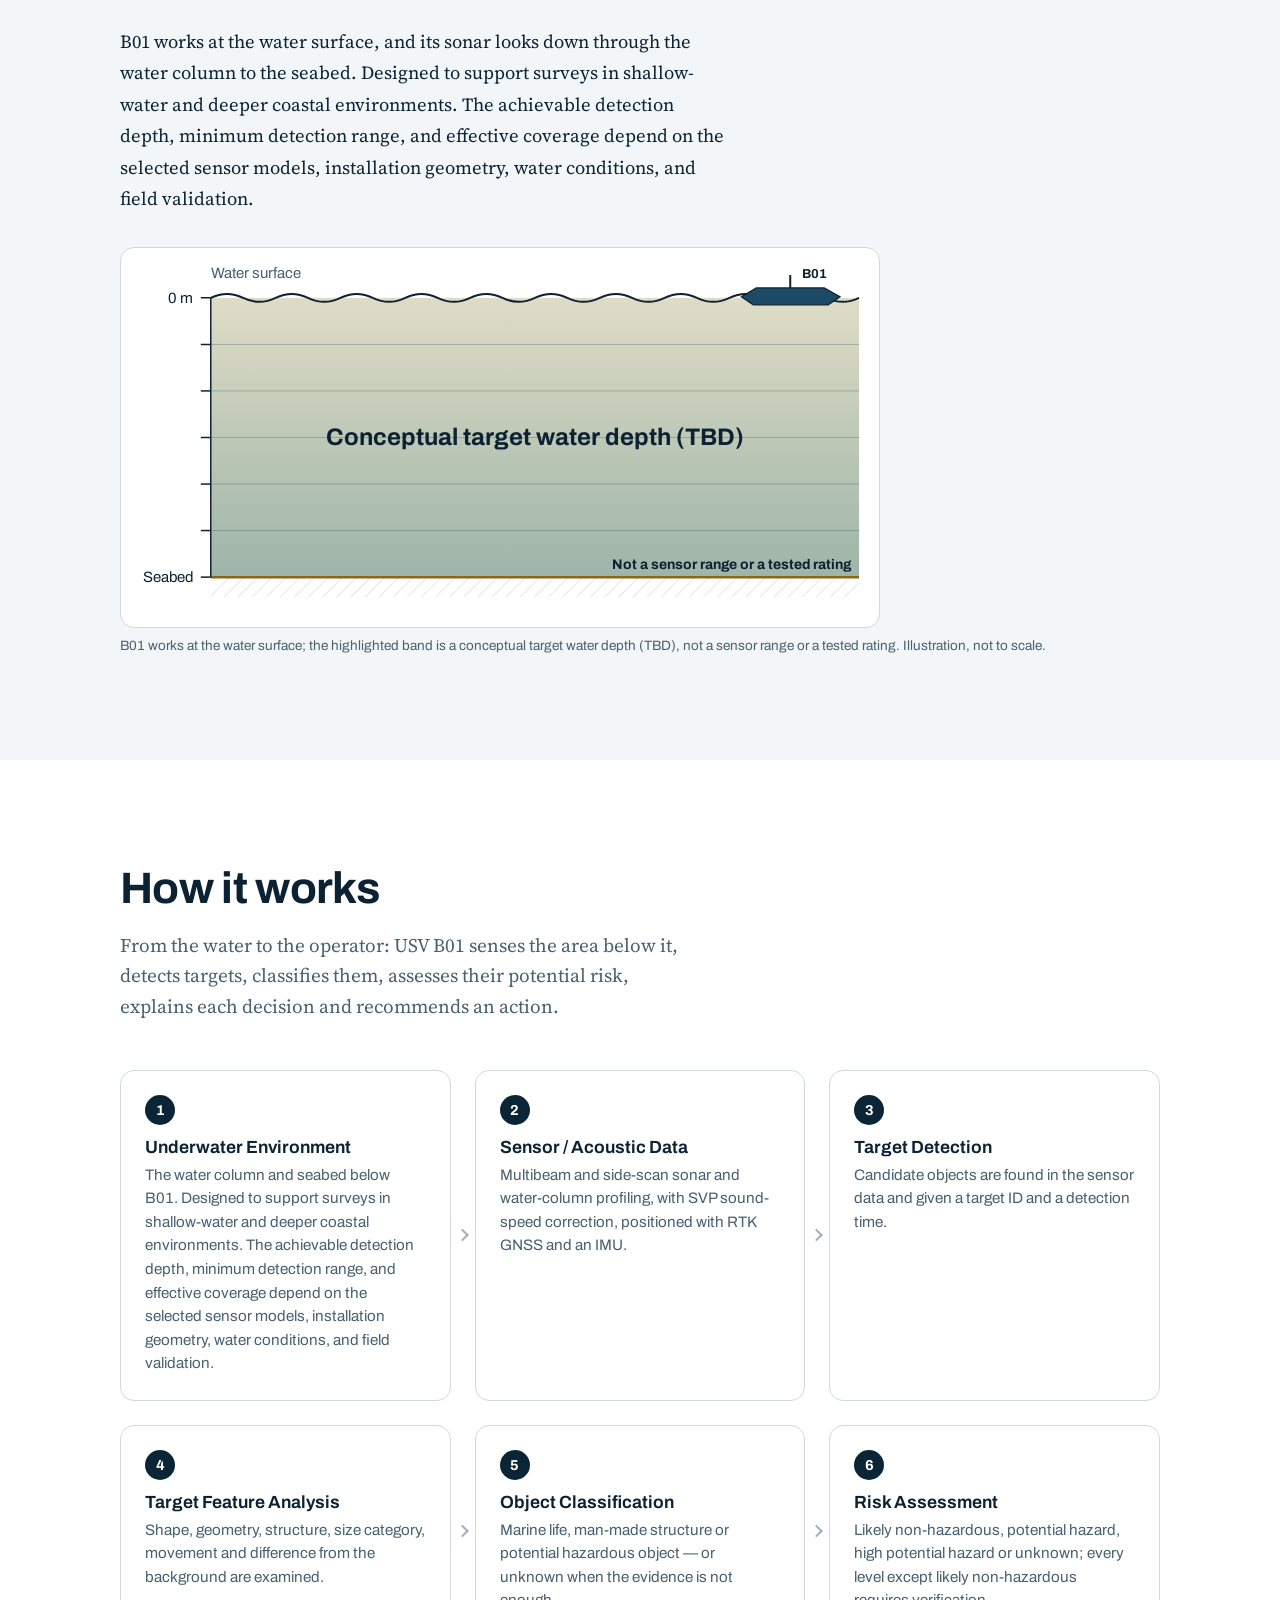
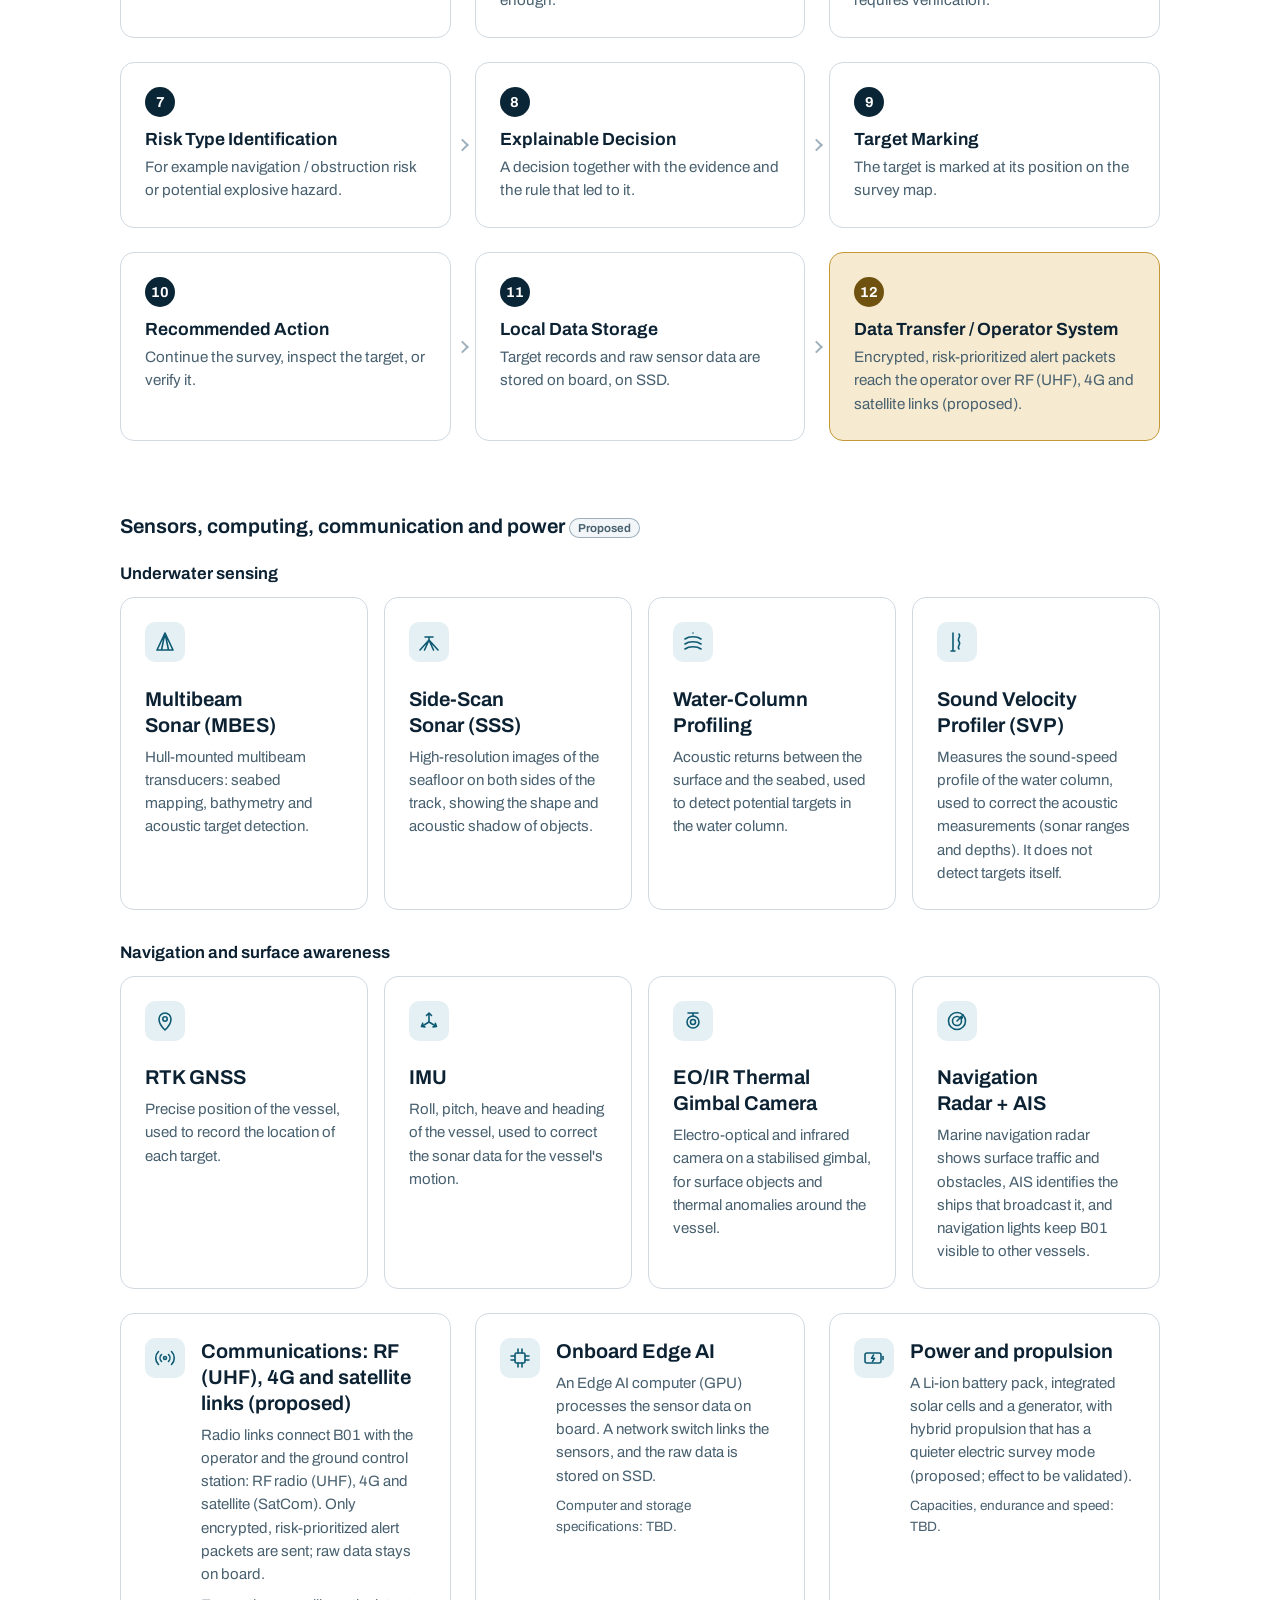
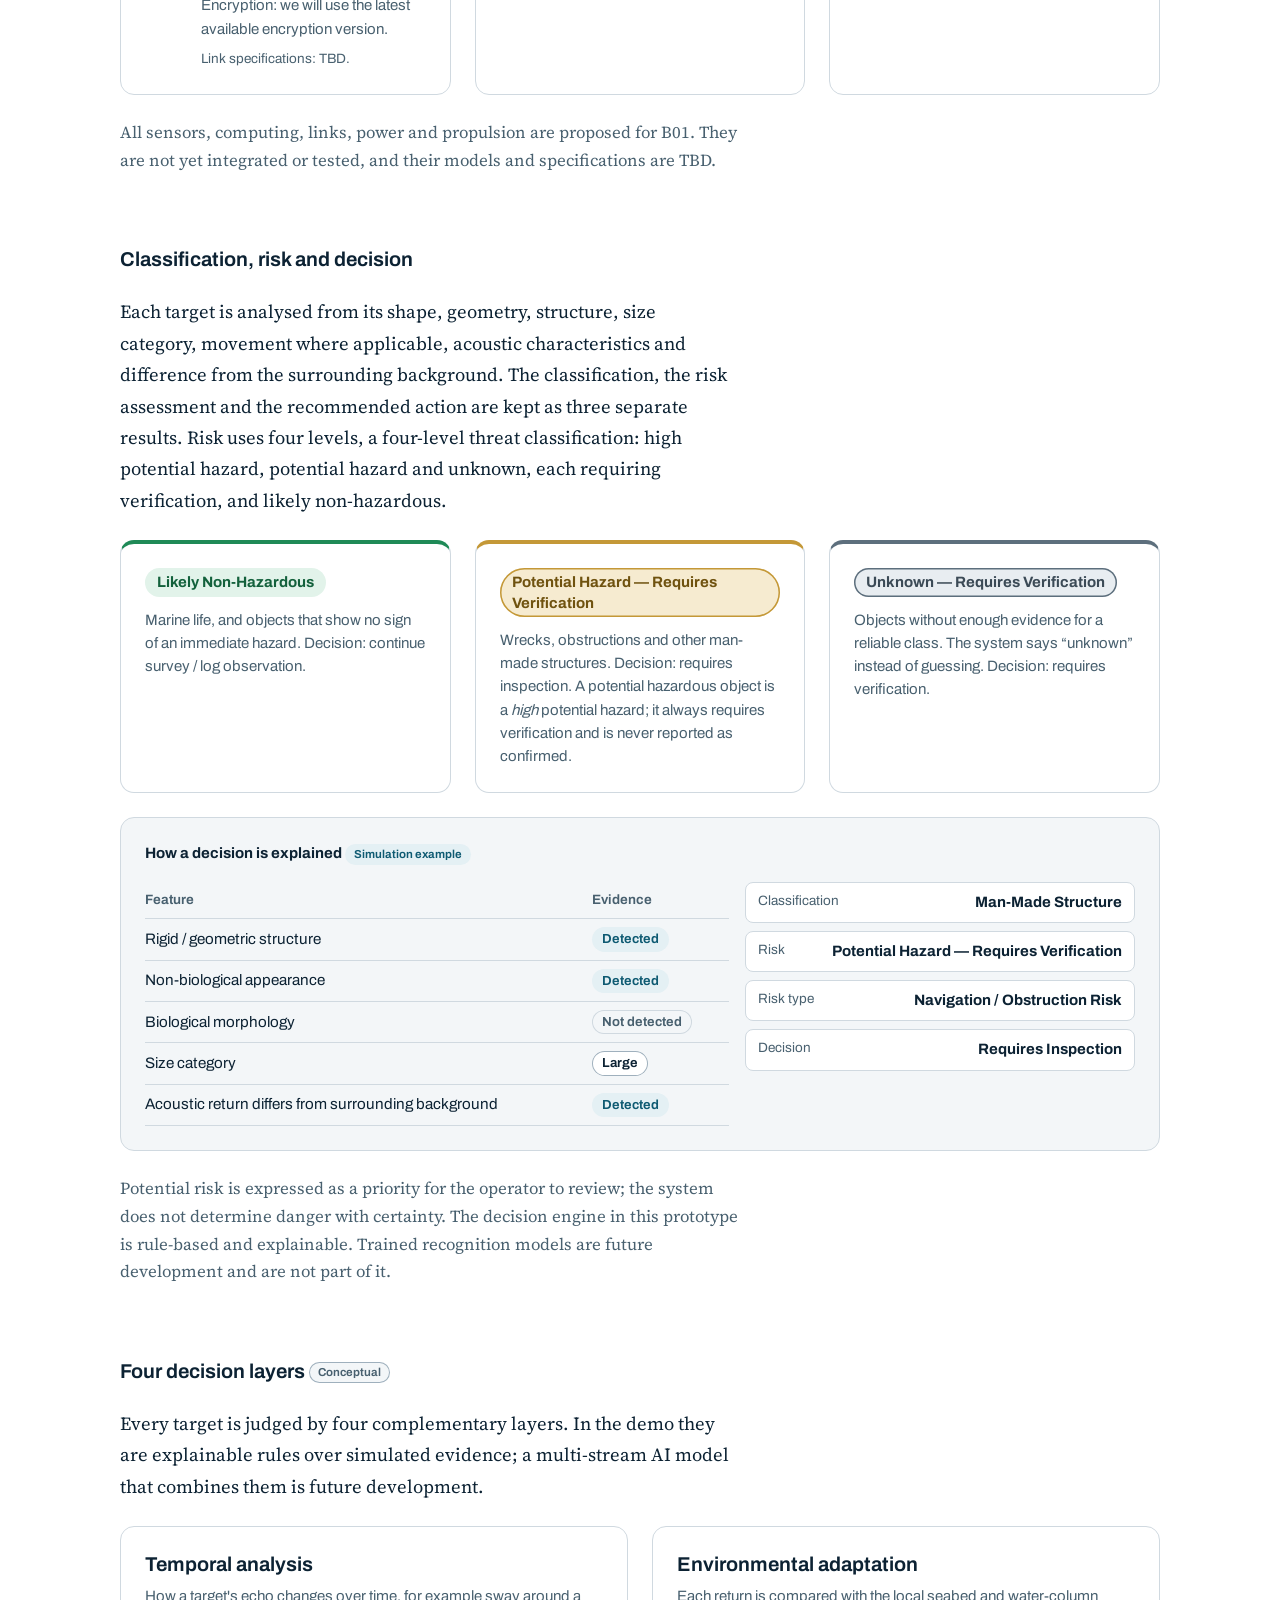
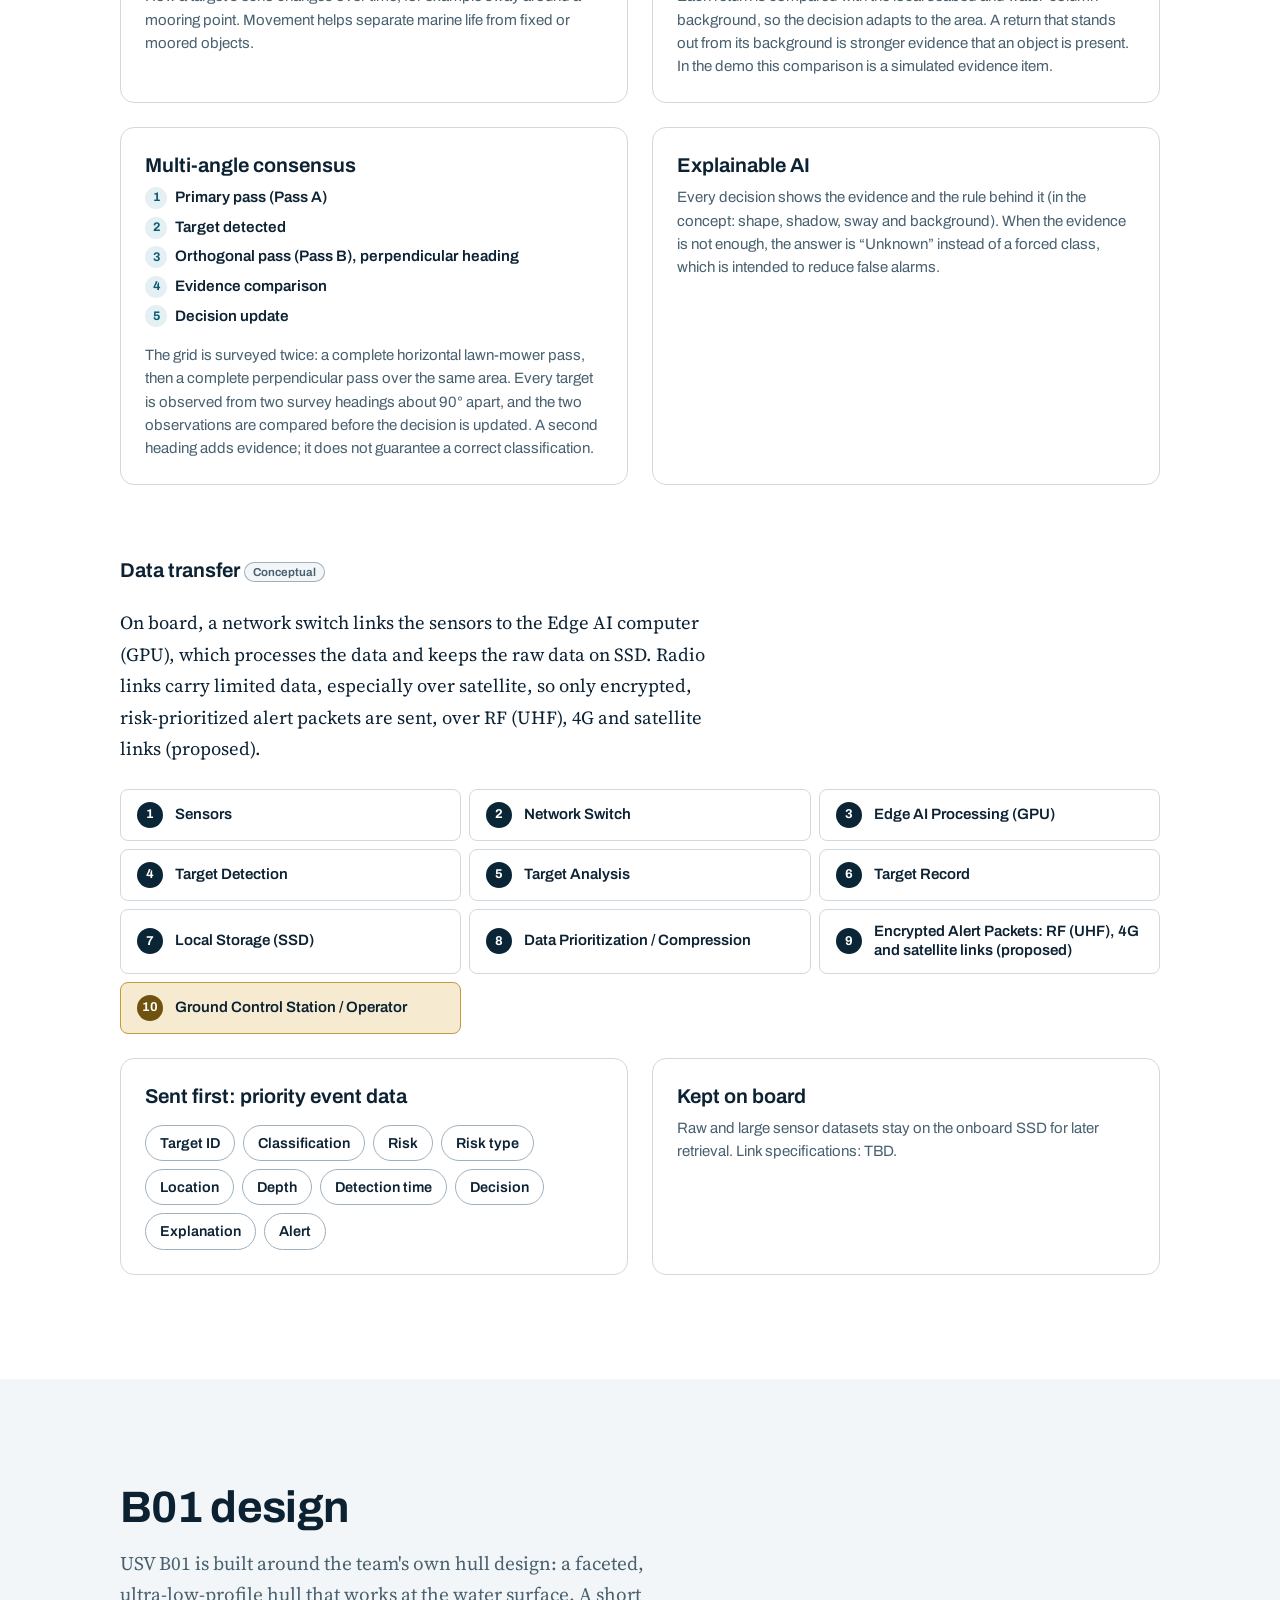
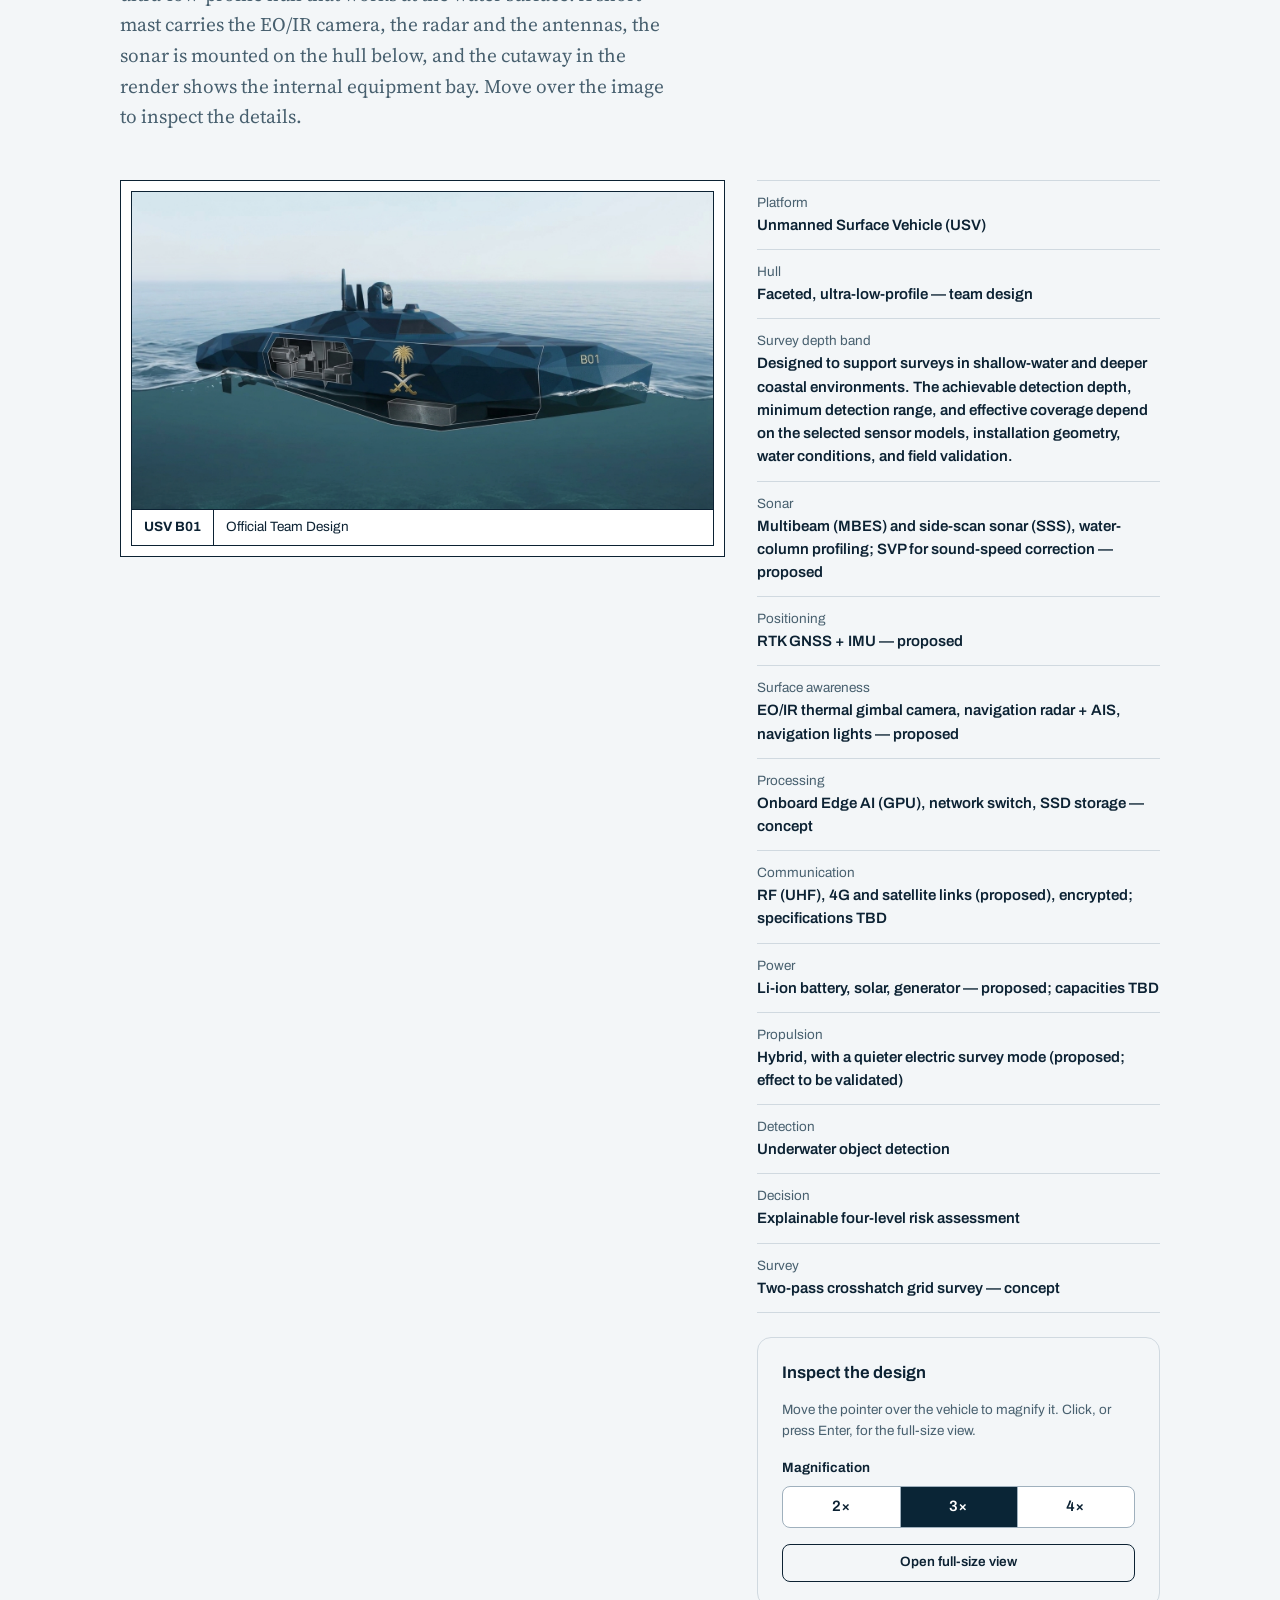
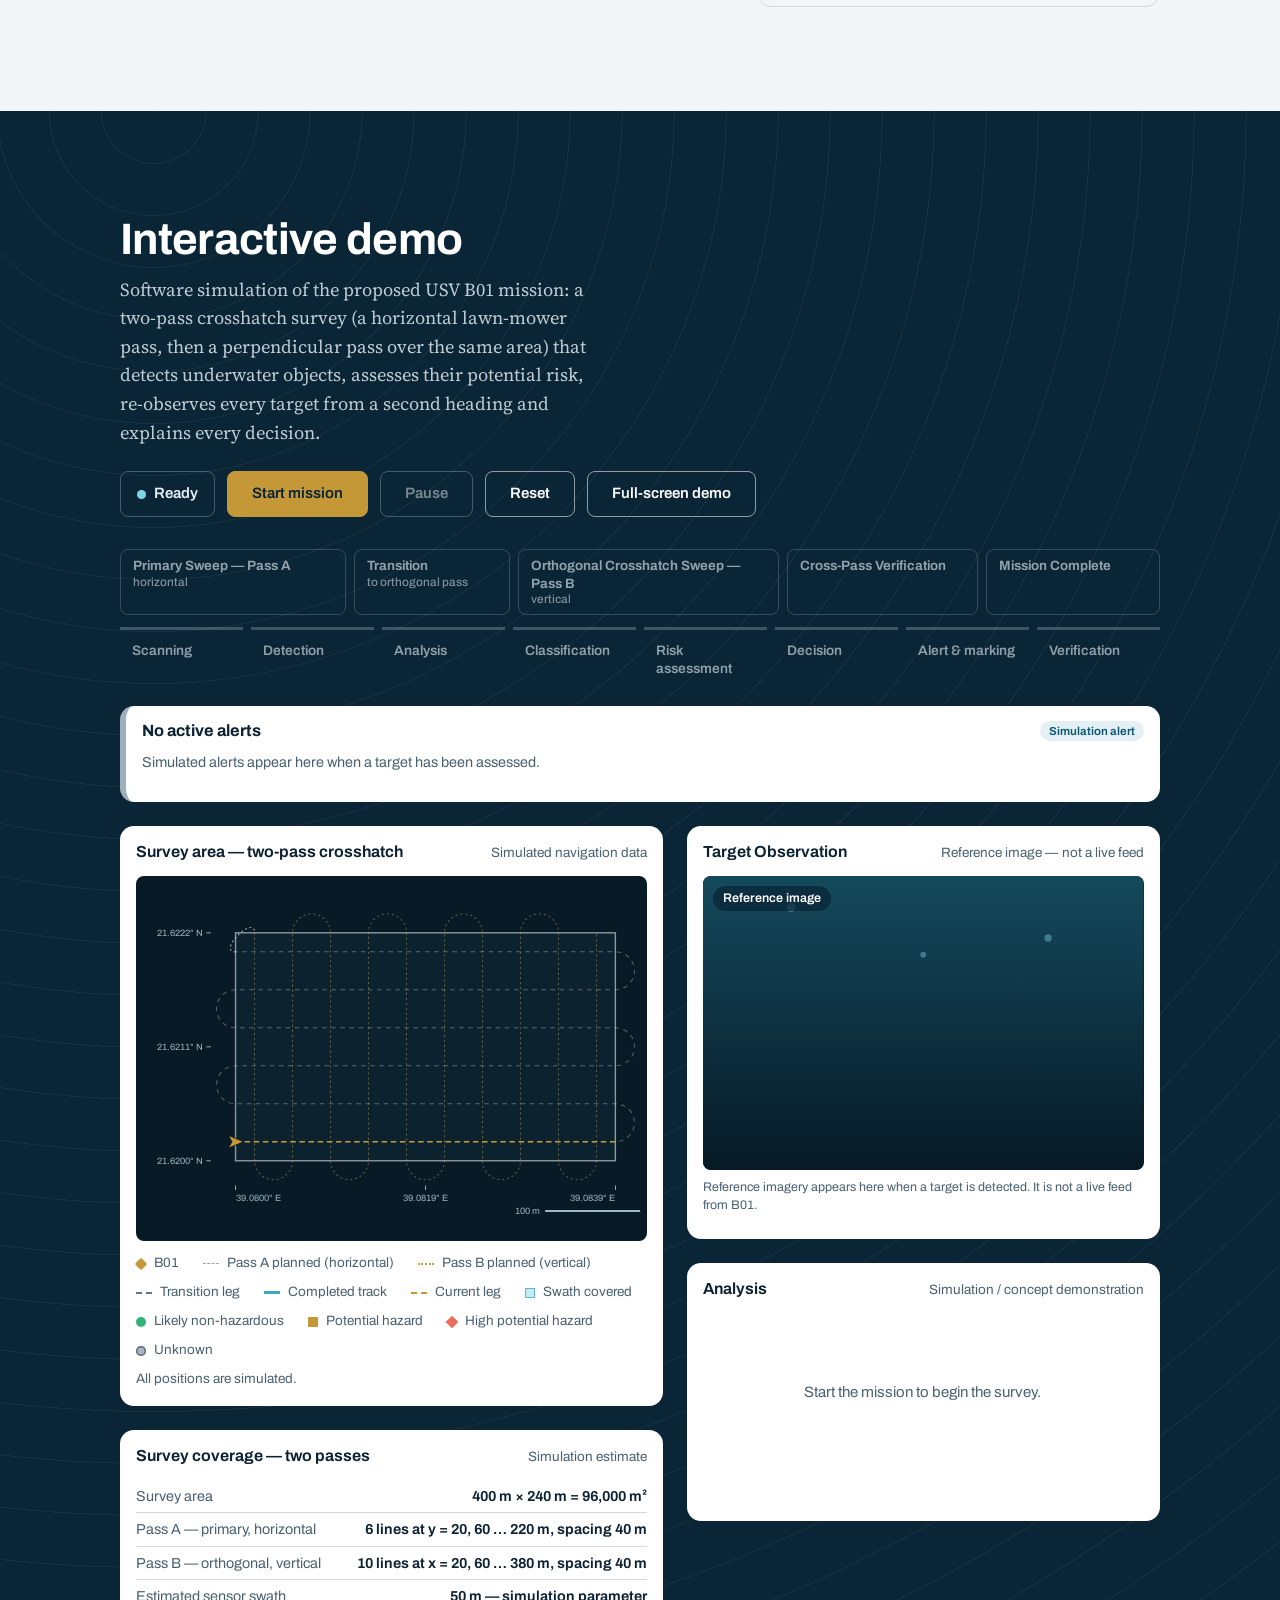
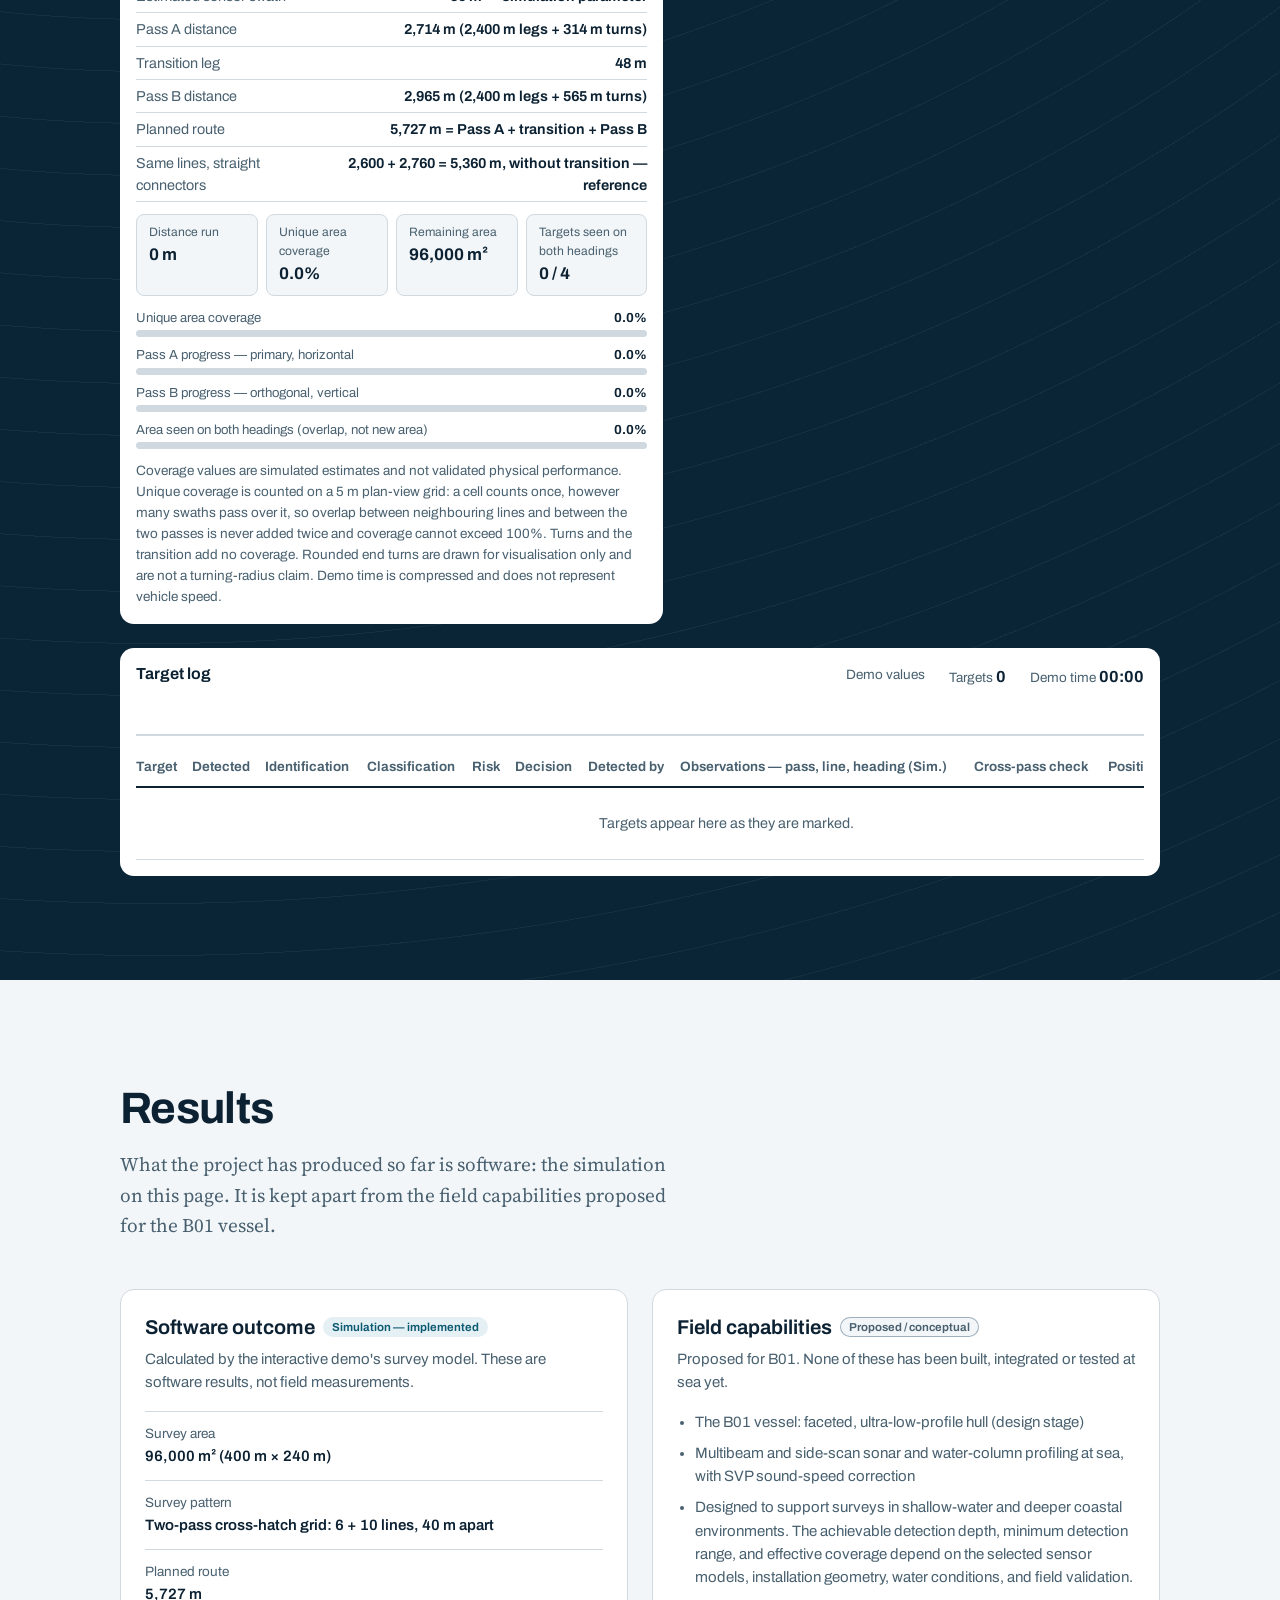
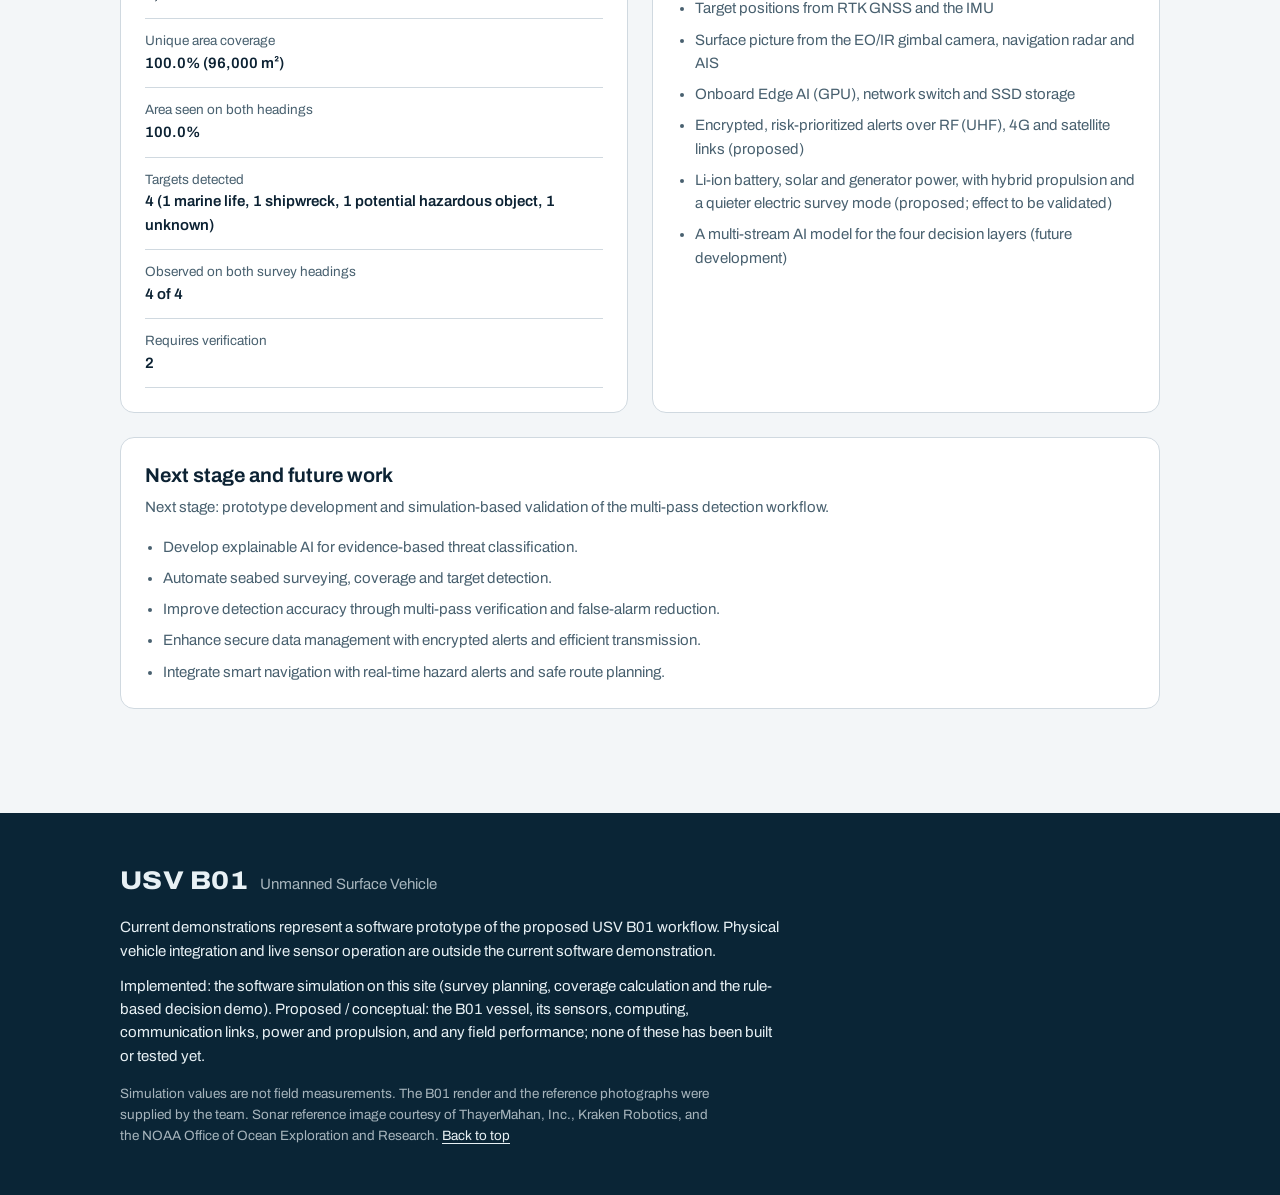
==== commit 7e5250fb: "Correct unsupported claims, numbers and terminology - Name and description: "B01 — Autonomous Unmann" ====
--- a/index.html
+++ b/index.html
@@ -3,8 +3,8 @@
 <head>
 <meta charset="utf-8">
 <meta name="viewport" content="width=device-width, initial-scale=1">
-<title>USV B01 — Unmanned Surface Vehicle</title>
-<meta name="description" content="USV B01 is a low-signature unmanned surface vehicle concept for explainable underwater hazard detection and risk assessment: autonomous cross-hatch grid surveys with multibeam and side-scan sonar, multi-pass verification and an interactive software simulation.">
+<title>B01 — Autonomous Unmanned Surface Vehicle (USV)</title>
+<meta name="description" content="B01 is an autonomous surface vehicle concept designed to survey maritime environments, detect underwater objects and near-surface hazards, assess potential risks, and provide explainable, risk-prioritized information to support maritime safety and inspection decisions.">
 <meta name="theme-color" content="#0a2536">
 <link rel="icon" href="favicon.svg" type="image/svg+xml">
 <link rel="stylesheet" href="css/tokens.css?v=20261118">
@@ -44,10 +44,10 @@
     <div class="container hero__grid">
       <div>
         <h1 id="hero-title">USV B01</h1>
-        <p class="hero__sub">Low-Signature Autonomous Surface Vehicle</p>
+        <p class="hero__sub">Autonomous Unmanned Surface Vehicle (USV)</p>
         <p class="hero__sub hero__sub--ar" lang="ar" dir="rtl">المركبة السطحية غير المأهولة B01</p>
-        <p class="lead">B01 is a low-signature unmanned surface vehicle concept for explainable underwater hazard detection and risk assessment. It autonomously surveys complex marine environments in a cross-hatch grid, detects underwater objects such as naval mines with multibeam and side-scan sonar, and gives the operator risk-prioritized decision support, without putting crews in danger.</p>
-        <p class="lead lead--ar" lang="ar" dir="rtl">B01 مركبة سطحية غير مأهولة منخفضة البصمة لكشف الألغام البحرية وغيرها من الأجسام الخطرة تحت الماء وتقييم خطورتها. تمسح المنطقة ذاتيًا بمسحٍ شبكي متقاطع، وتفحص عمود الماء وقاع البحر بالسونار متعدد الحزم وسونار المسح الجانبي، ثم تعطي المشغّل لكل هدف قرارًا مُفسَّرًا مرتّبًا حسب الخطورة، دون تعريض الأرواح للخطر.</p>
+        <p class="lead">B01 is an autonomous surface vehicle concept designed to survey maritime environments, detect underwater objects and near-surface hazards, assess potential risks, and provide explainable, risk-prioritized information to support maritime safety and inspection decisions. It surveys the area autonomously in a cross-hatch grid and is designed to support detection of underwater objects and hazards with multibeam and side-scan sonar, without putting crews in danger.</p>
+        <p class="lead lead--ar" lang="ar" dir="rtl">B01 مركبة سطحية ذاتية التشغيل في مرحلة المفهوم، صُمِّمت لمسح البيئات البحرية، وكشف الأجسام تحت الماء والمخاطر القريبة من السطح، وتقييم المخاطر المحتملة، وتقديم معلومات قابلة للتفسير ومرتّبة حسب الخطورة لدعم قرارات السلامة البحرية والفحص. تمسح المنطقة ذاتيًا بمسحٍ شبكي متقاطع، وهي مصمَّمة لدعم كشف الأجسام والمخاطر تحت الماء بالسونار متعدد الحزم وسونار المسح الجانبي، دون تعريض الأرواح للخطر.</p>
         <p class="hero__status"><strong>Implemented:</strong> the software simulation on this site. <strong>Proposed:</strong> the B01 vessel and its sensors, computing, links, power and propulsion, not yet built or tested.</p>
         <div class="hero__actions">
           <a class="btn btn--primary" href="#demo">Try the interactive demo</a>
@@ -64,8 +64,8 @@
   <div class="facts-strip">
     <div class="container">
       <dl>
-        <div><dt>Survey depth band</dt><dd>0–60 m below the water surface, 60 m maximum (concept)</dd></div>
-        <div><dt>Sensing</dt><dd>Multibeam and side-scan sonar, water-column profiling and SVP, with RTK GNSS, IMU, an EO/IR camera and radar + AIS (proposed)</dd></div>
+        <div><dt>Survey depth band</dt><dd>Designed to support surveys in shallow-water and deeper coastal environments. The achievable detection depth, minimum detection range, and effective coverage depend on the selected sensor models, installation geometry, water conditions, and field validation.</dd></div>
+        <div><dt>Sensing</dt><dd>Multibeam and side-scan sonar and water-column profiling, with SVP sound-speed correction, RTK GNSS, IMU, an EO/IR camera and radar + AIS (proposed)</dd></div>
         <div><dt>Output</dt><dd>Risk-assessed targets with an explained decision and a recommended action</dd></div>
       </dl>
     </div>
@@ -76,7 +76,7 @@
     <div class="container">
       <div class="section__head">
         <h2 id="about-title">About USV B01</h2>
-        <p>A low-signature unmanned surface vehicle built around the team's own B01 hull design. Working at the water surface, it surveys an area autonomously, detects underwater objects with sonar, assesses whether they may be hazardous, explains each decision and tells the operator which targets to inspect first, without putting people in danger.</p>
+        <p>B01 is an autonomous surface vehicle concept designed to survey maritime environments, detect underwater objects and near-surface hazards, assess potential risks, and provide explainable, risk-prioritized information to support maritime safety and inspection decisions. It is based on the team's own B01 hull design and works at the water surface: it surveys an area autonomously, explains each decision and tells the operator which targets to inspect first, without putting people in danger.</p>
       </div>
 
       <div class="about-grid">
@@ -88,8 +88,8 @@
           </div>
           <h3>What the system does</h3>
           <div class="prose">
-            <p>USV B01 surveys the area autonomously with a grid (cross-hatch) method: a complete set of parallel survey lines, then a second complete set at right angles over the same area. Hull-mounted multibeam and side-scan sonar, water-column profiling and a sound velocity profiler detect underwater targets; RTK GNSS and the IMU give each target its position, while the navigation radar, AIS and an EO/IR camera watch the surface. Each target is analysed, classified and given a risk level, a risk type and a decision with an explanation. When the evidence is not enough, the system reports the object as unknown and asks for verification instead of forcing a class.</p>
-            <p>Targets are marked on the survey map, and only encrypted, risk-prioritized alerts are sent to the operator over secure RF / SatCom links.</p>
+            <p>USV B01 surveys the area autonomously with a grid (cross-hatch) method: a complete set of parallel survey lines, then a second complete set at right angles over the same area. Hull-mounted multibeam and side-scan sonar and water-column profiling look for underwater targets, and a sound velocity profiler (SVP) measures the sound-speed profile used to correct the acoustic measurements; RTK GNSS and the IMU give each target its position, while the navigation radar, AIS and an EO/IR camera watch the surface. Each target is analysed, classified and given a risk level, a risk type and a decision with an explanation. When the evidence is not enough, the system reports the object as unknown and asks for verification instead of forcing a class.</p>
+            <p>Targets are marked on the survey map, and only encrypted, risk-prioritized alerts are sent to the operator over RF (UHF), 4G and satellite links (proposed).</p>
           </div>
         </div>
         <figure class="figure">
@@ -101,12 +101,12 @@
 
       <h3 class="subhead">Survey environment</h3>
       <div class="prose">
-        <p>B01 works at the water surface. Its sonar looks down through the water column to the seabed, and the concept targets a survey depth band from the surface down to 60 metres at most. This is a conceptual range; the vessel and its sensors have not been tested or certified across it.</p>
+        <p>B01 works at the water surface, and its sonar looks down through the water column to the seabed. Designed to support surveys in shallow-water and deeper coastal environments. The achievable detection depth, minimum detection range, and effective coverage depend on the selected sensor models, installation geometry, water conditions, and field validation.</p>
       </div>
       <figure class="figure depth mt-6">
         <svg viewBox="0 0 760 380" role="img" aria-labelledby="depth-title depth-desc">
-          <title id="depth-title">Conceptual survey depth band</title>
-          <desc id="depth-desc">A water column diagram from the surface to 60 m. B01 sits at the surface; the band from the surface down to 60 m, the maximum, is highlighted as the conceptual survey depth band of its sonar.</desc>
+          <title id="depth-title">Conceptual target water depth (TBD)</title>
+          <desc id="depth-desc">A conceptual water column diagram, not to scale. B01 sits at the water surface above the water column and the seabed. The highlighted band is the conceptual target water depth, to be determined (TBD); it is not a sensor range or a tested rating.</desc>
           <defs>
             <linearGradient id="water" x1="0" y1="0" x2="0" y2="1">
               <stop offset="0" stop-color="#e8f4f8"/>
@@ -142,15 +142,10 @@
           </g>
           <g font-size="15" text-anchor="end">
             <text x="72" y="55">0 m</text>
-            <text x="72" y="101.7">10 m</text>
-            <text x="72" y="148.3">20 m</text>
-            <text x="72" y="195">30 m</text>
-            <text x="72" y="241.7">40 m</text>
-            <text x="72" y="288.3">50 m</text>
-            <text x="72" y="335">60 m</text>
+            <text x="72" y="335">Seabed</text>
           </g>
           <g font-size="14" font-weight="700" text-anchor="end" class="depth__range">
-            <text x="732" y="322">60 m max</text>
+            <text x="732" y="322">Not a sensor range or a tested rating</text>
           </g>
           <text x="90" y="30" font-size="15" class="depth__muted">Water surface</text>
           <g aria-hidden="true">
@@ -158,9 +153,9 @@
             <polygon points="622,49 637,40 705,40 721,49 709,57 634,57" fill="#1d4a66" stroke="#0c2233" stroke-width="1.2"/>
             <text x="683" y="30" font-size="13" font-weight="700">B01</text>
           </g>
-          <text x="415" y="198" font-size="24" font-weight="700" text-anchor="middle">Conceptual survey depth: 0–60 m</text>
+          <text x="415" y="198" font-size="24" font-weight="700" text-anchor="middle">Conceptual target water depth (TBD)</text>
         </svg>
-        <figcaption>B01 works at the water surface; the highlighted band is the conceptual survey depth of its sonar, down to 60 m at most. A target for the concept, not a tested rating.</figcaption>
+        <figcaption>B01 works at the water surface; the highlighted band is a conceptual target water depth (TBD), not a sensor range or a tested rating. Illustration, not to scale.</figcaption>
       </figure>
     </div>
   </section>
@@ -174,18 +169,18 @@
       </div>
 
       <ol class="flow flow--end">
-        <li><h3>Underwater Environment</h3><p>The water column and seabed below B01, 0–60 m deep, 60 m maximum (concept).</p></li>
-        <li><h3>Sensor / Acoustic Data</h3><p>Multibeam and side-scan sonar, water-column profiling and SVP, positioned with RTK GNSS and an IMU.</p></li>
+        <li><h3>Underwater Environment</h3><p>The water column and seabed below B01. Designed to support surveys in shallow-water and deeper coastal environments. The achievable detection depth, minimum detection range, and effective coverage depend on the selected sensor models, installation geometry, water conditions, and field validation.</p></li>
+        <li><h3>Sensor / Acoustic Data</h3><p>Multibeam and side-scan sonar and water-column profiling, with SVP sound-speed correction, positioned with RTK GNSS and an IMU.</p></li>
         <li><h3>Target Detection</h3><p>Candidate objects are found in the sensor data and given a target ID and a detection time.</p></li>
         <li><h3>Target Feature Analysis</h3><p>Shape, geometry, structure, size category, movement and difference from the background are examined.</p></li>
         <li><h3>Object Classification</h3><p>Marine life, man-made structure or potential hazardous object — or unknown when the evidence is not enough.</p></li>
-        <li><h3>Risk Assessment</h3><p>Non-hazardous, potential hazard (or high potential hazard), or unknown and requiring verification.</p></li>
+        <li><h3>Risk Assessment</h3><p>Likely non-hazardous, potential hazard, high potential hazard or unknown; every level except likely non-hazardous requires verification.</p></li>
         <li><h3>Risk Type Identification</h3><p>For example navigation / obstruction risk or potential explosive hazard.</p></li>
         <li><h3>Explainable Decision</h3><p>A decision together with the evidence and the rule that led to it.</p></li>
         <li><h3>Target Marking</h3><p>The target is marked at its position on the survey map.</p></li>
         <li><h3>Recommended Action</h3><p>Continue the survey, inspect the target, or verify it.</p></li>
         <li><h3>Local Data Storage</h3><p>Target records and raw sensor data are stored on board, on SSD.</p></li>
-        <li><h3>Data Transfer / Operator System</h3><p>Encrypted, risk-prioritized alert packets reach the operator over secure RF / SatCom links.</p></li>
+        <li><h3>Data Transfer / Operator System</h3><p>Encrypted, risk-prioritized alert packets reach the operator over RF (UHF), 4G and satellite links (proposed).</p></li>
       </ol>
 
       <h3 class="subhead">Sensors, computing, communication and power <span class="tag tag--concept">Proposed</span></h3>
@@ -209,7 +204,7 @@
         <div class="card">
           <svg class="icon" viewBox="0 0 24 24" aria-hidden="true"><path d="M8 3v18M6 21h4M14 4c2.5 2.5-2.5 5 0 7.5s-2.5 5 0 7.5"/></svg>
           <h3>Sound Velocity Profiler (SVP)</h3>
-          <p>Measures the speed of sound through the water column, so sonar ranges and depths are calculated correctly.</p>
+          <p>Measures the sound-speed profile of the water column, used to correct the acoustic measurements (sonar ranges and depths). It does not detect targets itself.</p>
         </div>
       </div>
       <h4 class="sensor-group">Navigation and surface awareness</h4>
@@ -217,7 +212,7 @@
         <div class="card">
           <svg class="icon" viewBox="0 0 24 24" aria-hidden="true"><path d="M12 21s-6-5.6-6-11a6 6 0 0 1 12 0c0 5.4-6 11-6 11z"/><circle cx="12" cy="10" r="2.2"/></svg>
           <h3>RTK GNSS</h3>
-          <p>Precise position of the vessel, so every target is recorded with an accurate location.</p>
+          <p>Precise position of the vessel, used to record the location of each target.</p>
         </div>
         <div class="card">
           <svg class="icon" viewBox="0 0 24 24" aria-hidden="true"><path d="M12 13V4m0 0-2.5 2.5M12 4l2.5 2.5M12 13l7.5 4.5m0 0-3.4.4m3.4-.4-1.2-3.2M12 13l-7.5 4.5m0 0 3.4.4m-3.4-.4 1.2-3.2"/></svg>
@@ -240,7 +235,7 @@
           <div class="comm">
             <svg class="icon" viewBox="0 0 24 24" aria-hidden="true"><circle cx="12" cy="12" r="1.5"/><path d="M8.5 8.5a5 5 0 0 0 0 7M15.5 8.5a5 5 0 0 1 0 7M5.5 5.5a9 9 0 0 0 0 13M18.5 5.5a9 9 0 0 1 0 13"/></svg>
             <div>
-              <h3>Communications: secure RF / SatCom</h3>
+              <h3>Communications: RF (UHF), 4G and satellite links (proposed)</h3>
               <p>Radio links connect B01 with the operator and the ground control station: RF radio (UHF), 4G and satellite (SatCom). Only encrypted, risk-prioritized alert packets are sent; raw data stays on board.</p>
               <p>Encryption: we will use the latest available encryption version.</p>
               <p class="tbd">Link specifications: TBD.</p>
@@ -262,7 +257,7 @@
             <svg class="icon" viewBox="0 0 24 24" aria-hidden="true"><rect x="3" y="7" width="16" height="10" rx="2"/><path d="M21 10.5v3"/><path d="M11.5 9 9.5 12.3h3L10.5 15.5"/></svg>
             <div>
               <h3>Power and propulsion</h3>
-              <p>A Li-ion battery pack, integrated solar cells and a generator, with hybrid propulsion that has a silent survey mode.</p>
+              <p>A Li-ion battery pack, integrated solar cells and a generator, with hybrid propulsion that has a quieter electric survey mode (proposed; effect to be validated).</p>
               <p class="tbd">Capacities, endurance and speed: TBD.</p>
             </div>
           </div>
@@ -272,16 +267,16 @@
 
       <h3 class="subhead">Classification, risk and decision</h3>
       <div class="prose">
-        <p>Each target is analysed from its shape, geometry, structure, size category, movement where applicable, acoustic characteristics and difference from the surrounding background. The classification, the risk assessment and the recommended action are kept as three separate results. Risk uses four levels, a four-level threat classification: non-hazardous, potential hazard, high potential hazard and unknown.</p>
+        <p>Each target is analysed from its shape, geometry, structure, size category, movement where applicable, acoustic characteristics and difference from the surrounding background. The classification, the risk assessment and the recommended action are kept as three separate results. Risk uses four levels, a four-level threat classification: high potential hazard, potential hazard and unknown, each requiring verification, and likely non-hazardous.</p>
       </div>
       <div class="cards-3 mt-card risk-cards">
         <div class="card risk-card risk-card--safe">
-          <p class="risk risk--safe">Non-Hazardous</p>
-          <p>Marine life, and objects with no immediate hazard. Decision: continue survey / log observation.</p>
+          <p class="risk risk--safe">Likely Non-Hazardous</p>
+          <p>Marine life, and objects that show no sign of an immediate hazard. Decision: continue survey / log observation.</p>
         </div>
         <div class="card risk-card risk-card--hazard">
-          <p class="risk risk--hazard">Potential Hazard</p>
-          <p>Wrecks, obstructions and other man-made structures. Decision: requires inspection. A potential mine is a <em>high</em> potential hazard; it always requires verification and is never reported as confirmed.</p>
+          <p class="risk risk--hazard">Potential Hazard — Requires Verification</p>
+          <p>Wrecks, obstructions and other man-made structures. Decision: requires inspection. A potential hazardous object is a <em>high</em> potential hazard; it always requires verification and is never reported as confirmed.</p>
         </div>
         <div class="card risk-card risk-card--unknown">
           <p class="risk risk--unknown">Unknown — Requires Verification</p>
@@ -303,7 +298,7 @@
         </table>
         <dl class="explain__result">
           <div><dt>Classification</dt><dd>Man-Made Structure</dd></div>
-          <div><dt>Risk</dt><dd>Potential Hazard</dd></div>
+          <div><dt>Risk</dt><dd>Potential Hazard — Requires Verification</dd></div>
           <div><dt>Risk type</dt><dd>Navigation / Obstruction Risk</dd></div>
           <div><dt>Decision</dt><dd>Requires Inspection</dd></div>
         </dl>
@@ -336,13 +331,13 @@
         </div>
         <div class="card">
           <h3>Explainable AI</h3>
-          <p>Every decision shows the evidence and the rule behind it (in the concept: shape, shadow, sway and background). When the evidence is not enough, the answer is “Unknown”, which prevents false alarms instead of forcing a class.</p>
+          <p>Every decision shows the evidence and the rule behind it (in the concept: shape, shadow, sway and background). When the evidence is not enough, the answer is “Unknown” instead of a forced class, which is intended to reduce false alarms.</p>
         </div>
       </div>
 
       <h3 class="subhead">Data transfer <span class="tag tag--concept">Conceptual</span></h3>
       <div class="prose">
-        <p>On board, a network switch links the sensors to the Edge AI computer (GPU), which processes the data and keeps the raw data on SSD. Radio links carry limited data, especially over satellite, so only encrypted, risk-prioritized alert packets are sent, over secure RF / SatCom.</p>
+        <p>On board, a network switch links the sensors to the Edge AI computer (GPU), which processes the data and keeps the raw data on SSD. Radio links carry limited data, especially over satellite, so only encrypted, risk-prioritized alert packets are sent, over RF (UHF), 4G and satellite links (proposed).</p>
       </div>
       <ol class="pipeline mt-card">
         <li>Sensors</li>
@@ -353,7 +348,7 @@
         <li>Target Record</li>
         <li>Local Storage (SSD)</li>
         <li>Data Prioritization / Compression</li>
-        <li>Encrypted Alert Packets: Secure RF / SatCom</li>
+        <li>Encrypted Alert Packets: RF (UHF), 4G and satellite links (proposed)</li>
         <li>Ground Control Station / Operator</li>
       </ol>
       <div class="cards-2 mt-card">
@@ -376,7 +371,7 @@
     <div class="container">
       <div class="section__head">
         <h2 id="design-title">B01 design</h2>
-        <p>USV B01 is built around the team's own hull design: a faceted, low-observable, ultra-low-profile hull that works at the water surface. A short mast carries the EO/IR camera, the radar and the antennas, the sonar is mounted on the hull below, and the cutaway in the render shows the internal equipment bay. Move over the image to inspect the details.</p>
+        <p>USV B01 is built around the team's own hull design: a faceted, ultra-low-profile hull that works at the water surface. A short mast carries the EO/IR camera, the radar and the antennas, the sonar is mounted on the hull below, and the cutaway in the render shows the internal equipment bay. Move over the image to inspect the details.</p>
       </div>
 
       <div class="design-grid" id="design-grid">
@@ -392,7 +387,7 @@
                   <p class="sheet__info-title">USV B01</p>
                   <p class="sheet__info-sub">Unmanned Surface Vehicle</p>
                   <dl>
-                    <div><dt>Survey depth</dt><dd>0–60 m (concept)</dd></div>
+                    <div><dt>Survey depth</dt><dd>TBD (concept)</dd></div>
                     <div><dt>Sonar</dt><dd>MBES + side-scan</dd></div>
                   </dl>
                 </div>
@@ -405,15 +400,15 @@
         <div class="design-side">
           <dl class="spec">
             <div><dt>Platform</dt><dd>Unmanned Surface Vehicle (USV)</dd></div>
-            <div><dt>Hull</dt><dd>Faceted, low-observable, ultra-low-profile — team design</dd></div>
-            <div><dt>Survey depth band</dt><dd>0–60 m, 60 m maximum — concept</dd></div>
-            <div><dt>Sonar</dt><dd>Multibeam (MBES) and side-scan sonar (SSS), water-column profiling, SVP — proposed</dd></div>
+            <div><dt>Hull</dt><dd>Faceted, ultra-low-profile — team design</dd></div>
+            <div><dt>Survey depth band</dt><dd>Designed to support surveys in shallow-water and deeper coastal environments. The achievable detection depth, minimum detection range, and effective coverage depend on the selected sensor models, installation geometry, water conditions, and field validation.</dd></div>
+            <div><dt>Sonar</dt><dd>Multibeam (MBES) and side-scan sonar (SSS), water-column profiling; SVP for sound-speed correction — proposed</dd></div>
             <div><dt>Positioning</dt><dd>RTK GNSS + IMU — proposed</dd></div>
             <div><dt>Surface awareness</dt><dd>EO/IR thermal gimbal camera, navigation radar + AIS, navigation lights — proposed</dd></div>
             <div><dt>Processing</dt><dd>Onboard Edge AI (GPU), network switch, SSD storage — concept</dd></div>
-            <div><dt>Communication</dt><dd>Secure RF (UHF, 4G) / SatCom, encrypted — proposed; specifications TBD</dd></div>
+            <div><dt>Communication</dt><dd>RF (UHF), 4G and satellite links (proposed), encrypted; specifications TBD</dd></div>
             <div><dt>Power</dt><dd>Li-ion battery, solar, generator — proposed; capacities TBD</dd></div>
-            <div><dt>Propulsion</dt><dd>Hybrid, with a silent survey mode — proposed</dd></div>
+            <div><dt>Propulsion</dt><dd>Hybrid, with a quieter electric survey mode (proposed; effect to be validated)</dd></div>
             <div><dt>Detection</dt><dd>Underwater object detection</dd></div>
             <div><dt>Decision</dt><dd>Explainable four-level risk assessment</dd></div>
             <div><dt>Survey</dt><dd>Two-pass crosshatch grid survey — concept</dd></div>
@@ -508,7 +503,7 @@
               <span><i class="k-track"></i>Completed track</span>
               <span><i class="k-current"></i>Current leg</span>
               <span><i class="k-cover"></i>Swath covered</span>
-              <span><i class="k-safe"></i>Non-hazardous</span>
+              <span><i class="k-safe"></i>Likely non-hazardous</span>
               <span><i class="k-hazard"></i>Potential hazard</span>
               <span><i class="k-high"></i>High potential hazard</span>
               <span><i class="k-unknown"></i>Unknown</span>
@@ -600,14 +595,14 @@
           <h3>Field capabilities <span class="tag tag--concept">Proposed / conceptual</span></h3>
           <p>Proposed for B01. None of these has been built, integrated or tested at sea yet.</p>
           <ul class="results__concept">
-            <li>The B01 vessel: faceted, low-signature hull (design stage)</li>
-            <li>Multibeam and side-scan sonar, water-column profiling and SVP at sea</li>
-            <li>Survey depth band of 0–60 m below the surface (60 m maximum)</li>
+            <li>The B01 vessel: faceted, ultra-low-profile hull (design stage)</li>
+            <li>Multibeam and side-scan sonar and water-column profiling at sea, with SVP sound-speed correction</li>
+            <li>Designed to support surveys in shallow-water and deeper coastal environments. The achievable detection depth, minimum detection range, and effective coverage depend on the selected sensor models, installation geometry, water conditions, and field validation.</li>
             <li>Target positions from RTK GNSS and the IMU</li>
             <li>Surface picture from the EO/IR gimbal camera, navigation radar and AIS</li>
             <li>Onboard Edge AI (GPU), network switch and SSD storage</li>
-            <li>Encrypted, risk-prioritized alerts over secure RF / SatCom</li>
-            <li>Li-ion battery, solar and generator power, with hybrid silent-survey propulsion</li>
+            <li>Encrypted, risk-prioritized alerts over RF (UHF), 4G and satellite links (proposed)</li>
+            <li>Li-ion battery, solar and generator power, with hybrid propulsion and a quieter electric survey mode (proposed; effect to be validated)</li>
             <li>A multi-stream AI model for the four decision layers (future development)</li>
           </ul>
         </div>
@@ -651,6 +646,6 @@
 <script src="js/main.js?v=20261118" defer></script>
 <script src="js/auv-viewer.js?v=20261118" defer></script>
 <script src="js/survey-model.js?v=20261118" defer></script>
-<script src="js/demo.js?v=20261118" defer></script>
+<script src="js/demo.js?v=20261123" defer></script>
 </body>
 </html>
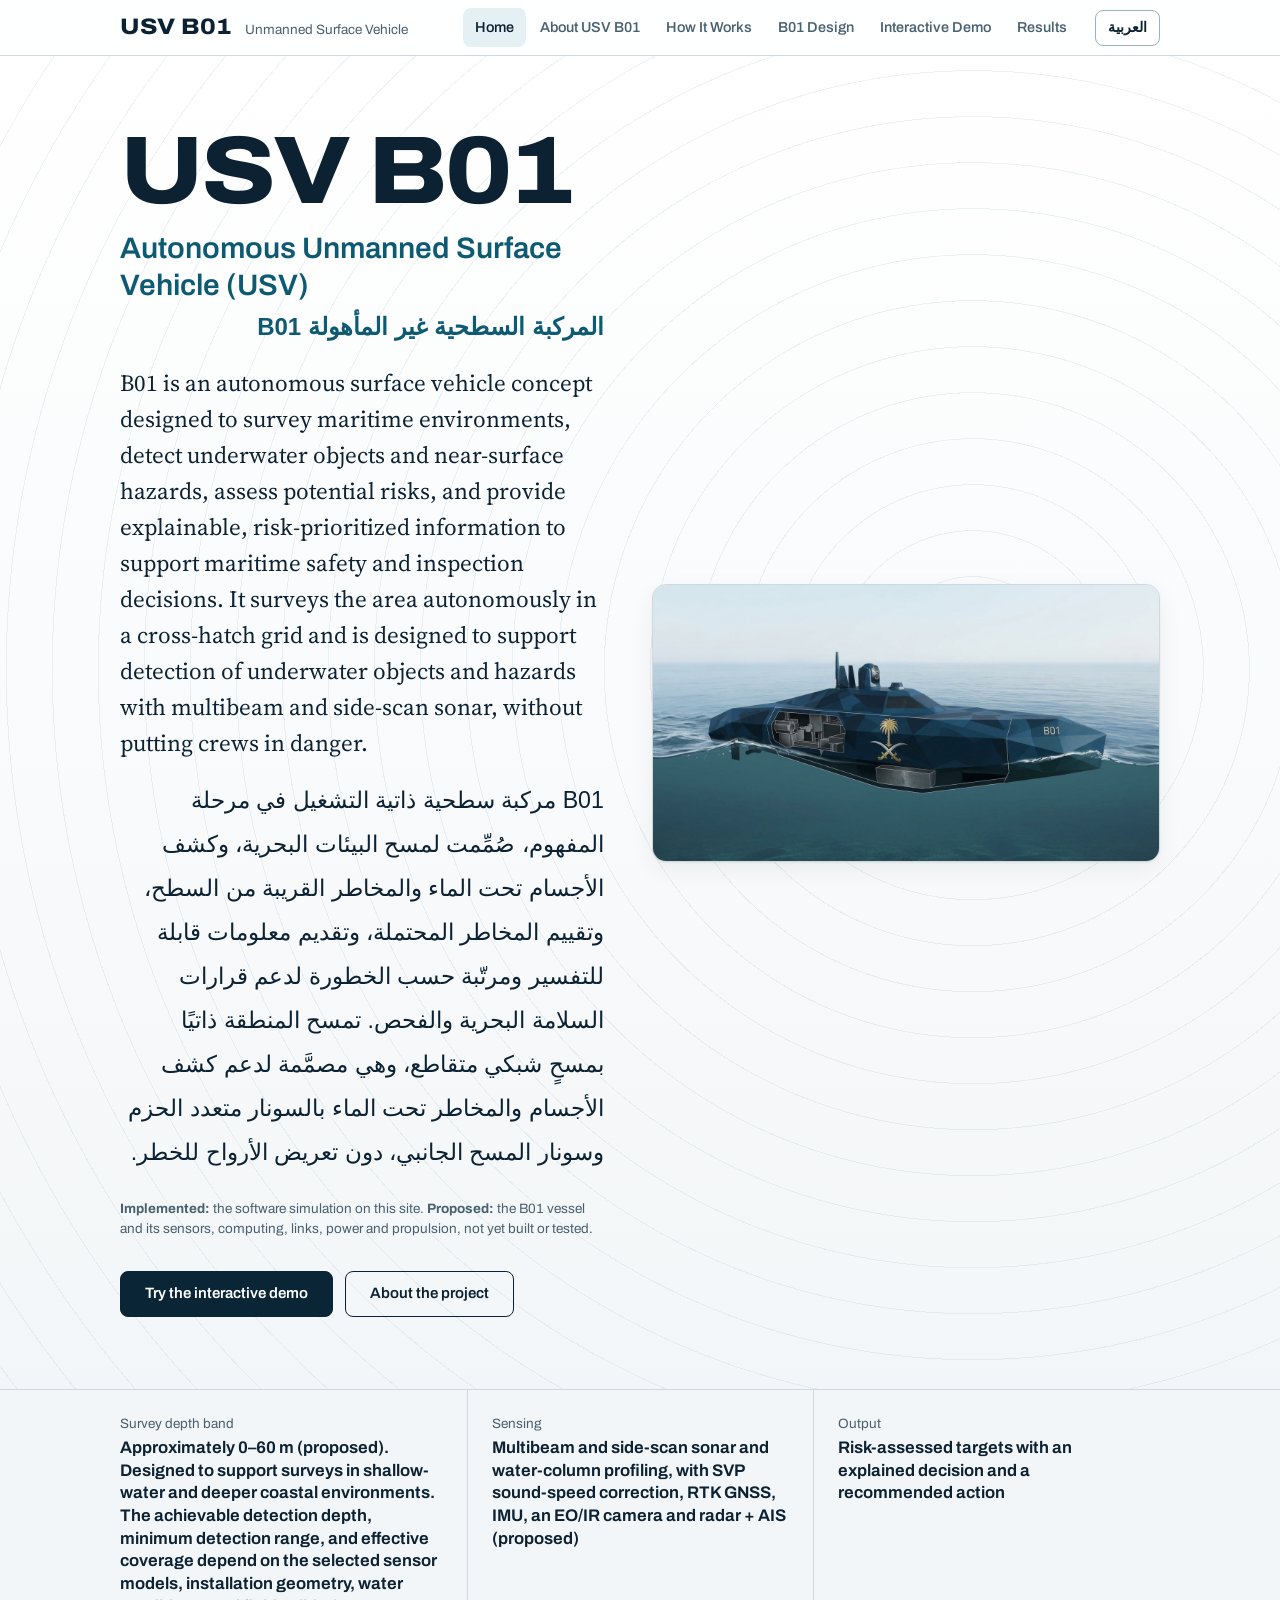
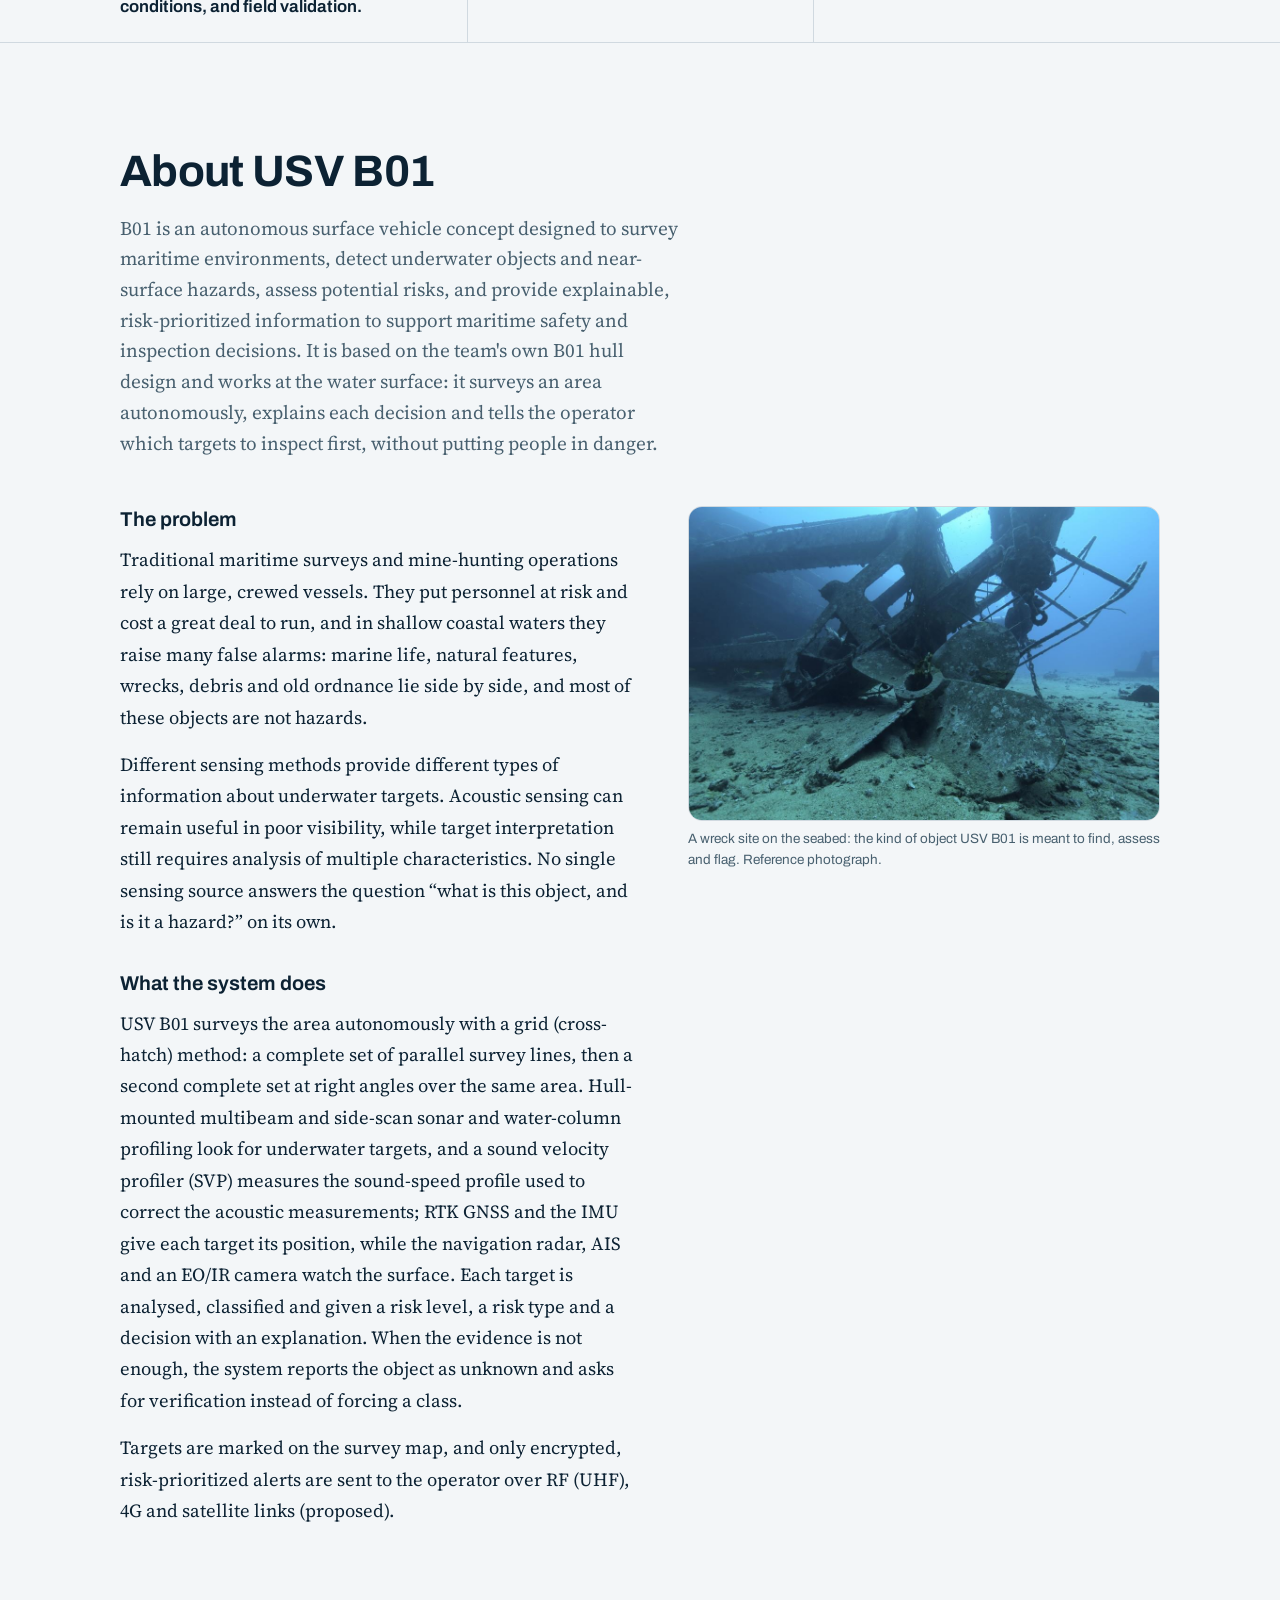
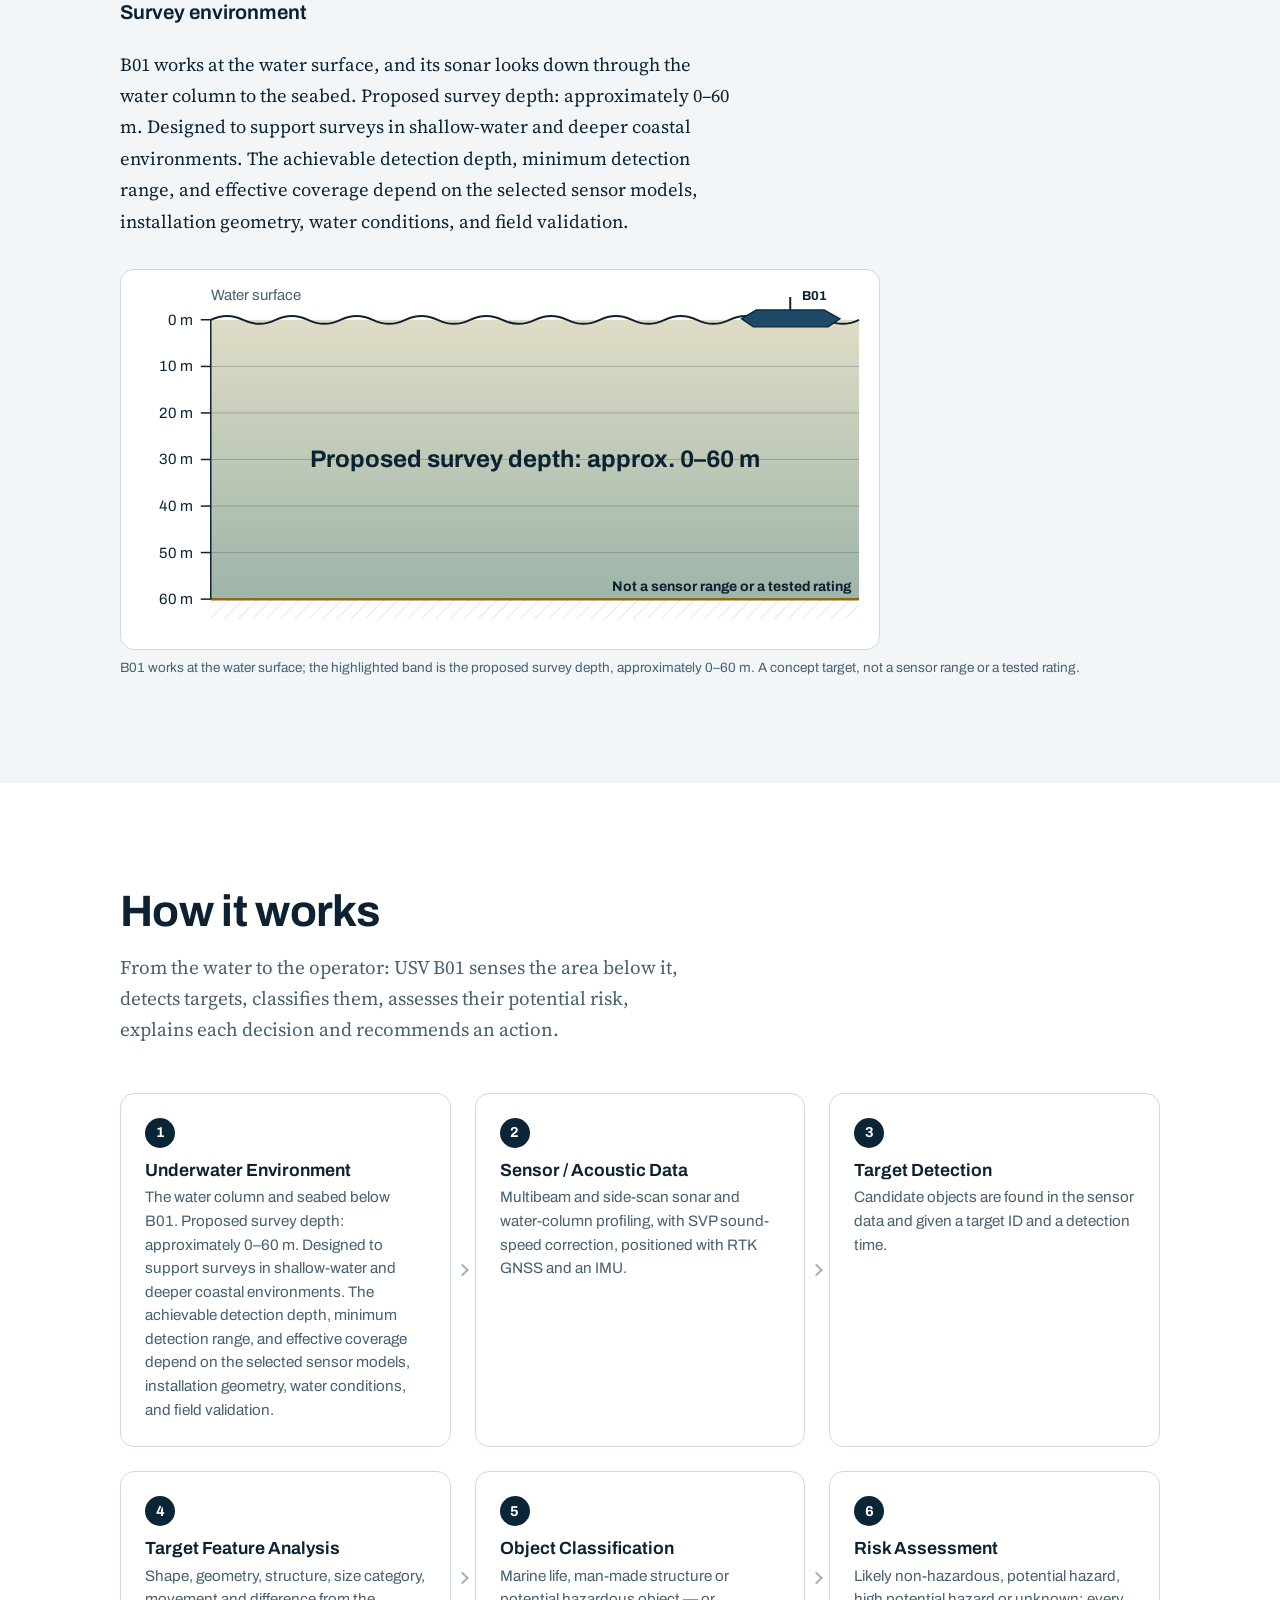
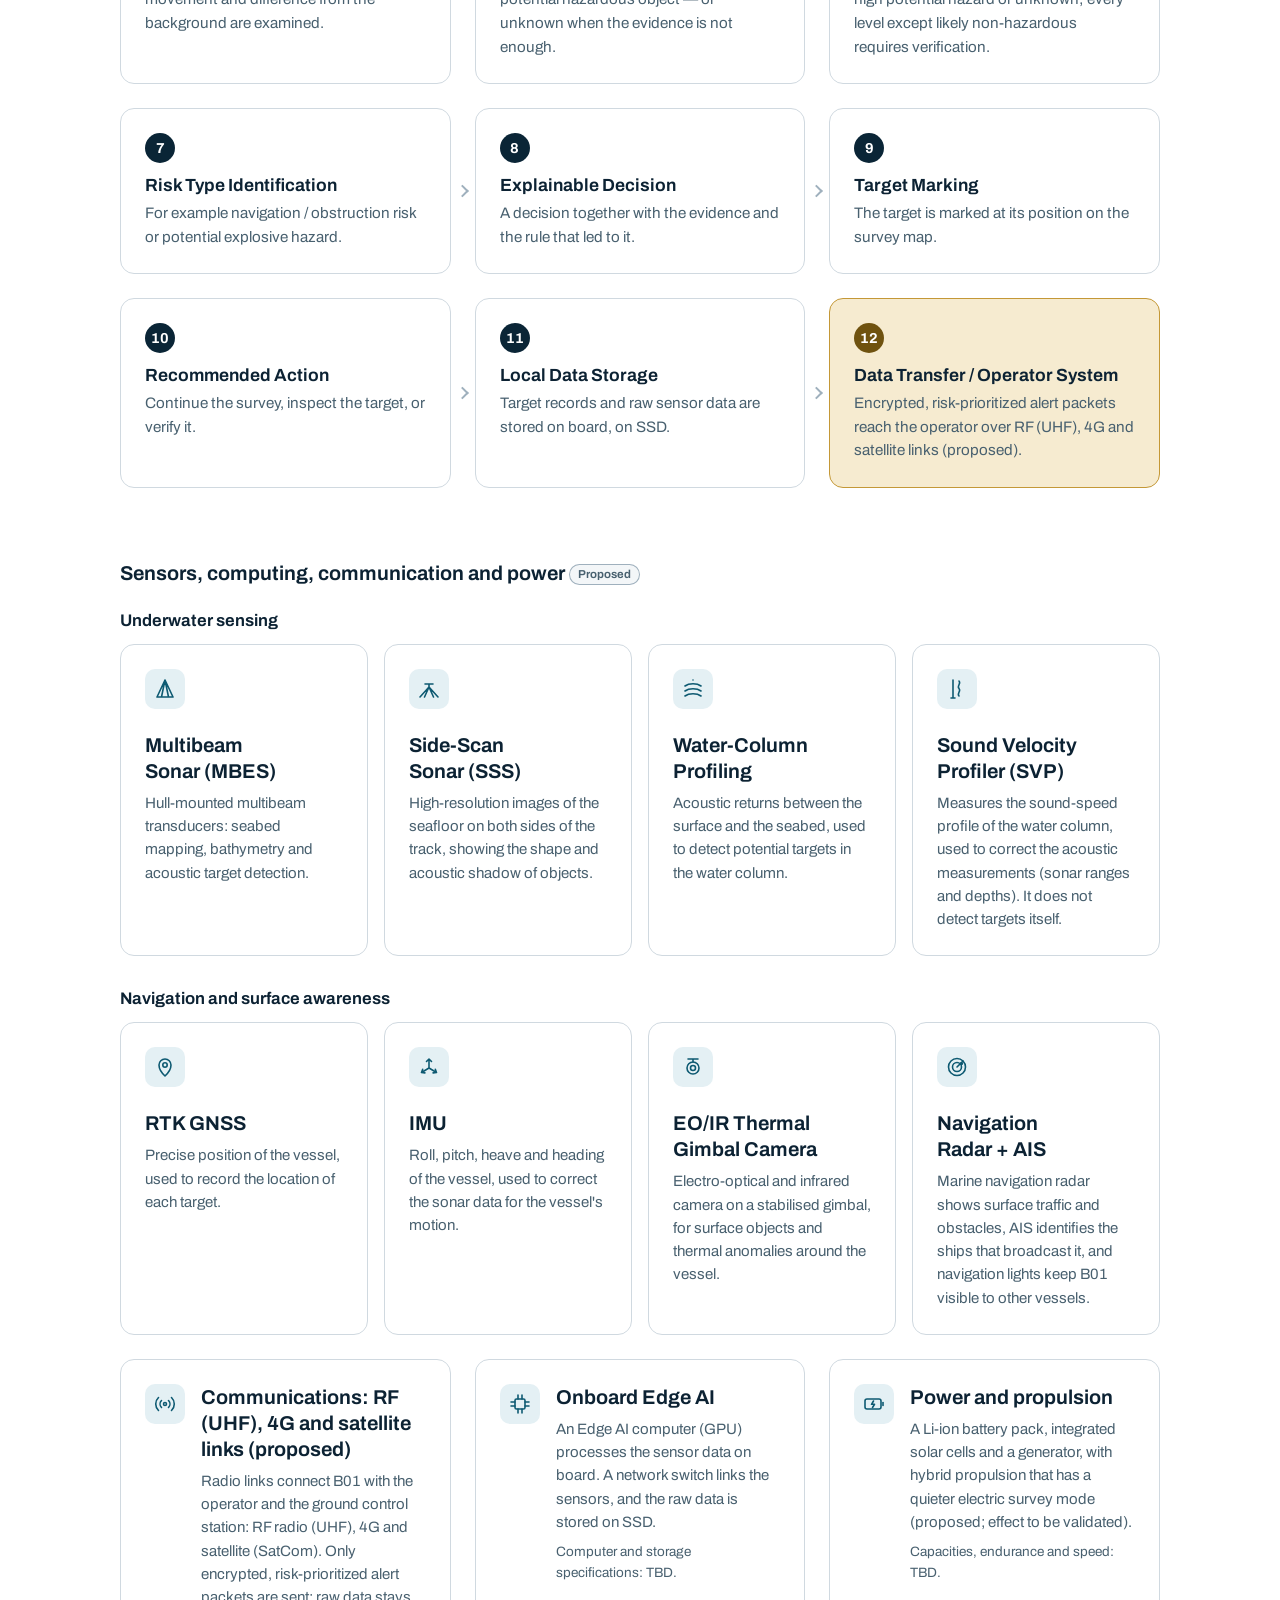
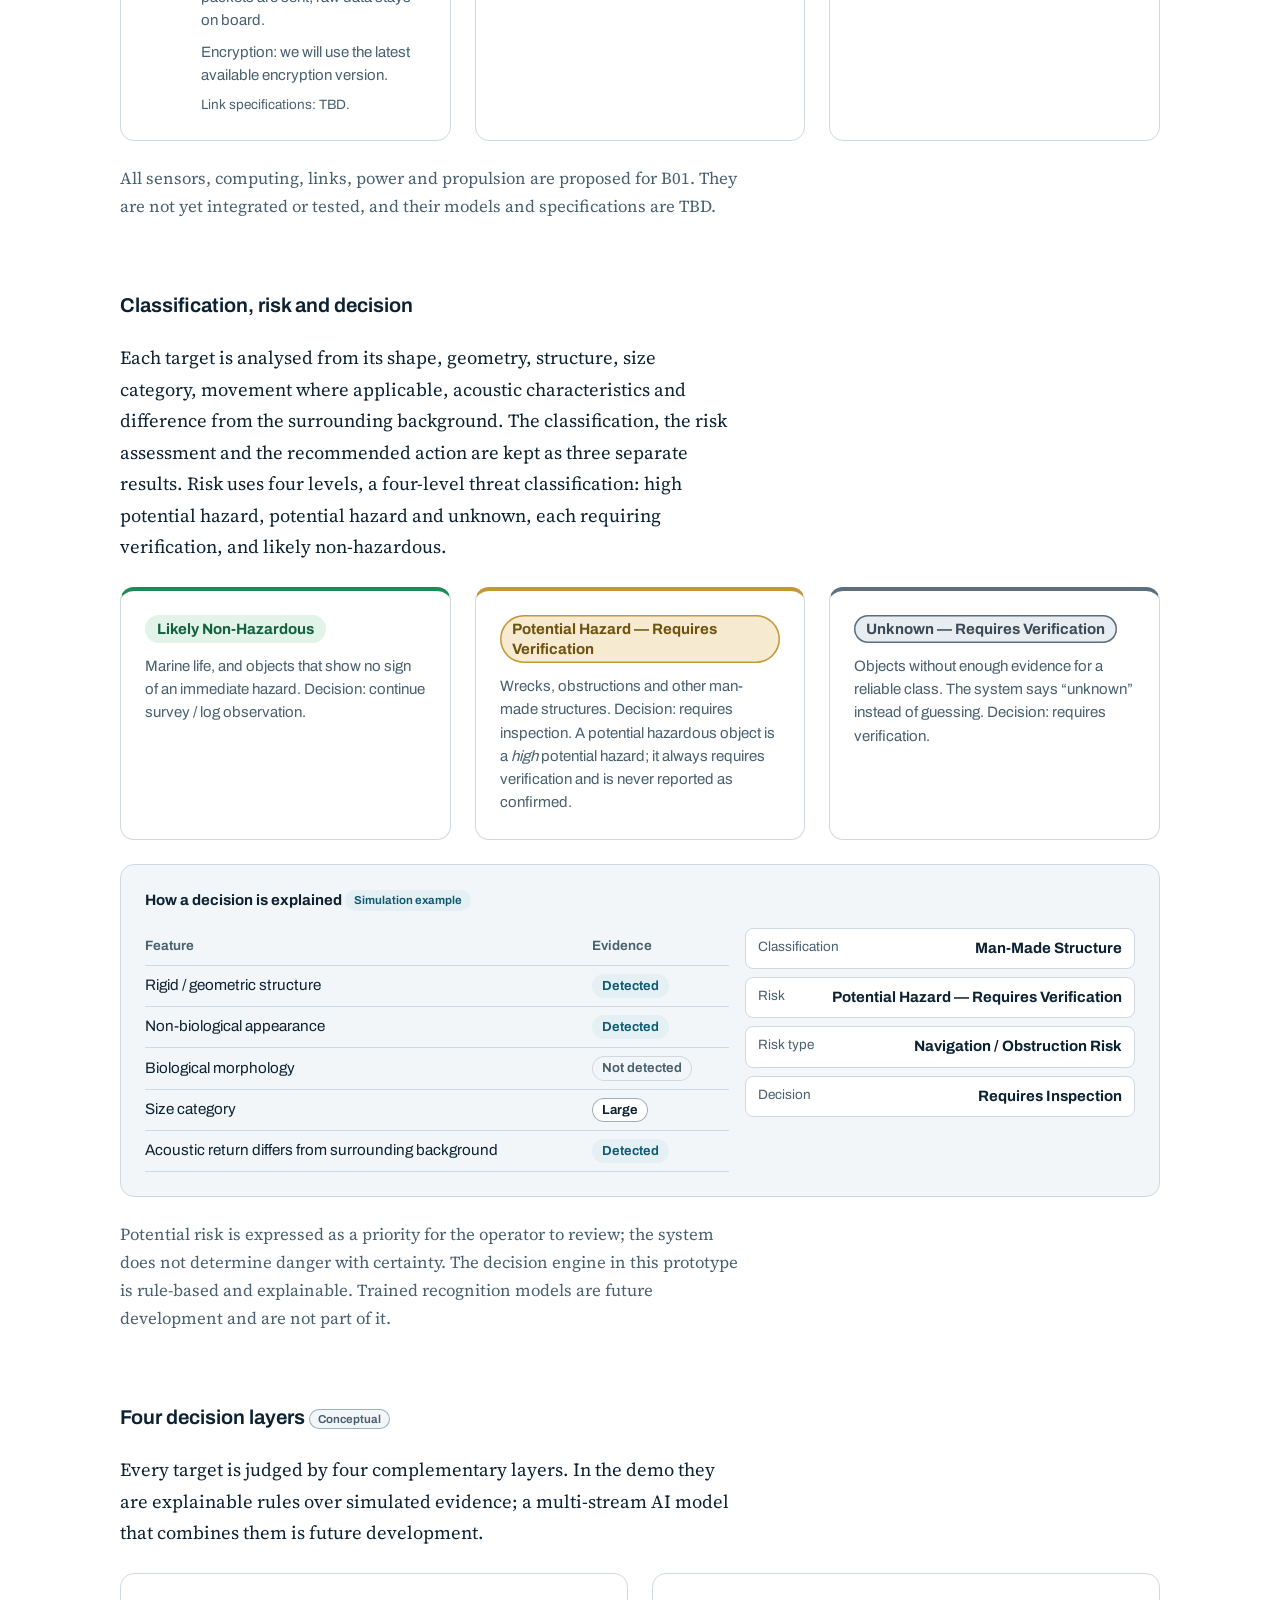
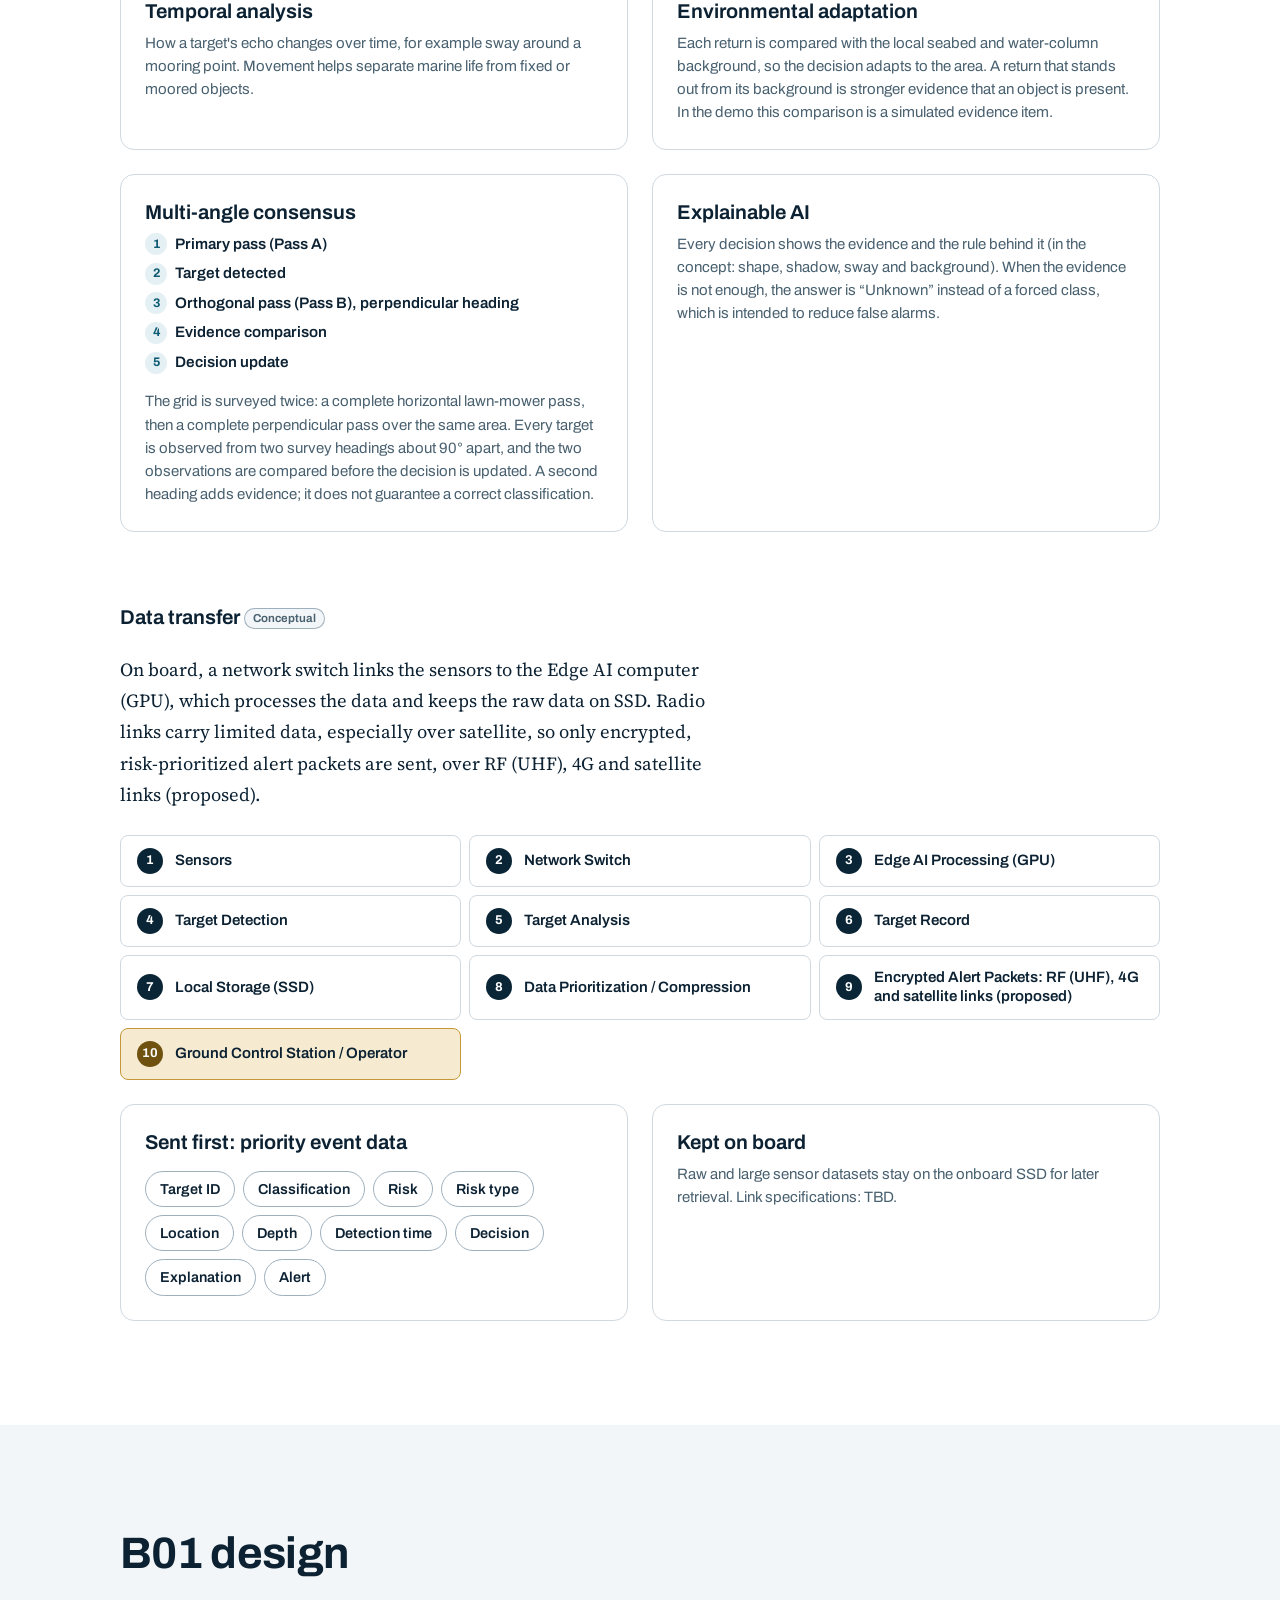
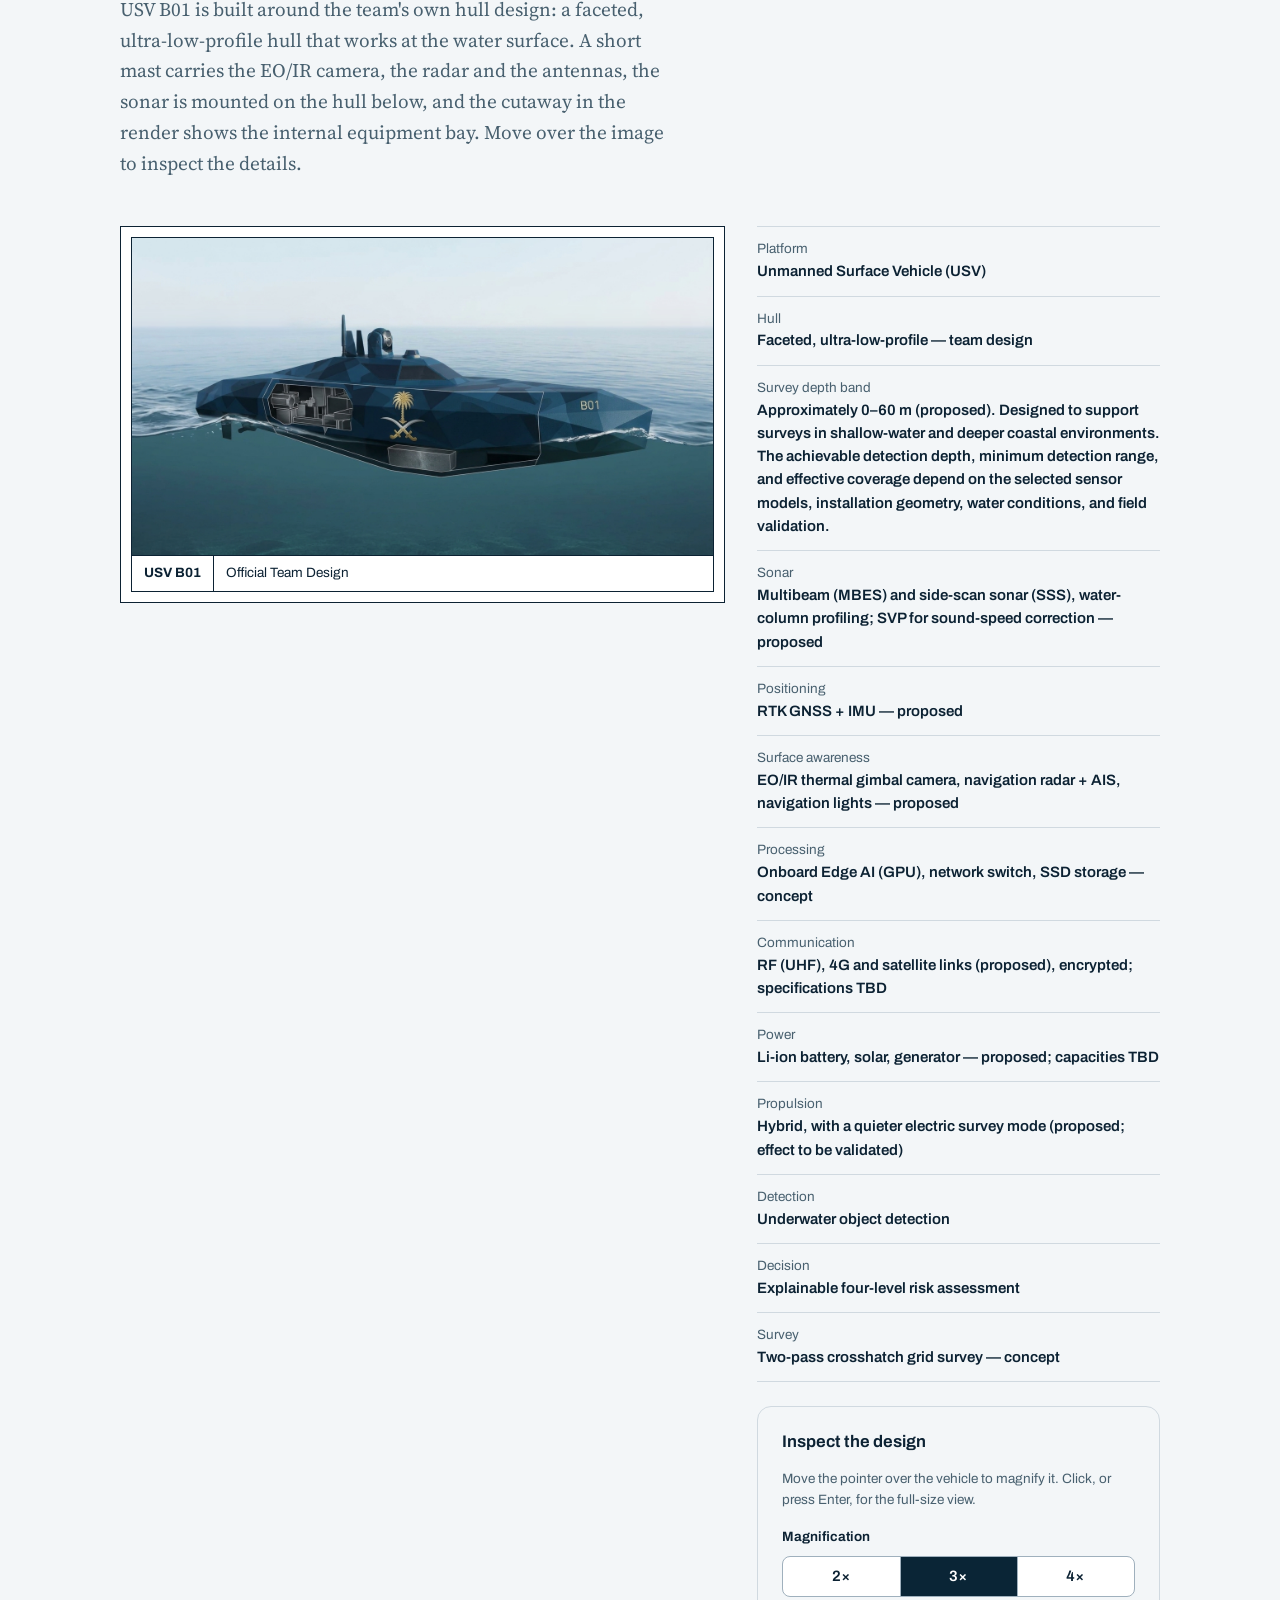
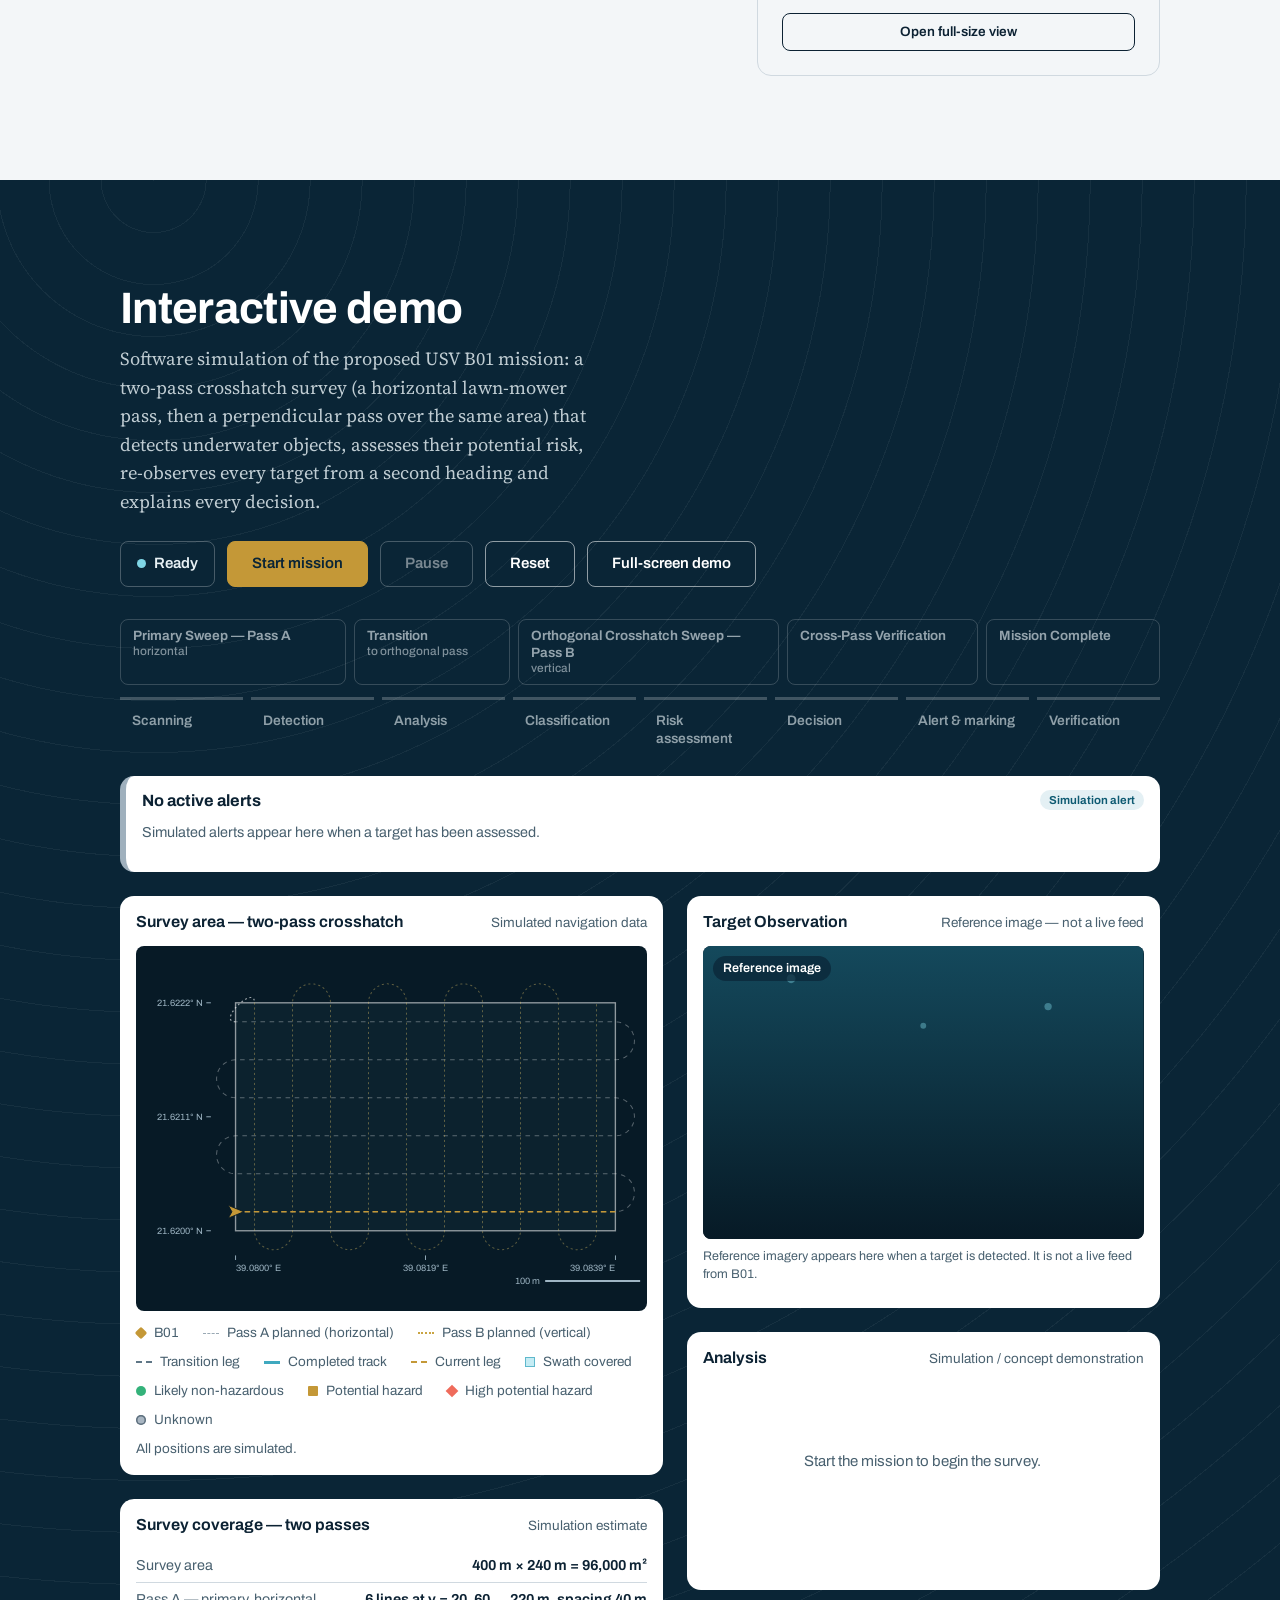
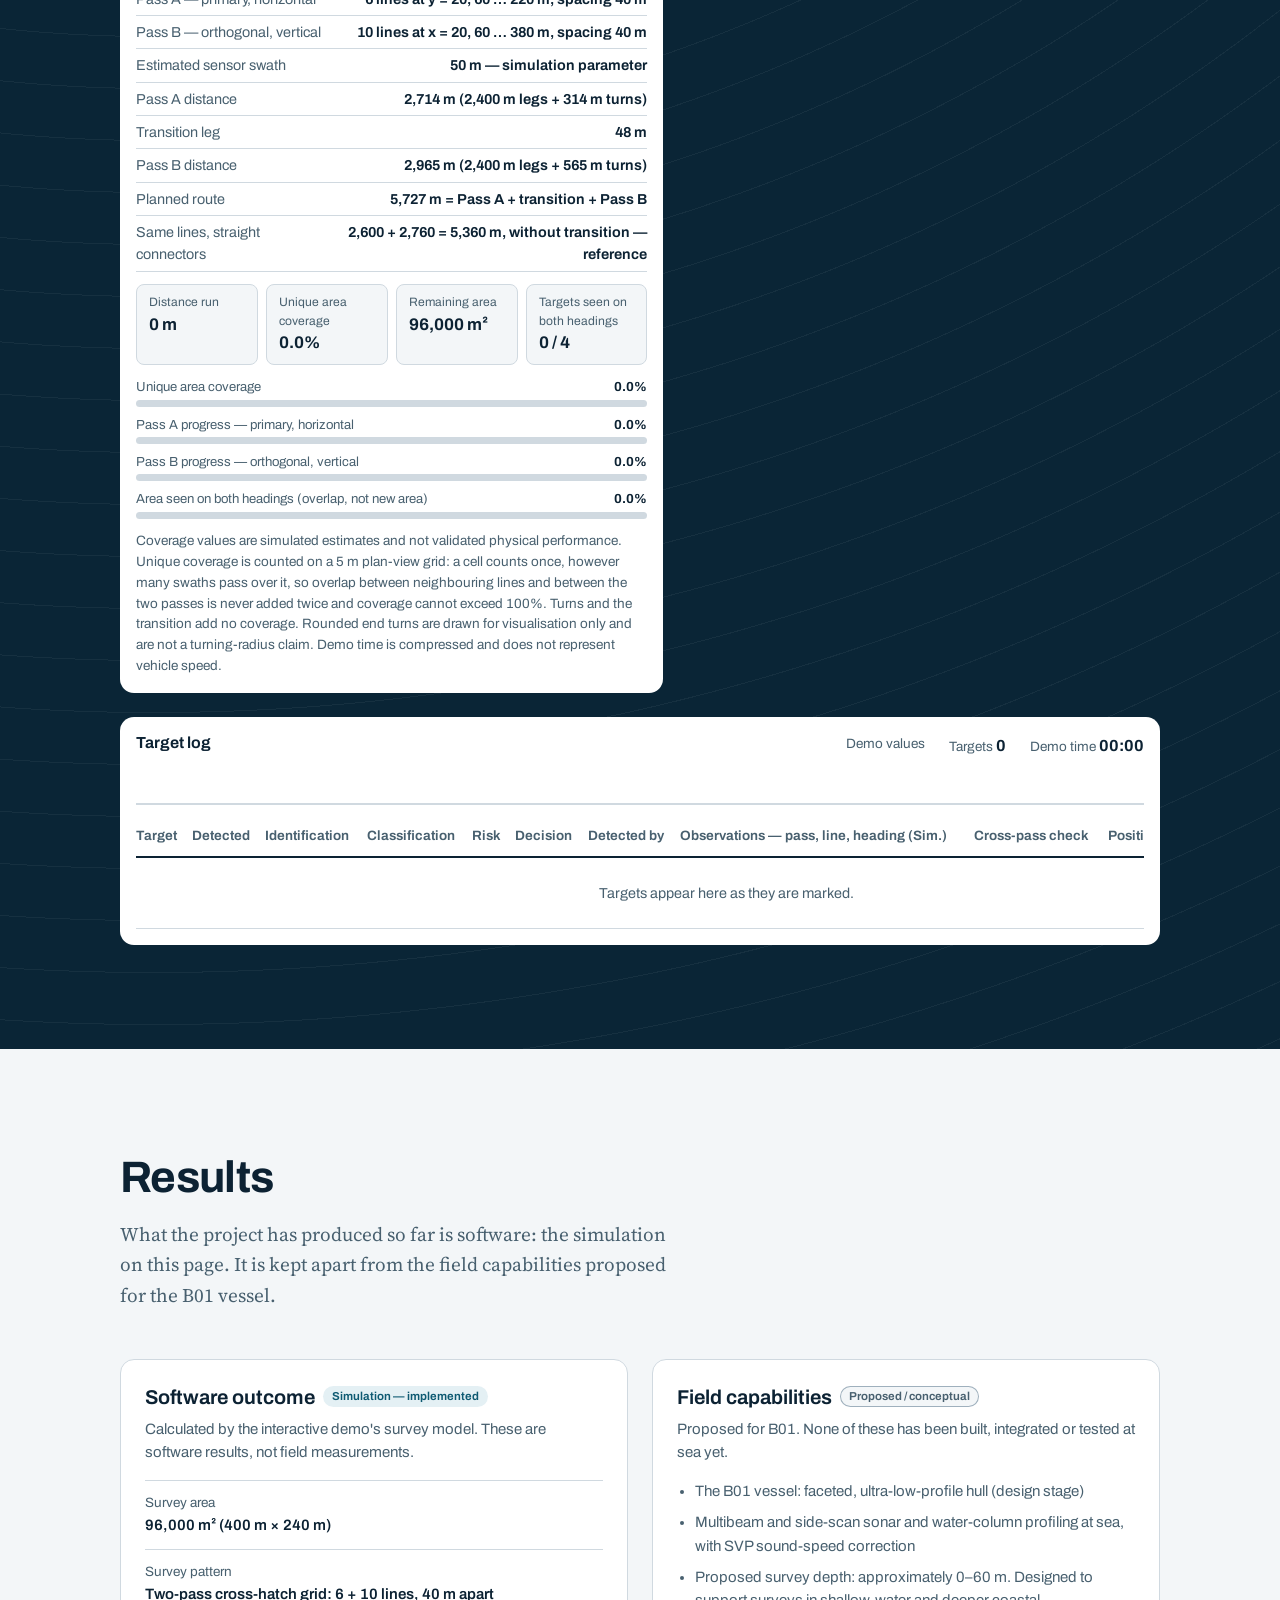
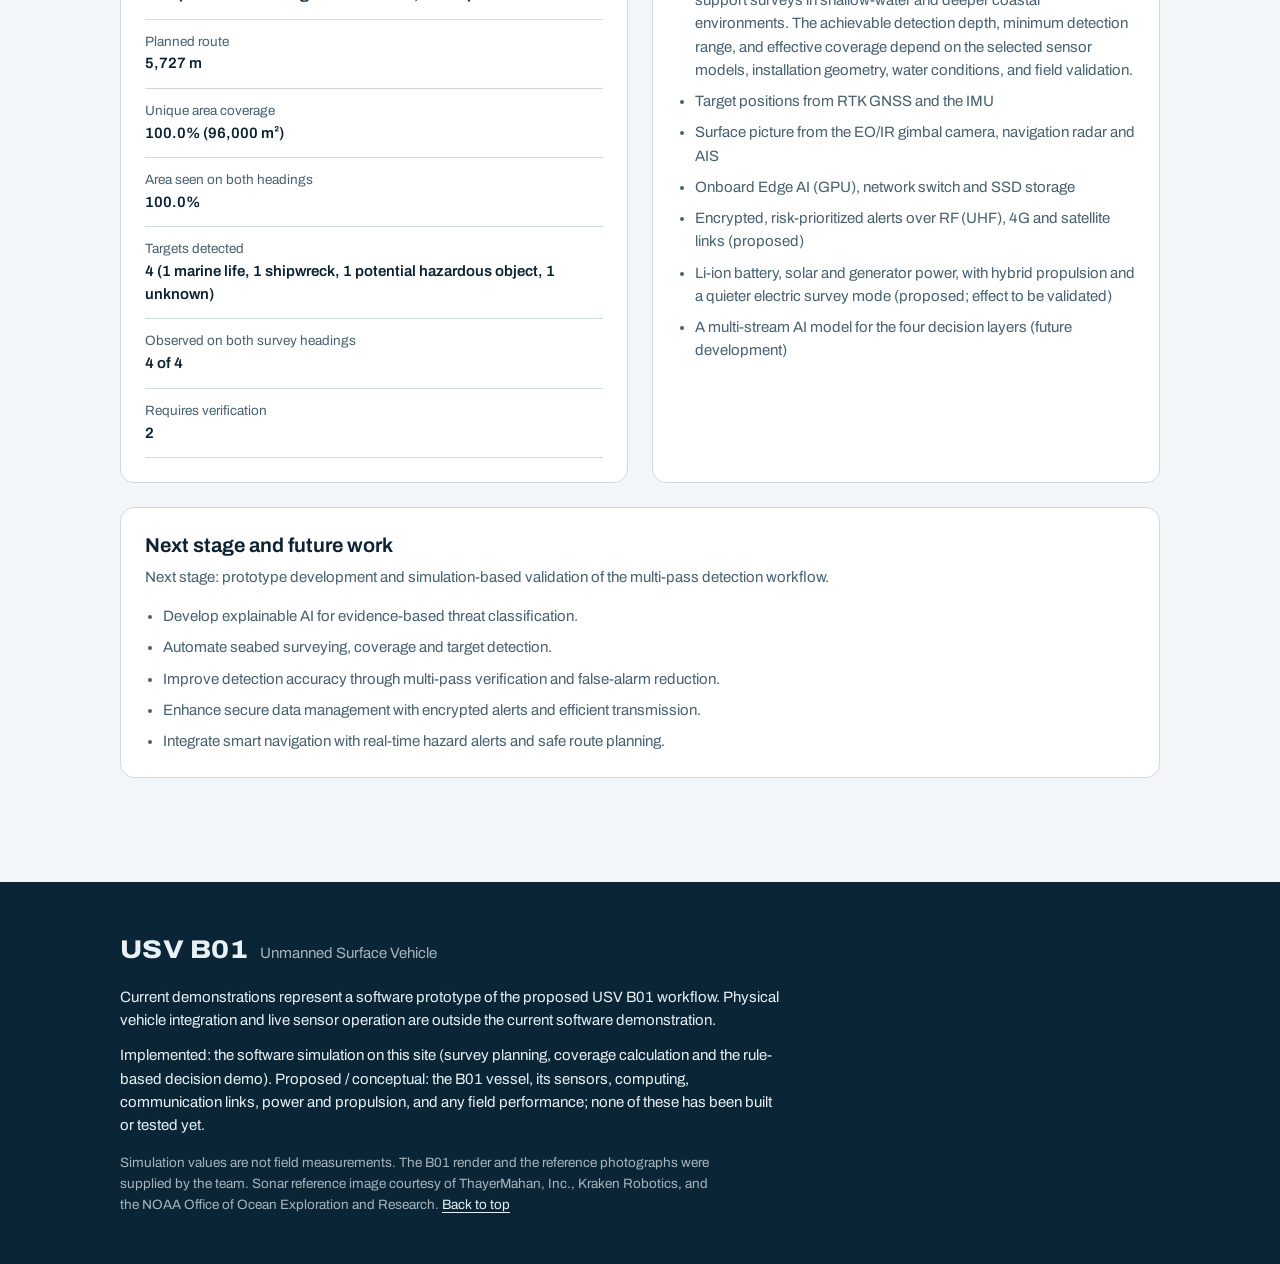
==== commit f1f5a12b: "Arabic/English switch and proposed ~0–60 m depth (work in progress) - Header button switches the who" ====
--- a/index.html
+++ b/index.html
@@ -11,29 +11,31 @@
 <link rel="stylesheet" href="css/base.css?v=20261118">
 <link rel="stylesheet" href="css/components.css?v=20261118">
 <link rel="stylesheet" href="css/demo.css?v=20261118">
-<script>document.documentElement.classList.add("js");</script>
+<link rel="stylesheet" href="css/i18n.css?v=20261123">
+<script>document.documentElement.classList.add("js");try{if(localStorage.getItem("usvb01.lang")==="ar"){var h=document.documentElement;h.lang="ar";h.dir="rtl";h.classList.add("i18n-wait");setTimeout(function(){h.classList.remove("i18n-wait");},1500);}}catch(e){}</script>
 </head>
 <body id="top">
 
-<a class="skip-link" href="#main">Skip to content</a>
+<a data-i18n="skip" class="skip-link" href="#main">Skip to content</a>
 
 <header class="site-header">
   <div class="container site-header__inner">
-    <a class="brand" href="#home" aria-label="USV B01, back to top">
-      <span class="brand__mark">USV B01</span>
-      <span class="brand__name">Unmanned Surface Vehicle</span>
+    <a class="brand" href="#home" data-i18n-aria="brand.aria" aria-label="USV B01, back to top">
+      <span class="brand__mark" lang="en">USV B01</span>
+      <span class="brand__name" data-i18n="brand.name">Unmanned Surface Vehicle</span>
     </a>
-    <nav class="site-nav" id="site-nav" aria-label="Main">
+    <nav class="site-nav" id="site-nav" data-i18n-aria="nav.aria" aria-label="Main">
       <ul>
-        <li><a href="#home">Home</a></li>
-        <li><a href="#about">About USV B01</a></li>
-        <li><a href="#how">How It Works</a></li>
-        <li><a href="#design">B01 Design</a></li>
-        <li><a href="#demo">Interactive Demo</a></li>
-        <li><a href="#results">Results</a></li>
+        <li><a href="#home" data-i18n="nav.home">Home</a></li>
+        <li><a href="#about" data-i18n="nav.about">About USV B01</a></li>
+        <li><a href="#how" data-i18n="nav.how">How It Works</a></li>
+        <li><a href="#design" data-i18n="nav.design">B01 Design</a></li>
+        <li><a href="#demo" data-i18n="nav.demo">Interactive Demo</a></li>
+        <li><a href="#results" data-i18n="nav.results">Results</a></li>
       </ul>
     </nav>
-    <button class="menu-btn" type="button" id="menu-btn" aria-expanded="false" aria-controls="site-nav">Menu</button>
+    <button class="lang-btn" type="button" id="lang-btn" lang="ar">العربية</button>
+    <button class="menu-btn" type="button" id="menu-btn" aria-expanded="false" aria-controls="site-nav" data-i18n="menu">Menu</button>
   </div>
 </header>
 
@@ -43,19 +45,19 @@
   <section class="hero" id="home" aria-labelledby="hero-title">
     <div class="container hero__grid">
       <div>
-        <h1 id="hero-title">USV B01</h1>
+        <h1 id="hero-title" lang="en">USV B01</h1>
         <p class="hero__sub">Autonomous Unmanned Surface Vehicle (USV)</p>
         <p class="hero__sub hero__sub--ar" lang="ar" dir="rtl">المركبة السطحية غير المأهولة B01</p>
         <p class="lead">B01 is an autonomous surface vehicle concept designed to survey maritime environments, detect underwater objects and near-surface hazards, assess potential risks, and provide explainable, risk-prioritized information to support maritime safety and inspection decisions. It surveys the area autonomously in a cross-hatch grid and is designed to support detection of underwater objects and hazards with multibeam and side-scan sonar, without putting crews in danger.</p>
         <p class="lead lead--ar" lang="ar" dir="rtl">B01 مركبة سطحية ذاتية التشغيل في مرحلة المفهوم، صُمِّمت لمسح البيئات البحرية، وكشف الأجسام تحت الماء والمخاطر القريبة من السطح، وتقييم المخاطر المحتملة، وتقديم معلومات قابلة للتفسير ومرتّبة حسب الخطورة لدعم قرارات السلامة البحرية والفحص. تمسح المنطقة ذاتيًا بمسحٍ شبكي متقاطع، وهي مصمَّمة لدعم كشف الأجسام والمخاطر تحت الماء بالسونار متعدد الحزم وسونار المسح الجانبي، دون تعريض الأرواح للخطر.</p>
-        <p class="hero__status"><strong>Implemented:</strong> the software simulation on this site. <strong>Proposed:</strong> the B01 vessel and its sensors, computing, links, power and propulsion, not yet built or tested.</p>
+        <p data-i18n="hero.status" class="hero__status"><strong>Implemented:</strong> the software simulation on this site. <strong>Proposed:</strong> the B01 vessel and its sensors, computing, links, power and propulsion, not yet built or tested.</p>
         <div class="hero__actions">
-          <a class="btn btn--primary" href="#demo">Try the interactive demo</a>
-          <a class="btn" href="#about">About the project</a>
+          <a data-i18n="hero.btn1" class="btn btn--primary" href="#demo">Try the interactive demo</a>
+          <a data-i18n="hero.btn2" class="btn" href="#about">About the project</a>
         </div>
       </div>
       <figure class="hero__figure">
-        <img src="assets/images/b01-render.jpg" width="1408" height="768"
+        <img data-i18n-alt="img.render" src="assets/images/b01-render.jpg" width="1408" height="768"
              alt="USV B01, the team's design render: a dark blue, faceted, ultra-low-profile hull at the water surface with a short mast carrying sensors. A cutaway window shows the internal equipment bay; the hull carries the Saudi national emblem and the marking B01.">
       </figure>
     </div>
@@ -64,9 +66,9 @@
   <div class="facts-strip">
     <div class="container">
       <dl>
-        <div><dt>Survey depth band</dt><dd>Designed to support surveys in shallow-water and deeper coastal environments. The achievable detection depth, minimum detection range, and effective coverage depend on the selected sensor models, installation geometry, water conditions, and field validation.</dd></div>
-        <div><dt>Sensing</dt><dd>Multibeam and side-scan sonar and water-column profiling, with SVP sound-speed correction, RTK GNSS, IMU, an EO/IR camera and radar + AIS (proposed)</dd></div>
-        <div><dt>Output</dt><dd>Risk-assessed targets with an explained decision and a recommended action</dd></div>
+        <div><dt data-i18n="facts.dt1">Survey depth band</dt><dd data-i18n="facts.dd1">Approximately 0–60 m (proposed). Designed to support surveys in shallow-water and deeper coastal environments. The achievable detection depth, minimum detection range, and effective coverage depend on the selected sensor models, installation geometry, water conditions, and field validation.</dd></div>
+        <div><dt data-i18n="facts.dt2">Sensing</dt><dd data-i18n="facts.dd2">Multibeam and side-scan sonar and water-column profiling, with SVP sound-speed correction, RTK GNSS, IMU, an EO/IR camera and radar + AIS (proposed)</dd></div>
+        <div><dt data-i18n="facts.dt3">Output</dt><dd data-i18n="facts.dd3">Risk-assessed targets with an explained decision and a recommended action</dd></div>
       </dl>
     </div>
   </div>
@@ -75,38 +77,38 @@
   <section class="section" id="about" aria-labelledby="about-title">
     <div class="container">
       <div class="section__head">
-        <h2 id="about-title">About USV B01</h2>
-        <p>B01 is an autonomous surface vehicle concept designed to survey maritime environments, detect underwater objects and near-surface hazards, assess potential risks, and provide explainable, risk-prioritized information to support maritime safety and inspection decisions. It is based on the team's own B01 hull design and works at the water surface: it surveys an area autonomously, explains each decision and tells the operator which targets to inspect first, without putting people in danger.</p>
+        <h2 data-i18n="about.h2" id="about-title">About USV B01</h2>
+        <p data-i18n="about.intro">B01 is an autonomous surface vehicle concept designed to survey maritime environments, detect underwater objects and near-surface hazards, assess potential risks, and provide explainable, risk-prioritized information to support maritime safety and inspection decisions. It is based on the team's own B01 hull design and works at the water surface: it surveys an area autonomously, explains each decision and tells the operator which targets to inspect first, without putting people in danger.</p>
       </div>
 
       <div class="about-grid">
         <div>
-          <h3>The problem</h3>
+          <h3 data-i18n="about.h3a">The problem</h3>
           <div class="prose">
-            <p>Traditional maritime surveys and mine-hunting operations rely on large, crewed vessels. They put personnel at risk and cost a great deal to run, and in shallow coastal waters they raise many false alarms: marine life, natural features, wrecks, debris and old ordnance lie side by side, and most of these objects are not hazards.</p>
-            <p>Different sensing methods provide different types of information about underwater targets. Acoustic sensing can remain useful in poor visibility, while target interpretation still requires analysis of multiple characteristics. No single sensing source answers the question “what is this object, and is it a hazard?” on its own.</p>
-          </div>
-          <h3>What the system does</h3>
+            <p data-i18n="about.p1">Traditional maritime surveys and mine-hunting operations rely on large, crewed vessels. They put personnel at risk and cost a great deal to run, and in shallow coastal waters they raise many false alarms: marine life, natural features, wrecks, debris and old ordnance lie side by side, and most of these objects are not hazards.</p>
+            <p data-i18n="about.p2">Different sensing methods provide different types of information about underwater targets. Acoustic sensing can remain useful in poor visibility, while target interpretation still requires analysis of multiple characteristics. No single sensing source answers the question “what is this object, and is it a hazard?” on its own.</p>
+          </div>
+          <h3 data-i18n="about.h3b">What the system does</h3>
           <div class="prose">
-            <p>USV B01 surveys the area autonomously with a grid (cross-hatch) method: a complete set of parallel survey lines, then a second complete set at right angles over the same area. Hull-mounted multibeam and side-scan sonar and water-column profiling look for underwater targets, and a sound velocity profiler (SVP) measures the sound-speed profile used to correct the acoustic measurements; RTK GNSS and the IMU give each target its position, while the navigation radar, AIS and an EO/IR camera watch the surface. Each target is analysed, classified and given a risk level, a risk type and a decision with an explanation. When the evidence is not enough, the system reports the object as unknown and asks for verification instead of forcing a class.</p>
-            <p>Targets are marked on the survey map, and only encrypted, risk-prioritized alerts are sent to the operator over RF (UHF), 4G and satellite links (proposed).</p>
+            <p data-i18n="about.p3">USV B01 surveys the area autonomously with a grid (cross-hatch) method: a complete set of parallel survey lines, then a second complete set at right angles over the same area. Hull-mounted multibeam and side-scan sonar and water-column profiling look for underwater targets, and a sound velocity profiler (SVP) measures the sound-speed profile used to correct the acoustic measurements; RTK GNSS and the IMU give each target its position, while the navigation radar, AIS and an EO/IR camera watch the surface. Each target is analysed, classified and given a risk level, a risk type and a decision with an explanation. When the evidence is not enough, the system reports the object as unknown and asks for verification instead of forcing a class.</p>
+            <p data-i18n="about.p4">Targets are marked on the survey map, and only encrypted, risk-prioritized alerts are sent to the operator over RF (UHF), 4G and satellite links (proposed).</p>
           </div>
         </div>
         <figure class="figure">
-          <img src="assets/images/reference-wreck-propeller.jpg" width="1000" height="664" loading="lazy"
+          <img data-i18n-alt="img.wreck" src="assets/images/reference-wreck-propeller.jpg" width="1000" height="664" loading="lazy"
                alt="Underwater photograph of a large ship propeller and hull structure lying on the seabed.">
-          <figcaption>A wreck site on the seabed: the kind of object USV B01 is meant to find, assess and flag. Reference photograph.</figcaption>
+          <figcaption data-i18n="about.figcap">A wreck site on the seabed: the kind of object USV B01 is meant to find, assess and flag. Reference photograph.</figcaption>
         </figure>
       </div>
 
-      <h3 class="subhead">Survey environment</h3>
+      <h3 data-i18n="env.h3" class="subhead">Survey environment</h3>
       <div class="prose">
-        <p>B01 works at the water surface, and its sonar looks down through the water column to the seabed. Designed to support surveys in shallow-water and deeper coastal environments. The achievable detection depth, minimum detection range, and effective coverage depend on the selected sensor models, installation geometry, water conditions, and field validation.</p>
+        <p data-i18n="env.p">B01 works at the water surface, and its sonar looks down through the water column to the seabed. Proposed survey depth: approximately 0–60 m. Designed to support surveys in shallow-water and deeper coastal environments. The achievable detection depth, minimum detection range, and effective coverage depend on the selected sensor models, installation geometry, water conditions, and field validation.</p>
       </div>
       <figure class="figure depth mt-6">
         <svg viewBox="0 0 760 380" role="img" aria-labelledby="depth-title depth-desc">
-          <title id="depth-title">Conceptual target water depth (TBD)</title>
-          <desc id="depth-desc">A conceptual water column diagram, not to scale. B01 sits at the water surface above the water column and the seabed. The highlighted band is the conceptual target water depth, to be determined (TBD); it is not a sensor range or a tested rating.</desc>
+          <title data-i18n="dg.title" id="depth-title">Proposed survey depth, approximately 0–60 m (concept)</title>
+          <desc data-i18n="dg.desc" id="depth-desc">A water column diagram from the surface to 60 m. B01 sits at the water surface; the highlighted band is the proposed survey depth, approximately 0–60 m. It is a concept target, not a sensor range or a tested rating.</desc>
           <defs>
             <linearGradient id="water" x1="0" y1="0" x2="0" y2="1">
               <stop offset="0" stop-color="#e8f4f8"/>
@@ -141,21 +143,26 @@
             <line x1="90" y1="50" x2="90" y2="330"/>
           </g>
           <g font-size="15" text-anchor="end">
-            <text x="72" y="55">0 m</text>
-            <text x="72" y="335">Seabed</text>
+            <text x="72" y="55" data-i18n="dg.t0">0 m</text>
+            <text x="72" y="101.7" data-i18n="dg.t10">10 m</text>
+            <text x="72" y="148.3" data-i18n="dg.t20">20 m</text>
+            <text x="72" y="195" data-i18n="dg.t30">30 m</text>
+            <text x="72" y="241.7" data-i18n="dg.t40">40 m</text>
+            <text x="72" y="288.3" data-i18n="dg.t50">50 m</text>
+            <text x="72" y="335" data-i18n="dg.t60">60 m</text>
           </g>
           <g font-size="14" font-weight="700" text-anchor="end" class="depth__range">
-            <text x="732" y="322">Not a sensor range or a tested rating</text>
+            <text x="732" y="322" data-i18n="dg.note">Not a sensor range or a tested rating</text>
           </g>
-          <text x="90" y="30" font-size="15" class="depth__muted">Water surface</text>
+          <text x="90" y="30" font-size="15" class="depth__muted" data-i18n="dg.surface">Water surface</text>
           <g aria-hidden="true">
             <line x1="671" y1="40" x2="671" y2="27" stroke="#0c2233" stroke-width="2"/>
             <polygon points="622,49 637,40 705,40 721,49 709,57 634,57" fill="#1d4a66" stroke="#0c2233" stroke-width="1.2"/>
             <text x="683" y="30" font-size="13" font-weight="700">B01</text>
           </g>
-          <text x="415" y="198" font-size="24" font-weight="700" text-anchor="middle">Conceptual target water depth (TBD)</text>
+          <text x="415" y="198" data-i18n="dg.center" font-size="24" font-weight="700" text-anchor="middle">Proposed survey depth: approx. 0–60 m</text>
         </svg>
-        <figcaption>B01 works at the water surface; the highlighted band is a conceptual target water depth (TBD), not a sensor range or a tested rating. Illustration, not to scale.</figcaption>
+        <figcaption data-i18n="dg.cap">B01 works at the water surface; the highlighted band is the proposed survey depth, approximately 0–60 m. A concept target, not a sensor range or a tested rating.</figcaption>
       </figure>
     </div>
   </section>
@@ -164,70 +171,70 @@
   <section class="section section--white" id="how" aria-labelledby="how-title">
     <div class="container">
       <div class="section__head">
-        <h2 id="how-title">How it works</h2>
-        <p>From the water to the operator: USV B01 senses the area below it, detects targets, classifies them, assesses their potential risk, explains each decision and recommends an action.</p>
+        <h2 data-i18n="how.h2" id="how-title">How it works</h2>
+        <p data-i18n="how.intro">From the water to the operator: USV B01 senses the area below it, detects targets, classifies them, assesses their potential risk, explains each decision and recommends an action.</p>
       </div>
 
       <ol class="flow flow--end">
-        <li><h3>Underwater Environment</h3><p>The water column and seabed below B01. Designed to support surveys in shallow-water and deeper coastal environments. The achievable detection depth, minimum detection range, and effective coverage depend on the selected sensor models, installation geometry, water conditions, and field validation.</p></li>
-        <li><h3>Sensor / Acoustic Data</h3><p>Multibeam and side-scan sonar and water-column profiling, with SVP sound-speed correction, positioned with RTK GNSS and an IMU.</p></li>
-        <li><h3>Target Detection</h3><p>Candidate objects are found in the sensor data and given a target ID and a detection time.</p></li>
-        <li><h3>Target Feature Analysis</h3><p>Shape, geometry, structure, size category, movement and difference from the background are examined.</p></li>
-        <li><h3>Object Classification</h3><p>Marine life, man-made structure or potential hazardous object — or unknown when the evidence is not enough.</p></li>
-        <li><h3>Risk Assessment</h3><p>Likely non-hazardous, potential hazard, high potential hazard or unknown; every level except likely non-hazardous requires verification.</p></li>
-        <li><h3>Risk Type Identification</h3><p>For example navigation / obstruction risk or potential explosive hazard.</p></li>
-        <li><h3>Explainable Decision</h3><p>A decision together with the evidence and the rule that led to it.</p></li>
-        <li><h3>Target Marking</h3><p>The target is marked at its position on the survey map.</p></li>
-        <li><h3>Recommended Action</h3><p>Continue the survey, inspect the target, or verify it.</p></li>
-        <li><h3>Local Data Storage</h3><p>Target records and raw sensor data are stored on board, on SSD.</p></li>
-        <li><h3>Data Transfer / Operator System</h3><p>Encrypted, risk-prioritized alert packets reach the operator over RF (UHF), 4G and satellite links (proposed).</p></li>
+        <li><h3 data-i18n="f1.h">Underwater Environment</h3><p data-i18n="f1.p">The water column and seabed below B01. Proposed survey depth: approximately 0–60 m. Designed to support surveys in shallow-water and deeper coastal environments. The achievable detection depth, minimum detection range, and effective coverage depend on the selected sensor models, installation geometry, water conditions, and field validation.</p></li>
+        <li><h3 data-i18n="f2.h">Sensor / Acoustic Data</h3><p data-i18n="f2.p">Multibeam and side-scan sonar and water-column profiling, with SVP sound-speed correction, positioned with RTK GNSS and an IMU.</p></li>
+        <li><h3 data-i18n="f3.h">Target Detection</h3><p data-i18n="f3.p">Candidate objects are found in the sensor data and given a target ID and a detection time.</p></li>
+        <li><h3 data-i18n="f4.h">Target Feature Analysis</h3><p data-i18n="f4.p">Shape, geometry, structure, size category, movement and difference from the background are examined.</p></li>
+        <li><h3 data-i18n="f5.h">Object Classification</h3><p data-i18n="f5.p">Marine life, man-made structure or potential hazardous object — or unknown when the evidence is not enough.</p></li>
+        <li><h3 data-i18n="f6.h">Risk Assessment</h3><p data-i18n="f6.p">Likely non-hazardous, potential hazard, high potential hazard or unknown; every level except likely non-hazardous requires verification.</p></li>
+        <li><h3 data-i18n="f7.h">Risk Type Identification</h3><p data-i18n="f7.p">For example navigation / obstruction risk or potential explosive hazard.</p></li>
+        <li><h3 data-i18n="f8.h">Explainable Decision</h3><p data-i18n="f8.p">A decision together with the evidence and the rule that led to it.</p></li>
+        <li><h3 data-i18n="f9.h">Target Marking</h3><p data-i18n="f9.p">The target is marked at its position on the survey map.</p></li>
+        <li><h3 data-i18n="f10.h">Recommended Action</h3><p data-i18n="f10.p">Continue the survey, inspect the target, or verify it.</p></li>
+        <li><h3 data-i18n="f11.h">Local Data Storage</h3><p data-i18n="f11.p">Target records and raw sensor data are stored on board, on SSD.</p></li>
+        <li><h3 data-i18n="f12.h">Data Transfer / Operator System</h3><p data-i18n="f12.p">Encrypted, risk-prioritized alert packets reach the operator over RF (UHF), 4G and satellite links (proposed).</p></li>
       </ol>
 
-      <h3 class="subhead">Sensors, computing, communication and power <span class="tag tag--concept">Proposed</span></h3>
-      <h4 class="sensor-group">Underwater sensing</h4>
+      <h3 data-i18n="sens.h3" class="subhead">Sensors, computing, communication and power <span class="tag tag--concept">Proposed</span></h3>
+      <h4 data-i18n="sens.g1" class="sensor-group">Underwater sensing</h4>
       <div class="cards-4">
         <div class="card">
           <svg class="icon" viewBox="0 0 24 24" aria-hidden="true"><path d="M12 3 4 20M12 3l3.5 17M12 3l8 17M12 3 8.5 20M4 20h16"/></svg>
-          <h3>Multibeam Sonar (MBES)</h3>
-          <p>Hull-mounted multibeam transducers: seabed mapping, bathymetry and acoustic target detection.</p>
+          <h3 data-i18n="c.mbes.h">Multibeam Sonar (MBES)</h3>
+          <p data-i18n="c.mbes.p">Hull-mounted multibeam transducers: seabed mapping, bathymetry and acoustic target detection.</p>
         </div>
         <div class="card">
           <svg class="icon" viewBox="0 0 24 24" aria-hidden="true"><path d="M8 7h8M12 7v3M12 10 3 20M12 10l-4.5 10M12 10l9 10M12 10l4.5 10"/></svg>
-          <h3>Side-Scan Sonar (SSS)</h3>
-          <p>High-resolution images of the seafloor on both sides of the track, showing the shape and acoustic shadow of objects.</p>
+          <h3 data-i18n="c.sss.h">Side-Scan Sonar (SSS)</h3>
+          <p data-i18n="c.sss.p">High-resolution images of the seafloor on both sides of the track, showing the shape and acoustic shadow of objects.</p>
         </div>
         <div class="card">
           <svg class="icon" viewBox="0 0 24 24" aria-hidden="true"><path d="M4 9c4-3 12-3 16 0M4 14c4-3 12-3 16 0M4 19c4-3 12-3 16 0M12 3v0"/></svg>
-          <h3>Water-Column Profiling</h3>
-          <p>Acoustic returns between the surface and the seabed, used to detect potential targets in the water column.</p>
+          <h3 data-i18n="c.wc.h">Water-Column Profiling</h3>
+          <p data-i18n="c.wc.p">Acoustic returns between the surface and the seabed, used to detect potential targets in the water column.</p>
         </div>
         <div class="card">
           <svg class="icon" viewBox="0 0 24 24" aria-hidden="true"><path d="M8 3v18M6 21h4M14 4c2.5 2.5-2.5 5 0 7.5s-2.5 5 0 7.5"/></svg>
-          <h3>Sound Velocity Profiler (SVP)</h3>
-          <p>Measures the sound-speed profile of the water column, used to correct the acoustic measurements (sonar ranges and depths). It does not detect targets itself.</p>
-        </div>
-      </div>
-      <h4 class="sensor-group">Navigation and surface awareness</h4>
+          <h3 data-i18n="c.svp.h">Sound Velocity Profiler (SVP)</h3>
+          <p data-i18n="c.svp.p">Measures the sound-speed profile of the water column, used to correct the acoustic measurements (sonar ranges and depths). It does not detect targets itself.</p>
+        </div>
+      </div>
+      <h4 data-i18n="sens.g2" class="sensor-group">Navigation and surface awareness</h4>
       <div class="cards-4">
         <div class="card">
           <svg class="icon" viewBox="0 0 24 24" aria-hidden="true"><path d="M12 21s-6-5.6-6-11a6 6 0 0 1 12 0c0 5.4-6 11-6 11z"/><circle cx="12" cy="10" r="2.2"/></svg>
-          <h3>RTK GNSS</h3>
-          <p>Precise position of the vessel, used to record the location of each target.</p>
+          <h3 data-i18n="c.gnss.h">RTK GNSS</h3>
+          <p data-i18n="c.gnss.p">Precise position of the vessel, used to record the location of each target.</p>
         </div>
         <div class="card">
           <svg class="icon" viewBox="0 0 24 24" aria-hidden="true"><path d="M12 13V4m0 0-2.5 2.5M12 4l2.5 2.5M12 13l7.5 4.5m0 0-3.4.4m3.4-.4-1.2-3.2M12 13l-7.5 4.5m0 0 3.4.4m-3.4-.4 1.2-3.2"/></svg>
-          <h3>IMU</h3>
-          <p>Roll, pitch, heave and heading of the vessel, used to correct the sonar data for the vessel's motion.</p>
+          <h3 data-i18n="c.imu.h">IMU</h3>
+          <p data-i18n="c.imu.p">Roll, pitch, heave and heading of the vessel, used to correct the sonar data for the vessel's motion.</p>
         </div>
         <div class="card">
           <svg class="icon" viewBox="0 0 24 24" aria-hidden="true"><path d="M7 4h10M12 4v3"/><circle cx="12" cy="13" r="6"/><circle cx="12" cy="13" r="2.5"/></svg>
-          <h3>EO/IR Thermal Gimbal Camera</h3>
-          <p>Electro-optical and infrared camera on a stabilised gimbal, for surface objects and thermal anomalies around the vessel.</p>
+          <h3 data-i18n="c.eo.h">EO/IR Thermal Gimbal Camera</h3>
+          <p data-i18n="c.eo.p">Electro-optical and infrared camera on a stabilised gimbal, for surface objects and thermal anomalies around the vessel.</p>
         </div>
         <div class="card">
           <svg class="icon" viewBox="0 0 24 24" aria-hidden="true"><circle cx="12" cy="12" r="8.5"/><circle cx="12" cy="12" r="4.5"/><path d="M12 12l6-6"/><circle cx="16.5" cy="8.6" r="0.9"/></svg>
-          <h3>Navigation Radar + AIS</h3>
-          <p>Marine navigation radar shows surface traffic and obstacles, AIS identifies the ships that broadcast it, and navigation lights keep B01 visible to other vessels.</p>
+          <h3 data-i18n="c.radar.h">Navigation Radar + AIS</h3>
+          <p data-i18n="c.radar.p">Marine navigation radar shows surface traffic and obstacles, AIS identifies the ships that broadcast it, and navigation lights keep B01 visible to other vessels.</p>
         </div>
       </div>
       <div class="cards-3 mt-card">
@@ -235,10 +242,10 @@
           <div class="comm">
             <svg class="icon" viewBox="0 0 24 24" aria-hidden="true"><circle cx="12" cy="12" r="1.5"/><path d="M8.5 8.5a5 5 0 0 0 0 7M15.5 8.5a5 5 0 0 1 0 7M5.5 5.5a9 9 0 0 0 0 13M18.5 5.5a9 9 0 0 1 0 13"/></svg>
             <div>
-              <h3>Communications: RF (UHF), 4G and satellite links (proposed)</h3>
-              <p>Radio links connect B01 with the operator and the ground control station: RF radio (UHF), 4G and satellite (SatCom). Only encrypted, risk-prioritized alert packets are sent; raw data stays on board.</p>
-              <p>Encryption: we will use the latest available encryption version.</p>
-              <p class="tbd">Link specifications: TBD.</p>
+              <h3 data-i18n="c.comm.h">Communications: RF (UHF), 4G and satellite links (proposed)</h3>
+              <p data-i18n="c.comm.p">Radio links connect B01 with the operator and the ground control station: RF radio (UHF), 4G and satellite (SatCom). Only encrypted, risk-prioritized alert packets are sent; raw data stays on board.</p>
+              <p data-i18n="c.comm.enc">Encryption: we will use the latest available encryption version.</p>
+              <p data-i18n="c.comm.tbd" class="tbd">Link specifications: TBD.</p>
             </div>
           </div>
         </div>
@@ -246,9 +253,9 @@
           <div class="comm">
             <svg class="icon" viewBox="0 0 24 24" aria-hidden="true"><rect x="7" y="7" width="10" height="10" rx="1.5"/><path d="M10 3v4M14 3v4M10 17v4M14 17v4M3 10h4M3 14h4M17 10h4M17 14h4"/></svg>
             <div>
-              <h3>Onboard Edge AI</h3>
-              <p>An Edge AI computer (GPU) processes the sensor data on board. A network switch links the sensors, and the raw data is stored on SSD.</p>
-              <p class="tbd">Computer and storage specifications: TBD.</p>
+              <h3 data-i18n="c.edge.h">Onboard Edge AI</h3>
+              <p data-i18n="c.edge.p">An Edge AI computer (GPU) processes the sensor data on board. A network switch links the sensors, and the raw data is stored on SSD.</p>
+              <p data-i18n="c.edge.tbd" class="tbd">Computer and storage specifications: TBD.</p>
             </div>
           </div>
         </div>
@@ -256,111 +263,111 @@
           <div class="comm">
             <svg class="icon" viewBox="0 0 24 24" aria-hidden="true"><rect x="3" y="7" width="16" height="10" rx="2"/><path d="M21 10.5v3"/><path d="M11.5 9 9.5 12.3h3L10.5 15.5"/></svg>
             <div>
-              <h3>Power and propulsion</h3>
-              <p>A Li-ion battery pack, integrated solar cells and a generator, with hybrid propulsion that has a quieter electric survey mode (proposed; effect to be validated).</p>
-              <p class="tbd">Capacities, endurance and speed: TBD.</p>
-            </div>
-          </div>
-        </div>
-      </div>
-      <p class="note-line">All sensors, computing, links, power and propulsion are proposed for B01. They are not yet integrated or tested, and their models and specifications are TBD.</p>
-
-      <h3 class="subhead">Classification, risk and decision</h3>
+              <h3 data-i18n="c.pow.h">Power and propulsion</h3>
+              <p data-i18n="c.pow.p">A Li-ion battery pack, integrated solar cells and a generator, with hybrid propulsion that has a quieter electric survey mode (proposed; effect to be validated).</p>
+              <p data-i18n="c.pow.tbd" class="tbd">Capacities, endurance and speed: TBD.</p>
+            </div>
+          </div>
+        </div>
+      </div>
+      <p data-i18n="sens.note" class="note-line">All sensors, computing, links, power and propulsion are proposed for B01. They are not yet integrated or tested, and their models and specifications are TBD.</p>
+
+      <h3 data-i18n="cls.h3" class="subhead">Classification, risk and decision</h3>
       <div class="prose">
-        <p>Each target is analysed from its shape, geometry, structure, size category, movement where applicable, acoustic characteristics and difference from the surrounding background. The classification, the risk assessment and the recommended action are kept as three separate results. Risk uses four levels, a four-level threat classification: high potential hazard, potential hazard and unknown, each requiring verification, and likely non-hazardous.</p>
+        <p data-i18n="cls.p">Each target is analysed from its shape, geometry, structure, size category, movement where applicable, acoustic characteristics and difference from the surrounding background. The classification, the risk assessment and the recommended action are kept as three separate results. Risk uses four levels, a four-level threat classification: high potential hazard, potential hazard and unknown, each requiring verification, and likely non-hazardous.</p>
       </div>
       <div class="cards-3 mt-card risk-cards">
         <div class="card risk-card risk-card--safe">
-          <p class="risk risk--safe">Likely Non-Hazardous</p>
-          <p>Marine life, and objects that show no sign of an immediate hazard. Decision: continue survey / log observation.</p>
+          <p class="risk risk--safe" data-i18n="risk.safe">Likely Non-Hazardous</p>
+          <p data-i18n="risk.safe.p">Marine life, and objects that show no sign of an immediate hazard. Decision: continue survey / log observation.</p>
         </div>
         <div class="card risk-card risk-card--hazard">
-          <p class="risk risk--hazard">Potential Hazard — Requires Verification</p>
-          <p>Wrecks, obstructions and other man-made structures. Decision: requires inspection. A potential hazardous object is a <em>high</em> potential hazard; it always requires verification and is never reported as confirmed.</p>
+          <p class="risk risk--hazard" data-i18n="risk.haz">Potential Hazard — Requires Verification</p>
+          <p data-i18n="risk.haz.p">Wrecks, obstructions and other man-made structures. Decision: requires inspection. A potential hazardous object is a <em>high</em> potential hazard; it always requires verification and is never reported as confirmed.</p>
         </div>
         <div class="card risk-card risk-card--unknown">
-          <p class="risk risk--unknown">Unknown — Requires Verification</p>
-          <p>Objects without enough evidence for a reliable class. The system says “unknown” instead of guessing. Decision: requires verification.</p>
+          <p class="risk risk--unknown" data-i18n="risk.unk">Unknown — Requires Verification</p>
+          <p data-i18n="risk.unk.p">Objects without enough evidence for a reliable class. The system says “unknown” instead of guessing. Decision: requires verification.</p>
         </div>
       </div>
 
       <figure class="explain mt-card">
-        <figcaption><strong>How a decision is explained</strong> <span class="tag tag--sim">Simulation example</span></figcaption>
+        <figcaption data-i18n="ex.cap"><strong>How a decision is explained</strong> <span class="tag tag--sim">Simulation example</span></figcaption>
         <table class="explain__table">
-          <thead><tr><th scope="col">Feature</th><th scope="col">Evidence</th></tr></thead>
+          <thead><tr><th scope="col" data-i18n="ex.th1">Feature</th><th scope="col" data-i18n="ex.th2">Evidence</th></tr></thead>
           <tbody>
-            <tr><td>Rigid / geometric structure</td><td><span class="ev ev--yes">Detected</span></td></tr>
-            <tr><td>Non-biological appearance</td><td><span class="ev ev--yes">Detected</span></td></tr>
-            <tr><td>Biological morphology</td><td><span class="ev ev--no">Not detected</span></td></tr>
-            <tr><td>Size category</td><td><span class="ev ev--info">Large</span></td></tr>
-            <tr><td>Acoustic return differs from surrounding background</td><td><span class="ev ev--yes">Detected</span></td></tr>
+            <tr><td data-i18n="ex.r1">Rigid / geometric structure</td><td><span class="ev ev--yes" data-i18n="ev.yes">Detected</span></td></tr>
+            <tr><td data-i18n="ex.r2">Non-biological appearance</td><td><span class="ev ev--yes" data-i18n="ev.yes">Detected</span></td></tr>
+            <tr><td data-i18n="ex.r3">Biological morphology</td><td><span class="ev ev--no" data-i18n="ev.no">Not detected</span></td></tr>
+            <tr><td data-i18n="ex.r4">Size category</td><td><span class="ev ev--info" data-i18n="ev.large">Large</span></td></tr>
+            <tr><td data-i18n="ex.r5">Acoustic return differs from surrounding background</td><td><span class="ev ev--yes" data-i18n="ev.yes">Detected</span></td></tr>
           </tbody>
         </table>
         <dl class="explain__result">
-          <div><dt>Classification</dt><dd>Man-Made Structure</dd></div>
-          <div><dt>Risk</dt><dd>Potential Hazard — Requires Verification</dd></div>
-          <div><dt>Risk type</dt><dd>Navigation / Obstruction Risk</dd></div>
-          <div><dt>Decision</dt><dd>Requires Inspection</dd></div>
+          <div><dt data-i18n="ex.dt1">Classification</dt><dd data-i18n="ex.dd1">Man-Made Structure</dd></div>
+          <div><dt data-i18n="ex.dt2">Risk</dt><dd data-i18n="ex.dd2">Potential Hazard — Requires Verification</dd></div>
+          <div><dt data-i18n="ex.dt3">Risk type</dt><dd data-i18n="ex.dd3">Navigation / Obstruction Risk</dd></div>
+          <div><dt data-i18n="ex.dt4">Decision</dt><dd data-i18n="ex.dd4">Requires Inspection</dd></div>
         </dl>
       </figure>
-      <p class="note-line">Potential risk is expressed as a priority for the operator to review; the system does not determine danger with certainty. The decision engine in this prototype is rule-based and explainable. Trained recognition models are future development and are not part of it.</p>
-
-      <h3 class="subhead">Four decision layers <span class="tag tag--concept">Conceptual</span></h3>
+      <p data-i18n="cls.note" class="note-line">Potential risk is expressed as a priority for the operator to review; the system does not determine danger with certainty. The decision engine in this prototype is rule-based and explainable. Trained recognition models are future development and are not part of it.</p>
+
+      <h3 data-i18n="lay.h3" class="subhead">Four decision layers <span class="tag tag--concept">Conceptual</span></h3>
       <div class="prose">
-        <p>Every target is judged by four complementary layers. In the demo they are explainable rules over simulated evidence; a multi-stream AI model that combines them is future development.</p>
+        <p data-i18n="lay.p">Every target is judged by four complementary layers. In the demo they are explainable rules over simulated evidence; a multi-stream AI model that combines them is future development.</p>
       </div>
       <div class="cards-2 mt-card">
         <div class="card">
-          <h3>Temporal analysis</h3>
-          <p>How a target's echo changes over time, for example sway around a mooring point. Movement helps separate marine life from fixed or moored objects.</p>
-        </div>
-        <div class="card">
-          <h3>Environmental adaptation</h3>
-          <p>Each return is compared with the local seabed and water-column background, so the decision adapts to the area. A return that stands out from its background is stronger evidence that an object is present. In the demo this comparison is a simulated evidence item.</p>
-        </div>
-        <div class="card">
-          <h3>Multi-angle consensus</h3>
+          <h3 data-i18n="lay1.h">Temporal analysis</h3>
+          <p data-i18n="lay1.p">How a target's echo changes over time, for example sway around a mooring point. Movement helps separate marine life from fixed or moored objects.</p>
+        </div>
+        <div class="card">
+          <h3 data-i18n="lay2.h">Environmental adaptation</h3>
+          <p data-i18n="lay2.p">Each return is compared with the local seabed and water-column background, so the decision adapts to the area. A return that stands out from its background is stronger evidence that an object is present. In the demo this comparison is a simulated evidence item.</p>
+        </div>
+        <div class="card">
+          <h3 data-i18n="lay3.h">Multi-angle consensus</h3>
           <ol class="mini-flow">
-            <li>Primary pass (Pass A)</li>
-            <li>Target detected</li>
-            <li>Orthogonal pass (Pass B), perpendicular heading</li>
-            <li>Evidence comparison</li>
-            <li>Decision update</li>
+            <li data-i18n="lay3.li1">Primary pass (Pass A)</li>
+            <li data-i18n="lay3.li2">Target detected</li>
+            <li data-i18n="lay3.li3">Orthogonal pass (Pass B), perpendicular heading</li>
+            <li data-i18n="lay3.li4">Evidence comparison</li>
+            <li data-i18n="lay3.li5">Decision update</li>
           </ol>
-          <p>The grid is surveyed twice: a complete horizontal lawn-mower pass, then a complete perpendicular pass over the same area. Every target is observed from two survey headings about 90° apart, and the two observations are compared before the decision is updated. A second heading adds evidence; it does not guarantee a correct classification.</p>
-        </div>
-        <div class="card">
-          <h3>Explainable AI</h3>
-          <p>Every decision shows the evidence and the rule behind it (in the concept: shape, shadow, sway and background). When the evidence is not enough, the answer is “Unknown” instead of a forced class, which is intended to reduce false alarms.</p>
-        </div>
-      </div>
-
-      <h3 class="subhead">Data transfer <span class="tag tag--concept">Conceptual</span></h3>
+          <p data-i18n="lay3.p">The grid is surveyed twice: a complete horizontal lawn-mower pass, then a complete perpendicular pass over the same area. Every target is observed from two survey headings about 90° apart, and the two observations are compared before the decision is updated. A second heading adds evidence; it does not guarantee a correct classification.</p>
+        </div>
+        <div class="card">
+          <h3 data-i18n="lay4.h">Explainable AI</h3>
+          <p data-i18n="lay4.p">Every decision shows the evidence and the rule behind it (in the concept: shape, shadow, sway and background). When the evidence is not enough, the answer is “Unknown” instead of a forced class, which is intended to reduce false alarms.</p>
+        </div>
+      </div>
+
+      <h3 data-i18n="dt.h3" class="subhead">Data transfer <span class="tag tag--concept">Conceptual</span></h3>
       <div class="prose">
-        <p>On board, a network switch links the sensors to the Edge AI computer (GPU), which processes the data and keeps the raw data on SSD. Radio links carry limited data, especially over satellite, so only encrypted, risk-prioritized alert packets are sent, over RF (UHF), 4G and satellite links (proposed).</p>
+        <p data-i18n="dt.p">On board, a network switch links the sensors to the Edge AI computer (GPU), which processes the data and keeps the raw data on SSD. Radio links carry limited data, especially over satellite, so only encrypted, risk-prioritized alert packets are sent, over RF (UHF), 4G and satellite links (proposed).</p>
       </div>
       <ol class="pipeline mt-card">
-        <li>Sensors</li>
-        <li>Network Switch</li>
-        <li>Edge AI Processing (GPU)</li>
-        <li>Target Detection</li>
-        <li>Target Analysis</li>
-        <li>Target Record</li>
-        <li>Local Storage (SSD)</li>
-        <li>Data Prioritization / Compression</li>
-        <li>Encrypted Alert Packets: RF (UHF), 4G and satellite links (proposed)</li>
-        <li>Ground Control Station / Operator</li>
+        <li data-i18n="pipe1">Sensors</li>
+        <li data-i18n="pipe2">Network Switch</li>
+        <li data-i18n="pipe3">Edge AI Processing (GPU)</li>
+        <li data-i18n="pipe4">Target Detection</li>
+        <li data-i18n="pipe5">Target Analysis</li>
+        <li data-i18n="pipe6">Target Record</li>
+        <li data-i18n="pipe7">Local Storage (SSD)</li>
+        <li data-i18n="pipe8">Data Prioritization / Compression</li>
+        <li data-i18n="pipe9">Encrypted Alert Packets: RF (UHF), 4G and satellite links (proposed)</li>
+        <li data-i18n="pipe10">Ground Control Station / Operator</li>
       </ol>
       <div class="cards-2 mt-card">
         <div class="card">
-          <h3>Sent first: priority event data</h3>
-          <div class="chips" role="group" aria-label="Priority event data">
-            <span class="chip">Target ID</span><span class="chip">Classification</span><span class="chip">Risk</span><span class="chip">Risk type</span><span class="chip">Location</span><span class="chip">Depth</span><span class="chip">Detection time</span><span class="chip">Decision</span><span class="chip">Explanation</span><span class="chip">Alert</span>
-          </div>
-        </div>
-        <div class="card">
-          <h3>Kept on board</h3>
-          <p>Raw and large sensor datasets stay on the onboard SSD for later retrieval. Link specifications: TBD.</p>
+          <h3 data-i18n="dt.c1.h">Sent first: priority event data</h3>
+          <div class="chips" role="group" data-i18n-aria="dt.chips" aria-label="Priority event data">
+            <span class="chip" data-i18n="chip.id">Target ID</span><span class="chip" data-i18n="chip.class">Classification</span><span class="chip" data-i18n="chip.risk">Risk</span><span class="chip" data-i18n="chip.rtype">Risk type</span><span class="chip" data-i18n="chip.loc">Location</span><span class="chip" data-i18n="chip.depth">Depth</span><span class="chip" data-i18n="chip.time">Detection time</span><span class="chip" data-i18n="chip.dec">Decision</span><span class="chip" data-i18n="chip.expl">Explanation</span><span class="chip" data-i18n="chip.alert">Alert</span>
+          </div>
+        </div>
+        <div class="card">
+          <h3 data-i18n="dt.c2.h">Kept on board</h3>
+          <p data-i18n="dt.c2.p">Raw and large sensor datasets stay on the onboard SSD for later retrieval. Link specifications: TBD.</p>
         </div>
       </div>
     </div>
@@ -370,8 +377,8 @@
   <section class="section" id="design" aria-labelledby="design-title">
     <div class="container">
       <div class="section__head">
-        <h2 id="design-title">B01 design</h2>
-        <p>USV B01 is built around the team's own hull design: a faceted, ultra-low-profile hull that works at the water surface. A short mast carries the EO/IR camera, the radar and the antennas, the sonar is mounted on the hull below, and the cutaway in the render shows the internal equipment bay. Move over the image to inspect the details.</p>
+        <h2 data-i18n="des.h2" id="design-title">B01 design</h2>
+        <p data-i18n="des.p">USV B01 is built around the team's own hull design: a faceted, ultra-low-profile hull that works at the water surface. A short mast carries the EO/IR camera, the radar and the antennas, the sonar is mounted on the hull below, and the cutaway in the render shows the internal equipment bay. Move over the image to inspect the details.</p>
       </div>
 
       <div class="design-grid" id="design-grid">
@@ -379,53 +386,53 @@
           <figure class="sheet" id="auv-sheet">
             <div class="sheet__frame">
               <div class="sheet__view" id="auv-view" tabindex="0" role="button" aria-describedby="sheet-hint"
-                   aria-label="B01 design. Open the full-size view.">
-                <img id="auv-img" src="assets/images/b01-render.jpg" width="1408" height="768" loading="lazy"
+                   data-i18n-aria="des.view" aria-label="B01 design. Open the full-size view.">
+                <img id="auv-img" data-i18n-alt="img.render" src="assets/images/b01-render.jpg" width="1408" height="768" loading="lazy"
                      alt="USV B01, the team's design render: a dark blue, faceted, ultra-low-profile hull at the water surface with a short mast carrying sensors. A cutaway window shows the internal equipment bay; the hull carries the Saudi national emblem and the marking B01.">
                 <div class="loupe" id="auv-loupe" aria-hidden="true"></div>
                 <div class="sheet__info" aria-hidden="true">
-                  <p class="sheet__info-title">USV B01</p>
-                  <p class="sheet__info-sub">Unmanned Surface Vehicle</p>
+                  <p class="sheet__info-title" lang="en">USV B01</p>
+                  <p data-i18n="des.info.sub" class="sheet__info-sub">Unmanned Surface Vehicle</p>
                   <dl>
-                    <div><dt>Survey depth</dt><dd>TBD (concept)</dd></div>
-                    <div><dt>Sonar</dt><dd>MBES + side-scan</dd></div>
+                    <div><dt data-i18n="des.info.dt1">Survey depth</dt><dd data-i18n="des.info.dd1">About 0–60 m (proposed)</dd></div>
+                    <div><dt data-i18n="des.info.dt2">Sonar</dt><dd data-i18n="des.info.dd2">MBES + side-scan</dd></div>
                   </dl>
                 </div>
               </div>
             </div>
-            <figcaption class="sheet__strip"><span>USV B01</span><span>Official Team Design</span></figcaption>
+            <figcaption class="sheet__strip"><span lang="en">USV B01</span><span data-i18n="des.strip">Official Team Design</span></figcaption>
           </figure>
         </div>
 
         <div class="design-side">
           <dl class="spec">
-            <div><dt>Platform</dt><dd>Unmanned Surface Vehicle (USV)</dd></div>
-            <div><dt>Hull</dt><dd>Faceted, ultra-low-profile — team design</dd></div>
-            <div><dt>Survey depth band</dt><dd>Designed to support surveys in shallow-water and deeper coastal environments. The achievable detection depth, minimum detection range, and effective coverage depend on the selected sensor models, installation geometry, water conditions, and field validation.</dd></div>
-            <div><dt>Sonar</dt><dd>Multibeam (MBES) and side-scan sonar (SSS), water-column profiling; SVP for sound-speed correction — proposed</dd></div>
-            <div><dt>Positioning</dt><dd>RTK GNSS + IMU — proposed</dd></div>
-            <div><dt>Surface awareness</dt><dd>EO/IR thermal gimbal camera, navigation radar + AIS, navigation lights — proposed</dd></div>
-            <div><dt>Processing</dt><dd>Onboard Edge AI (GPU), network switch, SSD storage — concept</dd></div>
-            <div><dt>Communication</dt><dd>RF (UHF), 4G and satellite links (proposed), encrypted; specifications TBD</dd></div>
-            <div><dt>Power</dt><dd>Li-ion battery, solar, generator — proposed; capacities TBD</dd></div>
-            <div><dt>Propulsion</dt><dd>Hybrid, with a quieter electric survey mode (proposed; effect to be validated)</dd></div>
-            <div><dt>Detection</dt><dd>Underwater object detection</dd></div>
-            <div><dt>Decision</dt><dd>Explainable four-level risk assessment</dd></div>
-            <div><dt>Survey</dt><dd>Two-pass crosshatch grid survey — concept</dd></div>
+            <div><dt data-i18n="spec.dt1">Platform</dt><dd data-i18n="spec.dd1">Unmanned Surface Vehicle (USV)</dd></div>
+            <div><dt data-i18n="spec.dt2">Hull</dt><dd data-i18n="spec.dd2">Faceted, ultra-low-profile — team design</dd></div>
+            <div><dt data-i18n="spec.dt3">Survey depth band</dt><dd data-i18n="spec.dd3">Approximately 0–60 m (proposed). Designed to support surveys in shallow-water and deeper coastal environments. The achievable detection depth, minimum detection range, and effective coverage depend on the selected sensor models, installation geometry, water conditions, and field validation.</dd></div>
+            <div><dt data-i18n="spec.dt4">Sonar</dt><dd data-i18n="spec.dd4">Multibeam (MBES) and side-scan sonar (SSS), water-column profiling; SVP for sound-speed correction — proposed</dd></div>
+            <div><dt data-i18n="spec.dt5">Positioning</dt><dd data-i18n="spec.dd5">RTK GNSS + IMU — proposed</dd></div>
+            <div><dt data-i18n="spec.dt6">Surface awareness</dt><dd data-i18n="spec.dd6">EO/IR thermal gimbal camera, navigation radar + AIS, navigation lights — proposed</dd></div>
+            <div><dt data-i18n="spec.dt7">Processing</dt><dd data-i18n="spec.dd7">Onboard Edge AI (GPU), network switch, SSD storage — concept</dd></div>
+            <div><dt data-i18n="spec.dt8">Communication</dt><dd data-i18n="spec.dd8">RF (UHF), 4G and satellite links (proposed), encrypted; specifications TBD</dd></div>
+            <div><dt data-i18n="spec.dt9">Power</dt><dd data-i18n="spec.dd9">Li-ion battery, solar, generator — proposed; capacities TBD</dd></div>
+            <div><dt data-i18n="spec.dt10">Propulsion</dt><dd data-i18n="spec.dd10">Hybrid, with a quieter electric survey mode (proposed; effect to be validated)</dd></div>
+            <div><dt data-i18n="spec.dt11">Detection</dt><dd data-i18n="spec.dd11">Underwater object detection</dd></div>
+            <div><dt data-i18n="spec.dt12">Decision</dt><dd data-i18n="spec.dd12">Explainable four-level risk assessment</dd></div>
+            <div><dt data-i18n="spec.dt13">Survey</dt><dd data-i18n="spec.dd13">Two-pass crosshatch grid survey — concept</dd></div>
           </dl>
           <aside class="inspect-tools" id="inspect-tools" aria-labelledby="inspect-title">
-            <h3 id="inspect-title">Inspect the design</h3>
-            <p class="pointer-only-fine" id="sheet-hint">Move the pointer over the vehicle to magnify it. Click, or press Enter, for the full-size view.</p>
-            <p class="pointer-only-touch">Tap the image to open the full-size view, then pinch to zoom.</p>
+            <h3 data-i18n="insp.h3" id="inspect-title">Inspect the design</h3>
+            <p data-i18n="insp.fine" class="pointer-only-fine" id="sheet-hint">Move the pointer over the vehicle to magnify it. Click, or press Enter, for the full-size view.</p>
+            <p data-i18n="insp.touch" class="pointer-only-touch">Tap the image to open the full-size view, then pinch to zoom.</p>
             <fieldset class="zoom-only">
-              <legend>Magnification</legend>
+              <legend data-i18n="insp.legend">Magnification</legend>
               <div class="segmented">
                 <label><input type="radio" name="zoom" value="2"><span>2×</span></label>
                 <label><input type="radio" name="zoom" value="3" checked><span>3×</span></label>
                 <label><input type="radio" name="zoom" value="4"><span>4×</span></label>
               </div>
             </fieldset>
-            <button class="btn btn--small" type="button" id="auv-open">Open full-size view</button>
+            <button data-i18n="insp.open" class="btn btn--small" type="button" id="auv-open">Open full-size view</button>
           </aside>
         </div>
       </div>
@@ -437,48 +444,48 @@
     <div class="container">
       <div class="demo__head">
         <div>
-          <h2 id="demo-title">Interactive demo</h2>
-          <p>Software simulation of the proposed USV B01 mission: a two-pass crosshatch survey (a horizontal lawn-mower pass, then a perpendicular pass over the same area) that detects underwater objects, assesses their potential risk, re-observes every target from a second heading and explains every decision.</p>
+          <h2 data-i18n="demo.h2" id="demo-title">Interactive demo</h2>
+          <p data-i18n="demo.p">Software simulation of the proposed USV B01 mission: a two-pass crosshatch survey (a horizontal lawn-mower pass, then a perpendicular pass over the same area) that detects underwater objects, assesses their potential risk, re-observes every target from a second heading and explains every decision.</p>
         </div>
         <div class="demo__controls">
           <span class="demo-status" id="demo-status" data-state="idle" role="status"><i></i><span id="demo-status-label">Ready</span></span>
-          <button class="btn btn--go" type="button" id="demo-start">Start mission</button>
+          <button data-i18n="demo.start" class="btn btn--go" type="button" id="demo-start">Start mission</button>
           <button class="btn" type="button" id="demo-pause" disabled>Pause</button>
-          <button class="btn" type="button" id="demo-reset">Reset</button>
+          <button data-i18n="demo.reset" class="btn" type="button" id="demo-reset">Reset</button>
           <button class="btn" type="button" id="demo-full" aria-pressed="false">Full-screen demo</button>
         </div>
       </div>
 
-      <ol class="demo-phases" id="demo-phases" aria-label="Survey phase">
-        <li data-phase="A">Primary Sweep — Pass A <span>horizontal</span></li>
-        <li data-phase="T">Transition <span>to orthogonal pass</span></li>
-        <li data-phase="B">Orthogonal Crosshatch Sweep — Pass B <span>vertical</span></li>
-        <li data-phase="review">Cross-Pass Verification</li>
-        <li data-phase="complete">Mission Complete</li>
+      <ol class="demo-phases" id="demo-phases" data-i18n-aria="ph.aria" aria-label="Survey phase">
+        <li data-phase="A" data-i18n="ph.A">Primary Sweep — Pass A <span>horizontal</span></li>
+        <li data-phase="T" data-i18n="ph.T">Transition <span>to orthogonal pass</span></li>
+        <li data-phase="B" data-i18n="ph.B">Orthogonal Crosshatch Sweep — Pass B <span>vertical</span></li>
+        <li data-phase="review" data-i18n="ph.review">Cross-Pass Verification</li>
+        <li data-phase="complete" data-i18n="ph.complete">Mission Complete</li>
       </ol>
 
       <ol class="demo-stages" id="demo-stages">
-        <li data-stage="scanning">Scanning</li>
-        <li data-stage="detection">Detection</li>
-        <li data-stage="analysis">Analysis</li>
-        <li data-stage="classification">Classification</li>
-        <li data-stage="risk">Risk assessment</li>
-        <li data-stage="decision">Decision</li>
-        <li data-stage="alert">Alert &amp; marking</li>
-        <li data-stage="verification">Verification</li>
+        <li data-stage="scanning" data-i18n="st.scanning">Scanning</li>
+        <li data-stage="detection" data-i18n="st.detection">Detection</li>
+        <li data-stage="analysis" data-i18n="st.analysis">Analysis</li>
+        <li data-stage="classification" data-i18n="st.classification">Classification</li>
+        <li data-stage="risk" data-i18n="st.risk">Risk assessment</li>
+        <li data-stage="decision" data-i18n="st.decision">Decision</li>
+        <li data-stage="alert" data-i18n="st.alert">Alert &amp; marking</li>
+        <li data-stage="verification" data-i18n="st.verification">Verification</li>
       </ol>
 
       <div class="demo-alert" id="demo-alert" data-kind="idle" aria-live="polite">
-        <div class="demo-alert__head"><strong id="demo-alert-title">No active alerts</strong><span class="tag tag--sim">Simulation alert</span></div>
+        <div class="demo-alert__head"><strong id="demo-alert-title">No active alerts</strong><span data-i18n="alert.tag" class="tag tag--sim">Simulation alert</span></div>
         <dl class="demo-alert__body" id="demo-alert-body"></dl>
       </div>
 
       <div class="demo__grid">
         <div class="demo__main">
           <div class="demo-card" id="card-map">
-            <div class="demo-card__head"><h3>Survey area — two-pass crosshatch</h3><span>Simulated navigation data</span></div>
+            <div class="demo-card__head"><h3 data-i18n="map.h3">Survey area — two-pass crosshatch</h3><span data-i18n="map.sub">Simulated navigation data</span></div>
             <div class="map-screen">
-              <svg id="demo-map" viewBox="0 0 560 400" role="img" aria-label="Survey map: horizontal Pass A lines, perpendicular Pass B lines, the B01 track and marked targets">
+              <svg id="demo-map" viewBox="0 0 560 400" role="img" data-i18n-aria="map.aria" aria-label="Survey map: horizontal Pass A lines, perpendicular Pass B lines, the B01 track and marked targets">
                 <defs><clipPath id="demo-clip"><rect id="demo-clip-rect"/></clipPath></defs>
                 <rect id="demo-bounds" fill="rgb(127 214 230 / 0.04)" stroke="#ffffff" stroke-opacity="0.55" stroke-width="1.5"/>
                 <g clip-path="url(#demo-clip)">
@@ -497,42 +504,42 @@
             </div>
             <div class="map-legend">
               <span><i class="k-auv"></i>B01</span>
-              <span><i class="k-plan-a"></i>Pass A planned (horizontal)</span>
-              <span><i class="k-plan-b"></i>Pass B planned (vertical)</span>
-              <span><i class="k-plan-t"></i>Transition leg</span>
-              <span><i class="k-track"></i>Completed track</span>
-              <span><i class="k-current"></i>Current leg</span>
-              <span><i class="k-cover"></i>Swath covered</span>
-              <span><i class="k-safe"></i>Likely non-hazardous</span>
-              <span><i class="k-hazard"></i>Potential hazard</span>
-              <span><i class="k-high"></i>High potential hazard</span>
-              <span><i class="k-unknown"></i>Unknown</span>
+              <span data-i18n="lg.plan-a"><i class="k-plan-a"></i>Pass A planned (horizontal)</span>
+              <span data-i18n="lg.plan-b"><i class="k-plan-b"></i>Pass B planned (vertical)</span>
+              <span data-i18n="lg.plan-t"><i class="k-plan-t"></i>Transition leg</span>
+              <span data-i18n="lg.track"><i class="k-track"></i>Completed track</span>
+              <span data-i18n="lg.current"><i class="k-current"></i>Current leg</span>
+              <span data-i18n="lg.cover"><i class="k-cover"></i>Swath covered</span>
+              <span data-i18n="lg.safe"><i class="k-safe"></i>Likely non-hazardous</span>
+              <span data-i18n="lg.hazard"><i class="k-hazard"></i>Potential hazard</span>
+              <span data-i18n="lg.high"><i class="k-high"></i>High potential hazard</span>
+              <span data-i18n="lg.unknown"><i class="k-unknown"></i>Unknown</span>
             </div>
             <p class="map-note" id="demo-map-note"></p>
           </div>
 
           <div class="demo-card" id="card-coverage">
-            <div class="demo-card__head"><h3>Survey coverage — two passes</h3><span>Simulation estimate</span></div>
+            <div class="demo-card__head"><h3 data-i18n="cov.h3">Survey coverage — two passes</h3><span data-i18n="cov.sub">Simulation estimate</span></div>
             <dl class="coverage__info" id="cov-info"></dl>
             <div class="coverage__live">
-              <div><span>Distance run</span><strong id="cov-distance">0 m</strong></div>
-              <div><span>Unique area coverage</span><strong id="cov-pct">0.0%</strong></div>
-              <div><span>Remaining area</span><strong id="cov-remaining">0 m²</strong></div>
-              <div><span>Targets seen on both headings</span><strong id="cov-xpass">0 / 0</strong></div>
+              <div><span data-i18n="cov.l1">Distance run</span><strong id="cov-distance">0 m</strong></div>
+              <div><span data-i18n="cov.l2">Unique area coverage</span><strong id="cov-pct">0.0%</strong></div>
+              <div><span data-i18n="cov.l3">Remaining area</span><strong id="cov-remaining">0 m²</strong></div>
+              <div><span data-i18n="cov.l4">Targets seen on both headings</span><strong id="cov-xpass">0 / 0</strong></div>
             </div>
             <div class="coverage__bars">
-              <div class="pbar"><span>Unique area coverage</span><b id="cov-pct-b">0%</b><em><i id="cov-bar"></i></em></div>
-              <div class="pbar pbar--a"><span>Pass A progress — primary, horizontal</span><b id="cov-a">0%</b><em><i id="cov-a-bar"></i></em></div>
-              <div class="pbar pbar--b"><span>Pass B progress — orthogonal, vertical</span><b id="cov-b">0%</b><em><i id="cov-b-bar"></i></em></div>
-              <div class="pbar pbar--both"><span>Area seen on both headings (overlap, not new area)</span><b id="cov-both">0%</b><em><i id="cov-both-bar"></i></em></div>
-            </div>
-            <p class="trail__meta">Coverage values are simulated estimates and not validated physical performance. Unique coverage is counted on a 5 m plan-view grid: a cell counts once, however many swaths pass over it, so overlap between neighbouring lines and between the two passes is never added twice and coverage cannot exceed 100%. Turns and the transition add no coverage. Rounded end turns are drawn for visualisation only and are not a turning-radius claim. Demo time is compressed and does not represent vehicle speed.</p>
+              <div class="pbar"><span data-i18n="cov.b1">Unique area coverage</span><b id="cov-pct-b">0%</b><em><i id="cov-bar"></i></em></div>
+              <div class="pbar pbar--a"><span data-i18n="cov.b2">Pass A progress — primary, horizontal</span><b id="cov-a">0%</b><em><i id="cov-a-bar"></i></em></div>
+              <div class="pbar pbar--b"><span data-i18n="cov.b3">Pass B progress — orthogonal, vertical</span><b id="cov-b">0%</b><em><i id="cov-b-bar"></i></em></div>
+              <div class="pbar pbar--both"><span data-i18n="cov.b4">Area seen on both headings (overlap, not new area)</span><b id="cov-both">0%</b><em><i id="cov-both-bar"></i></em></div>
+            </div>
+            <p data-i18n="cov.note" class="trail__meta">Coverage values are simulated estimates and not validated physical performance. Unique coverage is counted on a 5 m plan-view grid: a cell counts once, however many swaths pass over it, so overlap between neighbouring lines and between the two passes is never added twice and coverage cannot exceed 100%. Turns and the transition add no coverage. Rounded end turns are drawn for visualisation only and are not a turning-radius claim. Demo time is compressed and does not represent vehicle speed.</p>
           </div>
         </div>
 
         <div class="demo__side">
           <div class="demo-card">
-            <div class="demo-card__head"><h3>Target Observation</h3><span>Reference image — not a live feed</span></div>
+            <div class="demo-card__head"><h3 data-i18n="cam.h3">Target Observation</h3><span data-i18n="cam.sub">Reference image — not a live feed</span></div>
             <div class="camera" id="camera"><div class="camera__stage" id="camera-stage">
               <div class="camera__scene is-visible" data-scene="idle">
                 <svg viewBox="0 0 300 200" preserveAspectRatio="xMidYMid slice" aria-hidden="true">
@@ -556,7 +563,7 @@
           </div>
 
           <div class="demo-card">
-            <div class="demo-card__head"><h3>Analysis</h3><span>Simulation / concept demonstration</span></div>
+            <div class="demo-card__head"><h3 data-i18n="ana.h3">Analysis</h3><span data-i18n="ana.sub">Simulation / concept demonstration</span></div>
             <div class="analysis" id="demo-analysis"></div>
           </div>
         </div>
@@ -564,13 +571,13 @@
 
       <div class="demo-card demo-log" id="card-log">
         <div class="demo-card__head">
-          <h3>Target log</h3>
-          <div class="demo-log__stats"><span>Demo values</span><span>Targets <strong id="demo-count">0</strong></span><span>Demo time <strong id="demo-time">00:00</strong></span></div>
-        </div>
-        <div class="timeline" id="demo-timeline" role="group" aria-label="Detection timeline"><i class="timeline__fill" id="demo-timeline-fill"></i></div>
+          <h3 data-i18n="log.h3">Target log</h3>
+          <div class="demo-log__stats"><span data-i18n="log.values">Demo values</span><span><span data-i18n="log.targets">Targets</span> <strong id="demo-count">0</strong></span><span><span data-i18n="log.time">Demo time</span> <strong id="demo-time">00:00</strong></span></div>
+        </div>
+        <div class="timeline" id="demo-timeline" role="group" data-i18n-aria="log.tl" aria-label="Detection timeline"><i class="timeline__fill" id="demo-timeline-fill"></i></div>
         <div class="log-scroll">
           <table class="log-table">
-            <thead><tr><th>Target</th><th>Detected</th><th>Identification</th><th>Classification</th><th>Risk</th><th>Decision</th><th>Detected by</th><th>Observations — pass, line, heading (Sim.)</th><th>Cross-pass check</th><th>Position (Sim.)</th><th>Depth (Sim.)</th></tr></thead>
+            <thead><tr><th data-i18n="lt.1">Target</th><th data-i18n="lt.2">Detected</th><th data-i18n="lt.3">Identification</th><th data-i18n="lt.4">Classification</th><th data-i18n="lt.5">Risk</th><th data-i18n="lt.6">Decision</th><th data-i18n="lt.7">Detected by</th><th data-i18n="lt.8">Observations — pass, line, heading (Sim.)</th><th data-i18n="lt.9">Cross-pass check</th><th data-i18n="lt.10">Position (Sim.)</th><th data-i18n="lt.11">Depth (Sim.)</th></tr></thead>
             <tbody id="log-body"></tbody>
           </table>
         </div>
@@ -582,40 +589,40 @@
   <section class="section" id="results" aria-labelledby="results-title">
     <div class="container">
       <div class="section__head">
-        <h2 id="results-title">Results</h2>
-        <p>What the project has produced so far is software: the simulation on this page. It is kept apart from the field capabilities proposed for the B01 vessel.</p>
+        <h2 data-i18n="res.h2" id="results-title">Results</h2>
+        <p data-i18n="res.p">What the project has produced so far is software: the simulation on this page. It is kept apart from the field capabilities proposed for the B01 vessel.</p>
       </div>
       <div class="cards-2 results">
         <div class="card">
-          <h3>Software outcome <span class="tag tag--sim">Simulation — implemented</span></h3>
-          <p>Calculated by the interactive demo's survey model. These are software results, not field measurements.</p>
+          <h3 data-i18n="res.c1.h">Software outcome <span class="tag tag--sim">Simulation — implemented</span></h3>
+          <p data-i18n="res.c1.p">Calculated by the interactive demo's survey model. These are software results, not field measurements.</p>
           <dl class="spec results__sim" id="results-sim"></dl>
         </div>
         <div class="card">
-          <h3>Field capabilities <span class="tag tag--concept">Proposed / conceptual</span></h3>
-          <p>Proposed for B01. None of these has been built, integrated or tested at sea yet.</p>
+          <h3 data-i18n="res.c2.h">Field capabilities <span class="tag tag--concept">Proposed / conceptual</span></h3>
+          <p data-i18n="res.c2.p">Proposed for B01. None of these has been built, integrated or tested at sea yet.</p>
           <ul class="results__concept">
-            <li>The B01 vessel: faceted, ultra-low-profile hull (design stage)</li>
-            <li>Multibeam and side-scan sonar and water-column profiling at sea, with SVP sound-speed correction</li>
-            <li>Designed to support surveys in shallow-water and deeper coastal environments. The achievable detection depth, minimum detection range, and effective coverage depend on the selected sensor models, installation geometry, water conditions, and field validation.</li>
-            <li>Target positions from RTK GNSS and the IMU</li>
-            <li>Surface picture from the EO/IR gimbal camera, navigation radar and AIS</li>
-            <li>Onboard Edge AI (GPU), network switch and SSD storage</li>
-            <li>Encrypted, risk-prioritized alerts over RF (UHF), 4G and satellite links (proposed)</li>
-            <li>Li-ion battery, solar and generator power, with hybrid propulsion and a quieter electric survey mode (proposed; effect to be validated)</li>
-            <li>A multi-stream AI model for the four decision layers (future development)</li>
+            <li data-i18n="res.li1">The B01 vessel: faceted, ultra-low-profile hull (design stage)</li>
+            <li data-i18n="res.li2">Multibeam and side-scan sonar and water-column profiling at sea, with SVP sound-speed correction</li>
+            <li data-i18n="res.li3">Proposed survey depth: approximately 0–60 m. Designed to support surveys in shallow-water and deeper coastal environments. The achievable detection depth, minimum detection range, and effective coverage depend on the selected sensor models, installation geometry, water conditions, and field validation.</li>
+            <li data-i18n="res.li4">Target positions from RTK GNSS and the IMU</li>
+            <li data-i18n="res.li5">Surface picture from the EO/IR gimbal camera, navigation radar and AIS</li>
+            <li data-i18n="res.li6">Onboard Edge AI (GPU), network switch and SSD storage</li>
+            <li data-i18n="res.li7">Encrypted, risk-prioritized alerts over RF (UHF), 4G and satellite links (proposed)</li>
+            <li data-i18n="res.li8">Li-ion battery, solar and generator power, with hybrid propulsion and a quieter electric survey mode (proposed; effect to be validated)</li>
+            <li data-i18n="res.li9">A multi-stream AI model for the four decision layers (future development)</li>
           </ul>
         </div>
       </div>
       <div class="card results__future">
-        <h3>Next stage and future work</h3>
-        <p>Next stage: prototype development and simulation-based validation of the multi-pass detection workflow.</p>
+        <h3 data-i18n="fut.h3">Next stage and future work</h3>
+        <p data-i18n="fut.p">Next stage: prototype development and simulation-based validation of the multi-pass detection workflow.</p>
         <ul class="results__concept">
-          <li>Develop explainable AI for evidence-based threat classification.</li>
-          <li>Automate seabed surveying, coverage and target detection.</li>
-          <li>Improve detection accuracy through multi-pass verification and false-alarm reduction.</li>
-          <li>Enhance secure data management with encrypted alerts and efficient transmission.</li>
-          <li>Integrate smart navigation with real-time hazard alerts and safe route planning.</li>
+          <li data-i18n="fut.li1">Develop explainable AI for evidence-based threat classification.</li>
+          <li data-i18n="fut.li2">Automate seabed surveying, coverage and target detection.</li>
+          <li data-i18n="fut.li3">Improve detection accuracy through multi-pass verification and false-alarm reduction.</li>
+          <li data-i18n="fut.li4">Enhance secure data management with encrypted alerts and efficient transmission.</li>
+          <li data-i18n="fut.li5">Integrate smart navigation with real-time hazard alerts and safe route planning.</li>
         </ul>
       </div>
     </div>
@@ -625,24 +632,25 @@
 
 <footer class="site-footer">
   <div class="container">
-    <div class="site-footer__brand"><span class="brand__mark">USV B01</span><span>Unmanned Surface Vehicle</span></div>
-    <p>Current demonstrations represent a software prototype of the proposed USV B01 workflow. Physical vehicle integration and live sensor operation are outside the current software demonstration.</p>
-    <p>Implemented: the software simulation on this site (survey planning, coverage calculation and the rule-based decision demo). Proposed / conceptual: the B01 vessel, its sensors, computing, communication links, power and propulsion, and any field performance; none of these has been built or tested yet.</p>
-    <p class="site-footer__small">Simulation values are not field measurements. The B01 render and the reference photographs were supplied by the team. Sonar reference image courtesy of ThayerMahan, Inc., Kraken Robotics, and the NOAA Office of Ocean Exploration and Research. <a href="#home">Back to top</a></p>
+    <div class="site-footer__brand"><span class="brand__mark" lang="en">USV B01</span><span data-i18n="brand.name">Unmanned Surface Vehicle</span></div>
+    <p data-i18n="ft.p1">Current demonstrations represent a software prototype of the proposed USV B01 workflow. Physical vehicle integration and live sensor operation are outside the current software demonstration.</p>
+    <p data-i18n="ft.p2">Implemented: the software simulation on this site (survey planning, coverage calculation and the rule-based decision demo). Proposed / conceptual: the B01 vessel, its sensors, computing, communication links, power and propulsion, and any field performance; none of these has been built or tested yet.</p>
+    <p data-i18n="ft.p3" class="site-footer__small">Simulation values are not field measurements. The B01 render and the reference photographs were supplied by the team. Sonar reference image courtesy of ThayerMahan, Inc., Kraken Robotics, and the NOAA Office of Ocean Exploration and Research. <a href="#home">Back to top</a></p>
   </div>
 </footer>
 
 <dialog class="viewer" id="auv-viewer" aria-labelledby="viewer-title">
   <div class="viewer__bar">
-    <h2 id="viewer-title">B01 design, full size</h2>
-    <form method="dialog"><button class="btn btn--small">Close</button></form>
+    <h2 data-i18n="vw.h2" id="viewer-title">B01 design, full size</h2>
+    <form method="dialog"><button class="btn btn--small" data-i18n="vw.close">Close</button></form>
   </div>
   <div class="viewer__scroll" tabindex="0">
-    <img src="assets/images/b01-render.jpg" width="1408" height="768" loading="lazy"
+    <img data-i18n-alt="img.render" src="assets/images/b01-render.jpg" width="1408" height="768" loading="lazy"
          alt="USV B01, the team's design render: a dark blue, faceted, ultra-low-profile hull at the water surface with a short mast carrying sensors. A cutaway window shows the internal equipment bay; the hull carries the Saudi national emblem and the marking B01.">
   </div>
 </dialog>
 
+<script src="js/i18n.js?v=20261123" defer></script>
 <script src="js/main.js?v=20261118" defer></script>
 <script src="js/auv-viewer.js?v=20261118" defer></script>
 <script src="js/survey-model.js?v=20261118" defer></script>
--- a/css/i18n.css
+++ b/css/i18n.css
@@ -0,0 +1,103 @@
+/* USV B01 project site — the language switch (English / Arabic) and the
+   right-to-left layout used for Arabic. Loaded after the other style sheets:
+   everything for Arabic is scoped to :root[lang="ar"] or [dir="rtl"], so the
+   English page is unchanged apart from the switch itself. */
+
+/* ---------- the switch in the header ---------- */
+
+.lang-btn {
+  min-height: 36px;
+  padding: 0 var(--space-3);
+  border: 1px solid var(--line-strong);
+  border-radius: var(--radius);
+  background: var(--sheet);
+  color: var(--ink);
+  font-size: 0.9rem;
+  font-weight: 650;
+  cursor: pointer;
+}
+.lang-btn:hover { background: var(--sea-soft); }
+@media (min-width: 940px) { .site-nav { margin-inline-start: auto; } }
+@media (max-width: 939.98px) { .lang-btn { margin-inline-start: auto; } }
+
+/* A returning Arabic reader: the page stays hidden until the Arabic text is
+   in (js/i18n.js), at most 1.5 s (the inline script in <head>). */
+.i18n-wait body { visibility: hidden; }
+
+/* ---------- Arabic typography ---------- */
+
+/* Arabic uses the system's Arabic typefaces; names written in Latin letters
+   (USV B01, the English switch label) keep the site's own fonts. */
+:root[lang="ar"] {
+  --font-ui: "Segoe UI", Tahoma, "Geeza Pro", "Noto Sans Arabic", Arial, sans-serif;
+  --font-prose: "Segoe UI", Tahoma, "Geeza Pro", "Noto Naskh Arabic", "Noto Sans Arabic", Arial, sans-serif;
+}
+:root[lang="ar"] [lang="en"] {
+  --font-ui: "Archivo", system-ui, "Segoe UI", Roboto, Arial, sans-serif;
+  --font-prose: "Source Serif 4", Georgia, "Times New Roman", serif;
+  font-family: var(--font-ui);
+}
+:root[lang="ar"] .prose p,
+:root[lang="ar"] .section__head p,
+:root[lang="ar"] .card p { line-height: 1.8; }
+:root[lang="ar"] .trail__block h4 { letter-spacing: 0; }
+
+/* The hero already carries the Arabic name and introduction under the English
+   ones; in Arabic they take the English lines' place. */
+:root[lang="ar"] .hero__sub:not(.hero__sub--ar),
+:root[lang="ar"] .hero .lead:not(.lead--ar) { display: none; }
+:root[lang="ar"] .hero__sub--ar { margin-top: var(--space-4); font-size: clamp(1.3rem, 1rem + 1.2vw, 1.85rem); }
+:root[lang="ar"] .hero .lead--ar { margin-top: var(--space-5); }
+
+/* ---------- right to left ---------- */
+
+[dir="rtl"] .skip-link { left: auto; right: var(--space-3); }
+[dir="rtl"] .results__concept { padding-left: 0; padding-right: 1.2em; }
+
+[dir="rtl"] .facts-strip dl > div { padding: var(--space-5) 0 var(--space-5) var(--space-5); }
+@media (min-width: 720px) {
+  [dir="rtl"] .facts-strip dl > div + div { padding-right: var(--space-5); border-left: 0; border-right: 1px solid var(--line); }
+}
+
+/* the chevron between flow cards points the reading way */
+@media (min-width: 960px) {
+  [dir="rtl"] .flow li:not(:nth-child(3n))::after {
+    right: auto;
+    left: calc(-1 * var(--space-5) / 2 - 5px);
+    transform: translateY(-50%) rotate(-135deg);
+  }
+}
+
+[dir="rtl"] .sheet__strip > span:first-child { border-right: 0; border-left: 1px solid var(--ink); }
+[dir="rtl"] .segmented label + label span { border-left: 0; border-right: 1px solid var(--line-strong); }
+[dir="rtl"] .sheet__info dd,
+[dir="rtl"] .explain__result dd,
+[dir="rtl"] .kv dd,
+[dir="rtl"] .coverage__info dd { text-align: left; }
+[dir="rtl"] .explain__table th, [dir="rtl"] .explain__table td { padding: 8px 0 8px 12px; text-align: right; }
+[dir="rtl"] .log-table th, [dir="rtl"] .log-table td { padding: 9px 0 9px 12px; text-align: right; }
+[dir="rtl"] .xtable th, [dir="rtl"] .xtable td { padding: 5px 0 5px 6px; text-align: right; }
+
+[dir="rtl"] .trail__block { padding: var(--space-3) var(--space-4) var(--space-3) 0; border-left: 0; border-right: 3px solid var(--line); }
+[dir="rtl"] .trail__block.is-current { border-right-color: var(--hull); }
+[dir="rtl"] .summary { border-right-color: var(--sea); }
+[dir="rtl"] .trail__block h4 .tag { margin-left: 0; margin-right: 4px; }
+[dir="rtl"] .inspect-steps li { padding-left: 0; padding-right: 26px; }
+[dir="rtl"] .inspect-steps li::before { left: auto; right: 0; }
+
+[dir="rtl"] .demo-alert { border-left: 0; border-right: 6px solid var(--line-strong); }
+[dir="rtl"] .demo-alert[data-kind="safe"] { border-right-color: var(--risk-safe); }
+[dir="rtl"] .demo-alert[data-kind="hazard"] { border-right-color: var(--risk-hazard); }
+[dir="rtl"] .demo-alert[data-kind="high"] { border-right-color: var(--risk-high); }
+[dir="rtl"] .demo-alert[data-kind="unknown"] { border-right-color: var(--risk-unknown); }
+
+/* the detection timeline keeps time running left to right */
+[dir="rtl"] .timeline { direction: ltr; }
+
+/* Drawings keep their geometry. In the depth diagram the Arabic labels read
+   right to left and stay anchored at the same points as the English ones. */
+[dir="rtl"] svg { direction: ltr; }
+[dir="rtl"] .depth svg text { direction: rtl; }
+[dir="rtl"] .depth svg g[text-anchor="end"] > text { text-anchor: start; }
+[dir="rtl"] .depth svg > text:not([text-anchor]),
+[dir="rtl"] .depth svg g:not([text-anchor]) > text { text-anchor: end; }
